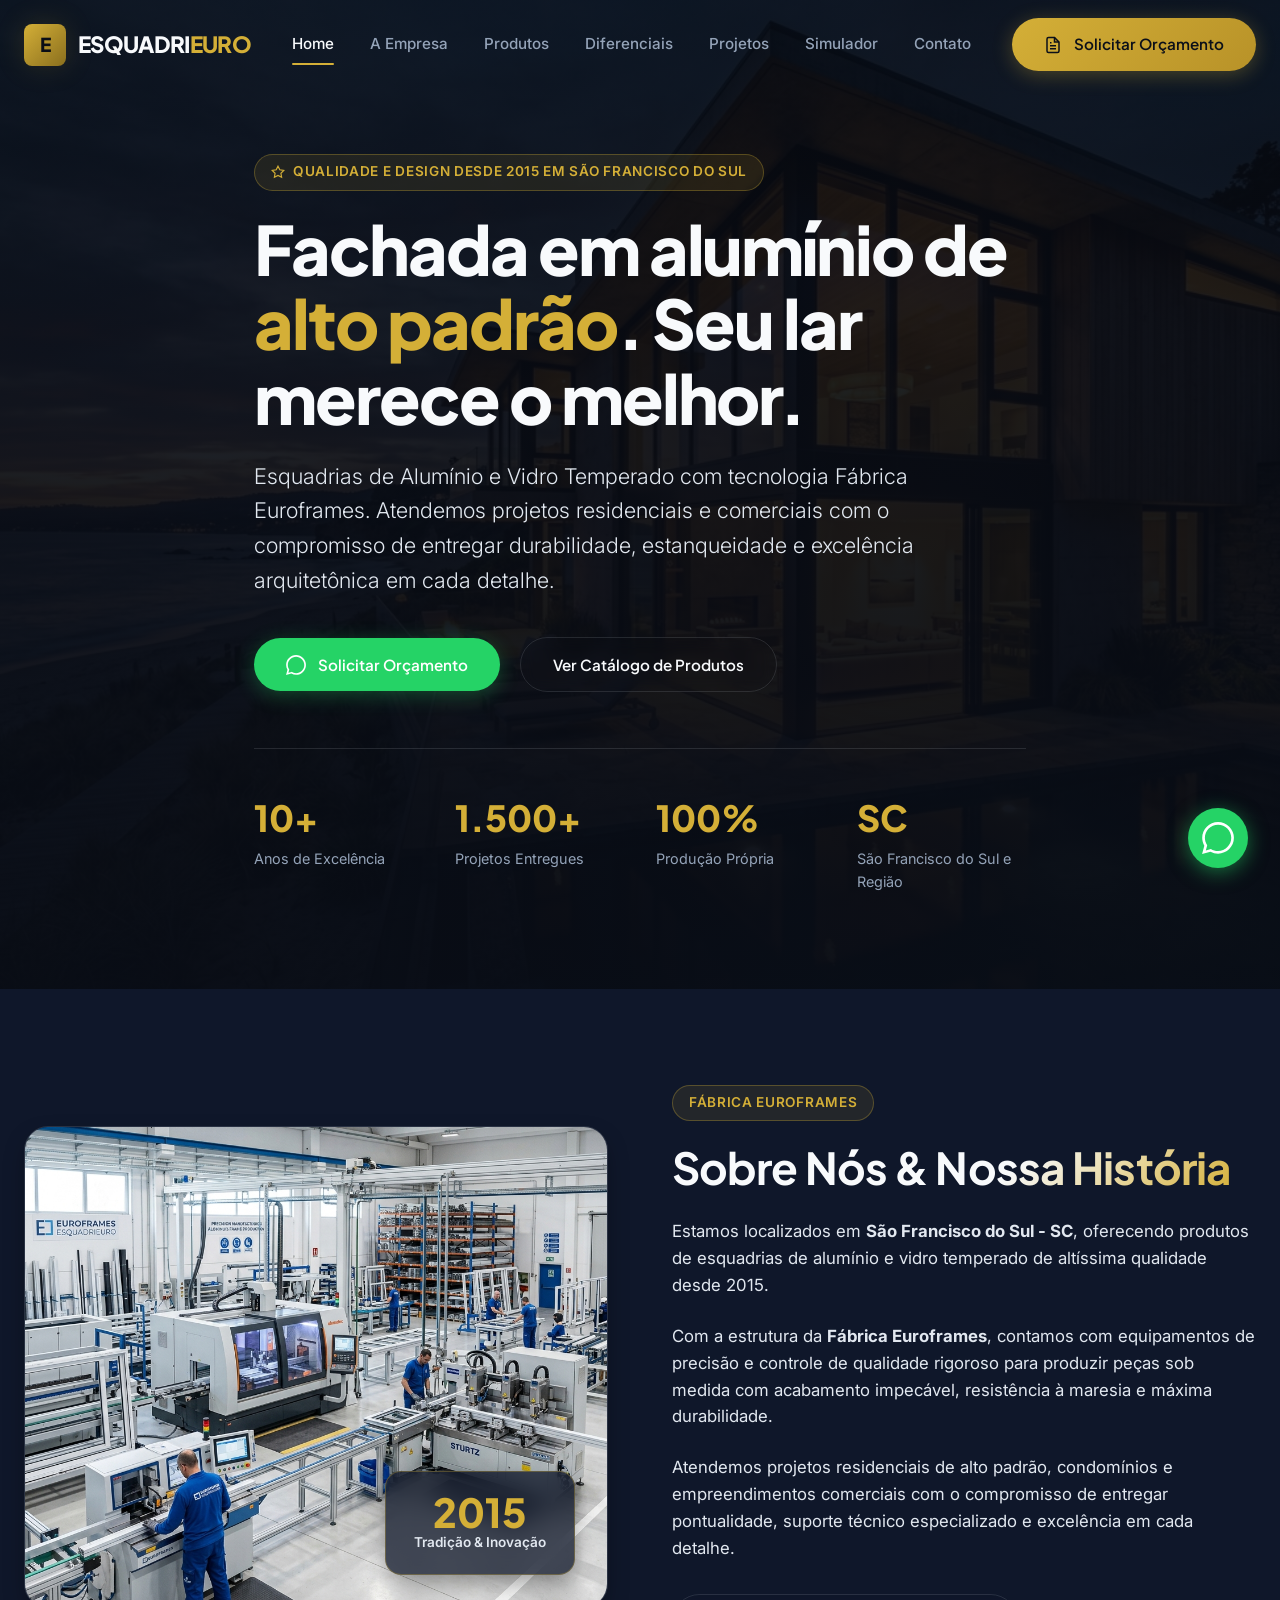
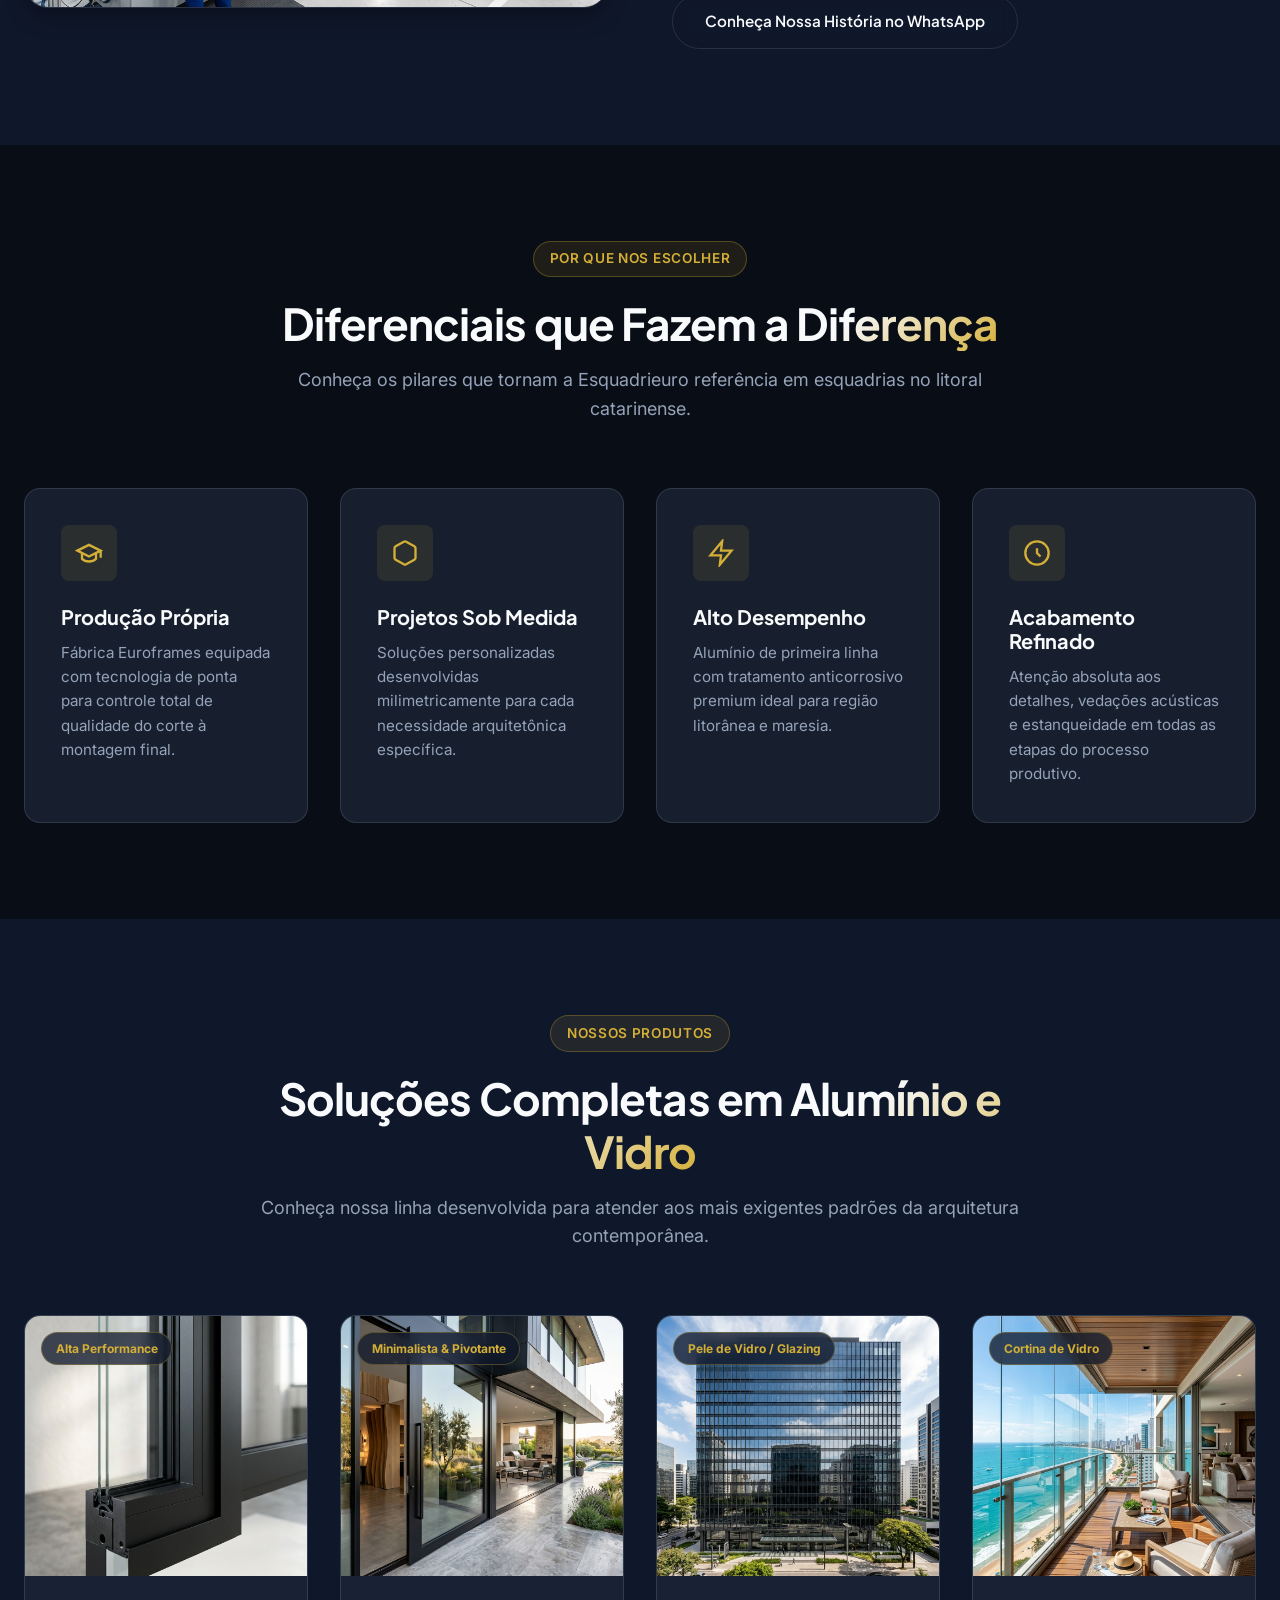
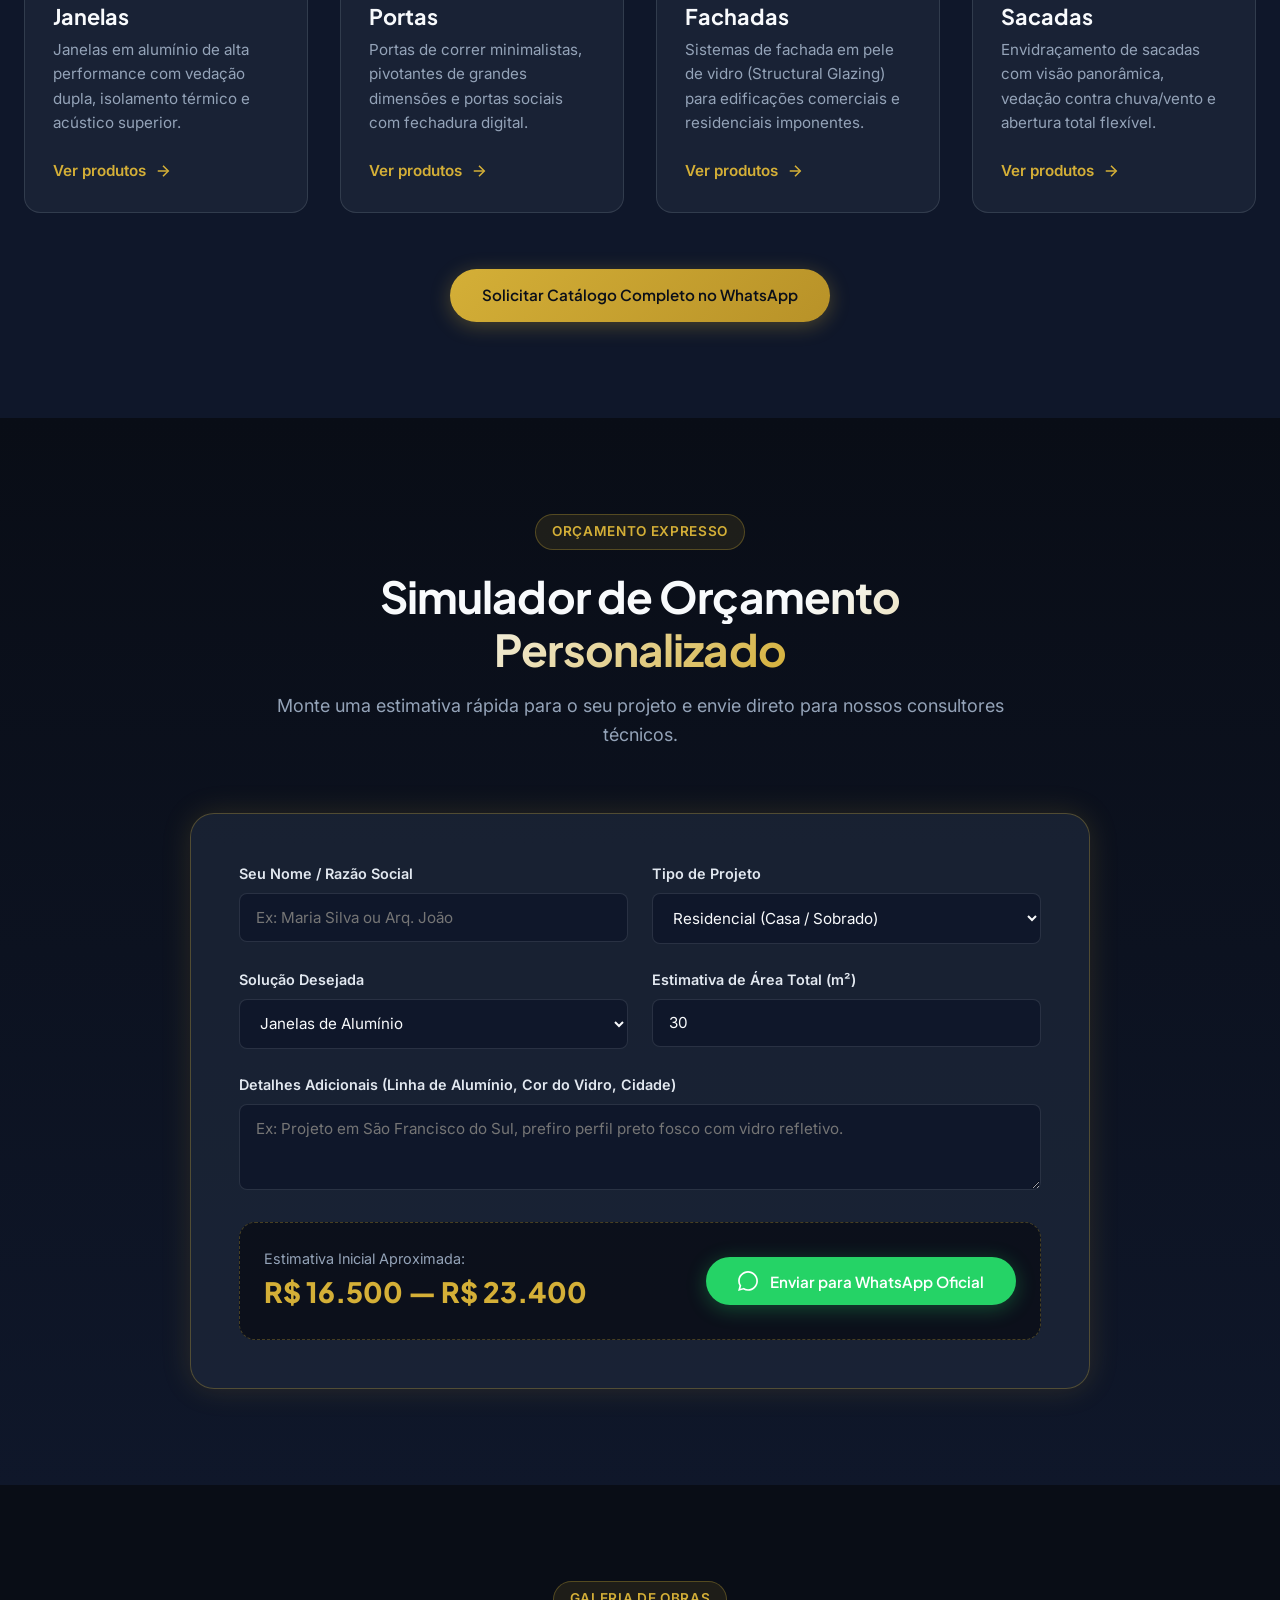
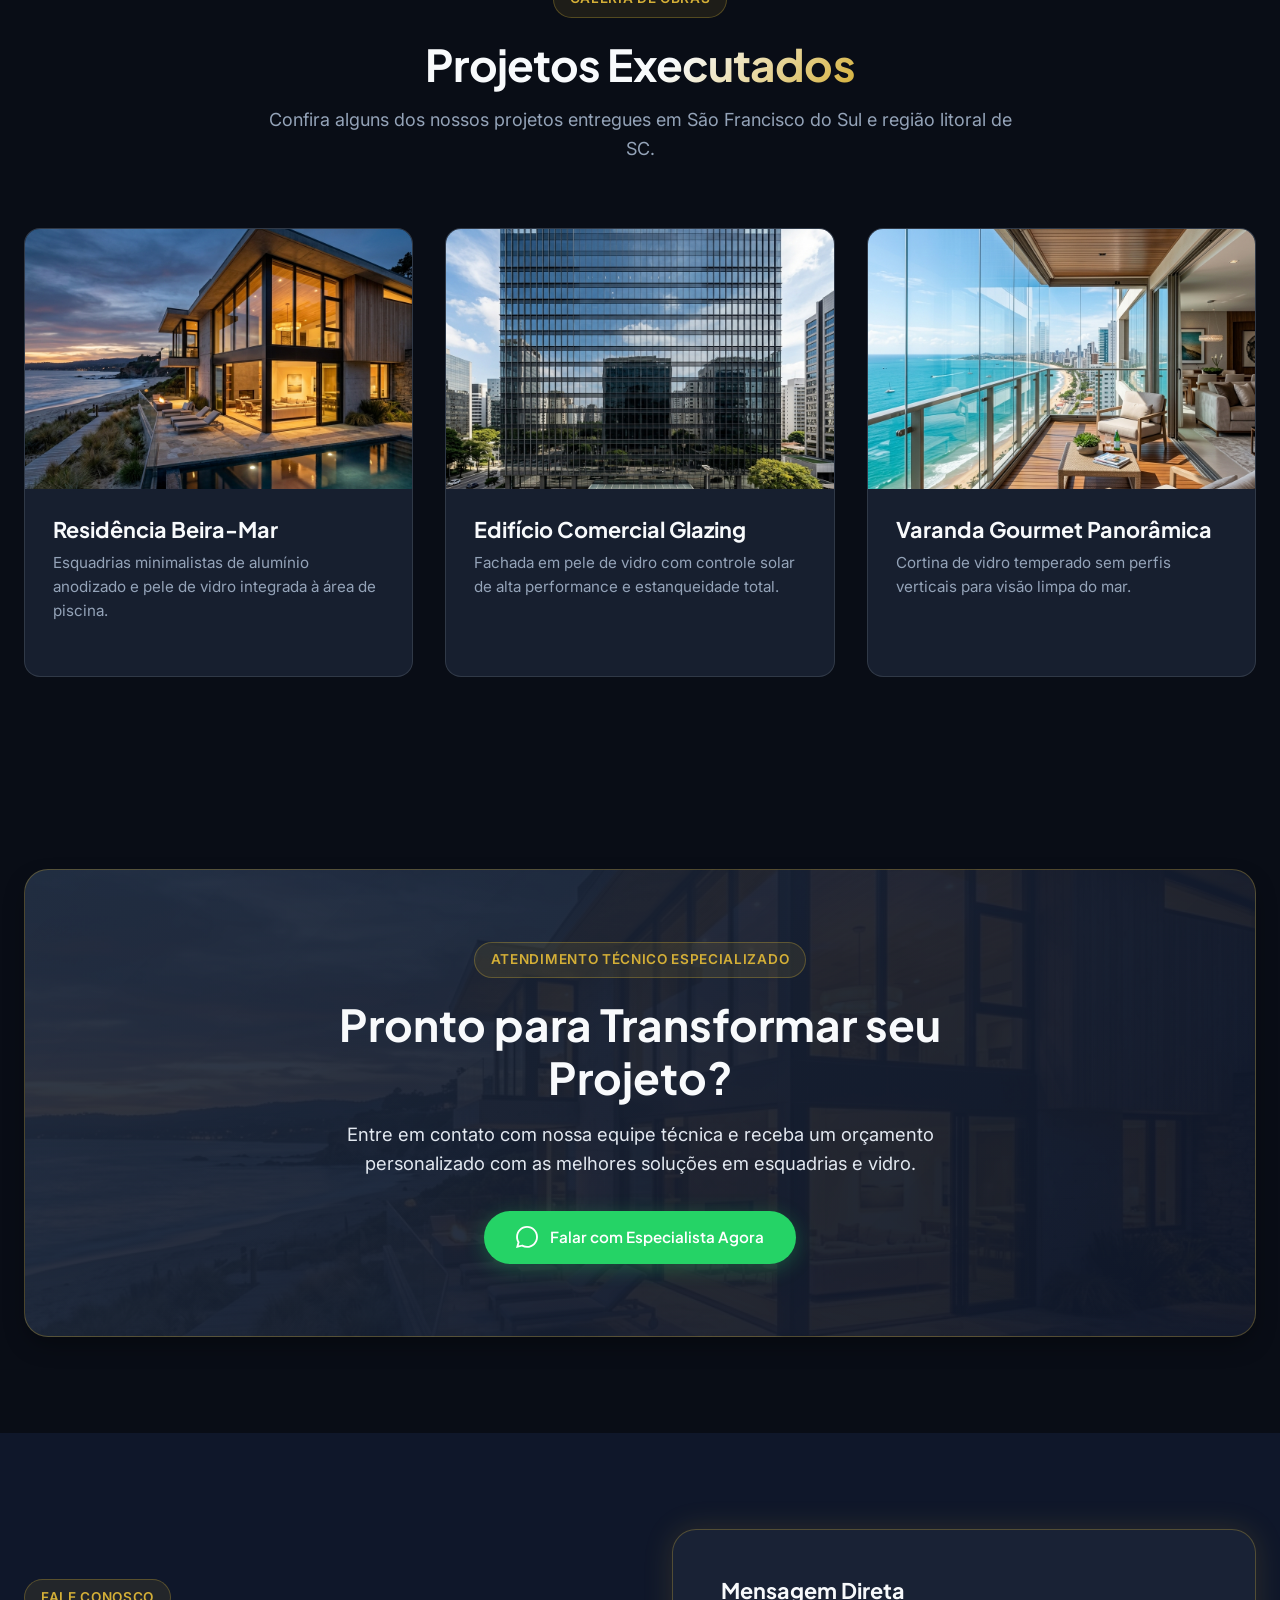
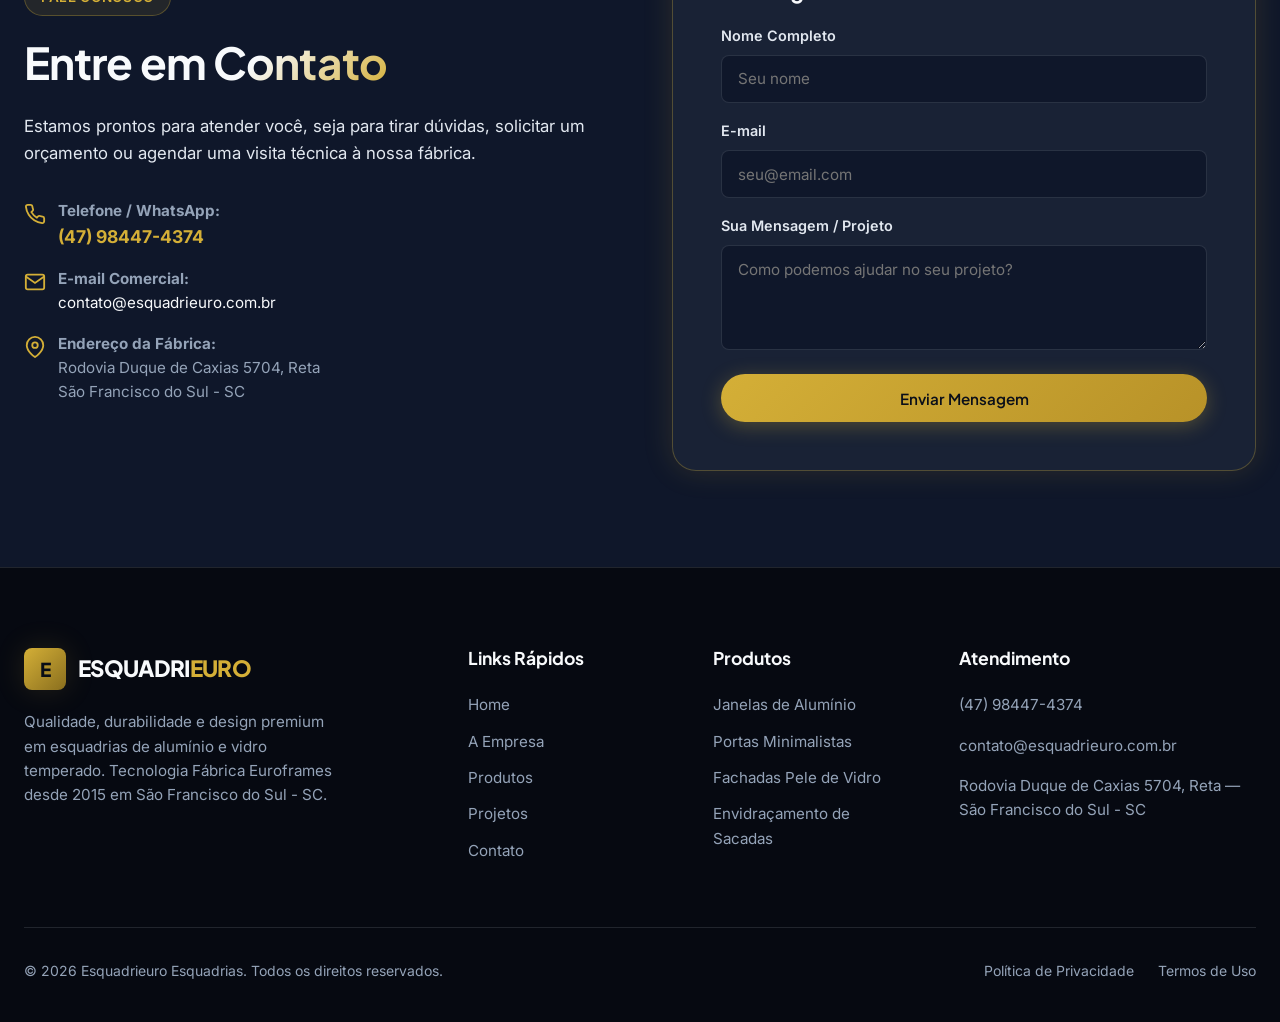
==== index.html @ cae6c04c "ok" ====
<!DOCTYPE html>
<html lang="pt-BR">
<head>
  <meta charset="UTF-8">
  <meta name="viewport" content="width=device-width, initial-scale=1.0">
  <title>Esquadrieuro | Esquadrias de Alumínio e Vidro Temperado em São Francisco do Sul</title>
  <meta name="description" content="Esquadrias de alumínio e vidro temperado em São Francisco do Sul. Qualidade, tecnologia Euroframes e design desde 2015. Soluções residenciais e comerciais sob medida.">
  <meta name="keywords" content="esquadrias de aluminio, vidro temperado, pele de vidro, cortina de vidro, janelas de aluminio, portas pivotantes, São Francisco do Sul, SC, Euroframes">
  
  <!-- Open Graph / Facebook -->
  <meta property="og:type" content="website">
  <meta property="og:title" content="Esquadrieuro | Esquadrias de Alumínio e Vidro Temperado">
  <meta property="og:description" content="Qualidade e design desde 2015 em São Francisco do Sul. Fachadas em alumínio, portas minimalistas e vidro temperado de alto padrão.">
  <meta property="og:image" content="assets/images/hero.png">
  
  <!-- Stylesheets -->
  <link rel="stylesheet" href="styles.css">
  
  <!-- Favicon / Icons -->
  <link rel="icon" type="image/svg+xml" href="data:image/svg+xml,<svg xmlns='http://www.w3.org/2000/svg' viewBox='0 0 100 100'><rect width='100' height='100' rx='20' fill='%23d4af37'/><text x='50%' y='65%' font-size='60' font-weight='bold' text-anchor='middle' fill='%23090d16'>E</text></svg>">
</head>
<body>

  <!-- ==================== HEADER & NAVIGATION ==================== -->
  <header class="header" id="header">
    <div class="container nav-container">
      <a href="#home" class="logo" id="nav-logo">
        <div class="logo-icon">E</div>
        <div>ESQUADRI<span>EURO</span></div>
      </a>
      
      <nav class="nav-menu" id="nav-menu">
        <a href="#home" class="nav-link active">Home</a>
        <a href="#empresa" class="nav-link">A Empresa</a>
        <a href="#produtos" class="nav-link">Produtos</a>
        <a href="#diferenciais" class="nav-link">Diferenciais</a>
        <a href="#projetos" class="nav-link">Projetos</a>
        <a href="#orcamento" class="nav-link">Simulador</a>
        <a href="#contato" class="nav-link">Contato</a>
      </nav>
      
      <div style="display: flex; align-items: center; gap: 1rem;">
        <a href="#orcamento" class="btn btn-primary" id="header-cta-btn">
          <svg width="18" height="18" viewBox="0 0 24 24" fill="none" stroke="currentColor" stroke-width="2"><path d="M14 2H6a2 2 0 0 0-2 2v16a2 2 0 0 0 2 2h12a2 2 0 0 0 2-2V8z"></path><polyline points="14 2 14 8 20 8"></polyline><line x1="16" y1="13" x2="8" y2="13"></line><line x1="16" y1="17" x2="8" y2="17"></line><polyline points="10 9 9 9 8 9"></polyline></svg>
          Solicitar Orçamento
        </a>
        <button class="mobile-toggle" id="mobile-toggle" aria-label="Abrir Menu">
          <svg width="28" height="28" viewBox="0 0 24 24" fill="none" stroke="currentColor" stroke-width="2"><line x1="3" y1="12" x2="21" y2="12"></line><line x1="3" y1="6" x2="21" y2="6"></line><line x1="3" y1="18" x2="21" y2="18"></line></svg>
        </button>
      </div>
    </div>
  </header>

  <!-- ==================== HERO SECTION ==================== -->
  <section class="hero" id="home">
    <div class="hero-bg">
      <img src="assets/images/hero.png" alt="Fachada em Alumínio de Alto Padrão Esquadrieuro">
    </div>
    <div class="hero-overlay"></div>
    
    <div class="container hero-content">
      <div class="badge">
        <svg viewBox="0 0 24 24" fill="none" stroke="currentColor" stroke-width="2"><polygon points="12 2 15.09 8.26 22 9.27 17 14.14 18.18 21.02 12 17.77 5.82 21.02 7 14.14 2 9.27 8.91 8.26 12 2"></polygon></svg>
        Qualidade e Design desde 2015 em São Francisco do Sul
      </div>
      
      <h1 class="hero-title">
        Fachada em alumínio de <span>alto padrão</span>. Seu lar merece o melhor.
      </h1>
      
      <p class="hero-description">
        Esquadrias de Alumínio e Vidro Temperado com tecnologia Fábrica Euroframes. Atendemos projetos residenciais e comerciais com o compromisso de entregar durabilidade, estanqueidade e excelência arquitetônica em cada detalhe.
      </p>
      
      <div class="hero-actions">
        <a href="https://wa.me/5547984474374?text=Ol%C3%A1%2C%20gostaria%20de%20solicitar%20um%20or%C3%A7amento%20para%20esquadrias" target="_blank" class="btn btn-whatsapp" id="hero-btn-orcamento">
          <svg width="20" height="20" viewBox="0 0 24 24" fill="currentColor"><path d="M.057 24l1.687-6.163c-1.041-1.804-1.588-3.849-1.587-5.946.003-6.556 5.338-11.891 11.893-11.891 3.181.001 6.167 1.24 8.413 3.488 2.245 2.248 3.481 5.236 3.48 8.414-.003 6.557-5.338 11.892-11.893 11.892-1.99-.001-3.951-.5-5.688-1.448l-6.305 1.654zm6.597-3.807c1.676.995 3.276 1.591 5.392 1.592 5.448 0 9.886-4.434 9.889-9.885.002-5.462-4.415-9.89-9.881-9.892-5.452 0-9.887 4.434-9.889 9.884-.001 2.225.651 3.891 1.746 5.634l-1.043 3.804 3.786-.992z"/></svg>
          Solicitar Orçamento
        </a>
        <a href="#produtos" class="btn btn-outline" id="hero-btn-catalogo">
          Ver Catálogo de Produtos
        </a>
      </div>
      
      <div class="hero-stats">
        <div class="stat-item">
          <span class="stat-number">10+</span>
          <span class="stat-label">Anos de Excelência</span>
        </div>
        <div class="stat-item">
          <span class="stat-number">1.500+</span>
          <span class="stat-label">Projetos Entregues</span>
        </div>
        <div class="stat-item">
          <span class="stat-number">100%</span>
          <span class="stat-label">Produção Própria</span>
        </div>
        <div class="stat-item">
          <span class="stat-number">SC</span>
          <span class="stat-label">São Francisco do Sul e Região</span>
        </div>
      </div>
    </div>
  </section>

  <!-- ==================== A EMPRESA / SOBRE NÓS ==================== -->
  <section class="about section-padding" id="empresa">
    <div class="container">
      <div class="about-grid">
        <div class="about-image-wrapper">
          <img src="assets/images/fabrica.png" alt="Fábrica Euroframes Esquadrieuro">
          <div class="about-experience-badge">
            <div class="exp-years">2015</div>
            <div class="exp-text">Tradição & Inovação</div>
          </div>
        </div>
        
        <div class="about-content">
          <div class="badge">Fábrica Euroframes</div>
          <h2 class="section-title">Sobre Nós & <span>Nossa História</span></h2>
          <p class="about-text">
            Estamos localizados em <strong>São Francisco do Sul - SC</strong>, oferecendo produtos de esquadrias de alumínio e vidro temperado de altíssima qualidade desde 2015.
          </p>
          <p class="about-text">
            Com a estrutura da <strong>Fábrica Euroframes</strong>, contamos com equipamentos de precisão e controle de qualidade rigoroso para produzir peças sob medida com acabamento impecável, resistência à maresia e máxima durabilidade.
          </p>
          <p class="about-text">
            Atendemos projetos residenciais de alto padrão, condomínios e empreendimentos comerciais com o compromisso de entregar pontualidade, suporte técnico especializado e excelência em cada detalhe.
          </p>
          
          <div style="margin-top: 2rem;">
            <a href="https://wa.me/5547984474374?text=Gostaria%20de%20saber%20mais%20sobre%20a%20hist%C3%B3ria%20e%20produtos%20da%20Esquadrieuro" target="_blank" class="btn btn-outline" id="about-btn-historia">
              Conheça Nossa História no WhatsApp
            </a>
          </div>
        </div>
      </div>
    </div>
  </section>

  <!-- ==================== POR QUE NOS ESCOLHER (DIFERENCIAIS) ==================== -->
  <section class="differentials section-padding" id="diferenciais">
    <div class="container">
      <div class="section-header">
        <div class="badge">Por Que Nos Escolher</div>
        <h2 class="section-title">Diferenciais que Fazem a <span>Diferença</span></h2>
        <p class="section-subtitle">Conheça os pilares que tornam a Esquadrieuro referência em esquadrias no litoral catarinense.</p>
      </div>
      
      <div class="diff-grid">
        <div class="diff-card">
          <div class="diff-icon">
            <svg width="28" height="28" viewBox="0 0 24 24" fill="none" stroke="currentColor" stroke-width="2"><path d="M22 10v6M2 10l10-5 10 5-10 5z"></path><path d="M6 12v5c3 3 9 3 12 0v-5"></path></svg>
          </div>
          <h3 class="diff-title">Produção Própria</h3>
          <p class="diff-desc">Fábrica Euroframes equipada com tecnologia de ponta para controle total de qualidade do corte à montagem final.</p>
        </div>
        
        <div class="diff-card">
          <div class="diff-icon">
            <svg width="28" height="28" viewBox="0 0 24 24" fill="none" stroke="currentColor" stroke-width="2"><path d="M21 16V8a2 2 0 0 0-1-1.73l-7-4a2 2 0 0 0-2 0l-7 4A2 2 0 0 0 3 8v8a2 2 0 0 0 1 1.73l7 4a2 2 0 0 0 2 0l7-4A2 2 0 0 0 21 16z"></path></svg>
          </div>
          <h3 class="diff-title">Projetos Sob Medida</h3>
          <p class="diff-desc">Soluções personalizadas desenvolvidas milimetricamente para cada necessidade arquitetônica específica.</p>
        </div>
        
        <div class="diff-card">
          <div class="diff-icon">
            <svg width="28" height="28" viewBox="0 0 24 24" fill="none" stroke="currentColor" stroke-width="2"><polygon points="13 2 3 14 12 14 11 22 21 10 12 10 13 2"></polygon></svg>
          </div>
          <h3 class="diff-title">Alto Desempenho</h3>
          <p class="diff-desc">Alumínio de primeira linha com tratamento anticorrosivo premium ideal para região litorânea e maresia.</p>
        </div>
        
        <div class="diff-card">
          <div class="diff-icon">
            <svg width="28" height="28" viewBox="0 0 24 24" fill="none" stroke="currentColor" stroke-width="2"><circle cx="12" cy="12" r="10"></circle><path d="M12 8v4l3 3"></path></svg>
          </div>
          <h3 class="diff-title">Acabamento Refinado</h3>
          <p class="diff-desc">Atenção absoluta aos detalhes, vedações acústicas e estanqueidade em todas as etapas do processo produtivo.</p>
        </div>
      </div>
    </div>
  </section>

  <!-- ==================== NOSSOS PRODUTOS ==================== -->
  <section class="products section-padding" id="produtos">
    <div class="container">
      <div class="section-header">
        <div class="badge">Nossos Produtos</div>
        <h2 class="section-title">Soluções Completas em <span>Alumínio e Vidro</span></h2>
        <p class="section-subtitle">Conheça nossa linha desenvolvida para atender aos mais exigentes padrões da arquitetura contemporânea.</p>
      </div>
      
      <div class="products-grid">
        <!-- Janelas -->
        <div class="product-card">
          <div class="product-image">
            <img src="assets/images/janelas.png" alt="Janelas em Alumínio de Alta Performance">
            <span class="product-badge">Alta Performance</span>
          </div>
          <div class="product-body">
            <h3 class="product-title">Janelas</h3>
            <p class="product-desc">Janelas em alumínio de alta performance com vedação dupla, isolamento térmico e acústico superior.</p>
            <a href="https://wa.me/5547984474374?text=Gostaria%20de%20informa%C3%A7%C3%B5es%20sobre%20Janelas%20em%20Alum%C3%ADnio" target="_blank" class="product-link">
              Ver produtos 
              <svg width="18" height="18" viewBox="0 0 24 24" fill="none" stroke="currentColor" stroke-width="2"><line x1="5" y1="12" x2="19" y2="12"></line><polyline points="12 5 19 12 12 19"></polyline></svg>
            </a>
          </div>
        </div>
        
        <!-- Portas -->
        <div class="product-card">
          <div class="product-image">
            <img src="assets/images/portas.png" alt="Portas de Correr e Pivotantes">
            <span class="product-badge">Minimalista & Pivotante</span>
          </div>
          <div class="product-body">
            <h3 class="product-title">Portas</h3>
            <p class="product-desc">Portas de correr minimalistas, pivotantes de grandes dimensões e portas sociais com fechadura digital.</p>
            <a href="https://wa.me/5547984474374?text=Gostaria%20de%20informa%C3%A7%C3%B5es%20sobre%20Portas%20de%20Alum%C3%ADnio" target="_blank" class="product-link">
              Ver produtos 
              <svg width="18" height="18" viewBox="0 0 24 24" fill="none" stroke="currentColor" stroke-width="2"><line x1="5" y1="12" x2="19" y2="12"></line><polyline points="12 5 19 12 12 19"></polyline></svg>
            </a>
          </div>
        </div>
        
        <!-- Fachadas -->
        <div class="product-card">
          <div class="product-image">
            <img src="assets/images/fachadas.png" alt="Fachadas em Pele de Vidro">
            <span class="product-badge">Pele de Vidro / Glazing</span>
          </div>
          <div class="product-body">
            <h3 class="product-title">Fachadas</h3>
            <p class="product-desc">Sistemas de fachada em pele de vidro (Structural Glazing) para edificações comerciais e residenciais imponentes.</p>
            <a href="https://wa.me/5547984474374?text=Gostaria%20de%20informa%C3%A7%C3%B5es%20sobre%20Fachadas%20Pele%20de%20Vidro" target="_blank" class="product-link">
              Ver produtos 
              <svg width="18" height="18" viewBox="0 0 24 24" fill="none" stroke="currentColor" stroke-width="2"><line x1="5" y1="12" x2="19" y2="12"></line><polyline points="12 5 19 12 12 19"></polyline></svg>
            </a>
          </div>
        </div>
        
        <!-- Sacadas -->
        <div class="product-card">
          <div class="product-image">
            <img src="assets/images/sacadas.png" alt="Envidraçamento de Sacadas">
            <span class="product-badge">Cortina de Vidro</span>
          </div>
          <div class="product-body">
            <h3 class="product-title">Sacadas</h3>
            <p class="product-desc">Envidraçamento de sacadas com visão panorâmica, vedação contra chuva/vento e abertura total flexível.</p>
            <a href="https://wa.me/5547984474374?text=Gostaria%20de%20informa%C3%A7%C3%B5es%20sobre%20Envidra%C3%A7amento%20de%20Sacadas" target="_blank" class="product-link">
              Ver produtos 
              <svg width="18" height="18" viewBox="0 0 24 24" fill="none" stroke="currentColor" stroke-width="2"><line x1="5" y1="12" x2="19" y2="12"></line><polyline points="12 5 19 12 12 19"></polyline></svg>
            </a>
          </div>
        </div>
      </div>
      
      <div class="catalog-cta-wrapper">
        <a href="https://wa.me/5547984474374?text=Quero%20receber%20o%20cat%C3%A1logo%20completo%20da%20Esquadrieuro" target="_blank" class="btn btn-primary" id="catalog-btn-full">
          Solicitar Catálogo Completo no WhatsApp
        </a>
      </div>
    </div>
  </section>

  <!-- ==================== SIMULADOR DE ORÇAMENTO ==================== -->
  <section class="calculator-section section-padding" id="orcamento">
    <div class="container">
      <div class="section-header">
        <div class="badge">Orçamento Expresso</div>
        <h2 class="section-title">Simulador de <span>Orçamento Personalizado</span></h2>
        <p class="section-subtitle">Monte uma estimativa rápida para o seu projeto e envie direto para nossos consultores técnicos.</p>
      </div>
      
      <div class="calc-card">
        <form id="calc-form">
          <div class="calc-form-grid">
            <div class="form-group">
              <label class="form-label" for="calc-nome">Seu Nome / Razão Social</label>
              <input type="text" id="calc-nome" class="form-input" placeholder="Ex: Maria Silva ou Arq. João" required>
            </div>
            
            <div class="form-group">
              <label class="form-label" for="calc-tipo">Tipo de Projeto</label>
              <select id="calc-tipo" class="form-select">
                <option value="Residencial Luxo">Residencial (Casa / Sobrado)</option>
                <option value="Edifício / Apartamento">Edifício / Apartamento</option>
                <option value="Comercial / Loja">Comercial / Loja</option>
                <option value="Reforma Generalizada">Reforma</option>
              </select>
            </div>
            
            <div class="form-group">
              <label class="form-label" for="calc-produto">Solução Desejada</label>
              <select id="calc-produto" class="form-select">
                <option value="Janelas de Alumínio">Janelas de Alumínio</option>
                <option value="Portas Minimalistas / Pivotantes">Portas Minimalistas / Pivotantes</option>
                <option value="Fachada Pele de Vidro">Fachada Pele de Vidro (Glazing)</option>
                <option value="Envidraçamento de Sacadas">Envidraçamento de Sacadas</option>
                <option value="Projeto Completo (Janelas, Portas e Fachadas)">Projeto Completo (Esquadrias + Vidro)</option>
              </select>
            </div>
            
            <div class="form-group">
              <label class="form-label" for="calc-metragem">Estimativa de Área Total (m²)</label>
              <input type="number" id="calc-metragem" class="form-input" placeholder="Ex: 45" min="1" value="30">
            </div>
            
            <div class="form-group full-width">
              <label class="form-label" for="calc-obs">Detalhes Adicionais (Linha de Alumínio, Cor do Vidro, Cidade)</label>
              <textarea id="calc-obs" class="form-textarea" rows="3" placeholder="Ex: Projeto em São Francisco do Sul, prefiro perfil preto fosco com vidro refletivo."></textarea>
            </div>
          </div>
          
          <div class="calc-result-box">
            <div>
              <div class="calc-estimate-label">Estimativa Inicial Aproximada:</div>
              <div class="calc-estimate-val" id="calc-result-text">R$ 18.000 — R$ 24.000</div>
            </div>
            <button type="submit" class="btn btn-whatsapp" id="calc-submit-btn">
              <svg width="20" height="20" viewBox="0 0 24 24" fill="currentColor"><path d="M.057 24l1.687-6.163c-1.041-1.804-1.588-3.849-1.587-5.946.003-6.556 5.338-11.891 11.893-11.891 3.181.001 6.167 1.24 8.413 3.488 2.245 2.248 3.481 5.236 3.48 8.414-.003 6.557-5.338 11.892-11.893 11.892-1.99-.001-3.951-.5-5.688-1.448l-6.305 1.654zm6.597-3.807c1.676.995 3.276 1.591 5.392 1.592 5.448 0 9.886-4.434 9.889-9.885.002-5.462-4.415-9.89-9.881-9.892-5.452 0-9.887 4.434-9.889 9.884-.001 2.225.651 3.891 1.746 5.634l-1.043 3.804 3.786-.992z"/></svg>
              Enviar para WhatsApp Oficial
            </button>
          </div>
        </form>
      </div>
    </div>
  </section>

  <!-- ==================== PROJETOS ENTREGUES / GALERIA ==================== -->
  <section class="differentials section-padding" id="projetos">
    <div class="container">
      <div class="section-header">
        <div class="badge">Galeria de Obras</div>
        <h2 class="section-title">Projetos <span>Executados</span></h2>
        <p class="section-subtitle">Confira alguns dos nossos projetos entregues em São Francisco do Sul e região litoral de SC.</p>
      </div>
      
      <div class="products-grid">
        <div class="product-card">
          <div class="product-image">
            <img src="assets/images/hero.png" alt="Residência Beira-Mar - São Francisco do Sul">
          </div>
          <div class="product-body">
            <h3 class="product-title">Residência Beira-Mar</h3>
            <p class="product-desc">Esquadrias minimalistas de alumínio anodizado e pele de vidro integrada à área de piscina.</p>
          </div>
        </div>
        
        <div class="product-card">
          <div class="product-image">
            <img src="assets/images/fachadas.png" alt="Edifício Comercial Glazing">
          </div>
          <div class="product-body">
            <h3 class="product-title">Edifício Comercial Glazing</h3>
            <p class="product-desc">Fachada em pele de vidro com controle solar de alta performance e estanqueidade total.</p>
          </div>
        </div>
        
        <div class="product-card">
          <div class="product-image">
            <img src="assets/images/sacadas.png" alt="Envidraçamento de Varanda Gourmet">
          </div>
          <div class="product-body">
            <h3 class="product-title">Varanda Gourmet Panorâmica</h3>
            <p class="product-desc">Cortina de vidro temperado sem perfis verticais para visão limpa do mar.</p>
          </div>
        </div>
      </div>
    </div>
  </section>

  <!-- ==================== CTA BANNER ==================== -->
  <section class="section-padding">
    <div class="container">
      <div class="cta-banner">
        <div class="cta-banner-content">
          <div class="badge">Atendimento Técnico Especializado</div>
          <h2 class="cta-banner-title">Pronto para Transformar seu Projeto?</h2>
          <p class="cta-banner-desc">
            Entre em contato com nossa equipe técnica e receba um orçamento personalizado com as melhores soluções em esquadrias e vidro.
          </p>
          <a href="https://wa.me/5547984474374?text=Ol%C3%A1%21%20Quero%20falar%20com%20um%20especialista%20da%20Esquadrieuro" target="_blank" class="btn btn-whatsapp" id="cta-banner-btn">
            <svg width="22" height="22" viewBox="0 0 24 24" fill="currentColor"><path d="M.057 24l1.687-6.163c-1.041-1.804-1.588-3.849-1.587-5.946.003-6.556 5.338-11.891 11.893-11.891 3.181.001 6.167 1.24 8.413 3.488 2.245 2.248 3.481 5.236 3.48 8.414-.003 6.557-5.338 11.892-11.893 11.892-1.99-.001-3.951-.5-5.688-1.448l-6.305 1.654zm6.597-3.807c1.676.995 3.276 1.591 5.392 1.592 5.448 0 9.886-4.434 9.889-9.885.002-5.462-4.415-9.89-9.881-9.892-5.452 0-9.887 4.434-9.889 9.884-.001 2.225.651 3.891 1.746 5.634l-1.043 3.804 3.786-.992z"/></svg>
            Falar com Especialista Agora
          </a>
        </div>
      </div>
    </div>
  </section>

  <!-- ==================== CONTATO ==================== -->
  <section class="about section-padding" id="contato">
    <div class="container">
      <div class="about-grid">
        <div class="about-content">
          <div class="badge">Fale Conosco</div>
          <h2 class="section-title">Entre em <span>Contato</span></h2>
          <p class="about-text">
            Estamos prontos para atender você, seja para tirar dúvidas, solicitar um orçamento ou agendar uma visita técnica à nossa fábrica.
          </p>
          
          <div style="margin-top: 2rem;">
            <div class="footer-contact-item">
              <svg width="22" height="22" viewBox="0 0 24 24" fill="none" stroke="currentColor" stroke-width="2"><path d="M22 16.92v3a2 2 0 0 1-2.18 2 19.79 19.79 0 0 1-8.63-3.07 19.5 19.5 0 0 1-6-6 19.79 19.79 0 0 1-3.07-8.67A2 2 0 0 1 4.11 2h3a2 2 0 0 1 2 1.72 12.84 12.84 0 0 0 .7 2.81 2 2 0 0 1-.45 2.11L8.09 9.91a16 16 0 0 0 6 6l1.27-1.27a2 2 0 0 1 2.11-.45 12.84 12.84 0 0 0 2.81.7A2 2 0 0 1 22 16.92z"></path></svg>
              <div>
                <strong>Telefone / WhatsApp:</strong><br>
                <a href="https://wa.me/5547984474374" target="_blank" style="color: var(--accent-gold); font-size: 1.1rem; font-weight: 700;">(47) 98447-4374</a>
              </div>
            </div>
            
            <div class="footer-contact-item">
              <svg width="22" height="22" viewBox="0 0 24 24" fill="none" stroke="currentColor" stroke-width="2"><path d="M4 4h16c1.1 0 2 .9 2 2v12c0 1.1-.9 2-2 2H4c-1.1 0-2-.9-2-2V6c0-1.1.9-2 2-2z"></path><polyline points="22,6 12,13 2,6"></polyline></svg>
              <div>
                <strong>E-mail Comercial:</strong><br>
                <a href="mailto:contato@esquadrieuro.com.br" style="color: var(--steel-light);">contato@esquadrieuro.com.br</a>
              </div>
            </div>
            
            <div class="footer-contact-item">
              <svg width="22" height="22" viewBox="0 0 24 24" fill="none" stroke="currentColor" stroke-width="2"><path d="M21 10c0 7-9 13-9 13s-9-6-9-13a9 9 0 0 1 18 0z"></path><circle cx="12" cy="10" r="3"></circle></svg>
              <div>
                <strong>Endereço da Fábrica:</strong><br>
                Rodovia Duque de Caxias 5704, Reta<br>
                São Francisco do Sul - SC
              </div>
            </div>
          </div>
        </div>
        
        <div class="calc-card" style="margin: 0;">
          <form id="contact-direct-form">
            <h3 style="margin-bottom: 1.25rem; font-size: 1.35rem;">Mensagem Direta</h3>
            <div class="form-group" style="margin-bottom: 1rem;">
              <label class="form-label" for="contact-name">Nome Completo</label>
              <input type="text" id="contact-name" class="form-input" placeholder="Seu nome" required>
            </div>
            <div class="form-group" style="margin-bottom: 1rem;">
              <label class="form-label" for="contact-email">E-mail</label>
              <input type="email" id="contact-email" class="form-input" placeholder="seu@email.com" required>
            </div>
            <div class="form-group" style="margin-bottom: 1.5rem;">
              <label class="form-label" for="contact-msg">Sua Mensagem / Projeto</label>
              <textarea id="contact-msg" class="form-textarea" rows="4" placeholder="Como podemos ajudar no seu projeto?" required></textarea>
            </div>
            <button type="submit" class="btn btn-primary" style="width: 100%;">
              Enviar Mensagem
            </button>
          </form>
        </div>
      </div>
    </div>
  </section>

  <!-- ==================== FOOTER ==================== -->
  <footer class="footer">
    <div class="container">
      <div class="footer-grid">
        <div class="footer-brand">
          <a href="#home" class="logo">
            <div class="logo-icon">E</div>
            <div>ESQUADRI<span>EURO</span></div>
          </a>
          <p class="footer-brand-desc">
            Qualidade, durabilidade e design premium em esquadrias de alumínio e vidro temperado. Tecnologia Fábrica Euroframes desde 2015 em São Francisco do Sul - SC.
          </p>
        </div>
        
        <div>
          <h4 class="footer-col-title">Links Rápidos</h4>
          <div class="footer-links">
            <a href="#home">Home</a>
            <a href="#empresa">A Empresa</a>
            <a href="#produtos">Produtos</a>
            <a href="#projetos">Projetos</a>
            <a href="#contato">Contato</a>
          </div>
        </div>
        
        <div>
          <h4 class="footer-col-title">Produtos</h4>
          <div class="footer-links">
            <a href="#produtos">Janelas de Alumínio</a>
            <a href="#produtos">Portas Minimalistas</a>
            <a href="#produtos">Fachadas Pele de Vidro</a>
            <a href="#produtos">Envidraçamento de Sacadas</a>
          </div>
        </div>
        
        <div>
          <h4 class="footer-col-title">Atendimento</h4>
          <div class="footer-contact-item">
            <span>(47) 98447-4374</span>
          </div>
          <div class="footer-contact-item">
            <span>contato@esquadrieuro.com.br</span>
          </div>
          <div class="footer-contact-item">
            <span>Rodovia Duque de Caxias 5704, Reta — São Francisco do Sul - SC</span>
          </div>
        </div>
      </div>
      
      <div class="footer-bottom">
        <div>
          © 2026 Esquadrieuro Esquadrias. Todos os direitos reservados.
        </div>
        <div class="footer-legal">
          <a href="#">Política de Privacidade</a>
          <a href="#">Termos de Uso</a>
        </div>
      </div>
    </div>
  </footer>

  <!-- Floating WhatsApp Button -->
  <a href="https://wa.me/5547984474374?text=Ol%C3%A1%2C%20estou%20no%20site%20da%20Esquadrieuro%20e%20gostaria%20de%20mais%20informa%C3%A7%C3%B5es" class="whatsapp-float" target="_blank" aria-label="Contato via WhatsApp">
    <svg viewBox="0 0 24 24" fill="currentColor"><path d="M.057 24l1.687-6.163c-1.041-1.804-1.588-3.849-1.587-5.946.003-6.556 5.338-11.891 11.893-11.891 3.181.001 6.167 1.24 8.413 3.488 2.245 2.248 3.481 5.236 3.48 8.414-.003 6.557-5.338 11.892-11.893 11.892-1.99-.001-3.951-.5-5.688-1.448l-6.305 1.654zm6.597-3.807c1.676.995 3.276 1.591 5.392 1.592 5.448 0 9.886-4.434 9.889-9.885.002-5.462-4.415-9.89-9.881-9.892-5.452 0-9.887 4.434-9.889 9.884-.001 2.225.651 3.891 1.746 5.634l-1.043 3.804 3.786-.992z"/></svg>
  </a>

  <!-- Scripts -->
  <script src="script.js"></script>
</body>
</html>
---- styles.css ----
/* ==========================================================================
   ESQUADRIEURO - ESQUADRIAS DE ALUMÍNIO E VIDRO TEMPERADO DE ALTO PADRÃO
   FÁBRICA EUROFRAMES - SÃO FRANCISCO DO SUL - SC
   Design System & Stylesheet (Modern Luxury Architectural)
   ========================================================================== */

@import url('https://fonts.googleapis.com/css2?family=Inter:wght@300;400;500;600;700&family=Plus+Jakarta+Sans:wght@400;500;600;700;800&display=swap');

:root {
  /* Color Palette - Premium Architectural Dark Slate & Gold/Steel */
  --bg-primary: #090d16;
  --bg-secondary: #0f172a;
  --bg-card: rgba(30, 41, 59, 0.7);
  --bg-card-hover: rgba(30, 41, 59, 0.9);
  --bg-glass: rgba(15, 23, 42, 0.75);
  
  --accent-gold: #d4af37;
  --accent-gold-hover: #e5c158;
  --accent-gold-glow: rgba(212, 175, 55, 0.25);
  
  --steel-light: #f8fafc;
  --steel-silver: #e2e8f0;
  --steel-muted: #94a3b8;
  --steel-dark: #334155;
  
  --border-light: rgba(226, 232, 240, 0.12);
  --border-gold: rgba(212, 175, 55, 0.3);
  
  /* Typography */
  --font-heading: 'Plus Jakarta Sans', system-ui, -apple-system, sans-serif;
  --font-body: 'Inter', system-ui, -apple-system, sans-serif;
  
  /* Layout & Spacing */
  --container-max: 1280px;
  --nav-height: 90px;
  --radius-sm: 8px;
  --radius-md: 16px;
  --radius-lg: 24px;
  --radius-full: 9999px;
  
  /* Transitions & Shadows */
  --transition-fast: 0.2s cubic-bezier(0.4, 0, 0.2, 1);
  --transition-normal: 0.35s cubic-bezier(0.4, 0, 0.2, 1);
  --shadow-sm: 0 4px 6px -1px rgba(0, 0, 0, 0.2);
  --shadow-md: 0 10px 25px -5px rgba(0, 0, 0, 0.4);
  --shadow-glow: 0 0 30px rgba(212, 175, 55, 0.15);
}

/* Reset & Global Base */
*, *::before, *::after {
  box-sizing: border-box;
  margin: 0;
  padding: 0;
}

html {
  scroll-behavior: smooth;
  font-size: 16px;
}

body {
  font-family: var(--font-body);
  background-color: var(--bg-primary);
  color: var(--steel-silver);
  line-height: 1.6;
  overflow-x: hidden;
  -webkit-font-smoothing: antialiased;
}

/* Typography Base */
h1, h2, h3, h4, h5, h6 {
  font-family: var(--font-heading);
  color: var(--steel-light);
  font-weight: 700;
  line-height: 1.2;
}

a {
  color: inherit;
  text-decoration: none;
  transition: color var(--transition-fast);
}

img {
  max-width: 100%;
  height: auto;
  display: block;
}

ul {
  list-style: none;
}

/* Reusable Utility Classes */
.container {
  width: 100%;
  max-width: var(--container-max);
  margin: 0 auto;
  padding: 0 1.5rem;
}

.section-padding {
  padding: 6rem 0;
}

.badge {
  display: inline-flex;
  align-items: center;
  gap: 0.5rem;
  padding: 0.4rem 1rem;
  border-radius: var(--radius-full);
  background: rgba(212, 175, 55, 0.1);
  border: 1px solid var(--border-gold);
  color: var(--accent-gold);
  font-size: 0.85rem;
  font-weight: 600;
  letter-spacing: 0.05em;
  text-transform: uppercase;
  margin-bottom: 1.25rem;
}

.badge svg {
  width: 14px;
  height: 14px;
}

.section-header {
  text-align: center;
  max-width: 760px;
  margin: 0 auto 4rem auto;
}

.section-title {
  font-size: clamp(2rem, 4vw, 2.75rem);
  letter-spacing: -0.02em;
  margin-bottom: 1rem;
}

.section-title span {
  background: linear-gradient(135deg, var(--steel-light) 30%, var(--accent-gold) 100%);
  -webkit-background-clip: text;
  -webkit-text-fill-color: transparent;
}

.section-subtitle {
  font-size: 1.125rem;
  color: var(--steel-muted);
}

/* Buttons System */
.btn {
  display: inline-flex;
  align-items: center;
  justify-content: center;
  gap: 0.75rem;
  padding: 0.9rem 2rem;
  border-radius: var(--radius-full);
  font-family: var(--font-heading);
  font-weight: 600;
  font-size: 0.95rem;
  cursor: pointer;
  border: none;
  transition: all var(--transition-normal);
  text-align: center;
  white-space: nowrap;
}

.btn-primary {
  background: linear-gradient(135deg, #d4af37 0%, #b89228 100%);
  color: #0b0f19;
  box-shadow: 0 4px 20px rgba(212, 175, 55, 0.3);
}

.btn-primary:hover {
  background: linear-gradient(135deg, #e5c158 0%, #d4af37 100%);
  transform: translateY(-2px);
  box-shadow: 0 6px 28px rgba(212, 175, 55, 0.45);
}

.btn-outline {
  background: transparent;
  color: var(--steel-light);
  border: 1px solid var(--border-light);
  backdrop-filter: blur(8px);
}

.btn-outline:hover {
  border-color: var(--accent-gold);
  color: var(--accent-gold);
  background: rgba(212, 175, 55, 0.05);
  transform: translateY(-2px);
}

.btn-whatsapp {
  background: #25d366;
  color: #ffffff;
  box-shadow: 0 4px 20px rgba(37, 211, 102, 0.3);
}

.btn-whatsapp:hover {
  background: #22c55e;
  transform: translateY(-2px);
  box-shadow: 0 6px 28px rgba(37, 211, 102, 0.45);
}

/* Header & Navigation */
.header {
  position: fixed;
  top: 0;
  left: 0;
  width: 100%;
  height: var(--nav-height);
  z-index: 1000;
  transition: background-color var(--transition-normal), backdrop-filter var(--transition-normal), border var(--transition-normal);
  border-bottom: 1px solid transparent;
}

.header.scrolled {
  background: var(--bg-glass);
  backdrop-filter: blur(16px);
  -webkit-backdrop-filter: blur(16px);
  border-bottom: 1px solid var(--border-light);
}

.nav-container {
  display: flex;
  align-items: center;
  justify-content: space-between;
  height: 100%;
}

.logo {
  display: flex;
  align-items: center;
  gap: 0.75rem;
  font-family: var(--font-heading);
  font-size: 1.4rem;
  font-weight: 800;
  color: var(--steel-light);
  letter-spacing: -0.03em;
}

.logo-icon {
  width: 42px;
  height: 42px;
  background: linear-gradient(135deg, var(--accent-gold) 0%, #8a6f1e 100%);
  border-radius: var(--radius-sm);
  display: flex;
  align-items: center;
  justify-content: center;
  color: #090d16;
  font-weight: 900;
  font-size: 1.2rem;
  box-shadow: var(--shadow-glow);
}

.logo span {
  color: var(--accent-gold);
}

.nav-menu {
  display: flex;
  align-items: center;
  gap: 2.25rem;
}

.nav-link {
  font-size: 0.95rem;
  font-weight: 500;
  color: var(--steel-muted);
  position: relative;
  padding: 0.5rem 0;
}

.nav-link:hover, .nav-link.active {
  color: var(--steel-light);
}

.nav-link::after {
  content: '';
  position: absolute;
  bottom: 0;
  left: 0;
  width: 0;
  height: 2px;
  background: var(--accent-gold);
  transition: width var(--transition-fast);
  border-radius: 2px;
}

.nav-link:hover::after, .nav-link.active::after {
  width: 100%;
}

.mobile-toggle {
  display: none;
  background: none;
  border: none;
  color: var(--steel-light);
  font-size: 1.75rem;
  cursor: pointer;
}

/* Hero Section */
.hero {
  position: relative;
  min-height: 100vh;
  padding-top: calc(var(--nav-height) + 4rem);
  padding-bottom: 6rem;
  display: flex;
  align-items: center;
  overflow: hidden;
}

.hero-bg {
  position: absolute;
  top: 0;
  left: 0;
  width: 100%;
  height: 100%;
  z-index: -2;
}

.hero-bg img {
  width: 100%;
  height: 100%;
  object-fit: cover;
  object-position: center;
  filter: brightness(0.45);
}

.hero-overlay {
  position: absolute;
  top: 0;
  left: 0;
  width: 100%;
  height: 100%;
  background: linear-gradient(180deg, rgba(9, 13, 22, 0.7) 0%, rgba(9, 13, 22, 0.95) 100%);
  z-index: -1;
}

.hero-content {
  max-width: 820px;
}

.hero-title {
  font-size: clamp(2.5rem, 5.5vw, 4.25rem);
  font-weight: 800;
  letter-spacing: -0.03em;
  margin-bottom: 1.5rem;
  line-height: 1.1;
}

.hero-title span {
  color: var(--accent-gold);
}

.hero-description {
  font-size: clamp(1.1rem, 2vw, 1.35rem);
  color: var(--steel-silver);
  margin-bottom: 2.5rem;
  max-width: 680px;
  font-weight: 300;
}

.hero-actions {
  display: flex;
  align-items: center;
  gap: 1.25rem;
  flex-wrap: wrap;
  margin-bottom: 3.5rem;
}

.hero-stats {
  display: grid;
  grid-template-columns: repeat(auto-fit, minmax(160px, 1fr));
  gap: 2rem;
  padding-top: 2.5rem;
  border-top: 1px solid var(--border-light);
}

.stat-item {
  display: flex;
  flex-direction: column;
}

.stat-number {
  font-family: var(--font-heading);
  font-size: 2.25rem;
  font-weight: 800;
  color: var(--accent-gold);
}

.stat-label {
  font-size: 0.9rem;
  color: var(--steel-muted);
}

/* About / Fábrica Euroframes Section */
.about {
  background-color: var(--bg-secondary);
  position: relative;
}

.about-grid {
  display: grid;
  grid-template-columns: 1fr 1fr;
  gap: 4rem;
  align-items: center;
}

.about-image-wrapper {
  position: relative;
  border-radius: var(--radius-lg);
  overflow: hidden;
  box-shadow: var(--shadow-md);
  border: 1px solid var(--border-light);
}

.about-image-wrapper img {
  width: 100%;
  height: 480px;
  object-fit: cover;
  transition: transform var(--transition-normal);
}

.about-image-wrapper:hover img {
  transform: scale(1.03);
}

.about-experience-badge {
  position: absolute;
  bottom: 2rem;
  right: 2rem;
  background: var(--bg-glass);
  backdrop-filter: blur(12px);
  border: 1px solid var(--border-gold);
  padding: 1.25rem 1.75rem;
  border-radius: var(--radius-md);
  text-align: center;
  box-shadow: var(--shadow-md);
}

.about-experience-badge .exp-years {
  font-family: var(--font-heading);
  font-size: 2.5rem;
  font-weight: 800;
  color: var(--accent-gold);
  line-height: 1;
}

.about-experience-badge .exp-text {
  font-size: 0.85rem;
  color: var(--steel-silver);
  font-weight: 600;
}

.about-content .section-title {
  text-align: left;
  margin-bottom: 1.5rem;
}

.about-text {
  color: var(--steel-silver);
  font-size: 1.05rem;
  margin-bottom: 1.5rem;
}

/* Differentials Grid */
.differentials {
  background-color: var(--bg-primary);
}

.diff-grid {
  display: grid;
  grid-template-columns: repeat(auto-fit, minmax(260px, 1fr));
  gap: 2rem;
}

.diff-card {
  background: var(--bg-card);
  border: 1px solid var(--border-light);
  border-radius: var(--radius-md);
  padding: 2.25rem;
  transition: all var(--transition-normal);
  position: relative;
  overflow: hidden;
}

.diff-card::before {
  content: '';
  position: absolute;
  top: 0;
  left: 0;
  width: 4px;
  height: 100%;
  background: var(--accent-gold);
  opacity: 0;
  transition: opacity var(--transition-fast);
}

.diff-card:hover {
  background: var(--bg-card-hover);
  transform: translateY(-5px);
  border-color: var(--border-gold);
  box-shadow: var(--shadow-md);
}

.diff-card:hover::before {
  opacity: 1;
}

.diff-icon {
  width: 56px;
  height: 56px;
  background: rgba(212, 175, 55, 0.1);
  border-radius: var(--radius-sm);
  display: flex;
  align-items: center;
  justify-content: center;
  color: var(--accent-gold);
  margin-bottom: 1.5rem;
}

.diff-title {
  font-size: 1.25rem;
  margin-bottom: 0.75rem;
}

.diff-desc {
  color: var(--steel-muted);
  font-size: 0.95rem;
}

/* Products Section */
.products {
  background-color: var(--bg-secondary);
}

.products-grid {
  display: grid;
  grid-template-columns: repeat(auto-fit, minmax(280px, 1fr));
  gap: 2rem;
}

.product-card {
  background: var(--bg-card);
  border-radius: var(--radius-md);
  overflow: hidden;
  border: 1px solid var(--border-light);
  transition: all var(--transition-normal);
  display: flex;
  flex-direction: column;
}

.product-card:hover {
  transform: translateY(-8px);
  border-color: var(--border-gold);
  box-shadow: var(--shadow-md);
}

.product-image {
  position: relative;
  height: 260px;
  overflow: hidden;
}

.product-image img {
  width: 100%;
  height: 100%;
  object-fit: cover;
  transition: transform var(--transition-normal);
}

.product-card:hover .product-image img {
  transform: scale(1.08);
}

.product-badge {
  position: absolute;
  top: 1rem;
  left: 1rem;
  background: var(--bg-glass);
  backdrop-filter: blur(8px);
  padding: 0.35rem 0.85rem;
  border-radius: var(--radius-full);
  font-size: 0.75rem;
  font-weight: 700;
  color: var(--accent-gold);
  border: 1px solid var(--border-gold);
}

.product-body {
  padding: 1.75rem;
  display: flex;
  flex-direction: column;
  flex-grow: 1;
}

.product-title {
  font-size: 1.35rem;
  margin-bottom: 0.5rem;
}

.product-desc {
  color: var(--steel-muted);
  font-size: 0.95rem;
  margin-bottom: 1.5rem;
  flex-grow: 1;
}

.product-link {
  display: inline-flex;
  align-items: center;
  gap: 0.5rem;
  color: var(--accent-gold);
  font-weight: 600;
  font-size: 0.95rem;
}

.product-link svg {
  transition: transform var(--transition-fast);
}

.product-link:hover svg {
  transform: translateX(5px);
}

.catalog-cta-wrapper {
  text-align: center;
  margin-top: 3.5rem;
}

/* Calculator / Estimador de Orçamento Section */
.calculator-section {
  background: linear-gradient(180deg, var(--bg-primary) 0%, var(--bg-secondary) 100%);
  position: relative;
}

.calc-card {
  background: var(--bg-card);
  border: 1px solid var(--border-gold);
  border-radius: var(--radius-lg);
  padding: 3rem;
  box-shadow: var(--shadow-glow);
  max-width: 900px;
  margin: 0 auto;
}

.calc-form-grid {
  display: grid;
  grid-template-columns: 1fr 1fr;
  gap: 1.5rem;
  margin-bottom: 2rem;
}

.form-group {
  display: flex;
  flex-direction: column;
  gap: 0.5rem;
}

.form-group.full-width {
  grid-column: 1 / -1;
}

.form-label {
  font-size: 0.9rem;
  font-weight: 600;
  color: var(--steel-silver);
}

.form-input, .form-select, .form-textarea {
  background: rgba(15, 23, 42, 0.9);
  border: 1px solid var(--border-light);
  border-radius: var(--radius-sm);
  padding: 0.85rem 1rem;
  color: var(--steel-light);
  font-family: var(--font-body);
  font-size: 0.95rem;
  transition: border-color var(--transition-fast);
}

.form-input:focus, .form-select:focus, .form-textarea:focus {
  outline: none;
  border-color: var(--accent-gold);
  box-shadow: 0 0 0 3px rgba(212, 175, 55, 0.15);
}

.calc-result-box {
  background: rgba(9, 13, 22, 0.8);
  border: 1px dashed var(--border-gold);
  border-radius: var(--radius-md);
  padding: 1.5rem;
  margin-top: 1.5rem;
  display: flex;
  align-items: center;
  justify-content: space-between;
  flex-wrap: wrap;
  gap: 1rem;
}

.calc-estimate-label {
  font-size: 0.9rem;
  color: var(--steel-muted);
}

.calc-estimate-val {
  font-family: var(--font-heading);
  font-size: 1.75rem;
  font-weight: 800;
  color: var(--accent-gold);
}

/* Contact / Call to Action Section */
.cta-banner {
  background: linear-gradient(135deg, rgba(30, 41, 59, 0.9) 0%, rgba(15, 23, 42, 0.95) 100%),
              url('assets/images/hero.png') center/cover no-repeat;
  border-radius: var(--radius-lg);
  padding: 4.5rem 3rem;
  text-align: center;
  border: 1px solid var(--border-gold);
  position: relative;
  overflow: hidden;
  box-shadow: var(--shadow-md);
}

.cta-banner-content {
  max-width: 680px;
  margin: 0 auto;
  position: relative;
  z-index: 1;
}

.cta-banner-title {
  font-size: clamp(2rem, 3.5vw, 2.75rem);
  margin-bottom: 1rem;
}

.cta-banner-desc {
  font-size: 1.15rem;
  color: var(--steel-silver);
  margin-bottom: 2rem;
}

/* Footer Section */
.footer {
  background-color: #060911;
  border-top: 1px solid var(--border-light);
  padding-top: 5rem;
  padding-bottom: 2.5rem;
}

.footer-grid {
  display: grid;
  grid-template-columns: 2fr 1fr 1fr 1.5fr;
  gap: 3rem;
  margin-bottom: 4rem;
}

.footer-brand .logo {
  margin-bottom: 1.25rem;
}

.footer-brand-desc {
  color: var(--steel-muted);
  font-size: 0.95rem;
  margin-bottom: 1.5rem;
  max-width: 320px;
}

.footer-col-title {
  font-size: 1.1rem;
  margin-bottom: 1.5rem;
  color: var(--steel-light);
  position: relative;
}

.footer-links {
  display: flex;
  flex-direction: column;
  gap: 0.75rem;
}

.footer-links a {
  color: var(--steel-muted);
  font-size: 0.95rem;
}

.footer-links a:hover {
  color: var(--accent-gold);
  padding-left: 4px;
}

.footer-contact-item {
  display: flex;
  align-items: flex-start;
  gap: 0.75rem;
  color: var(--steel-muted);
  font-size: 0.95rem;
  margin-bottom: 1rem;
}

.footer-contact-item svg {
  color: var(--accent-gold);
  flex-shrink: 0;
  margin-top: 4px;
}

.footer-bottom {
  border-top: 1px solid var(--border-light);
  padding-top: 2rem;
  display: flex;
  align-items: center;
  justify-content: space-between;
  flex-wrap: wrap;
  gap: 1rem;
  font-size: 0.875rem;
  color: var(--steel-muted);
}

.footer-legal {
  display: flex;
  gap: 1.5rem;
}

.footer-legal a:hover {
  color: var(--accent-gold);
}

/* Floating WhatsApp Button */
.whatsapp-float {
  position: fixed;
  bottom: 2rem;
  right: 2rem;
  width: 60px;
  height: 60px;
  background: #25d366;
  color: #fff;
  border-radius: 50%;
  display: flex;
  align-items: center;
  justify-content: center;
  box-shadow: 0 4px 20px rgba(37, 211, 102, 0.5);
  z-index: 999;
  transition: transform var(--transition-fast), box-shadow var(--transition-fast);
}

.whatsapp-float:hover {
  transform: scale(1.1);
  box-shadow: 0 6px 30px rgba(37, 211, 102, 0.7);
}

.whatsapp-float svg {
  width: 32px;
  height: 32px;
}

/* Responsive Media Queries */
@media (max-width: 992px) {
  .about-grid {
    grid-template-columns: 1fr;
    gap: 2.5rem;
  }
  
  .footer-grid {
    grid-template-columns: 1fr 1fr;
  }
}

@media (max-width: 768px) {
  .nav-menu {
    position: fixed;
    top: var(--nav-height);
    left: -100%;
    width: 100%;
    height: calc(100vh - var(--nav-height));
    background: var(--bg-primary);
    flex-direction: column;
    justify-content: center;
    gap: 2rem;
    transition: left var(--transition-normal);
  }
  
  .nav-menu.open {
    left: 0;
  }
  
  .mobile-toggle {
    display: block;
  }
  
  .calc-card {
    padding: 1.75rem;
  }
  
  .calc-form-grid {
    grid-template-columns: 1fr;
  }
  
  .footer-grid {
    grid-template-columns: 1fr;
  }
}
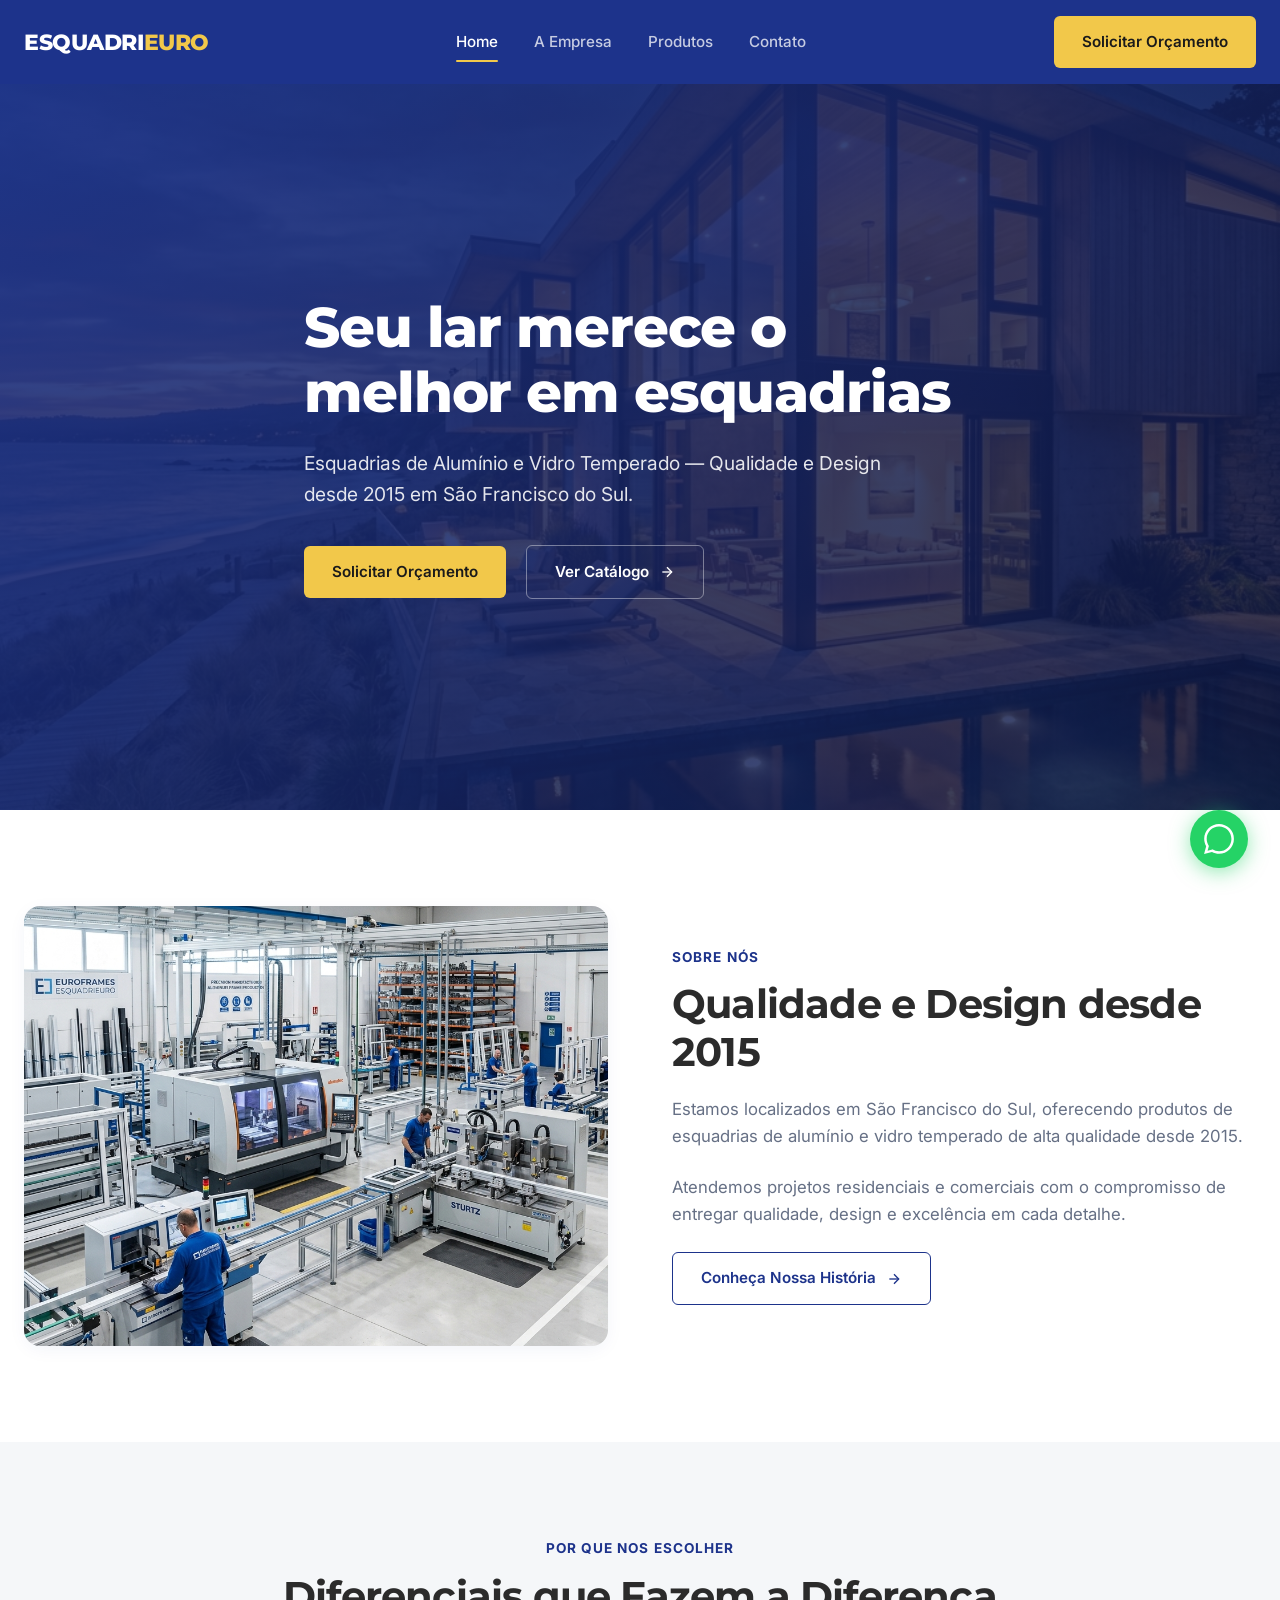
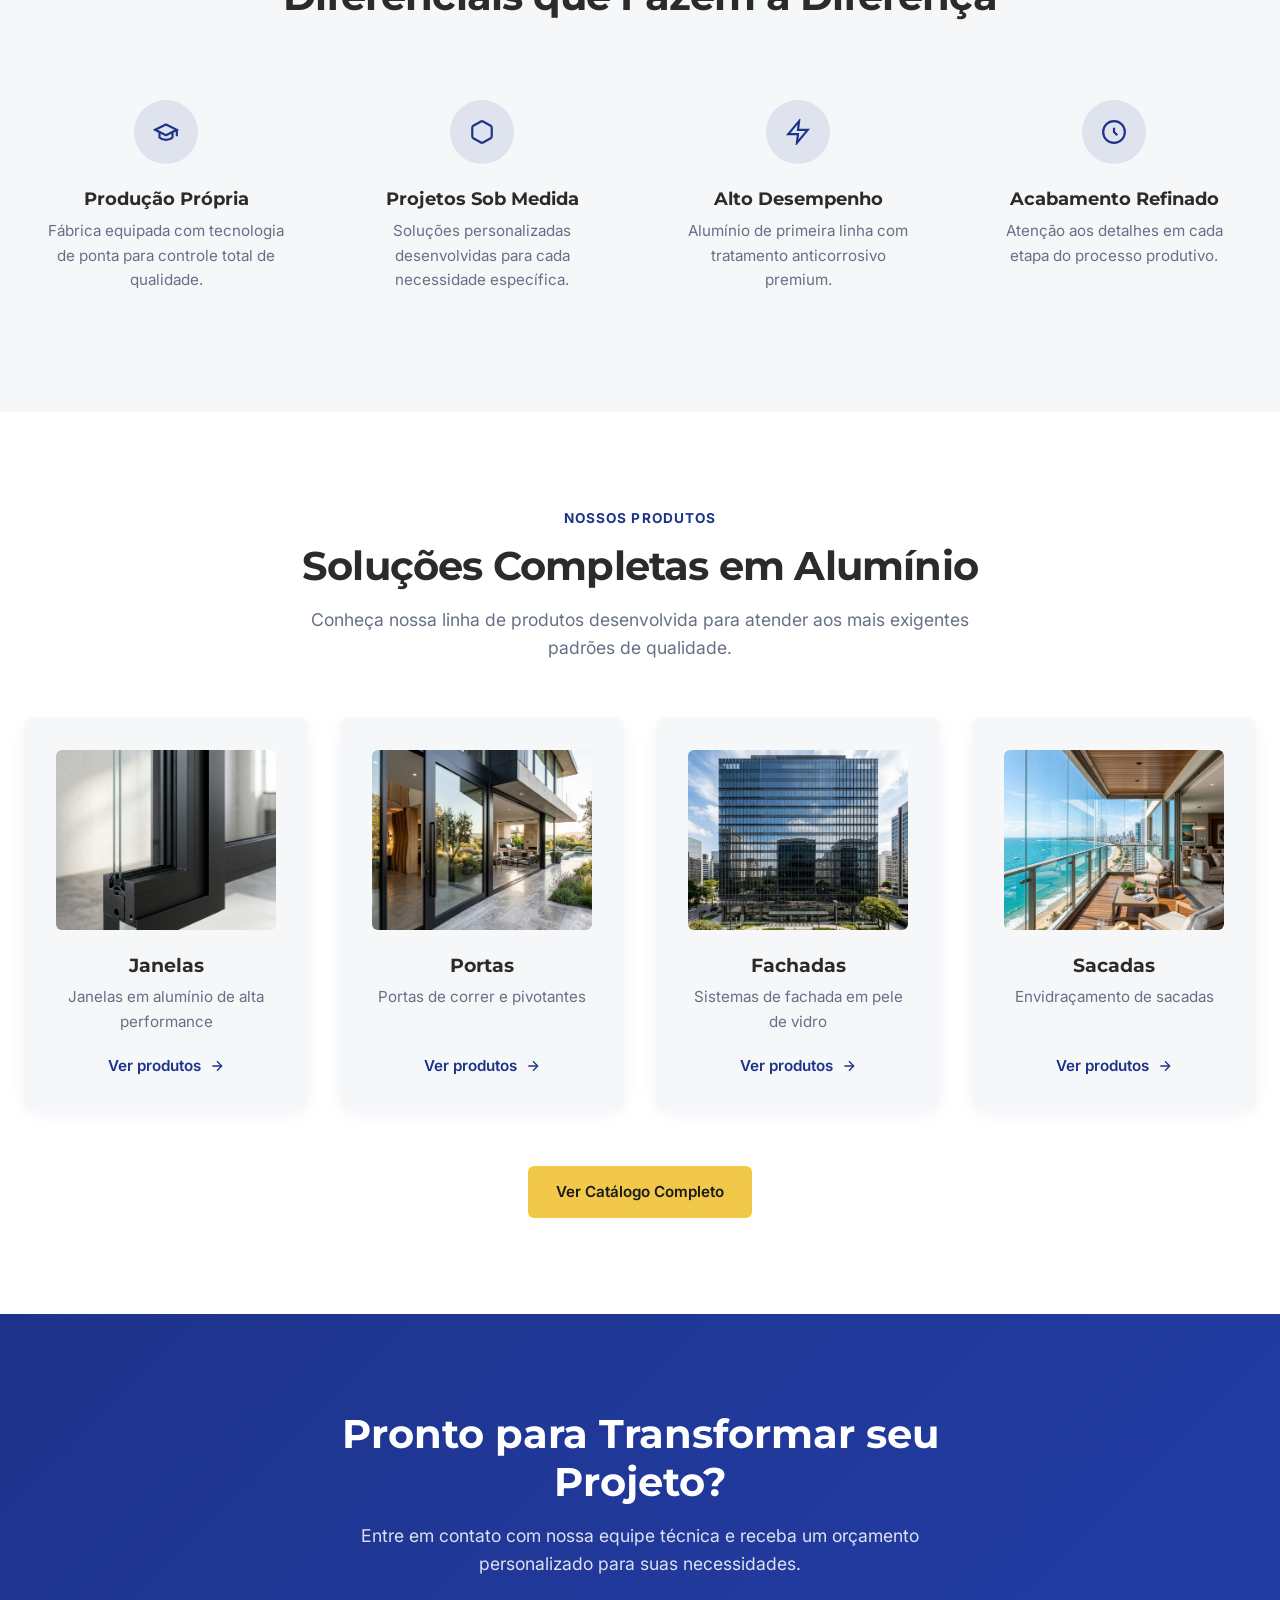
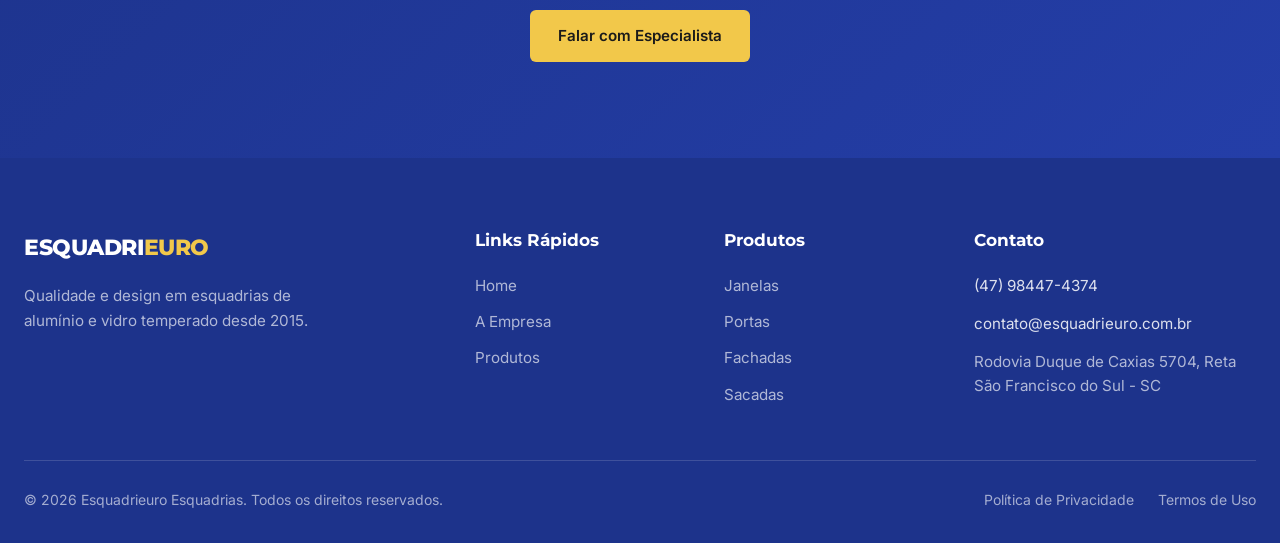
==== commit e0d6066e: "Redesign site to match esquadrieuro.lovable.app reference Replaces the dark gold theme with a clean " ====
--- a/index.html
+++ b/index.html
@@ -3,49 +3,42 @@
 <head>
   <meta charset="UTF-8">
   <meta name="viewport" content="width=device-width, initial-scale=1.0">
-  <title>Esquadrieuro | Esquadrias de Alumínio e Vidro Temperado em São Francisco do Sul</title>
-  <meta name="description" content="Esquadrias de alumínio e vidro temperado em São Francisco do Sul. Qualidade, tecnologia Euroframes e design desde 2015. Soluções residenciais e comerciais sob medida.">
-  <meta name="keywords" content="esquadrias de aluminio, vidro temperado, pele de vidro, cortina de vidro, janelas de aluminio, portas pivotantes, São Francisco do Sul, SC, Euroframes">
-  
+  <title>Esquadrieuro | Esquadrias de Alumínio e Vidro Temperado</title>
+  <meta name="description" content="Esquadrias de alumínio e vidro temperado em São Francisco do Sul. Qualidade e Design desde 2015. Soluções residenciais e comerciais sob medida.">
+  <meta name="keywords" content="esquadrias de aluminio, vidro temperado, janelas de aluminio, portas pivotantes, fachadas, sacadas, São Francisco do Sul, SC">
+
   <!-- Open Graph / Facebook -->
   <meta property="og:type" content="website">
   <meta property="og:title" content="Esquadrieuro | Esquadrias de Alumínio e Vidro Temperado">
-  <meta property="og:description" content="Qualidade e design desde 2015 em São Francisco do Sul. Fachadas em alumínio, portas minimalistas e vidro temperado de alto padrão.">
+  <meta property="og:description" content="Qualidade e Design desde 2015 em São Francisco do Sul.">
   <meta property="og:image" content="assets/images/hero.png">
-  
+
   <!-- Stylesheets -->
   <link rel="stylesheet" href="styles.css">
-  
+
   <!-- Favicon / Icons -->
-  <link rel="icon" type="image/svg+xml" href="data:image/svg+xml,<svg xmlns='http://www.w3.org/2000/svg' viewBox='0 0 100 100'><rect width='100' height='100' rx='20' fill='%23d4af37'/><text x='50%' y='65%' font-size='60' font-weight='bold' text-anchor='middle' fill='%23090d16'>E</text></svg>">
+  <link rel="icon" type="image/svg+xml" href="data:image/svg+xml,<svg xmlns='http://www.w3.org/2000/svg' viewBox='0 0 100 100'><rect width='100' height='100' rx='20' fill='%231d338b'/><text x='50%' y='65%' font-size='60' font-weight='bold' text-anchor='middle' fill='%23f2c84a'>E</text></svg>">
 </head>
 <body>
 
   <!-- ==================== HEADER & NAVIGATION ==================== -->
   <header class="header" id="header">
     <div class="container nav-container">
-      <a href="#home" class="logo" id="nav-logo">
-        <div class="logo-icon">E</div>
-        <div>ESQUADRI<span>EURO</span></div>
-      </a>
-      
+      <a href="#home" class="logo">ESQUADRI<span>EURO</span></a>
+
       <nav class="nav-menu" id="nav-menu">
         <a href="#home" class="nav-link active">Home</a>
         <a href="#empresa" class="nav-link">A Empresa</a>
         <a href="#produtos" class="nav-link">Produtos</a>
-        <a href="#diferenciais" class="nav-link">Diferenciais</a>
-        <a href="#projetos" class="nav-link">Projetos</a>
-        <a href="#orcamento" class="nav-link">Simulador</a>
         <a href="#contato" class="nav-link">Contato</a>
       </nav>
-      
+
       <div style="display: flex; align-items: center; gap: 1rem;">
-        <a href="#orcamento" class="btn btn-primary" id="header-cta-btn">
-          <svg width="18" height="18" viewBox="0 0 24 24" fill="none" stroke="currentColor" stroke-width="2"><path d="M14 2H6a2 2 0 0 0-2 2v16a2 2 0 0 0 2 2h12a2 2 0 0 0 2-2V8z"></path><polyline points="14 2 14 8 20 8"></polyline><line x1="16" y1="13" x2="8" y2="13"></line><line x1="16" y1="17" x2="8" y2="17"></line><polyline points="10 9 9 9 8 9"></polyline></svg>
+        <a href="https://wa.me/5547984474374?text=Ol%C3%A1%2C%20gostaria%20de%20solicitar%20um%20or%C3%A7amento%20para%20esquadrias" target="_blank" class="btn btn-primary" id="header-cta-btn">
           Solicitar Orçamento
         </a>
         <button class="mobile-toggle" id="mobile-toggle" aria-label="Abrir Menu">
-          <svg width="28" height="28" viewBox="0 0 24 24" fill="none" stroke="currentColor" stroke-width="2"><line x1="3" y1="12" x2="21" y2="12"></line><line x1="3" y1="6" x2="21" y2="6"></line><line x1="3" y1="18" x2="21" y2="18"></line></svg>
+          <svg width="26" height="26" viewBox="0 0 24 24" fill="none" stroke="currentColor" stroke-width="2"><line x1="3" y1="12" x2="21" y2="12"></line><line x1="3" y1="6" x2="21" y2="6"></line><line x1="3" y1="18" x2="21" y2="18"></line></svg>
         </button>
       </div>
     </div>
@@ -54,51 +47,25 @@
   <!-- ==================== HERO SECTION ==================== -->
   <section class="hero" id="home">
     <div class="hero-bg">
-      <img src="assets/images/hero.png" alt="Fachada em Alumínio de Alto Padrão Esquadrieuro">
+      <img src="assets/images/hero.png" alt="Fachada em alumínio de alto padrão Esquadrieuro">
     </div>
     <div class="hero-overlay"></div>
-    
+
     <div class="container hero-content">
-      <div class="badge">
-        <svg viewBox="0 0 24 24" fill="none" stroke="currentColor" stroke-width="2"><polygon points="12 2 15.09 8.26 22 9.27 17 14.14 18.18 21.02 12 17.77 5.82 21.02 7 14.14 2 9.27 8.91 8.26 12 2"></polygon></svg>
-        Qualidade e Design desde 2015 em São Francisco do Sul
-      </div>
-      
-      <h1 class="hero-title">
-        Fachada em alumínio de <span>alto padrão</span>. Seu lar merece o melhor.
-      </h1>
-      
+      <h1 class="hero-title">Seu lar merece o melhor em esquadrias</h1>
+
       <p class="hero-description">
-        Esquadrias de Alumínio e Vidro Temperado com tecnologia Fábrica Euroframes. Atendemos projetos residenciais e comerciais com o compromisso de entregar durabilidade, estanqueidade e excelência arquitetônica em cada detalhe.
+        Esquadrias de Alumínio e Vidro Temperado — Qualidade e Design desde 2015 em São Francisco do Sul.
       </p>
-      
+
       <div class="hero-actions">
-        <a href="https://wa.me/5547984474374?text=Ol%C3%A1%2C%20gostaria%20de%20solicitar%20um%20or%C3%A7amento%20para%20esquadrias" target="_blank" class="btn btn-whatsapp" id="hero-btn-orcamento">
-          <svg width="20" height="20" viewBox="0 0 24 24" fill="currentColor"><path d="M.057 24l1.687-6.163c-1.041-1.804-1.588-3.849-1.587-5.946.003-6.556 5.338-11.891 11.893-11.891 3.181.001 6.167 1.24 8.413 3.488 2.245 2.248 3.481 5.236 3.48 8.414-.003 6.557-5.338 11.892-11.893 11.892-1.99-.001-3.951-.5-5.688-1.448l-6.305 1.654zm6.597-3.807c1.676.995 3.276 1.591 5.392 1.592 5.448 0 9.886-4.434 9.889-9.885.002-5.462-4.415-9.89-9.881-9.892-5.452 0-9.887 4.434-9.889 9.884-.001 2.225.651 3.891 1.746 5.634l-1.043 3.804 3.786-.992z"/></svg>
+        <a href="https://wa.me/5547984474374?text=Ol%C3%A1%2C%20gostaria%20de%20solicitar%20um%20or%C3%A7amento%20para%20esquadrias" target="_blank" class="btn btn-primary" id="hero-btn-orcamento">
           Solicitar Orçamento
         </a>
-        <a href="#produtos" class="btn btn-outline" id="hero-btn-catalogo">
-          Ver Catálogo de Produtos
-        </a>
-      </div>
-      
-      <div class="hero-stats">
-        <div class="stat-item">
-          <span class="stat-number">10+</span>
-          <span class="stat-label">Anos de Excelência</span>
-        </div>
-        <div class="stat-item">
-          <span class="stat-number">1.500+</span>
-          <span class="stat-label">Projetos Entregues</span>
-        </div>
-        <div class="stat-item">
-          <span class="stat-number">100%</span>
-          <span class="stat-label">Produção Própria</span>
-        </div>
-        <div class="stat-item">
-          <span class="stat-number">SC</span>
-          <span class="stat-label">São Francisco do Sul e Região</span>
-        </div>
+        <a href="#produtos" class="btn btn-outline-light" id="hero-btn-catalogo">
+          Ver Catálogo
+          <svg width="16" height="16" viewBox="0 0 24 24" fill="none" stroke="currentColor" stroke-width="2"><line x1="5" y1="12" x2="19" y2="12"></line><polyline points="12 5 19 12 12 19"></polyline></svg>
+        </a>
       </div>
     </div>
   </section>
@@ -109,30 +76,22 @@
       <div class="about-grid">
         <div class="about-image-wrapper">
           <img src="assets/images/fabrica.png" alt="Fábrica Euroframes Esquadrieuro">
-          <div class="about-experience-badge">
-            <div class="exp-years">2015</div>
-            <div class="exp-text">Tradição & Inovação</div>
-          </div>
-        </div>
-        
+        </div>
+
         <div class="about-content">
-          <div class="badge">Fábrica Euroframes</div>
-          <h2 class="section-title">Sobre Nós & <span>Nossa História</span></h2>
+          <span class="eyebrow">Sobre Nós</span>
+          <h2 class="section-title">Qualidade e Design desde 2015</h2>
           <p class="about-text">
-            Estamos localizados em <strong>São Francisco do Sul - SC</strong>, oferecendo produtos de esquadrias de alumínio e vidro temperado de altíssima qualidade desde 2015.
+            Estamos localizados em São Francisco do Sul, oferecendo produtos de esquadrias de alumínio e vidro temperado de alta qualidade desde 2015.
           </p>
           <p class="about-text">
-            Com a estrutura da <strong>Fábrica Euroframes</strong>, contamos com equipamentos de precisão e controle de qualidade rigoroso para produzir peças sob medida com acabamento impecável, resistência à maresia e máxima durabilidade.
+            Atendemos projetos residenciais e comerciais com o compromisso de entregar qualidade, design e excelência em cada detalhe.
           </p>
-          <p class="about-text">
-            Atendemos projetos residenciais de alto padrão, condomínios e empreendimentos comerciais com o compromisso de entregar pontualidade, suporte técnico especializado e excelência em cada detalhe.
-          </p>
-          
-          <div style="margin-top: 2rem;">
-            <a href="https://wa.me/5547984474374?text=Gostaria%20de%20saber%20mais%20sobre%20a%20hist%C3%B3ria%20e%20produtos%20da%20Esquadrieuro" target="_blank" class="btn btn-outline" id="about-btn-historia">
-              Conheça Nossa História no WhatsApp
-            </a>
-          </div>
+
+          <a href="https://wa.me/5547984474374?text=Gostaria%20de%20saber%20mais%20sobre%20a%20hist%C3%B3ria%20e%20produtos%20da%20Esquadrieuro" target="_blank" class="btn btn-outline" id="about-btn-historia">
+            Conheça Nossa História
+            <svg width="16" height="16" viewBox="0 0 24 24" fill="none" stroke="currentColor" stroke-width="2"><line x1="5" y1="12" x2="19" y2="12"></line><polyline points="12 5 19 12 12 19"></polyline></svg>
+          </a>
         </div>
       </div>
     </div>
@@ -142,42 +101,41 @@
   <section class="differentials section-padding" id="diferenciais">
     <div class="container">
       <div class="section-header">
-        <div class="badge">Por Que Nos Escolher</div>
-        <h2 class="section-title">Diferenciais que Fazem a <span>Diferença</span></h2>
-        <p class="section-subtitle">Conheça os pilares que tornam a Esquadrieuro referência em esquadrias no litoral catarinense.</p>
-      </div>
-      
+        <span class="eyebrow">Por Que Nos Escolher</span>
+        <h2 class="section-title">Diferenciais que Fazem a Diferença</h2>
+      </div>
+
       <div class="diff-grid">
         <div class="diff-card">
           <div class="diff-icon">
-            <svg width="28" height="28" viewBox="0 0 24 24" fill="none" stroke="currentColor" stroke-width="2"><path d="M22 10v6M2 10l10-5 10 5-10 5z"></path><path d="M6 12v5c3 3 9 3 12 0v-5"></path></svg>
+            <svg width="26" height="26" viewBox="0 0 24 24" fill="none" stroke="currentColor" stroke-width="2"><path d="M22 10v6M2 10l10-5 10 5-10 5z"></path><path d="M6 12v5c3 3 9 3 12 0v-5"></path></svg>
           </div>
           <h3 class="diff-title">Produção Própria</h3>
-          <p class="diff-desc">Fábrica Euroframes equipada com tecnologia de ponta para controle total de qualidade do corte à montagem final.</p>
-        </div>
-        
-        <div class="diff-card">
-          <div class="diff-icon">
-            <svg width="28" height="28" viewBox="0 0 24 24" fill="none" stroke="currentColor" stroke-width="2"><path d="M21 16V8a2 2 0 0 0-1-1.73l-7-4a2 2 0 0 0-2 0l-7 4A2 2 0 0 0 3 8v8a2 2 0 0 0 1 1.73l7 4a2 2 0 0 0 2 0l7-4A2 2 0 0 0 21 16z"></path></svg>
+          <p class="diff-desc">Fábrica equipada com tecnologia de ponta para controle total de qualidade.</p>
+        </div>
+
+        <div class="diff-card">
+          <div class="diff-icon">
+            <svg width="26" height="26" viewBox="0 0 24 24" fill="none" stroke="currentColor" stroke-width="2"><path d="M21 16V8a2 2 0 0 0-1-1.73l-7-4a2 2 0 0 0-2 0l-7 4A2 2 0 0 0 3 8v8a2 2 0 0 0 1 1.73l7 4a2 2 0 0 0 2 0l7-4A2 2 0 0 0 21 16z"></path></svg>
           </div>
           <h3 class="diff-title">Projetos Sob Medida</h3>
-          <p class="diff-desc">Soluções personalizadas desenvolvidas milimetricamente para cada necessidade arquitetônica específica.</p>
-        </div>
-        
-        <div class="diff-card">
-          <div class="diff-icon">
-            <svg width="28" height="28" viewBox="0 0 24 24" fill="none" stroke="currentColor" stroke-width="2"><polygon points="13 2 3 14 12 14 11 22 21 10 12 10 13 2"></polygon></svg>
+          <p class="diff-desc">Soluções personalizadas desenvolvidas para cada necessidade específica.</p>
+        </div>
+
+        <div class="diff-card">
+          <div class="diff-icon">
+            <svg width="26" height="26" viewBox="0 0 24 24" fill="none" stroke="currentColor" stroke-width="2"><polygon points="13 2 3 14 12 14 11 22 21 10 12 10 13 2"></polygon></svg>
           </div>
           <h3 class="diff-title">Alto Desempenho</h3>
-          <p class="diff-desc">Alumínio de primeira linha com tratamento anticorrosivo premium ideal para região litorânea e maresia.</p>
-        </div>
-        
-        <div class="diff-card">
-          <div class="diff-icon">
-            <svg width="28" height="28" viewBox="0 0 24 24" fill="none" stroke="currentColor" stroke-width="2"><circle cx="12" cy="12" r="10"></circle><path d="M12 8v4l3 3"></path></svg>
+          <p class="diff-desc">Alumínio de primeira linha com tratamento anticorrosivo premium.</p>
+        </div>
+
+        <div class="diff-card">
+          <div class="diff-icon">
+            <svg width="26" height="26" viewBox="0 0 24 24" fill="none" stroke="currentColor" stroke-width="2"><circle cx="12" cy="12" r="10"></circle><path d="M12 8v4l3 3"></path></svg>
           </div>
           <h3 class="diff-title">Acabamento Refinado</h3>
-          <p class="diff-desc">Atenção absoluta aos detalhes, vedações acústicas e estanqueidade em todas as etapas do processo produtivo.</p>
+          <p class="diff-desc">Atenção aos detalhes em cada etapa do processo produtivo.</p>
         </div>
       </div>
     </div>
@@ -187,327 +145,130 @@
   <section class="products section-padding" id="produtos">
     <div class="container">
       <div class="section-header">
-        <div class="badge">Nossos Produtos</div>
-        <h2 class="section-title">Soluções Completas em <span>Alumínio e Vidro</span></h2>
-        <p class="section-subtitle">Conheça nossa linha desenvolvida para atender aos mais exigentes padrões da arquitetura contemporânea.</p>
-      </div>
-      
+        <span class="eyebrow">Nossos Produtos</span>
+        <h2 class="section-title">Soluções Completas em Alumínio</h2>
+        <p class="section-subtitle">Conheça nossa linha de produtos desenvolvida para atender aos mais exigentes padrões de qualidade.</p>
+      </div>
+
       <div class="products-grid">
-        <!-- Janelas -->
-        <div class="product-card">
-          <div class="product-image">
-            <img src="assets/images/janelas.png" alt="Janelas em Alumínio de Alta Performance">
-            <span class="product-badge">Alta Performance</span>
-          </div>
-          <div class="product-body">
-            <h3 class="product-title">Janelas</h3>
-            <p class="product-desc">Janelas em alumínio de alta performance com vedação dupla, isolamento térmico e acústico superior.</p>
-            <a href="https://wa.me/5547984474374?text=Gostaria%20de%20informa%C3%A7%C3%B5es%20sobre%20Janelas%20em%20Alum%C3%ADnio" target="_blank" class="product-link">
-              Ver produtos 
-              <svg width="18" height="18" viewBox="0 0 24 24" fill="none" stroke="currentColor" stroke-width="2"><line x1="5" y1="12" x2="19" y2="12"></line><polyline points="12 5 19 12 12 19"></polyline></svg>
-            </a>
-          </div>
-        </div>
-        
-        <!-- Portas -->
+        <div class="product-card">
+          <div class="product-image">
+            <img src="assets/images/janelas.png" alt="Janelas em Alumínio">
+          </div>
+          <h3 class="product-title">Janelas</h3>
+          <p class="product-desc">Janelas em alumínio de alta performance</p>
+          <a href="https://wa.me/5547984474374?text=Gostaria%20de%20informa%C3%A7%C3%B5es%20sobre%20Janelas%20em%20Alum%C3%ADnio" target="_blank" class="product-link">
+            Ver produtos
+            <svg width="16" height="16" viewBox="0 0 24 24" fill="none" stroke="currentColor" stroke-width="2"><line x1="5" y1="12" x2="19" y2="12"></line><polyline points="12 5 19 12 12 19"></polyline></svg>
+          </a>
+        </div>
+
         <div class="product-card">
           <div class="product-image">
             <img src="assets/images/portas.png" alt="Portas de Correr e Pivotantes">
-            <span class="product-badge">Minimalista & Pivotante</span>
-          </div>
-          <div class="product-body">
-            <h3 class="product-title">Portas</h3>
-            <p class="product-desc">Portas de correr minimalistas, pivotantes de grandes dimensões e portas sociais com fechadura digital.</p>
-            <a href="https://wa.me/5547984474374?text=Gostaria%20de%20informa%C3%A7%C3%B5es%20sobre%20Portas%20de%20Alum%C3%ADnio" target="_blank" class="product-link">
-              Ver produtos 
-              <svg width="18" height="18" viewBox="0 0 24 24" fill="none" stroke="currentColor" stroke-width="2"><line x1="5" y1="12" x2="19" y2="12"></line><polyline points="12 5 19 12 12 19"></polyline></svg>
-            </a>
-          </div>
-        </div>
-        
-        <!-- Fachadas -->
+          </div>
+          <h3 class="product-title">Portas</h3>
+          <p class="product-desc">Portas de correr e pivotantes</p>
+          <a href="https://wa.me/5547984474374?text=Gostaria%20de%20informa%C3%A7%C3%B5es%20sobre%20Portas%20de%20Alum%C3%ADnio" target="_blank" class="product-link">
+            Ver produtos
+            <svg width="16" height="16" viewBox="0 0 24 24" fill="none" stroke="currentColor" stroke-width="2"><line x1="5" y1="12" x2="19" y2="12"></line><polyline points="12 5 19 12 12 19"></polyline></svg>
+          </a>
+        </div>
+
         <div class="product-card">
           <div class="product-image">
             <img src="assets/images/fachadas.png" alt="Fachadas em Pele de Vidro">
-            <span class="product-badge">Pele de Vidro / Glazing</span>
-          </div>
-          <div class="product-body">
-            <h3 class="product-title">Fachadas</h3>
-            <p class="product-desc">Sistemas de fachada em pele de vidro (Structural Glazing) para edificações comerciais e residenciais imponentes.</p>
-            <a href="https://wa.me/5547984474374?text=Gostaria%20de%20informa%C3%A7%C3%B5es%20sobre%20Fachadas%20Pele%20de%20Vidro" target="_blank" class="product-link">
-              Ver produtos 
-              <svg width="18" height="18" viewBox="0 0 24 24" fill="none" stroke="currentColor" stroke-width="2"><line x1="5" y1="12" x2="19" y2="12"></line><polyline points="12 5 19 12 12 19"></polyline></svg>
-            </a>
-          </div>
-        </div>
-        
-        <!-- Sacadas -->
+          </div>
+          <h3 class="product-title">Fachadas</h3>
+          <p class="product-desc">Sistemas de fachada em pele de vidro</p>
+          <a href="https://wa.me/5547984474374?text=Gostaria%20de%20informa%C3%A7%C3%B5es%20sobre%20Fachadas%20Pele%20de%20Vidro" target="_blank" class="product-link">
+            Ver produtos
+            <svg width="16" height="16" viewBox="0 0 24 24" fill="none" stroke="currentColor" stroke-width="2"><line x1="5" y1="12" x2="19" y2="12"></line><polyline points="12 5 19 12 12 19"></polyline></svg>
+          </a>
+        </div>
+
         <div class="product-card">
           <div class="product-image">
             <img src="assets/images/sacadas.png" alt="Envidraçamento de Sacadas">
-            <span class="product-badge">Cortina de Vidro</span>
-          </div>
-          <div class="product-body">
-            <h3 class="product-title">Sacadas</h3>
-            <p class="product-desc">Envidraçamento de sacadas com visão panorâmica, vedação contra chuva/vento e abertura total flexível.</p>
-            <a href="https://wa.me/5547984474374?text=Gostaria%20de%20informa%C3%A7%C3%B5es%20sobre%20Envidra%C3%A7amento%20de%20Sacadas" target="_blank" class="product-link">
-              Ver produtos 
-              <svg width="18" height="18" viewBox="0 0 24 24" fill="none" stroke="currentColor" stroke-width="2"><line x1="5" y1="12" x2="19" y2="12"></line><polyline points="12 5 19 12 12 19"></polyline></svg>
-            </a>
-          </div>
-        </div>
-      </div>
-      
+          </div>
+          <h3 class="product-title">Sacadas</h3>
+          <p class="product-desc">Envidraçamento de sacadas</p>
+          <a href="https://wa.me/5547984474374?text=Gostaria%20de%20informa%C3%A7%C3%B5es%20sobre%20Envidra%C3%A7amento%20de%20Sacadas" target="_blank" class="product-link">
+            Ver produtos
+            <svg width="16" height="16" viewBox="0 0 24 24" fill="none" stroke="currentColor" stroke-width="2"><line x1="5" y1="12" x2="19" y2="12"></line><polyline points="12 5 19 12 12 19"></polyline></svg>
+          </a>
+        </div>
+      </div>
+
       <div class="catalog-cta-wrapper">
         <a href="https://wa.me/5547984474374?text=Quero%20receber%20o%20cat%C3%A1logo%20completo%20da%20Esquadrieuro" target="_blank" class="btn btn-primary" id="catalog-btn-full">
-          Solicitar Catálogo Completo no WhatsApp
-        </a>
-      </div>
-    </div>
-  </section>
-
-  <!-- ==================== SIMULADOR DE ORÇAMENTO ==================== -->
-  <section class="calculator-section section-padding" id="orcamento">
-    <div class="container">
-      <div class="section-header">
-        <div class="badge">Orçamento Expresso</div>
-        <h2 class="section-title">Simulador de <span>Orçamento Personalizado</span></h2>
-        <p class="section-subtitle">Monte uma estimativa rápida para o seu projeto e envie direto para nossos consultores técnicos.</p>
-      </div>
-      
-      <div class="calc-card">
-        <form id="calc-form">
-          <div class="calc-form-grid">
-            <div class="form-group">
-              <label class="form-label" for="calc-nome">Seu Nome / Razão Social</label>
-              <input type="text" id="calc-nome" class="form-input" placeholder="Ex: Maria Silva ou Arq. João" required>
-            </div>
-            
-            <div class="form-group">
-              <label class="form-label" for="calc-tipo">Tipo de Projeto</label>
-              <select id="calc-tipo" class="form-select">
-                <option value="Residencial Luxo">Residencial (Casa / Sobrado)</option>
-                <option value="Edifício / Apartamento">Edifício / Apartamento</option>
-                <option value="Comercial / Loja">Comercial / Loja</option>
-                <option value="Reforma Generalizada">Reforma</option>
-              </select>
-            </div>
-            
-            <div class="form-group">
-              <label class="form-label" for="calc-produto">Solução Desejada</label>
-              <select id="calc-produto" class="form-select">
-                <option value="Janelas de Alumínio">Janelas de Alumínio</option>
-                <option value="Portas Minimalistas / Pivotantes">Portas Minimalistas / Pivotantes</option>
-                <option value="Fachada Pele de Vidro">Fachada Pele de Vidro (Glazing)</option>
-                <option value="Envidraçamento de Sacadas">Envidraçamento de Sacadas</option>
-                <option value="Projeto Completo (Janelas, Portas e Fachadas)">Projeto Completo (Esquadrias + Vidro)</option>
-              </select>
-            </div>
-            
-            <div class="form-group">
-              <label class="form-label" for="calc-metragem">Estimativa de Área Total (m²)</label>
-              <input type="number" id="calc-metragem" class="form-input" placeholder="Ex: 45" min="1" value="30">
-            </div>
-            
-            <div class="form-group full-width">
-              <label class="form-label" for="calc-obs">Detalhes Adicionais (Linha de Alumínio, Cor do Vidro, Cidade)</label>
-              <textarea id="calc-obs" class="form-textarea" rows="3" placeholder="Ex: Projeto em São Francisco do Sul, prefiro perfil preto fosco com vidro refletivo."></textarea>
-            </div>
-          </div>
-          
-          <div class="calc-result-box">
-            <div>
-              <div class="calc-estimate-label">Estimativa Inicial Aproximada:</div>
-              <div class="calc-estimate-val" id="calc-result-text">R$ 18.000 — R$ 24.000</div>
-            </div>
-            <button type="submit" class="btn btn-whatsapp" id="calc-submit-btn">
-              <svg width="20" height="20" viewBox="0 0 24 24" fill="currentColor"><path d="M.057 24l1.687-6.163c-1.041-1.804-1.588-3.849-1.587-5.946.003-6.556 5.338-11.891 11.893-11.891 3.181.001 6.167 1.24 8.413 3.488 2.245 2.248 3.481 5.236 3.48 8.414-.003 6.557-5.338 11.892-11.893 11.892-1.99-.001-3.951-.5-5.688-1.448l-6.305 1.654zm6.597-3.807c1.676.995 3.276 1.591 5.392 1.592 5.448 0 9.886-4.434 9.889-9.885.002-5.462-4.415-9.89-9.881-9.892-5.452 0-9.887 4.434-9.889 9.884-.001 2.225.651 3.891 1.746 5.634l-1.043 3.804 3.786-.992z"/></svg>
-              Enviar para WhatsApp Oficial
-            </button>
-          </div>
-        </form>
-      </div>
-    </div>
-  </section>
-
-  <!-- ==================== PROJETOS ENTREGUES / GALERIA ==================== -->
-  <section class="differentials section-padding" id="projetos">
-    <div class="container">
-      <div class="section-header">
-        <div class="badge">Galeria de Obras</div>
-        <h2 class="section-title">Projetos <span>Executados</span></h2>
-        <p class="section-subtitle">Confira alguns dos nossos projetos entregues em São Francisco do Sul e região litoral de SC.</p>
-      </div>
-      
-      <div class="products-grid">
-        <div class="product-card">
-          <div class="product-image">
-            <img src="assets/images/hero.png" alt="Residência Beira-Mar - São Francisco do Sul">
-          </div>
-          <div class="product-body">
-            <h3 class="product-title">Residência Beira-Mar</h3>
-            <p class="product-desc">Esquadrias minimalistas de alumínio anodizado e pele de vidro integrada à área de piscina.</p>
-          </div>
-        </div>
-        
-        <div class="product-card">
-          <div class="product-image">
-            <img src="assets/images/fachadas.png" alt="Edifício Comercial Glazing">
-          </div>
-          <div class="product-body">
-            <h3 class="product-title">Edifício Comercial Glazing</h3>
-            <p class="product-desc">Fachada em pele de vidro com controle solar de alta performance e estanqueidade total.</p>
-          </div>
-        </div>
-        
-        <div class="product-card">
-          <div class="product-image">
-            <img src="assets/images/sacadas.png" alt="Envidraçamento de Varanda Gourmet">
-          </div>
-          <div class="product-body">
-            <h3 class="product-title">Varanda Gourmet Panorâmica</h3>
-            <p class="product-desc">Cortina de vidro temperado sem perfis verticais para visão limpa do mar.</p>
-          </div>
-        </div>
-      </div>
-    </div>
-  </section>
-
-  <!-- ==================== CTA BANNER ==================== -->
-  <section class="section-padding">
-    <div class="container">
-      <div class="cta-banner">
-        <div class="cta-banner-content">
-          <div class="badge">Atendimento Técnico Especializado</div>
-          <h2 class="cta-banner-title">Pronto para Transformar seu Projeto?</h2>
-          <p class="cta-banner-desc">
-            Entre em contato com nossa equipe técnica e receba um orçamento personalizado com as melhores soluções em esquadrias e vidro.
-          </p>
-          <a href="https://wa.me/5547984474374?text=Ol%C3%A1%21%20Quero%20falar%20com%20um%20especialista%20da%20Esquadrieuro" target="_blank" class="btn btn-whatsapp" id="cta-banner-btn">
-            <svg width="22" height="22" viewBox="0 0 24 24" fill="currentColor"><path d="M.057 24l1.687-6.163c-1.041-1.804-1.588-3.849-1.587-5.946.003-6.556 5.338-11.891 11.893-11.891 3.181.001 6.167 1.24 8.413 3.488 2.245 2.248 3.481 5.236 3.48 8.414-.003 6.557-5.338 11.892-11.893 11.892-1.99-.001-3.951-.5-5.688-1.448l-6.305 1.654zm6.597-3.807c1.676.995 3.276 1.591 5.392 1.592 5.448 0 9.886-4.434 9.889-9.885.002-5.462-4.415-9.89-9.881-9.892-5.452 0-9.887 4.434-9.889 9.884-.001 2.225.651 3.891 1.746 5.634l-1.043 3.804 3.786-.992z"/></svg>
-            Falar com Especialista Agora
-          </a>
-        </div>
-      </div>
-    </div>
-  </section>
-
-  <!-- ==================== CONTATO ==================== -->
-  <section class="about section-padding" id="contato">
-    <div class="container">
-      <div class="about-grid">
-        <div class="about-content">
-          <div class="badge">Fale Conosco</div>
-          <h2 class="section-title">Entre em <span>Contato</span></h2>
-          <p class="about-text">
-            Estamos prontos para atender você, seja para tirar dúvidas, solicitar um orçamento ou agendar uma visita técnica à nossa fábrica.
-          </p>
-          
-          <div style="margin-top: 2rem;">
-            <div class="footer-contact-item">
-              <svg width="22" height="22" viewBox="0 0 24 24" fill="none" stroke="currentColor" stroke-width="2"><path d="M22 16.92v3a2 2 0 0 1-2.18 2 19.79 19.79 0 0 1-8.63-3.07 19.5 19.5 0 0 1-6-6 19.79 19.79 0 0 1-3.07-8.67A2 2 0 0 1 4.11 2h3a2 2 0 0 1 2 1.72 12.84 12.84 0 0 0 .7 2.81 2 2 0 0 1-.45 2.11L8.09 9.91a16 16 0 0 0 6 6l1.27-1.27a2 2 0 0 1 2.11-.45 12.84 12.84 0 0 0 2.81.7A2 2 0 0 1 22 16.92z"></path></svg>
-              <div>
-                <strong>Telefone / WhatsApp:</strong><br>
-                <a href="https://wa.me/5547984474374" target="_blank" style="color: var(--accent-gold); font-size: 1.1rem; font-weight: 700;">(47) 98447-4374</a>
-              </div>
-            </div>
-            
-            <div class="footer-contact-item">
-              <svg width="22" height="22" viewBox="0 0 24 24" fill="none" stroke="currentColor" stroke-width="2"><path d="M4 4h16c1.1 0 2 .9 2 2v12c0 1.1-.9 2-2 2H4c-1.1 0-2-.9-2-2V6c0-1.1.9-2 2-2z"></path><polyline points="22,6 12,13 2,6"></polyline></svg>
-              <div>
-                <strong>E-mail Comercial:</strong><br>
-                <a href="mailto:contato@esquadrieuro.com.br" style="color: var(--steel-light);">contato@esquadrieuro.com.br</a>
-              </div>
-            </div>
-            
-            <div class="footer-contact-item">
-              <svg width="22" height="22" viewBox="0 0 24 24" fill="none" stroke="currentColor" stroke-width="2"><path d="M21 10c0 7-9 13-9 13s-9-6-9-13a9 9 0 0 1 18 0z"></path><circle cx="12" cy="10" r="3"></circle></svg>
-              <div>
-                <strong>Endereço da Fábrica:</strong><br>
-                Rodovia Duque de Caxias 5704, Reta<br>
-                São Francisco do Sul - SC
-              </div>
-            </div>
-          </div>
-        </div>
-        
-        <div class="calc-card" style="margin: 0;">
-          <form id="contact-direct-form">
-            <h3 style="margin-bottom: 1.25rem; font-size: 1.35rem;">Mensagem Direta</h3>
-            <div class="form-group" style="margin-bottom: 1rem;">
-              <label class="form-label" for="contact-name">Nome Completo</label>
-              <input type="text" id="contact-name" class="form-input" placeholder="Seu nome" required>
-            </div>
-            <div class="form-group" style="margin-bottom: 1rem;">
-              <label class="form-label" for="contact-email">E-mail</label>
-              <input type="email" id="contact-email" class="form-input" placeholder="seu@email.com" required>
-            </div>
-            <div class="form-group" style="margin-bottom: 1.5rem;">
-              <label class="form-label" for="contact-msg">Sua Mensagem / Projeto</label>
-              <textarea id="contact-msg" class="form-textarea" rows="4" placeholder="Como podemos ajudar no seu projeto?" required></textarea>
-            </div>
-            <button type="submit" class="btn btn-primary" style="width: 100%;">
-              Enviar Mensagem
-            </button>
-          </form>
-        </div>
+          Ver Catálogo Completo
+        </a>
+      </div>
+    </div>
+  </section>
+
+  <!-- ==================== CTA FINAL ==================== -->
+  <section class="cta-final section-padding">
+    <div class="container">
+      <div class="cta-final-content">
+        <h2 class="cta-final-title">Pronto para Transformar seu Projeto?</h2>
+        <p class="cta-final-desc">
+          Entre em contato com nossa equipe técnica e receba um orçamento personalizado para suas necessidades.
+        </p>
+        <a href="https://wa.me/5547984474374?text=Ol%C3%A1%21%20Quero%20falar%20com%20um%20especialista%20da%20Esquadrieuro" target="_blank" class="btn btn-primary" id="cta-final-btn">
+          Falar com Especialista
+        </a>
       </div>
     </div>
   </section>
 
   <!-- ==================== FOOTER ==================== -->
-  <footer class="footer">
+  <footer class="footer" id="contato">
     <div class="container">
       <div class="footer-grid">
         <div class="footer-brand">
-          <a href="#home" class="logo">
-            <div class="logo-icon">E</div>
-            <div>ESQUADRI<span>EURO</span></div>
-          </a>
+          <a href="#home" class="logo">ESQUADRI<span>EURO</span></a>
           <p class="footer-brand-desc">
-            Qualidade, durabilidade e design premium em esquadrias de alumínio e vidro temperado. Tecnologia Fábrica Euroframes desde 2015 em São Francisco do Sul - SC.
+            Qualidade e design em esquadrias de alumínio e vidro temperado desde 2015.
           </p>
         </div>
-        
+
         <div>
           <h4 class="footer-col-title">Links Rápidos</h4>
           <div class="footer-links">
             <a href="#home">Home</a>
             <a href="#empresa">A Empresa</a>
             <a href="#produtos">Produtos</a>
-            <a href="#projetos">Projetos</a>
-            <a href="#contato">Contato</a>
-          </div>
-        </div>
-        
+          </div>
+        </div>
+
         <div>
           <h4 class="footer-col-title">Produtos</h4>
           <div class="footer-links">
-            <a href="#produtos">Janelas de Alumínio</a>
-            <a href="#produtos">Portas Minimalistas</a>
-            <a href="#produtos">Fachadas Pele de Vidro</a>
-            <a href="#produtos">Envidraçamento de Sacadas</a>
-          </div>
-        </div>
-        
+            <a href="#produtos">Janelas</a>
+            <a href="#produtos">Portas</a>
+            <a href="#produtos">Fachadas</a>
+            <a href="#produtos">Sacadas</a>
+          </div>
+        </div>
+
         <div>
-          <h4 class="footer-col-title">Atendimento</h4>
+          <h4 class="footer-col-title">Contato</h4>
           <div class="footer-contact-item">
-            <span>(47) 98447-4374</span>
+            <a href="tel:+5547984474374">(47) 98447-4374</a>
           </div>
           <div class="footer-contact-item">
-            <span>contato@esquadrieuro.com.br</span>
+            <a href="mailto:contato@esquadrieuro.com.br">contato@esquadrieuro.com.br</a>
           </div>
           <div class="footer-contact-item">
-            <span>Rodovia Duque de Caxias 5704, Reta — São Francisco do Sul - SC</span>
-          </div>
-        </div>
-      </div>
-      
+            Rodovia Duque de Caxias 5704, Reta<br>São Francisco do Sul - SC
+          </div>
+        </div>
+      </div>
+
       <div class="footer-bottom">
-        <div>
-          © 2026 Esquadrieuro Esquadrias. Todos os direitos reservados.
-        </div>
+        <div>© 2026 Esquadrieuro Esquadrias. Todos os direitos reservados.</div>
         <div class="footer-legal">
           <a href="#">Política de Privacidade</a>
           <a href="#">Termos de Uso</a>
--- a/styles.css
+++ b/styles.css
@@ -1,49 +1,39 @@
 /* ==========================================================================
-   ESQUADRIEURO - ESQUADRIAS DE ALUMÍNIO E VIDRO TEMPERADO DE ALTO PADRÃO
+   ESQUADRIEURO - ESQUADRIAS DE ALUMÍNIO E VIDRO TEMPERADO
    FÁBRICA EUROFRAMES - SÃO FRANCISCO DO SUL - SC
-   Design System & Stylesheet (Modern Luxury Architectural)
+   Design System & Stylesheet (Clean Corporate Navy & Gold)
    ========================================================================== */
 
-@import url('https://fonts.googleapis.com/css2?family=Inter:wght@300;400;500;600;700&family=Plus+Jakarta+Sans:wght@400;500;600;700;800&display=swap');
+@import url('https://fonts.googleapis.com/css2?family=Inter:wght@400;500;600;700&family=Montserrat:wght@600;700;800&display=swap');
 
 :root {
-  /* Color Palette - Premium Architectural Dark Slate & Gold/Steel */
-  --bg-primary: #090d16;
-  --bg-secondary: #0f172a;
-  --bg-card: rgba(30, 41, 59, 0.7);
-  --bg-card-hover: rgba(30, 41, 59, 0.9);
-  --bg-glass: rgba(15, 23, 42, 0.75);
-  
-  --accent-gold: #d4af37;
-  --accent-gold-hover: #e5c158;
-  --accent-gold-glow: rgba(212, 175, 55, 0.25);
-  
-  --steel-light: #f8fafc;
-  --steel-silver: #e2e8f0;
-  --steel-muted: #94a3b8;
-  --steel-dark: #334155;
-  
-  --border-light: rgba(226, 232, 240, 0.12);
-  --border-gold: rgba(212, 175, 55, 0.3);
-  
+  /* Color Palette */
+  --color-navy: #1d338b;
+  --color-navy-light: #243ea8;
+  --color-yellow: #f2c84a;
+  --color-yellow-hover: #e0b93a;
+  --color-bg: #ffffff;
+  --color-bg-alt: #f5f7f9;
+  --color-text: #2b2b2b;
+  --color-text-muted: #667085;
+  --color-border: #e0e6eb;
+
   /* Typography */
-  --font-heading: 'Plus Jakarta Sans', system-ui, -apple-system, sans-serif;
+  --font-heading: 'Montserrat', system-ui, -apple-system, sans-serif;
   --font-body: 'Inter', system-ui, -apple-system, sans-serif;
-  
+
   /* Layout & Spacing */
   --container-max: 1280px;
-  --nav-height: 90px;
-  --radius-sm: 8px;
-  --radius-md: 16px;
-  --radius-lg: 24px;
-  --radius-full: 9999px;
-  
+  --nav-height: 84px;
+  --radius-sm: 6px;
+  --radius-md: 8px;
+  --radius-lg: 16px;
+
   /* Transitions & Shadows */
-  --transition-fast: 0.2s cubic-bezier(0.4, 0, 0.2, 1);
-  --transition-normal: 0.35s cubic-bezier(0.4, 0, 0.2, 1);
-  --shadow-sm: 0 4px 6px -1px rgba(0, 0, 0, 0.2);
-  --shadow-md: 0 10px 25px -5px rgba(0, 0, 0, 0.4);
-  --shadow-glow: 0 0 30px rgba(212, 175, 55, 0.15);
+  --transition-fast: 0.2s ease;
+  --transition-normal: 0.3s ease;
+  --shadow-card: 0 4px 20px -4px rgba(29, 51, 139, 0.08);
+  --shadow-md: 0 10px 30px -8px rgba(29, 51, 139, 0.18);
 }
 
 /* Reset & Global Base */
@@ -60,17 +50,16 @@
 
 body {
   font-family: var(--font-body);
-  background-color: var(--bg-primary);
-  color: var(--steel-silver);
+  background-color: var(--color-bg);
+  color: var(--color-text);
   line-height: 1.6;
   overflow-x: hidden;
   -webkit-font-smoothing: antialiased;
 }
 
-/* Typography Base */
 h1, h2, h3, h4, h5, h6 {
   font-family: var(--font-heading);
-  color: var(--steel-light);
+  color: var(--color-text);
   font-weight: 700;
   line-height: 1.2;
 }
@@ -103,48 +92,31 @@
   padding: 6rem 0;
 }
 
-.badge {
-  display: inline-flex;
-  align-items: center;
-  gap: 0.5rem;
-  padding: 0.4rem 1rem;
-  border-radius: var(--radius-full);
-  background: rgba(212, 175, 55, 0.1);
-  border: 1px solid var(--border-gold);
-  color: var(--accent-gold);
+.eyebrow {
+  display: block;
+  color: var(--color-navy);
   font-size: 0.85rem;
-  font-weight: 600;
-  letter-spacing: 0.05em;
+  font-weight: 700;
+  letter-spacing: 0.08em;
   text-transform: uppercase;
-  margin-bottom: 1.25rem;
-}
-
-.badge svg {
-  width: 14px;
-  height: 14px;
+  margin-bottom: 0.75rem;
 }
 
 .section-header {
   text-align: center;
-  max-width: 760px;
-  margin: 0 auto 4rem auto;
+  max-width: 720px;
+  margin: 0 auto 3.5rem auto;
 }
 
 .section-title {
-  font-size: clamp(2rem, 4vw, 2.75rem);
+  font-size: clamp(1.85rem, 3.5vw, 2.5rem);
   letter-spacing: -0.02em;
   margin-bottom: 1rem;
 }
 
-.section-title span {
-  background: linear-gradient(135deg, var(--steel-light) 30%, var(--accent-gold) 100%);
-  -webkit-background-clip: text;
-  -webkit-text-fill-color: transparent;
-}
-
 .section-subtitle {
-  font-size: 1.125rem;
-  color: var(--steel-muted);
+  font-size: 1.1rem;
+  color: var(--color-text-muted);
 }
 
 /* Buttons System */
@@ -152,10 +124,10 @@
   display: inline-flex;
   align-items: center;
   justify-content: center;
-  gap: 0.75rem;
-  padding: 0.9rem 2rem;
-  border-radius: var(--radius-full);
-  font-family: var(--font-heading);
+  gap: 0.6rem;
+  padding: 0.85rem 1.75rem;
+  border-radius: var(--radius-sm);
+  font-family: var(--font-body);
   font-weight: 600;
   font-size: 0.95rem;
   cursor: pointer;
@@ -166,41 +138,36 @@
 }
 
 .btn-primary {
-  background: linear-gradient(135deg, #d4af37 0%, #b89228 100%);
-  color: #0b0f19;
-  box-shadow: 0 4px 20px rgba(212, 175, 55, 0.3);
+  background: var(--color-yellow);
+  color: #1a1a1a;
 }
 
 .btn-primary:hover {
-  background: linear-gradient(135deg, #e5c158 0%, #d4af37 100%);
+  background: var(--color-yellow-hover);
   transform: translateY(-2px);
-  box-shadow: 0 6px 28px rgba(212, 175, 55, 0.45);
 }
 
 .btn-outline {
   background: transparent;
-  color: var(--steel-light);
-  border: 1px solid var(--border-light);
-  backdrop-filter: blur(8px);
+  color: var(--color-navy);
+  border: 1px solid var(--color-navy);
 }
 
 .btn-outline:hover {
-  border-color: var(--accent-gold);
-  color: var(--accent-gold);
-  background: rgba(212, 175, 55, 0.05);
+  background: rgba(29, 51, 139, 0.06);
   transform: translateY(-2px);
 }
 
-.btn-whatsapp {
-  background: #25d366;
+.btn-outline-light {
+  background: transparent;
   color: #ffffff;
-  box-shadow: 0 4px 20px rgba(37, 211, 102, 0.3);
-}
-
-.btn-whatsapp:hover {
-  background: #22c55e;
+  border: 1px solid rgba(255, 255, 255, 0.4);
+}
+
+.btn-outline-light:hover {
+  background: rgba(255, 255, 255, 0.1);
+  border-color: #ffffff;
   transform: translateY(-2px);
-  box-shadow: 0 6px 28px rgba(37, 211, 102, 0.45);
 }
 
 /* Header & Navigation */
@@ -211,15 +178,7 @@
   width: 100%;
   height: var(--nav-height);
   z-index: 1000;
-  transition: background-color var(--transition-normal), backdrop-filter var(--transition-normal), border var(--transition-normal);
-  border-bottom: 1px solid transparent;
-}
-
-.header.scrolled {
-  background: var(--bg-glass);
-  backdrop-filter: blur(16px);
-  -webkit-backdrop-filter: blur(16px);
-  border-bottom: 1px solid var(--border-light);
+  background: var(--color-navy);
 }
 
 .nav-container {
@@ -231,31 +190,16 @@
 
 .logo {
   display: flex;
-  align-items: center;
-  gap: 0.75rem;
+  align-items: baseline;
   font-family: var(--font-heading);
-  font-size: 1.4rem;
+  font-size: 1.35rem;
   font-weight: 800;
-  color: var(--steel-light);
-  letter-spacing: -0.03em;
-}
-
-.logo-icon {
-  width: 42px;
-  height: 42px;
-  background: linear-gradient(135deg, var(--accent-gold) 0%, #8a6f1e 100%);
-  border-radius: var(--radius-sm);
-  display: flex;
-  align-items: center;
-  justify-content: center;
-  color: #090d16;
-  font-weight: 900;
-  font-size: 1.2rem;
-  box-shadow: var(--shadow-glow);
+  color: #ffffff;
+  letter-spacing: -0.02em;
 }
 
 .logo span {
-  color: var(--accent-gold);
+  color: var(--color-yellow);
 }
 
 .nav-menu {
@@ -267,13 +211,13 @@
 .nav-link {
   font-size: 0.95rem;
   font-weight: 500;
-  color: var(--steel-muted);
+  color: rgba(255, 255, 255, 0.75);
   position: relative;
   padding: 0.5rem 0;
 }
 
 .nav-link:hover, .nav-link.active {
-  color: var(--steel-light);
+  color: #ffffff;
 }
 
 .nav-link::after {
@@ -283,7 +227,7 @@
   left: 0;
   width: 0;
   height: 2px;
-  background: var(--accent-gold);
+  background: var(--color-yellow);
   transition: width var(--transition-fast);
   border-radius: 2px;
 }
@@ -296,7 +240,7 @@
   display: none;
   background: none;
   border: none;
-  color: var(--steel-light);
+  color: #ffffff;
   font-size: 1.75rem;
   cursor: pointer;
 }
@@ -304,9 +248,8 @@
 /* Hero Section */
 .hero {
   position: relative;
-  min-height: 100vh;
-  padding-top: calc(var(--nav-height) + 4rem);
-  padding-bottom: 6rem;
+  min-height: 90vh;
+  padding-top: var(--nav-height);
   display: flex;
   align-items: center;
   overflow: hidden;
@@ -326,7 +269,6 @@
   height: 100%;
   object-fit: cover;
   object-position: center;
-  filter: brightness(0.45);
 }
 
 .hero-overlay {
@@ -335,32 +277,29 @@
   left: 0;
   width: 100%;
   height: 100%;
-  background: linear-gradient(180deg, rgba(9, 13, 22, 0.7) 0%, rgba(9, 13, 22, 0.95) 100%);
+  background: linear-gradient(135deg, rgba(29, 51, 139, 0.92) 0%, rgba(15, 24, 66, 0.8) 100%);
   z-index: -1;
 }
 
 .hero-content {
-  max-width: 820px;
+  max-width: 720px;
 }
 
 .hero-title {
-  font-size: clamp(2.5rem, 5.5vw, 4.25rem);
+  font-size: clamp(2.25rem, 5vw, 3.5rem);
   font-weight: 800;
-  letter-spacing: -0.03em;
+  letter-spacing: -0.02em;
   margin-bottom: 1.5rem;
-  line-height: 1.1;
-}
-
-.hero-title span {
-  color: var(--accent-gold);
+  line-height: 1.15;
+  color: #ffffff;
 }
 
 .hero-description {
-  font-size: clamp(1.1rem, 2vw, 1.35rem);
-  color: var(--steel-silver);
-  margin-bottom: 2.5rem;
-  max-width: 680px;
-  font-weight: 300;
+  font-size: clamp(1.05rem, 1.5vw, 1.2rem);
+  color: rgba(255, 255, 255, 0.88);
+  margin-bottom: 2.25rem;
+  max-width: 620px;
+  font-weight: 400;
 }
 
 .hero-actions {
@@ -368,38 +307,11 @@
   align-items: center;
   gap: 1.25rem;
   flex-wrap: wrap;
-  margin-bottom: 3.5rem;
-}
-
-.hero-stats {
-  display: grid;
-  grid-template-columns: repeat(auto-fit, minmax(160px, 1fr));
-  gap: 2rem;
-  padding-top: 2.5rem;
-  border-top: 1px solid var(--border-light);
-}
-
-.stat-item {
-  display: flex;
-  flex-direction: column;
-}
-
-.stat-number {
-  font-family: var(--font-heading);
-  font-size: 2.25rem;
-  font-weight: 800;
-  color: var(--accent-gold);
-}
-
-.stat-label {
-  font-size: 0.9rem;
-  color: var(--steel-muted);
-}
-
-/* About / Fábrica Euroframes Section */
+}
+
+/* About / Sobre Nós Section */
 .about {
-  background-color: var(--bg-secondary);
-  position: relative;
+  background-color: var(--color-bg);
 }
 
 .about-grid {
@@ -410,159 +322,101 @@
 }
 
 .about-image-wrapper {
-  position: relative;
   border-radius: var(--radius-lg);
   overflow: hidden;
-  box-shadow: var(--shadow-md);
-  border: 1px solid var(--border-light);
+  box-shadow: var(--shadow-card);
 }
 
 .about-image-wrapper img {
   width: 100%;
-  height: 480px;
+  height: 440px;
   object-fit: cover;
-  transition: transform var(--transition-normal);
-}
-
-.about-image-wrapper:hover img {
-  transform: scale(1.03);
-}
-
-.about-experience-badge {
-  position: absolute;
-  bottom: 2rem;
-  right: 2rem;
-  background: var(--bg-glass);
-  backdrop-filter: blur(12px);
-  border: 1px solid var(--border-gold);
-  padding: 1.25rem 1.75rem;
-  border-radius: var(--radius-md);
-  text-align: center;
-  box-shadow: var(--shadow-md);
-}
-
-.about-experience-badge .exp-years {
-  font-family: var(--font-heading);
-  font-size: 2.5rem;
-  font-weight: 800;
-  color: var(--accent-gold);
-  line-height: 1;
-}
-
-.about-experience-badge .exp-text {
-  font-size: 0.85rem;
-  color: var(--steel-silver);
-  font-weight: 600;
 }
 
 .about-content .section-title {
   text-align: left;
-  margin-bottom: 1.5rem;
+  margin-bottom: 1.25rem;
 }
 
 .about-text {
-  color: var(--steel-silver);
+  color: var(--color-text-muted);
   font-size: 1.05rem;
   margin-bottom: 1.5rem;
 }
 
 /* Differentials Grid */
 .differentials {
-  background-color: var(--bg-primary);
+  background-color: var(--color-bg-alt);
 }
 
 .diff-grid {
+  display: grid;
+  grid-template-columns: repeat(auto-fit, minmax(240px, 1fr));
+  gap: 2rem;
+}
+
+.diff-card {
+  text-align: center;
+  padding: 1.5rem;
+}
+
+.diff-icon {
+  width: 64px;
+  height: 64px;
+  background: rgba(29, 51, 139, 0.1);
+  border-radius: 50%;
+  display: flex;
+  align-items: center;
+  justify-content: center;
+  color: var(--color-navy);
+  margin: 0 auto 1.5rem auto;
+}
+
+.diff-title {
+  font-size: 1.15rem;
+  margin-bottom: 0.6rem;
+}
+
+.diff-desc {
+  color: var(--color-text-muted);
+  font-size: 0.95rem;
+}
+
+/* Products Section */
+.products {
+  background-color: var(--color-bg);
+}
+
+.products-grid {
   display: grid;
   grid-template-columns: repeat(auto-fit, minmax(260px, 1fr));
   gap: 2rem;
 }
 
-.diff-card {
-  background: var(--bg-card);
-  border: 1px solid var(--border-light);
-  border-radius: var(--radius-md);
-  padding: 2.25rem;
-  transition: all var(--transition-normal);
-  position: relative;
-  overflow: hidden;
-}
-
-.diff-card::before {
-  content: '';
-  position: absolute;
-  top: 0;
-  left: 0;
-  width: 4px;
-  height: 100%;
-  background: var(--accent-gold);
-  opacity: 0;
-  transition: opacity var(--transition-fast);
-}
-
-.diff-card:hover {
-  background: var(--bg-card-hover);
-  transform: translateY(-5px);
-  border-color: var(--border-gold);
-  box-shadow: var(--shadow-md);
-}
-
-.diff-card:hover::before {
-  opacity: 1;
-}
-
-.diff-icon {
-  width: 56px;
-  height: 56px;
-  background: rgba(212, 175, 55, 0.1);
-  border-radius: var(--radius-sm);
-  display: flex;
-  align-items: center;
-  justify-content: center;
-  color: var(--accent-gold);
-  margin-bottom: 1.5rem;
-}
-
-.diff-title {
-  font-size: 1.25rem;
-  margin-bottom: 0.75rem;
-}
-
-.diff-desc {
-  color: var(--steel-muted);
-  font-size: 0.95rem;
-}
-
-/* Products Section */
-.products {
-  background-color: var(--bg-secondary);
-}
-
-.products-grid {
-  display: grid;
-  grid-template-columns: repeat(auto-fit, minmax(280px, 1fr));
-  gap: 2rem;
-}
-
 .product-card {
-  background: var(--bg-card);
+  background: var(--color-bg-alt);
   border-radius: var(--radius-md);
   overflow: hidden;
-  border: 1px solid var(--border-light);
+  box-shadow: var(--shadow-card);
   transition: all var(--transition-normal);
   display: flex;
   flex-direction: column;
+  text-align: center;
+  padding: 2rem;
+  align-items: center;
 }
 
 .product-card:hover {
-  transform: translateY(-8px);
-  border-color: var(--border-gold);
+  transform: translateY(-6px);
   box-shadow: var(--shadow-md);
 }
 
 .product-image {
-  position: relative;
-  height: 260px;
+  width: 100%;
+  height: 180px;
+  border-radius: var(--radius-sm);
   overflow: hidden;
+  margin-bottom: 1.5rem;
 }
 
 .product-image img {
@@ -573,49 +427,28 @@
 }
 
 .product-card:hover .product-image img {
-  transform: scale(1.08);
-}
-
-.product-badge {
-  position: absolute;
-  top: 1rem;
-  left: 1rem;
-  background: var(--bg-glass);
-  backdrop-filter: blur(8px);
-  padding: 0.35rem 0.85rem;
-  border-radius: var(--radius-full);
-  font-size: 0.75rem;
-  font-weight: 700;
-  color: var(--accent-gold);
-  border: 1px solid var(--border-gold);
-}
-
-.product-body {
-  padding: 1.75rem;
-  display: flex;
-  flex-direction: column;
-  flex-grow: 1;
+  transform: scale(1.06);
 }
 
 .product-title {
-  font-size: 1.35rem;
+  font-size: 1.2rem;
   margin-bottom: 0.5rem;
 }
 
 .product-desc {
-  color: var(--steel-muted);
-  font-size: 0.95rem;
-  margin-bottom: 1.5rem;
-  flex-grow: 1;
+  color: var(--color-text-muted);
+  font-size: 0.95rem;
+  margin-bottom: 1.25rem;
 }
 
 .product-link {
   display: inline-flex;
   align-items: center;
   gap: 0.5rem;
-  color: var(--accent-gold);
+  color: var(--color-navy);
   font-weight: 600;
   font-size: 0.95rem;
+  margin-top: auto;
 }
 
 .product-link svg {
@@ -631,131 +464,41 @@
   margin-top: 3.5rem;
 }
 
-/* Calculator / Estimador de Orçamento Section */
-.calculator-section {
-  background: linear-gradient(180deg, var(--bg-primary) 0%, var(--bg-secondary) 100%);
-  position: relative;
-}
-
-.calc-card {
-  background: var(--bg-card);
-  border: 1px solid var(--border-gold);
-  border-radius: var(--radius-lg);
-  padding: 3rem;
-  box-shadow: var(--shadow-glow);
-  max-width: 900px;
+/* Final CTA Section */
+.cta-final {
+  background: linear-gradient(135deg, var(--color-navy) 0%, var(--color-navy-light) 100%);
+  text-align: center;
+}
+
+.cta-final-content {
+  max-width: 640px;
   margin: 0 auto;
 }
 
-.calc-form-grid {
-  display: grid;
-  grid-template-columns: 1fr 1fr;
-  gap: 1.5rem;
-  margin-bottom: 2rem;
-}
-
-.form-group {
-  display: flex;
-  flex-direction: column;
-  gap: 0.5rem;
-}
-
-.form-group.full-width {
-  grid-column: 1 / -1;
-}
-
-.form-label {
-  font-size: 0.9rem;
-  font-weight: 600;
-  color: var(--steel-silver);
-}
-
-.form-input, .form-select, .form-textarea {
-  background: rgba(15, 23, 42, 0.9);
-  border: 1px solid var(--border-light);
-  border-radius: var(--radius-sm);
-  padding: 0.85rem 1rem;
-  color: var(--steel-light);
-  font-family: var(--font-body);
-  font-size: 0.95rem;
-  transition: border-color var(--transition-fast);
-}
-
-.form-input:focus, .form-select:focus, .form-textarea:focus {
-  outline: none;
-  border-color: var(--accent-gold);
-  box-shadow: 0 0 0 3px rgba(212, 175, 55, 0.15);
-}
-
-.calc-result-box {
-  background: rgba(9, 13, 22, 0.8);
-  border: 1px dashed var(--border-gold);
-  border-radius: var(--radius-md);
-  padding: 1.5rem;
-  margin-top: 1.5rem;
-  display: flex;
-  align-items: center;
-  justify-content: space-between;
-  flex-wrap: wrap;
-  gap: 1rem;
-}
-
-.calc-estimate-label {
-  font-size: 0.9rem;
-  color: var(--steel-muted);
-}
-
-.calc-estimate-val {
-  font-family: var(--font-heading);
-  font-size: 1.75rem;
-  font-weight: 800;
-  color: var(--accent-gold);
-}
-
-/* Contact / Call to Action Section */
-.cta-banner {
-  background: linear-gradient(135deg, rgba(30, 41, 59, 0.9) 0%, rgba(15, 23, 42, 0.95) 100%),
-              url('assets/images/hero.png') center/cover no-repeat;
-  border-radius: var(--radius-lg);
-  padding: 4.5rem 3rem;
-  text-align: center;
-  border: 1px solid var(--border-gold);
-  position: relative;
-  overflow: hidden;
-  box-shadow: var(--shadow-md);
-}
-
-.cta-banner-content {
-  max-width: 680px;
-  margin: 0 auto;
-  position: relative;
-  z-index: 1;
-}
-
-.cta-banner-title {
-  font-size: clamp(2rem, 3.5vw, 2.75rem);
+.cta-final-title {
+  font-size: clamp(1.85rem, 3.5vw, 2.5rem);
+  color: #ffffff;
   margin-bottom: 1rem;
 }
 
-.cta-banner-desc {
-  font-size: 1.15rem;
-  color: var(--steel-silver);
+.cta-final-desc {
+  font-size: 1.1rem;
+  color: rgba(255, 255, 255, 0.85);
   margin-bottom: 2rem;
 }
 
 /* Footer Section */
 .footer {
-  background-color: #060911;
-  border-top: 1px solid var(--border-light);
-  padding-top: 5rem;
-  padding-bottom: 2.5rem;
+  background-color: var(--color-navy);
+  padding-top: 4.5rem;
+  padding-bottom: 2rem;
 }
 
 .footer-grid {
   display: grid;
-  grid-template-columns: 2fr 1fr 1fr 1.5fr;
+  grid-template-columns: 2fr 1fr 1fr 1.4fr;
   gap: 3rem;
-  margin-bottom: 4rem;
+  margin-bottom: 3rem;
 }
 
 .footer-brand .logo {
@@ -763,17 +506,15 @@
 }
 
 .footer-brand-desc {
-  color: var(--steel-muted);
-  font-size: 0.95rem;
+  color: rgba(255, 255, 255, 0.65);
+  font-size: 0.95rem;
+  max-width: 300px;
+}
+
+.footer-col-title {
+  font-size: 1.05rem;
   margin-bottom: 1.5rem;
-  max-width: 320px;
-}
-
-.footer-col-title {
-  font-size: 1.1rem;
-  margin-bottom: 1.5rem;
-  color: var(--steel-light);
-  position: relative;
+  color: #ffffff;
 }
 
 .footer-links {
@@ -783,40 +524,38 @@
 }
 
 .footer-links a {
-  color: var(--steel-muted);
+  color: rgba(255, 255, 255, 0.65);
   font-size: 0.95rem;
 }
 
 .footer-links a:hover {
-  color: var(--accent-gold);
-  padding-left: 4px;
+  color: var(--color-yellow);
 }
 
 .footer-contact-item {
-  display: flex;
-  align-items: flex-start;
-  gap: 0.75rem;
-  color: var(--steel-muted);
-  font-size: 0.95rem;
-  margin-bottom: 1rem;
-}
-
-.footer-contact-item svg {
-  color: var(--accent-gold);
-  flex-shrink: 0;
-  margin-top: 4px;
+  color: rgba(255, 255, 255, 0.65);
+  font-size: 0.95rem;
+  margin-bottom: 0.85rem;
+}
+
+.footer-contact-item a {
+  color: rgba(255, 255, 255, 0.85);
+}
+
+.footer-contact-item a:hover {
+  color: var(--color-yellow);
 }
 
 .footer-bottom {
-  border-top: 1px solid var(--border-light);
-  padding-top: 2rem;
+  border-top: 1px solid rgba(255, 255, 255, 0.15);
+  padding-top: 1.75rem;
   display: flex;
   align-items: center;
   justify-content: space-between;
   flex-wrap: wrap;
   gap: 1rem;
   font-size: 0.875rem;
-  color: var(--steel-muted);
+  color: rgba(255, 255, 255, 0.6);
 }
 
 .footer-legal {
@@ -825,7 +564,7 @@
 }
 
 .footer-legal a:hover {
-  color: var(--accent-gold);
+  color: var(--color-yellow);
 }
 
 /* Floating WhatsApp Button */
@@ -833,8 +572,8 @@
   position: fixed;
   bottom: 2rem;
   right: 2rem;
-  width: 60px;
-  height: 60px;
+  width: 58px;
+  height: 58px;
   background: #25d366;
   color: #fff;
   border-radius: 50%;
@@ -852,8 +591,8 @@
 }
 
 .whatsapp-float svg {
-  width: 32px;
-  height: 32px;
+  width: 30px;
+  height: 30px;
 }
 
 /* Responsive Media Queries */
@@ -862,7 +601,7 @@
     grid-template-columns: 1fr;
     gap: 2.5rem;
   }
-  
+
   .footer-grid {
     grid-template-columns: 1fr 1fr;
   }
@@ -875,29 +614,21 @@
     left: -100%;
     width: 100%;
     height: calc(100vh - var(--nav-height));
-    background: var(--bg-primary);
+    background: var(--color-navy);
     flex-direction: column;
     justify-content: center;
     gap: 2rem;
     transition: left var(--transition-normal);
   }
-  
+
   .nav-menu.open {
     left: 0;
   }
-  
+
   .mobile-toggle {
     display: block;
   }
-  
-  .calc-card {
-    padding: 1.75rem;
-  }
-  
-  .calc-form-grid {
-    grid-template-columns: 1fr;
-  }
-  
+
   .footer-grid {
     grid-template-columns: 1fr;
   }
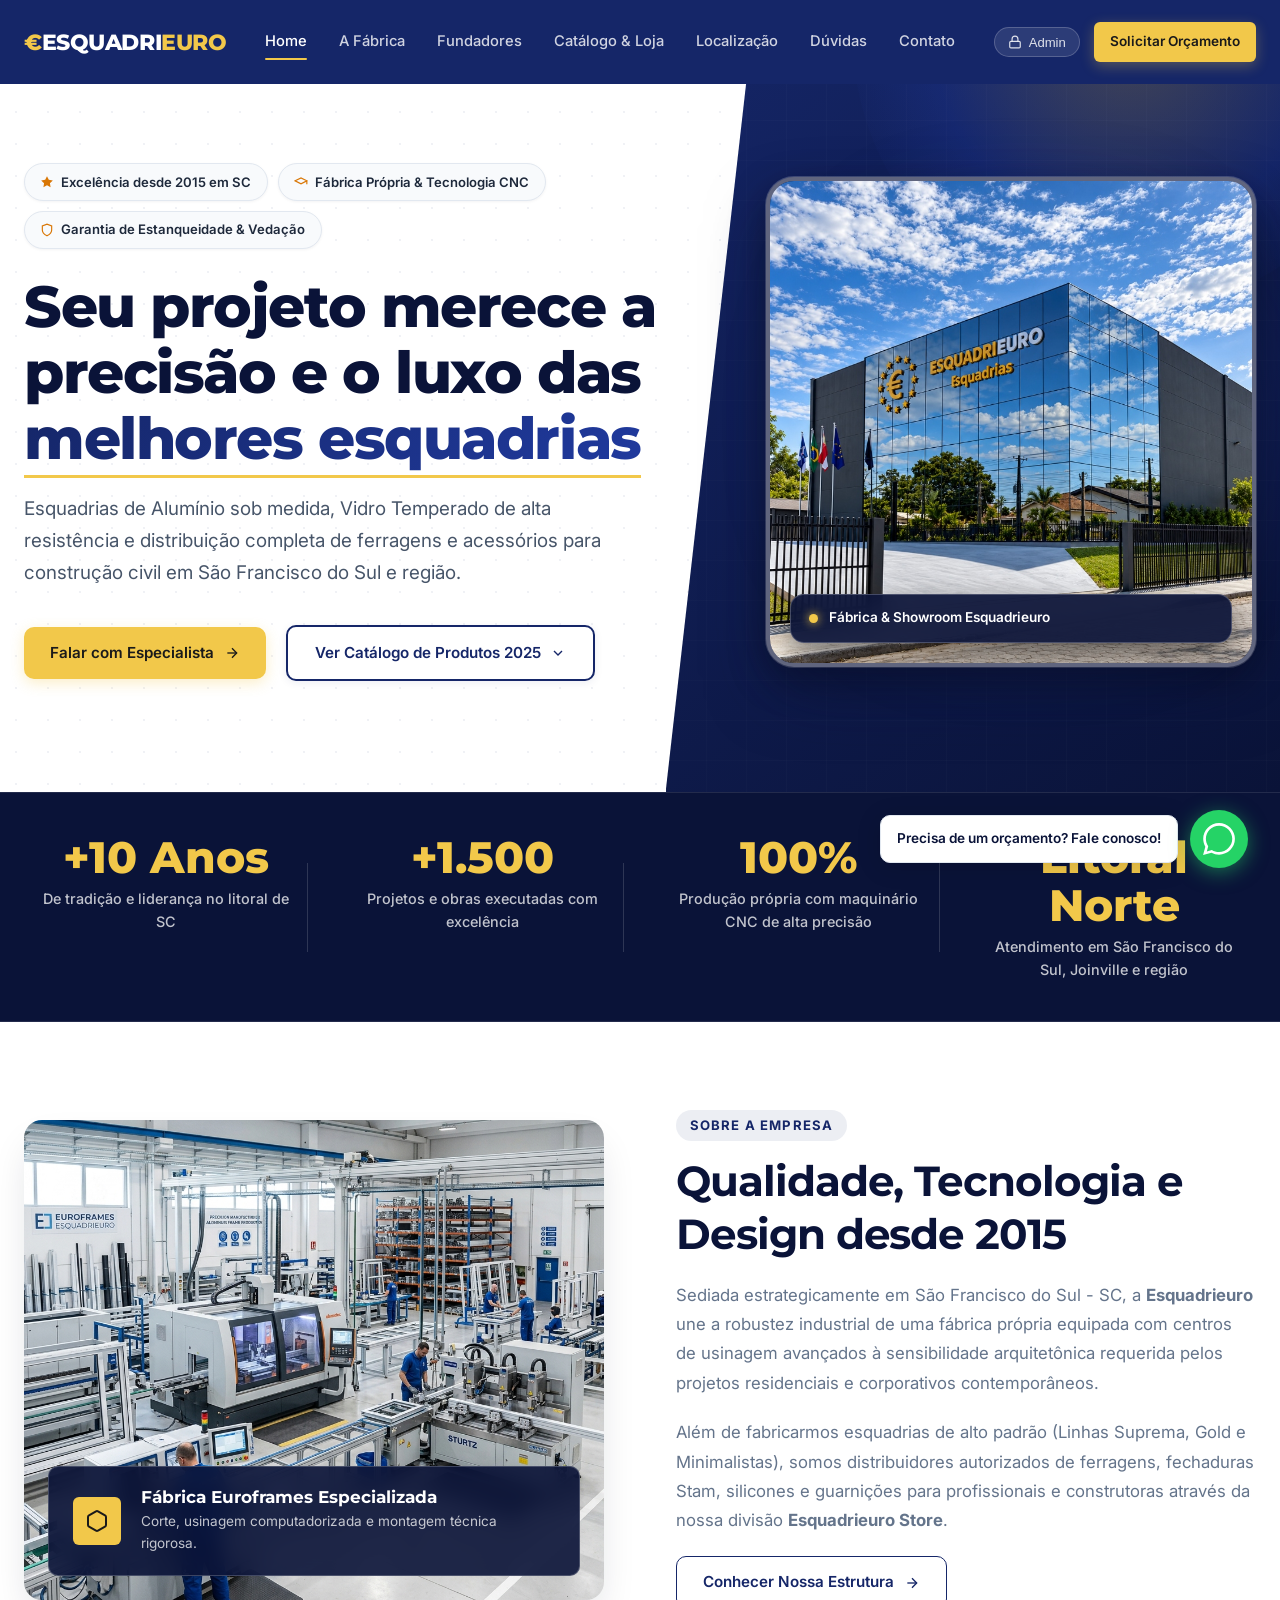
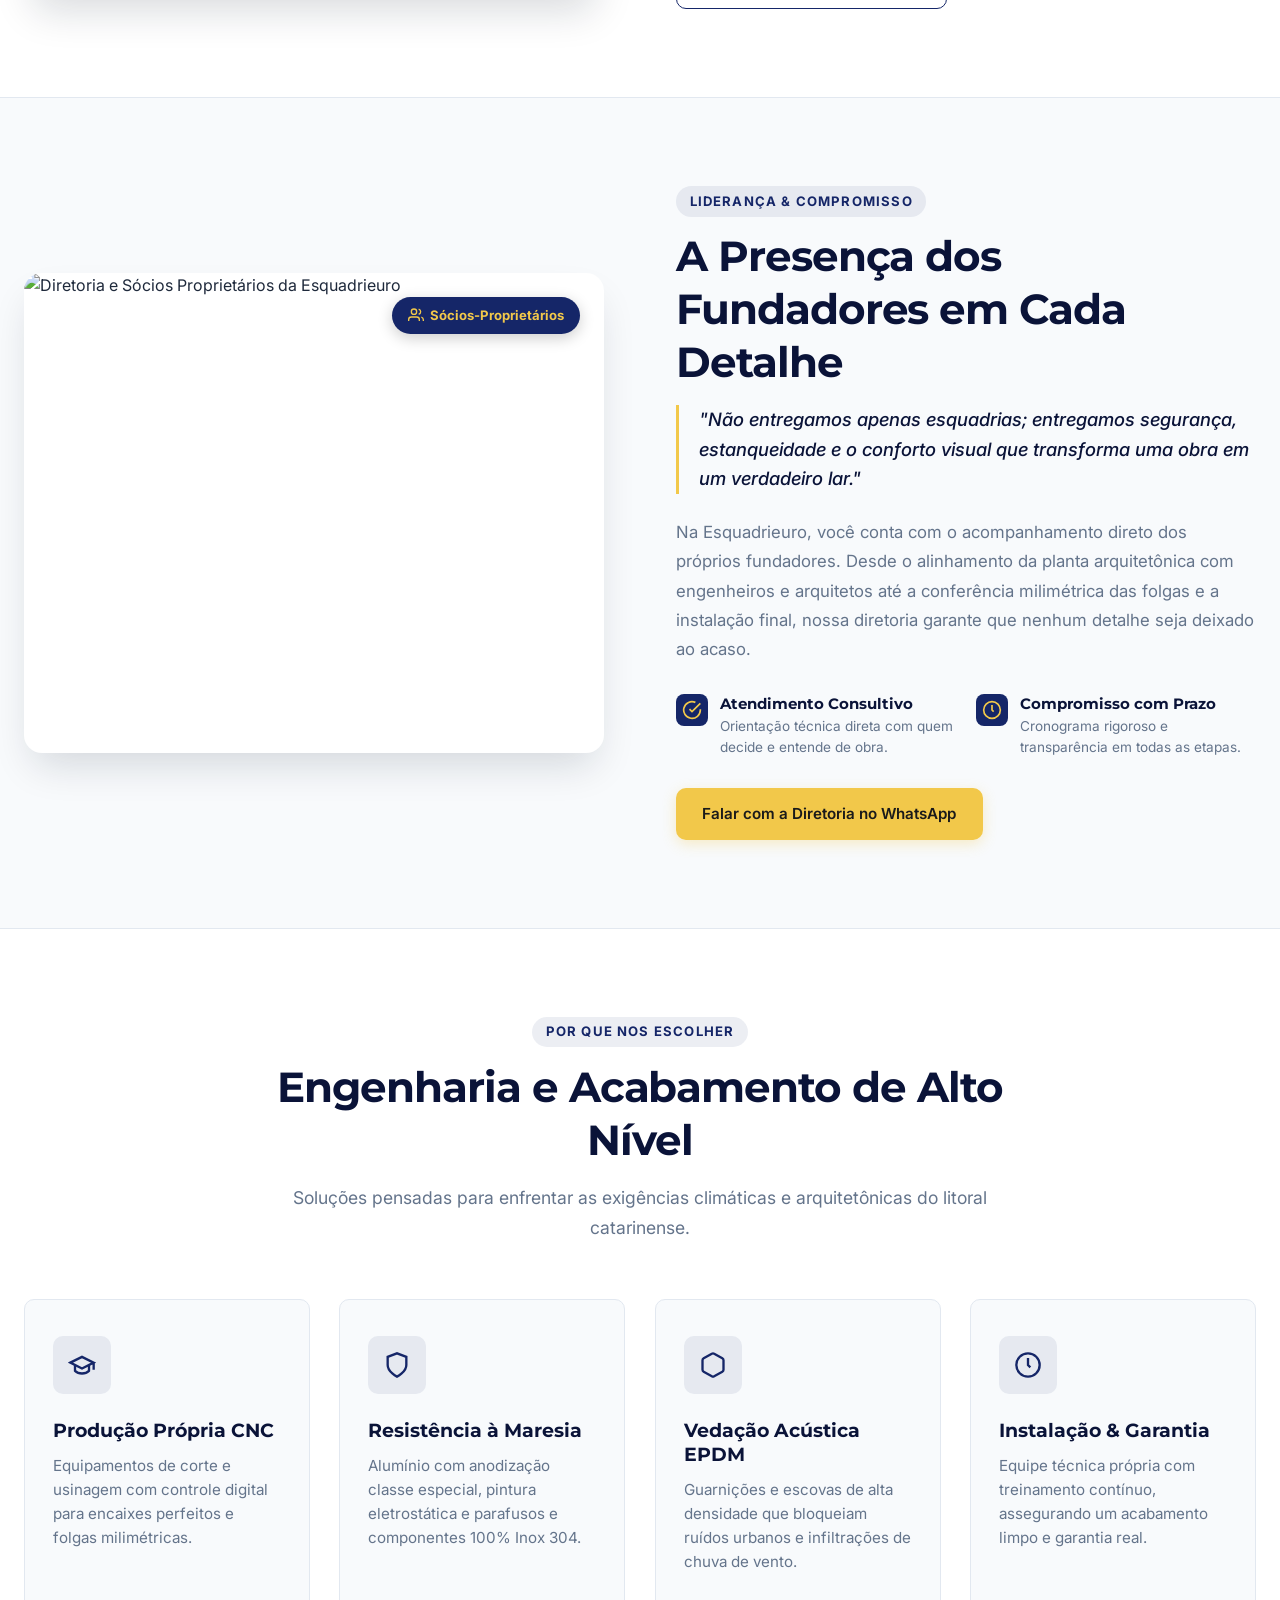
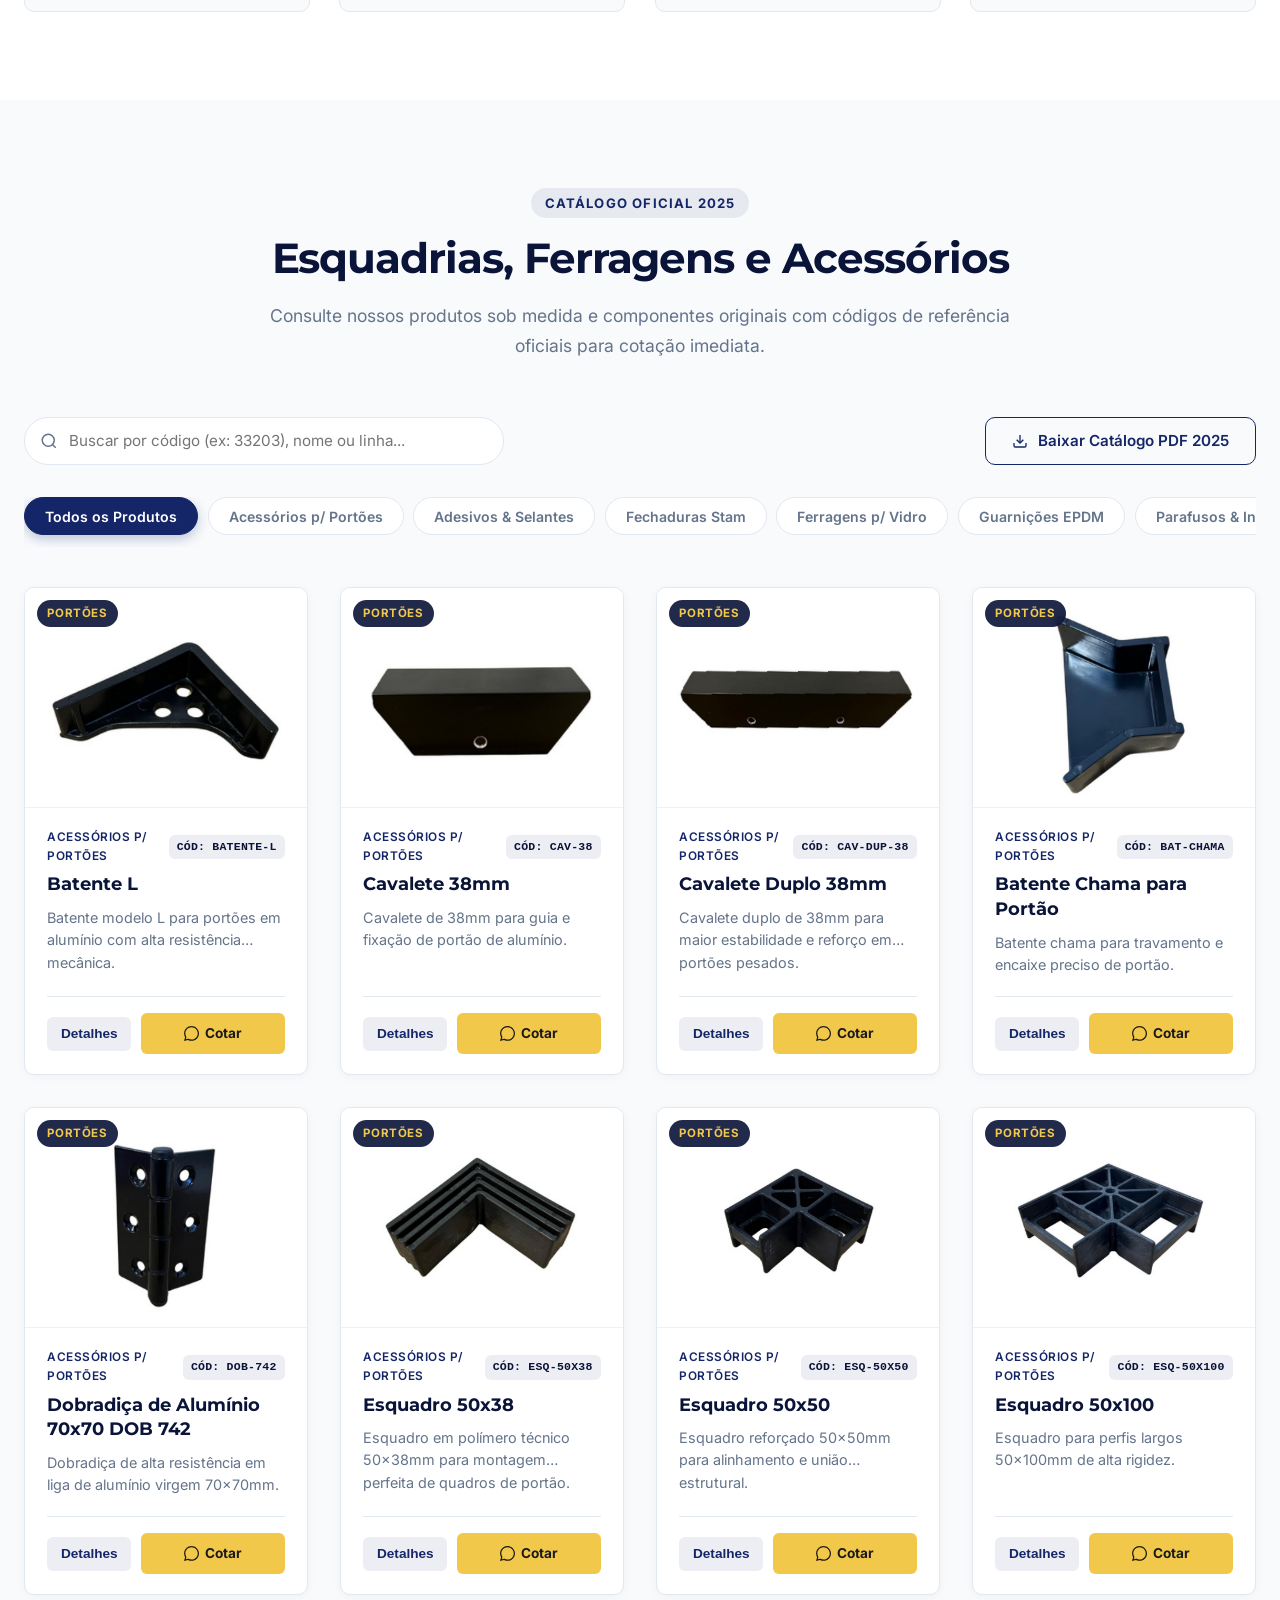
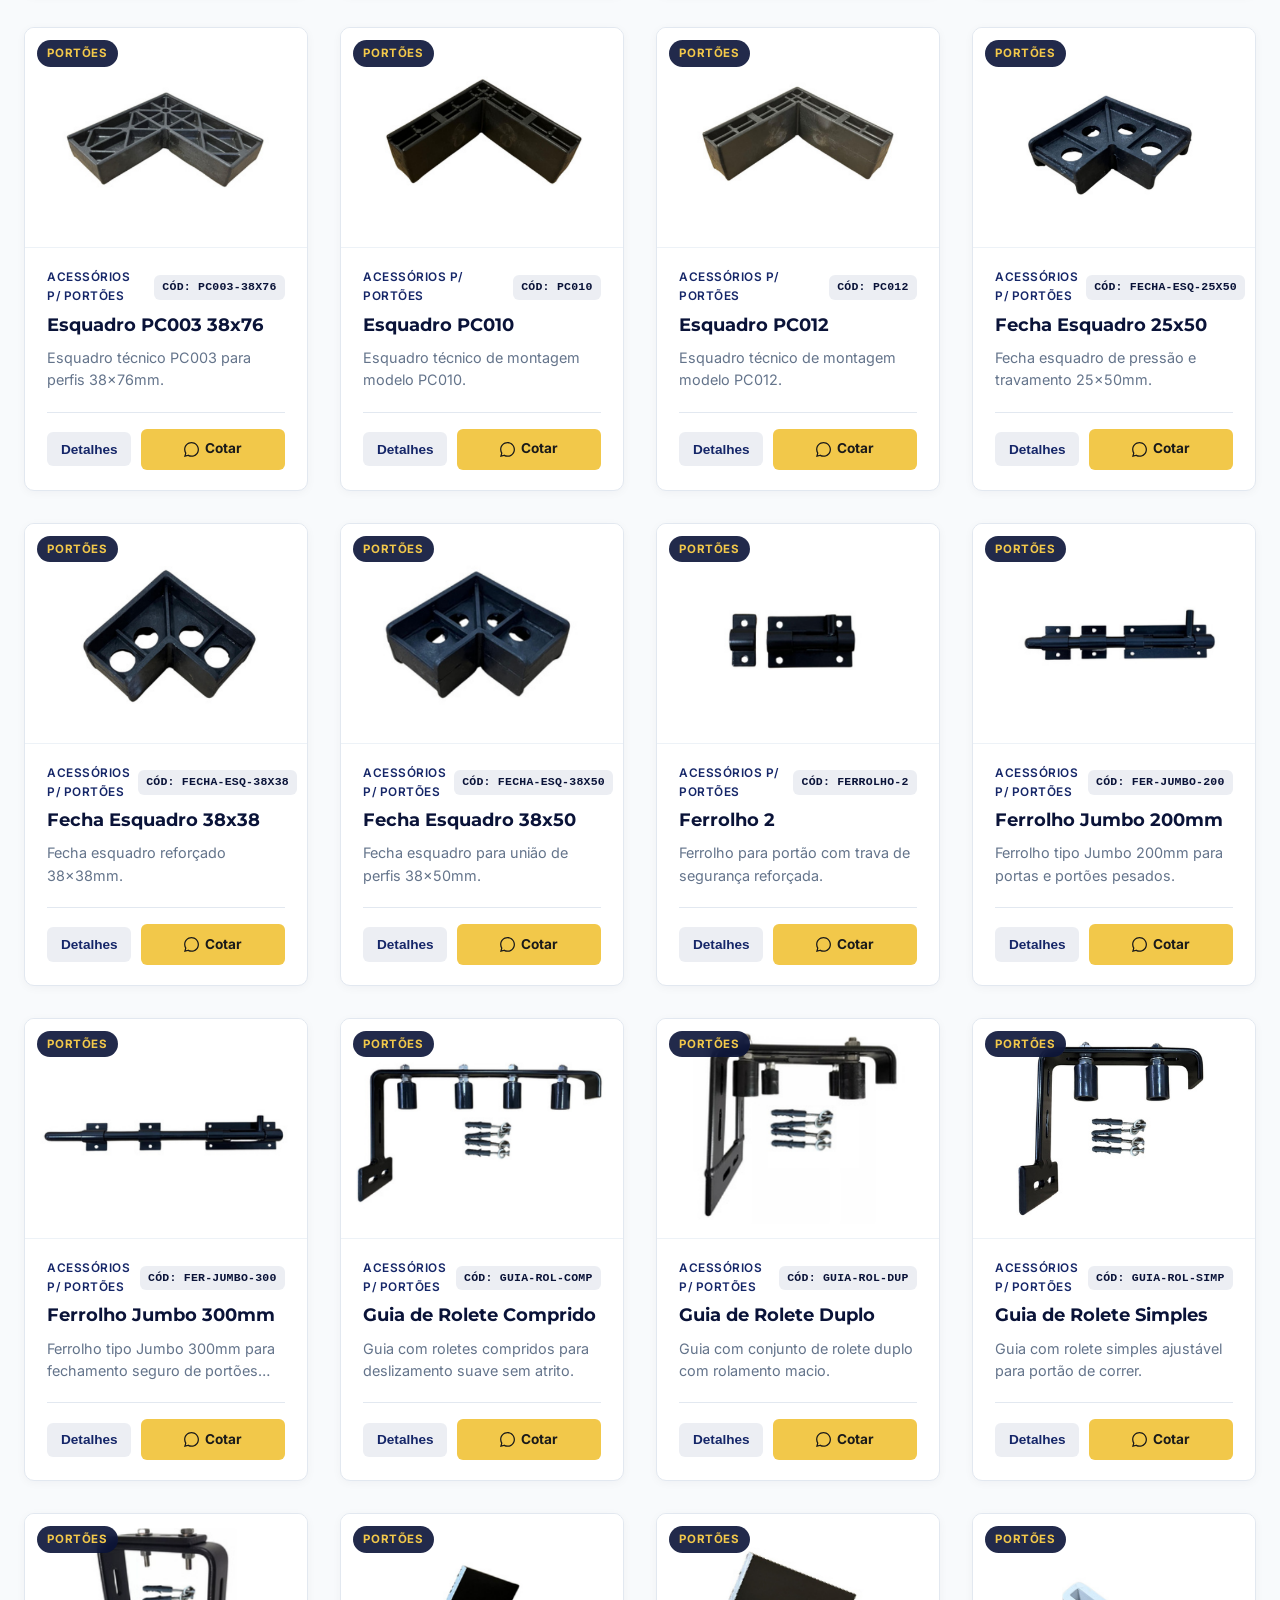
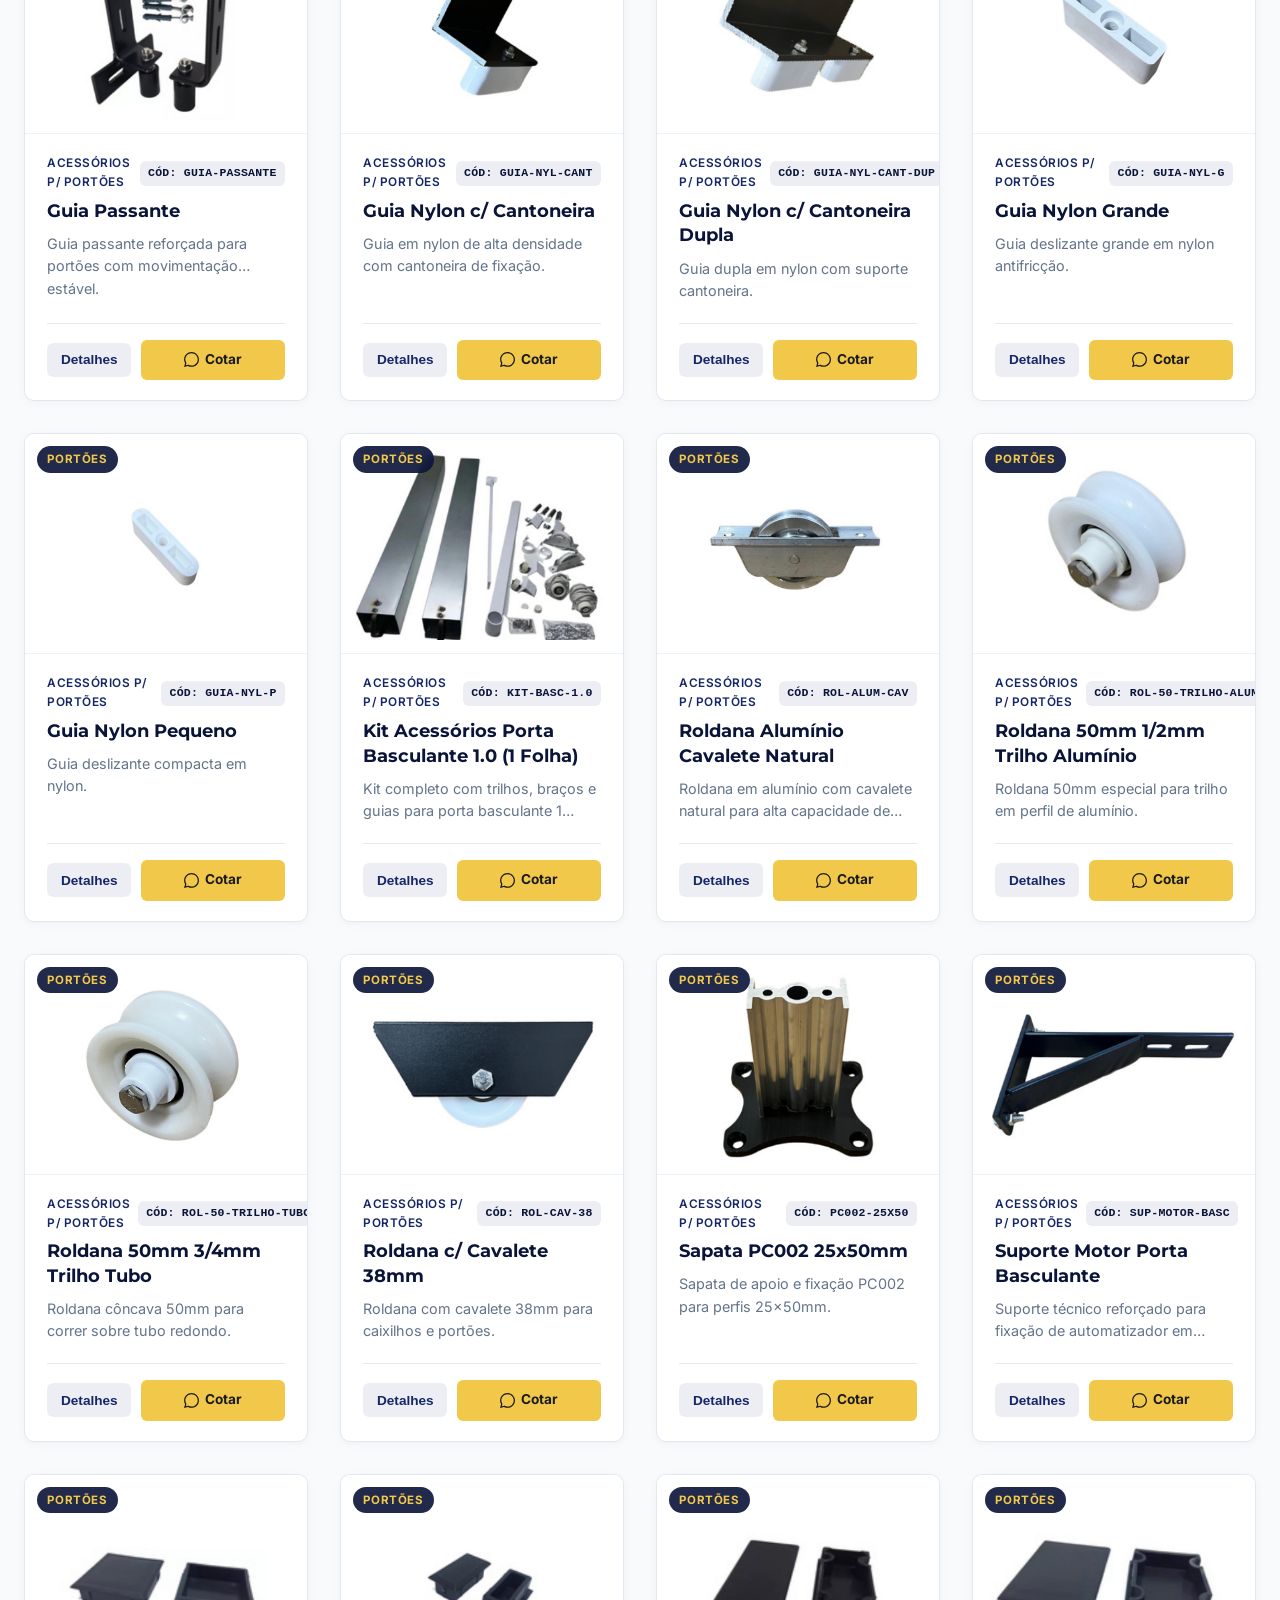
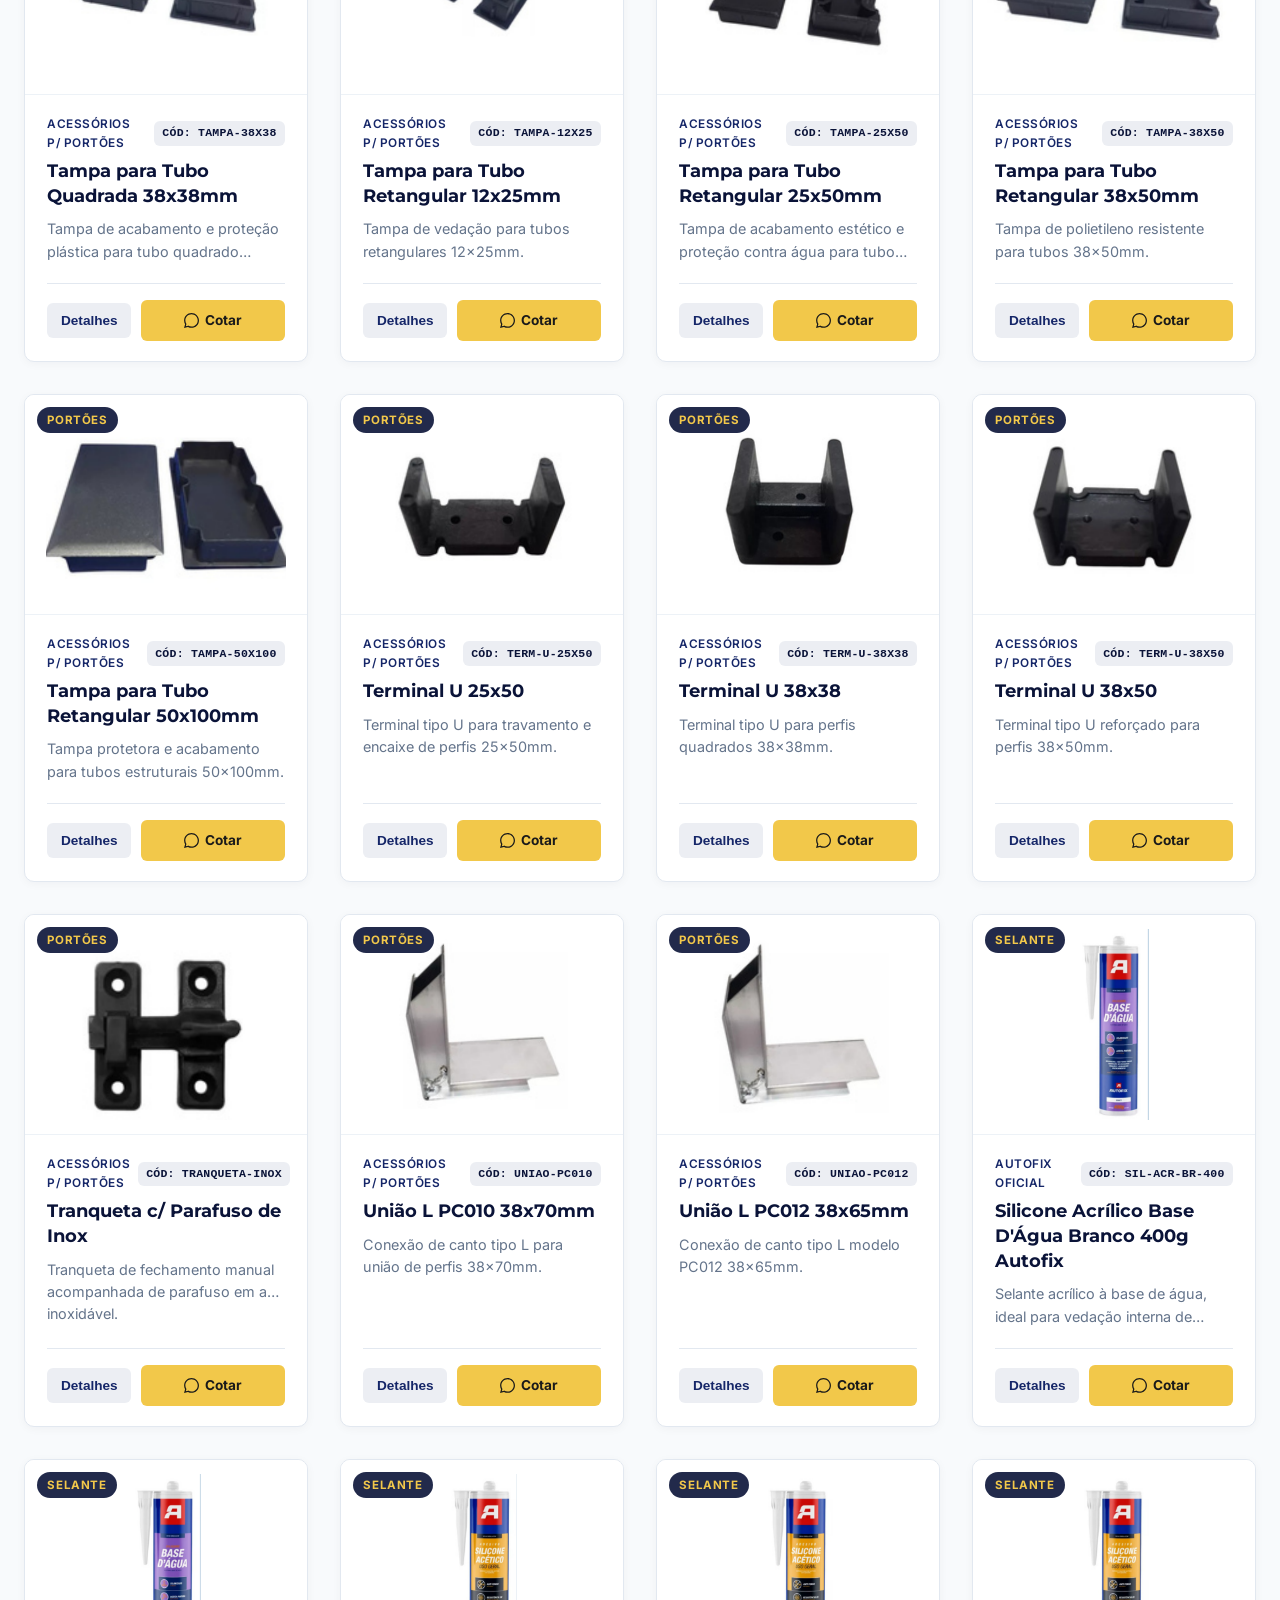
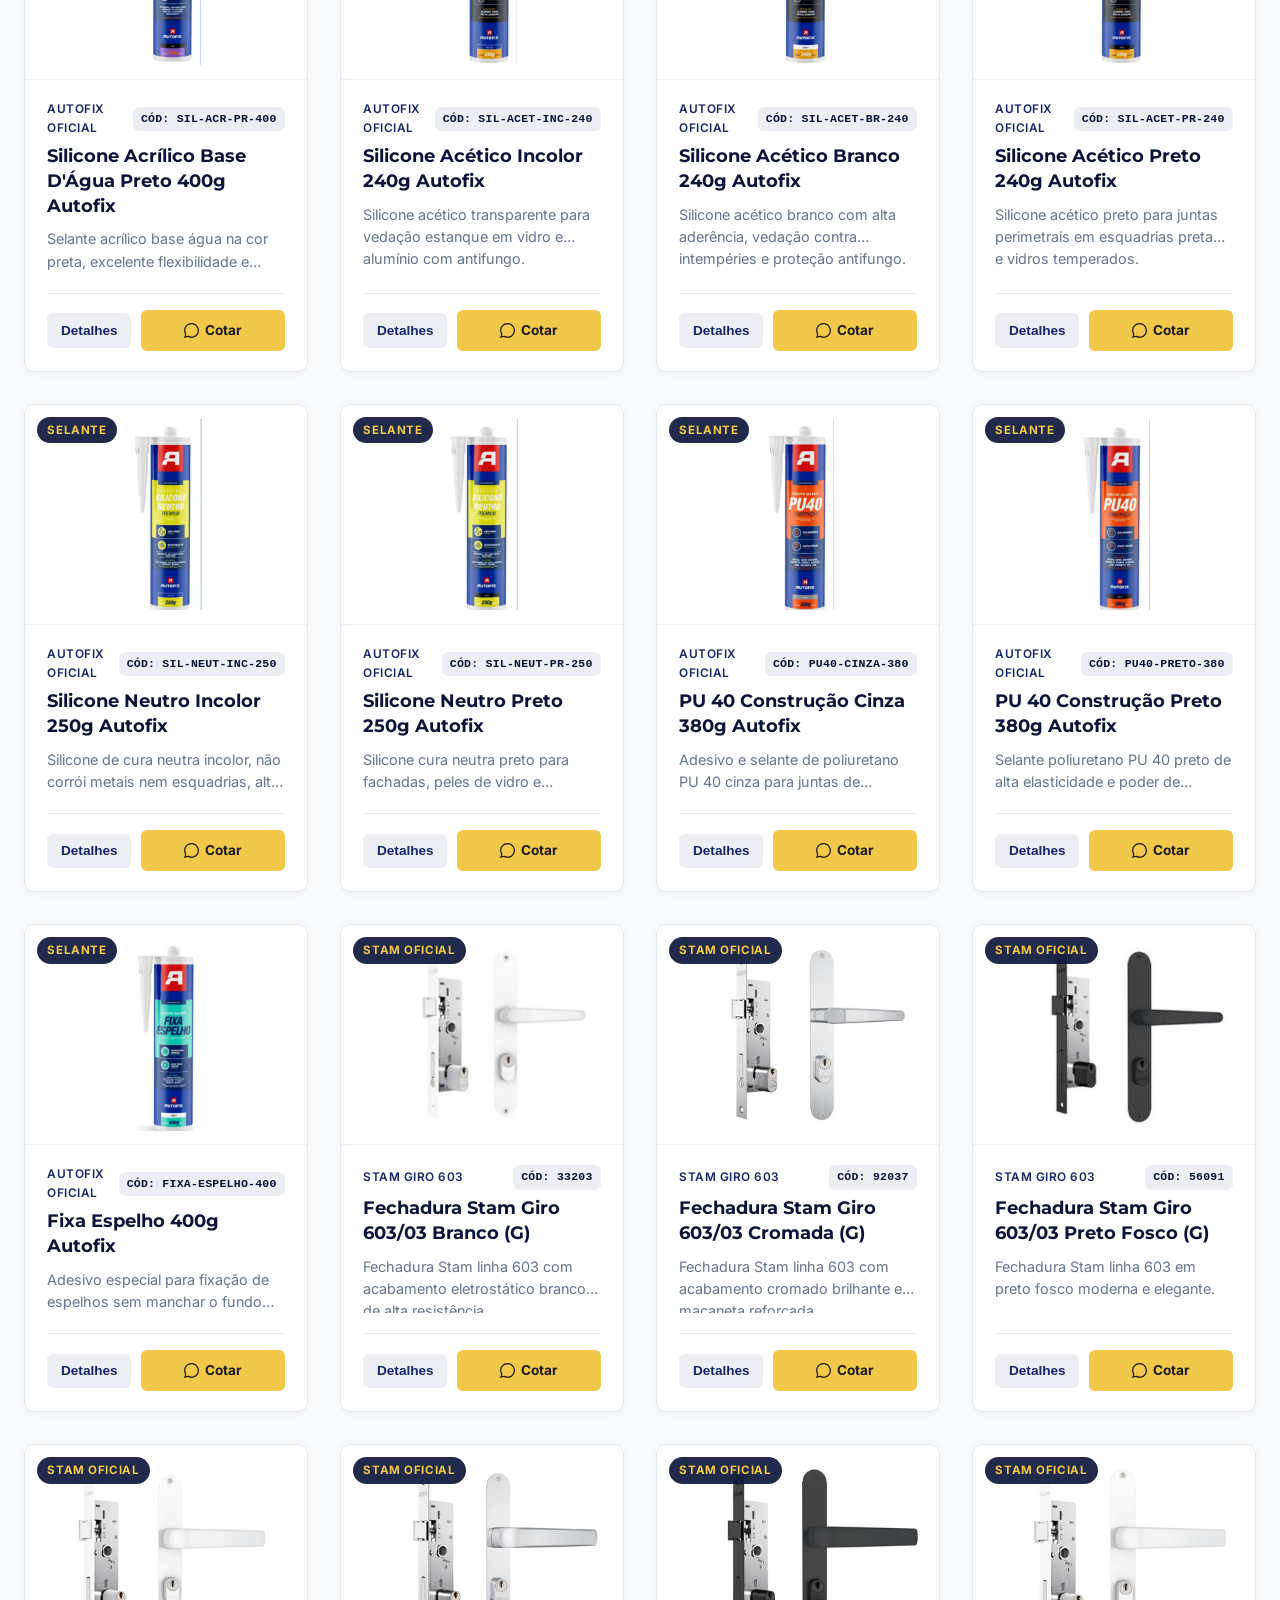
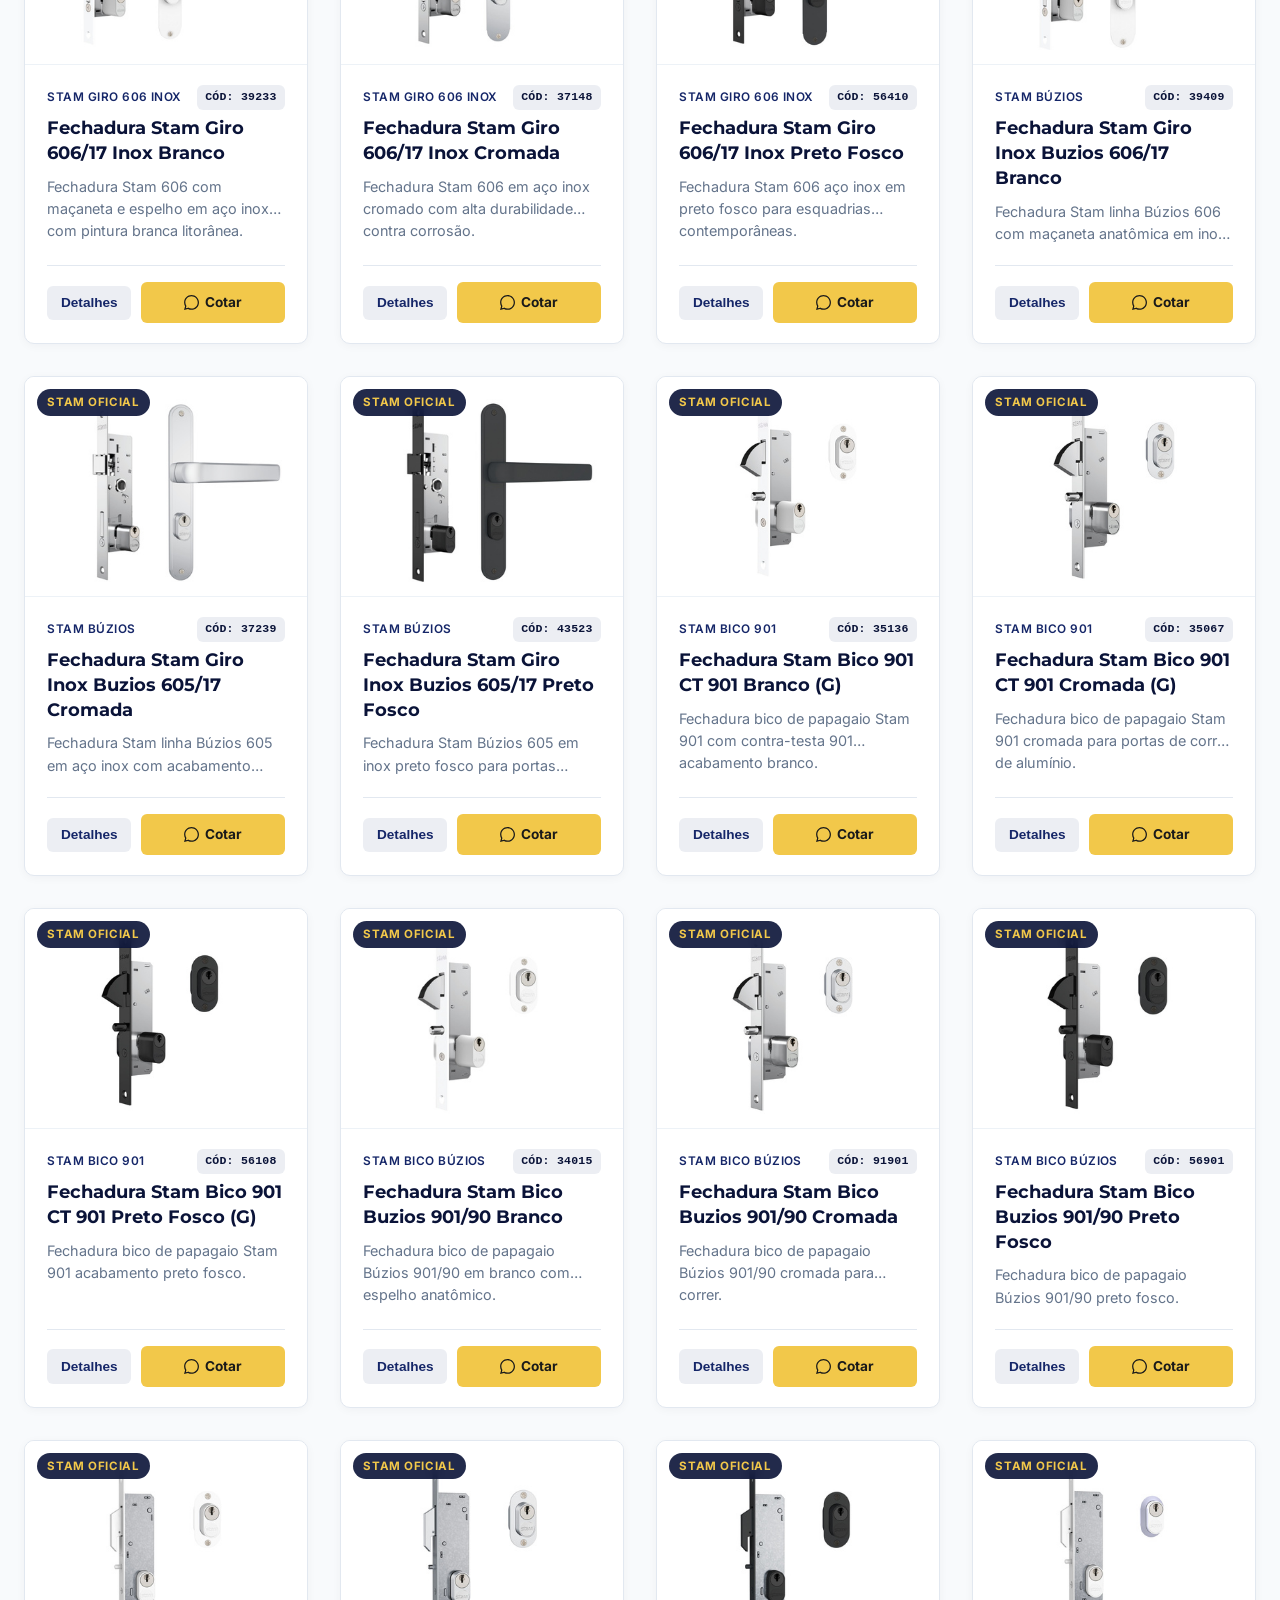
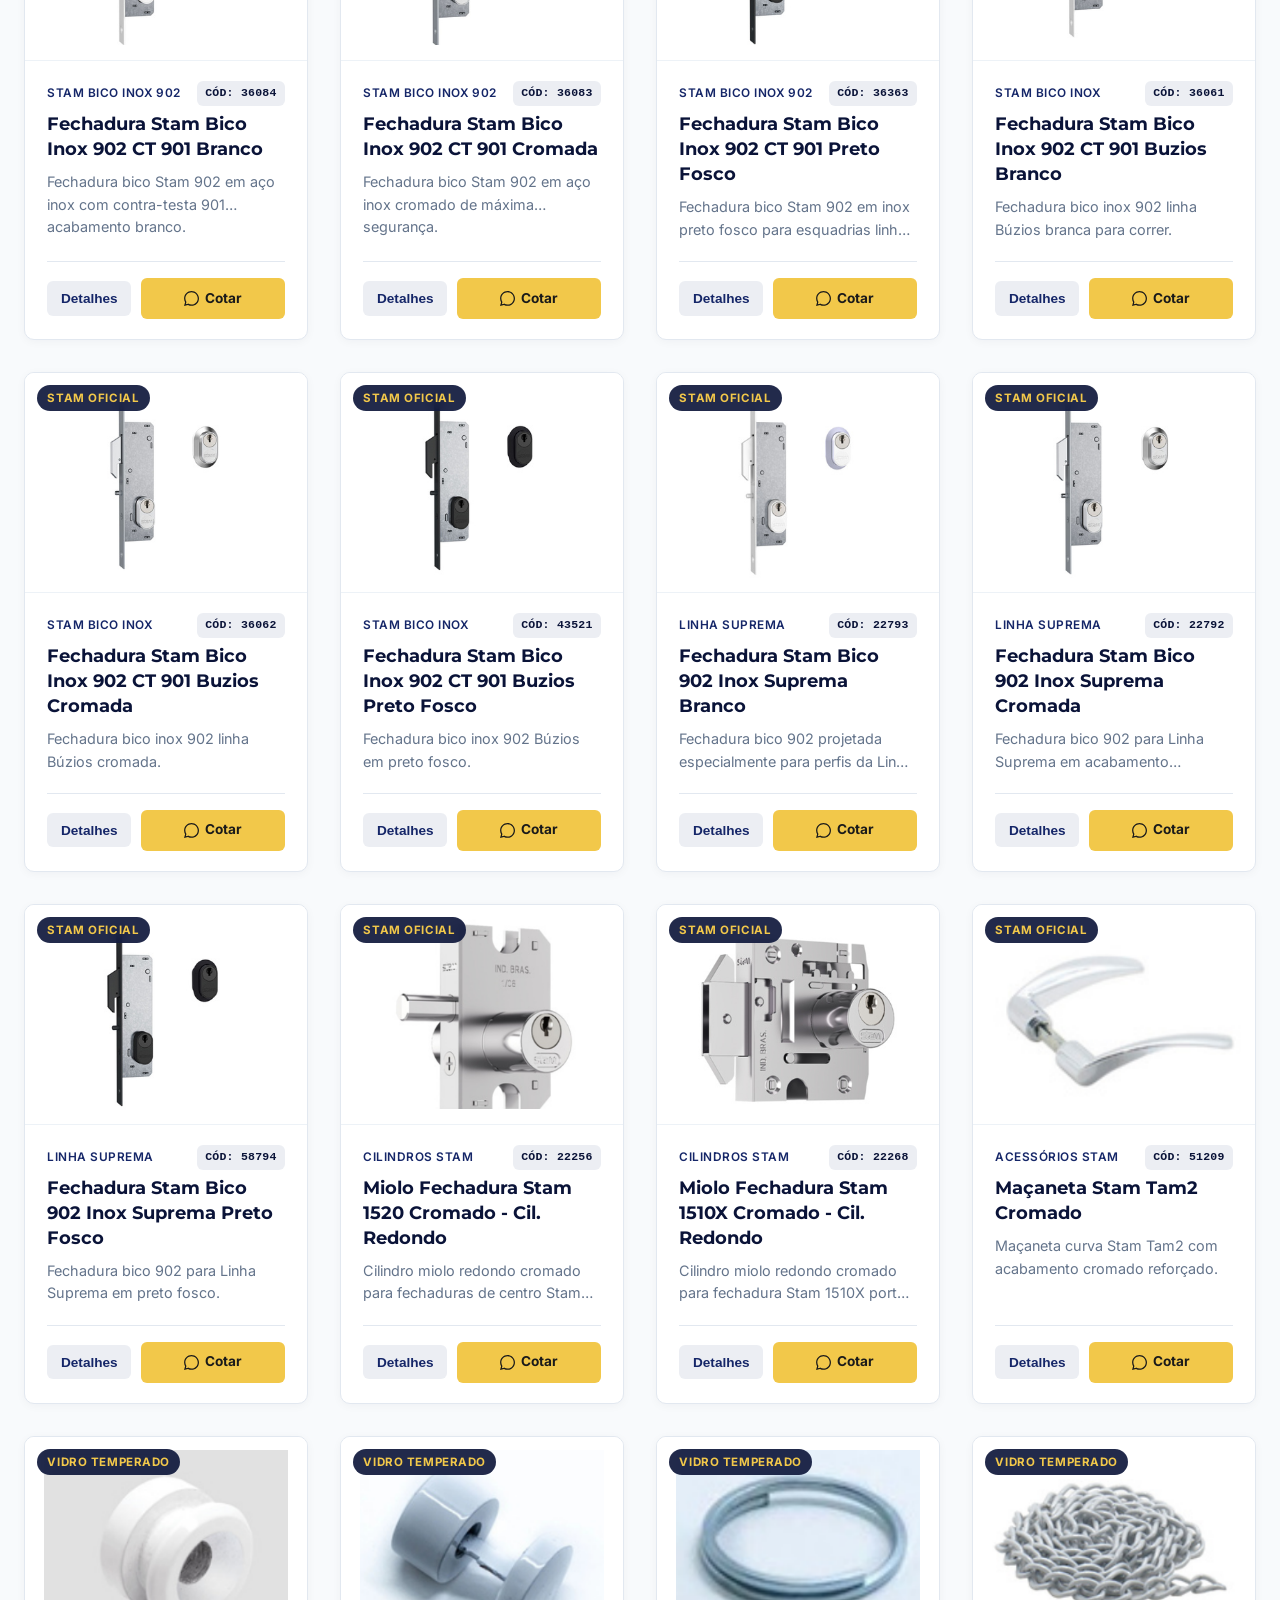
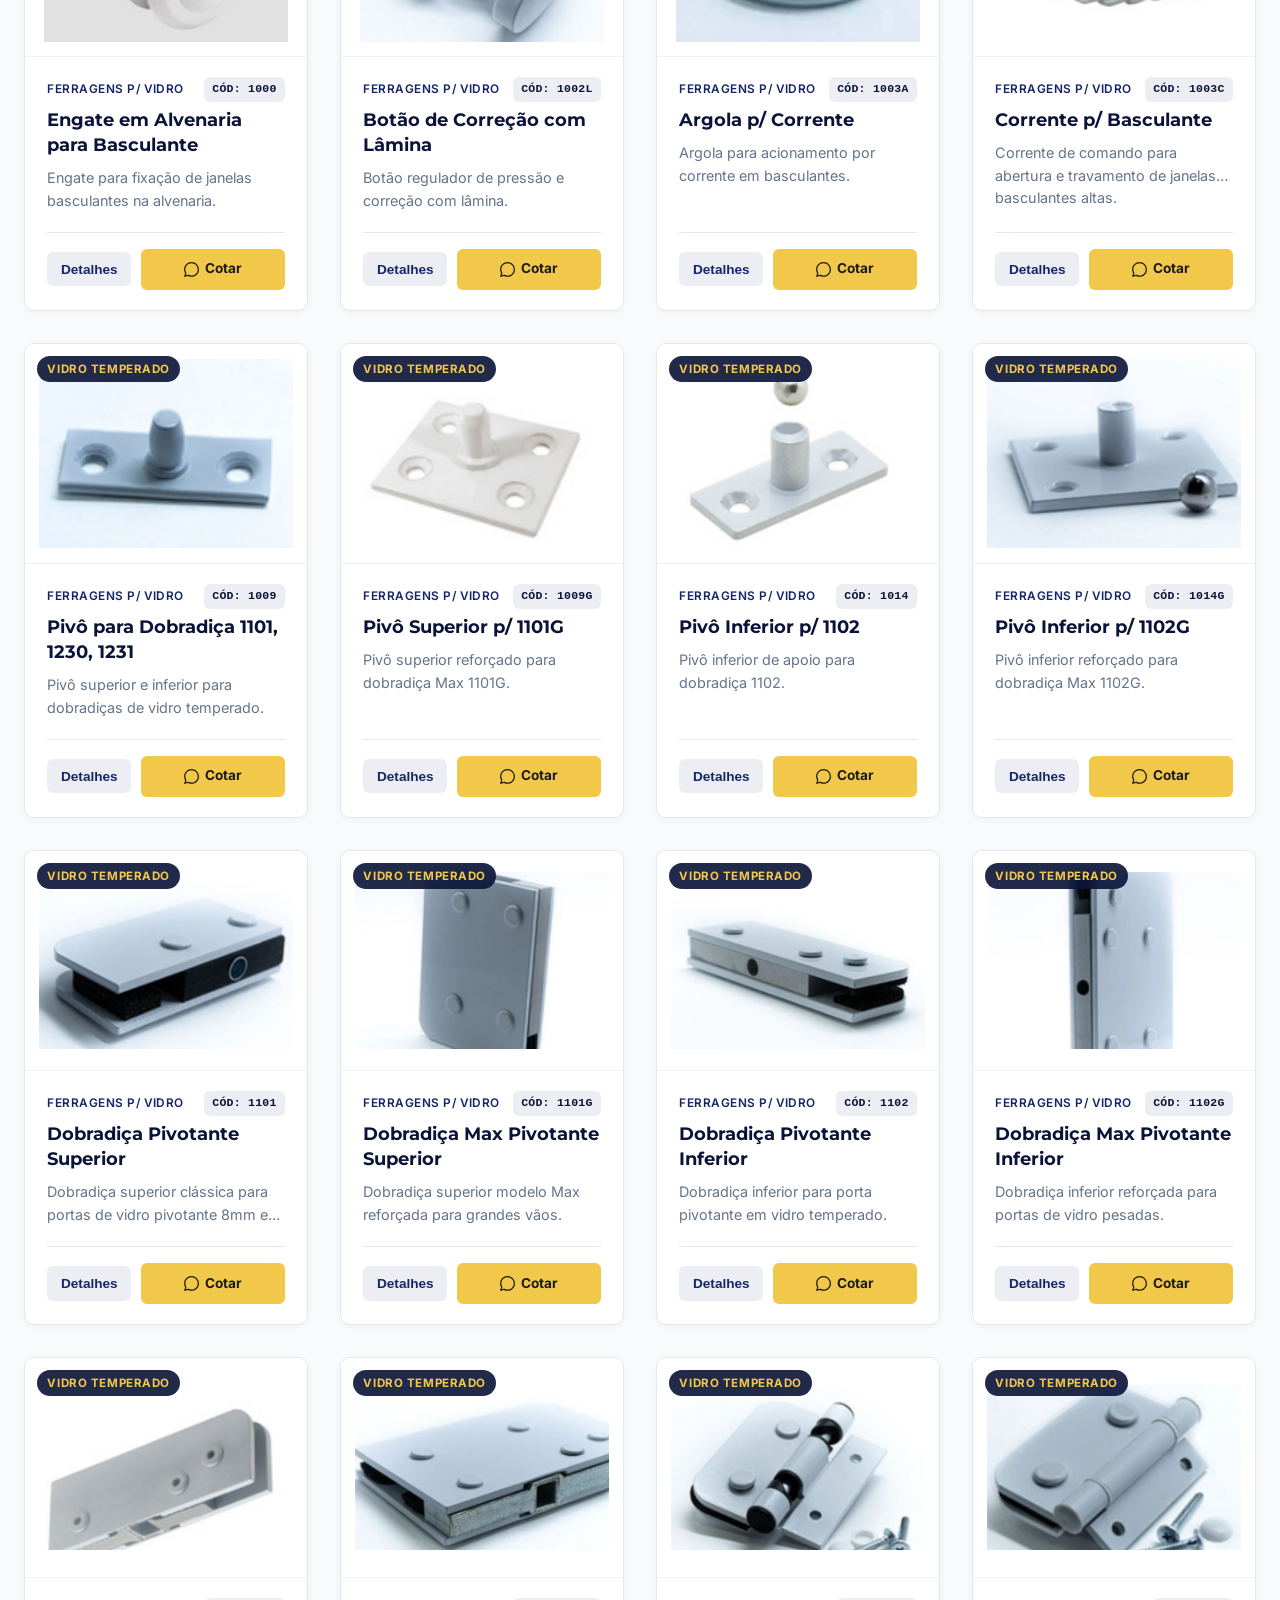
==== commit a107824f: "feat(catalog): integrar catálogo oficial 2025 com 224 produtos reais, fotos limpas e novo design da " ====
--- a/index.html
+++ b/index.html
@@ -3,40 +3,52 @@
 <head>
   <meta charset="UTF-8">
   <meta name="viewport" content="width=device-width, initial-scale=1.0">
-  <title>Esquadrieuro | Esquadrias de Alumínio e Vidro Temperado</title>
-  <meta name="description" content="Esquadrias de alumínio e vidro temperado em São Francisco do Sul. Qualidade e Design desde 2015. Soluções residenciais e comerciais sob medida.">
-  <meta name="keywords" content="esquadrias de aluminio, vidro temperado, janelas de aluminio, portas pivotantes, fachadas, sacadas, São Francisco do Sul, SC">
+  <title>Esquadrieuro | Esquadrias de Alumínio, Vidro Temperado e Ferragens</title>
+  <meta name="description" content="Esquadrias de alumínio sob medida, vidro temperado e distribuição de ferragens e acessórios em São Francisco do Sul e litoral norte de SC. Desde 2015.">
+  <meta name="keywords" content="esquadrias de aluminio, vidro temperado, fechaduras stam, acessorios para portoes, guarnições epd, parafusos inox, São Francisco do Sul, SC">
 
   <!-- Open Graph / Facebook -->
   <meta property="og:type" content="website">
-  <meta property="og:title" content="Esquadrieuro | Esquadrias de Alumínio e Vidro Temperado">
-  <meta property="og:description" content="Qualidade e Design desde 2015 em São Francisco do Sul.">
+  <meta property="og:title" content="Esquadrieuro | Esquadrias de Alumínio e Ferragens">
+  <meta property="og:description" content="Qualidade, Design e Soluções Completas desde 2015 em São Francisco do Sul - SC.">
   <meta property="og:image" content="assets/images/hero.png">
 
   <!-- Stylesheets -->
-  <link rel="stylesheet" href="styles.css">
+  <link rel="stylesheet" href="styles.css?v=2025_v8">
 
   <!-- Favicon / Icons -->
-  <link rel="icon" type="image/svg+xml" href="data:image/svg+xml,<svg xmlns='http://www.w3.org/2000/svg' viewBox='0 0 100 100'><rect width='100' height='100' rx='20' fill='%231d338b'/><text x='50%' y='65%' font-size='60' font-weight='bold' text-anchor='middle' fill='%23f2c84a'>E</text></svg>">
+  <link rel="icon" type="image/svg+xml" href="data:image/svg+xml,<svg xmlns='http://www.w3.org/2000/svg' viewBox='0 0 100 100'><rect width='100' height='100' rx='20' fill='%23152668'/><text x='50%' y='65%' font-size='60' font-weight='bold' text-anchor='middle' fill='%23f2c84a'>E</text></svg>">
 </head>
 <body>
 
   <!-- ==================== HEADER & NAVIGATION ==================== -->
   <header class="header" id="header">
     <div class="container nav-container">
-      <a href="#home" class="logo">ESQUADRI<span>EURO</span></a>
+      <a href="#home" class="logo">
+        <span class="logo-badge">€</span>
+        ESQUADRI<span>EURO</span>
+      </a>
 
       <nav class="nav-menu" id="nav-menu">
         <a href="#home" class="nav-link active">Home</a>
-        <a href="#empresa" class="nav-link">A Empresa</a>
-        <a href="#produtos" class="nav-link">Produtos</a>
+        <a href="#empresa" class="nav-link">A Fábrica</a>
+        <a href="#proprietarios" class="nav-link">Fundadores</a>
+        <a href="#produtos" class="nav-link">Catálogo & Loja</a>
+        <a href="#localizacao" class="nav-link">Localização</a>
+        <a href="#faq" class="nav-link">Dúvidas</a>
         <a href="#contato" class="nav-link">Contato</a>
       </nav>
 
-      <div style="display: flex; align-items: center; gap: 1rem;">
-        <a href="https://wa.me/5547984474374?text=Ol%C3%A1%2C%20gostaria%20de%20solicitar%20um%20or%C3%A7amento%20para%20esquadrias" target="_blank" class="btn btn-primary" id="header-cta-btn">
+      <div class="header-actions">
+        <button class="btn-admin-pill" id="open-admin-btn" title="Área Restrita do Administrador">
+          <svg width="14" height="14" viewBox="0 0 24 24" fill="none" stroke="currentColor" stroke-width="2"><rect x="3" y="11" width="18" height="11" rx="2" ry="2"></rect><path d="M7 11V7a5 5 0 0 1 10 0v4"></path></svg>
+          Admin
+        </button>
+
+        <a href="https://wa.me/5547984474374?text=Ol%C3%A1%2C%20gostaria%20de%20solicitar%20um%20or%C3%A7amento%20com%20a%20Esquadrieuro" target="_blank" class="btn btn-primary btn-sm" id="header-cta-btn">
           Solicitar Orçamento
         </a>
+
         <button class="mobile-toggle" id="mobile-toggle" aria-label="Abrir Menu">
           <svg width="26" height="26" viewBox="0 0 24 24" fill="none" stroke="currentColor" stroke-width="2"><line x1="3" y1="12" x2="21" y2="12"></line><line x1="3" y1="6" x2="21" y2="6"></line><line x1="3" y1="18" x2="21" y2="18"></line></svg>
         </button>
@@ -46,26 +58,79 @@
 
   <!-- ==================== HERO SECTION ==================== -->
   <section class="hero" id="home">
-    <div class="hero-bg">
-      <img src="assets/images/hero.png" alt="Fachada em alumínio de alto padrão Esquadrieuro">
-    </div>
-    <div class="hero-overlay"></div>
-
-    <div class="container hero-content">
-      <h1 class="hero-title">Seu lar merece o melhor em esquadrias</h1>
-
-      <p class="hero-description">
-        Esquadrias de Alumínio e Vidro Temperado — Qualidade e Design desde 2015 em São Francisco do Sul.
-      </p>
-
-      <div class="hero-actions">
-        <a href="https://wa.me/5547984474374?text=Ol%C3%A1%2C%20gostaria%20de%20solicitar%20um%20or%C3%A7amento%20para%20esquadrias" target="_blank" class="btn btn-primary" id="hero-btn-orcamento">
-          Solicitar Orçamento
-        </a>
-        <a href="#produtos" class="btn btn-outline-light" id="hero-btn-catalogo">
-          Ver Catálogo
-          <svg width="16" height="16" viewBox="0 0 24 24" fill="none" stroke="currentColor" stroke-width="2"><line x1="5" y1="12" x2="19" y2="12"></line><polyline points="12 5 19 12 12 19"></polyline></svg>
-        </a>
+    <div class="hero-split-bg"></div>
+    <div class="hero-left-pattern"></div>
+
+    <div class="container hero-grid">
+      <div class="hero-content">
+        <div class="hero-trust-badges">
+          <span class="hero-badge-item">
+            <svg width="14" height="14" viewBox="0 0 24 24" fill="currentColor"><polygon points="12 2 15.09 8.26 22 9.27 17 14.14 18.18 21.02 12 17.77 5.82 21.02 7 14.14 2 9.27 8.91 8.26 12 2"></polygon></svg>
+            Excelência desde 2015 em SC
+          </span>
+          <span class="hero-badge-item">
+            <svg width="14" height="14" viewBox="0 0 24 24" fill="none" stroke="currentColor" stroke-width="2"><path d="M22 10v6M2 10l10-5 10 5-10 5z"></path></svg>
+            Fábrica Própria & Tecnologia CNC
+          </span>
+          <span class="hero-badge-item">
+            <svg width="14" height="14" viewBox="0 0 24 24" fill="none" stroke="currentColor" stroke-width="2"><path d="M12 22s8-4 8-10V5l-8-3-8 3v7c0 6 8 10 8 10z"></path></svg>
+            Garantia de Estanqueidade & Vedação
+          </span>
+        </div>
+
+        <h1 class="hero-title">
+          Seu projeto merece a precisão e o luxo das <span>melhores esquadrias</span>
+        </h1>
+
+        <p class="hero-description">
+          Esquadrias de Alumínio sob medida, Vidro Temperado de alta resistência e distribuição completa de ferragens e acessórios para construção civil em São Francisco do Sul e região.
+        </p>
+
+        <div class="hero-actions">
+          <a href="https://wa.me/5547984474374?text=Ol%C3%A1%21%20Gostaria%20de%20solicitar%20um%20or%C3%A7amento%20para%20o%20meu%20projeto." target="_blank" class="btn btn-primary" id="hero-btn-orcamento">
+            Falar com Especialista
+            <svg width="16" height="16" viewBox="0 0 24 24" fill="none" stroke="currentColor" stroke-width="2"><line x1="5" y1="12" x2="19" y2="12"></line><polyline points="12 5 19 12 12 19"></polyline></svg>
+          </a>
+          <a href="#produtos" class="btn btn-outline-navy" id="hero-btn-catalogo">
+            Ver Catálogo de Produtos 2025
+            <svg width="16" height="16" viewBox="0 0 24 24" fill="none" stroke="currentColor" stroke-width="2"><polyline points="6 9 12 15 18 9"></polyline></svg>
+          </a>
+        </div>
+      </div>
+
+      <!-- Espaço quadrado com bordas arredondadas para foto da empresa -->
+      <div class="hero-media">
+        <div class="hero-square-card">
+          <img src="assets/images/empresa.jpg" alt="Sede e Fábrica Própria da Esquadrieuro em São Francisco do Sul" class="hero-square-img" id="hero-empresa-img">
+          <div class="hero-square-tag">
+            <span class="hero-square-dot"></span>
+            <span>Fábrica & Showroom Esquadrieuro</span>
+          </div>
+        </div>
+      </div>
+    </div>
+  </section>
+
+  <!-- ==================== STATS STRIP ==================== -->
+  <section class="stats-strip">
+    <div class="container">
+      <div class="stats-grid">
+        <div class="stat-item">
+          <div class="stat-number">+10 Anos</div>
+          <div class="stat-label">De tradição e liderança no litoral de SC</div>
+        </div>
+        <div class="stat-item">
+          <div class="stat-number">+1.500</div>
+          <div class="stat-label">Projetos e obras executadas com excelência</div>
+        </div>
+        <div class="stat-item">
+          <div class="stat-number">100%</div>
+          <div class="stat-label">Produção própria com maquinário CNC de alta precisão</div>
+        </div>
+        <div class="stat-item">
+          <div class="stat-number">Litoral Norte</div>
+          <div class="stat-label">Atendimento em São Francisco do Sul, Joinville e região</div>
+        </div>
       </div>
     </div>
   </section>
@@ -75,21 +140,30 @@
     <div class="container">
       <div class="about-grid">
         <div class="about-image-wrapper">
-          <img src="assets/images/fabrica.png" alt="Fábrica Euroframes Esquadrieuro">
+          <img src="assets/images/fabrica.png" alt="Parque fabril de ponta da Esquadrieuro">
+          <div class="about-floating-card">
+            <div class="icon-box">
+              <svg width="24" height="24" viewBox="0 0 24 24" fill="none" stroke="currentColor" stroke-width="2"><path d="M21 16V8a2 2 0 0 0-1-1.73l-7-4a2 2 0 0 0-2 0l-7 4A2 2 0 0 0 3 8v8a2 2 0 0 0 1 1.73l7 4a2 2 0 0 0 2 0l7-4A2 2 0 0 0 21 16z"></path></svg>
+            </div>
+            <div>
+              <h4>Fábrica Euroframes Especializada</h4>
+              <p>Corte, usinagem computadorizada e montagem técnica rigorosa.</p>
+            </div>
+          </div>
         </div>
 
         <div class="about-content">
-          <span class="eyebrow">Sobre Nós</span>
-          <h2 class="section-title">Qualidade e Design desde 2015</h2>
+          <span class="eyebrow">Sobre a Empresa</span>
+          <h2 class="section-title">Qualidade, Tecnologia e Design desde 2015</h2>
           <p class="about-text">
-            Estamos localizados em São Francisco do Sul, oferecendo produtos de esquadrias de alumínio e vidro temperado de alta qualidade desde 2015.
+            Sediada estrategicamente em São Francisco do Sul - SC, a <strong>Esquadrieuro</strong> une a robustez industrial de uma fábrica própria equipada com centros de usinagem avançados à sensibilidade arquitetônica requerida pelos projetos residenciais e corporativos contemporâneos.
           </p>
           <p class="about-text">
-            Atendemos projetos residenciais e comerciais com o compromisso de entregar qualidade, design e excelência em cada detalhe.
+            Além de fabricarmos esquadrias de alto padrão (Linhas Suprema, Gold e Minimalistas), somos distribuidores autorizados de ferragens, fechaduras Stam, silicones e guarnições para profissionais e construtoras através da nossa divisão <strong>Esquadrieuro Store</strong>.
           </p>
 
-          <a href="https://wa.me/5547984474374?text=Gostaria%20de%20saber%20mais%20sobre%20a%20hist%C3%B3ria%20e%20produtos%20da%20Esquadrieuro" target="_blank" class="btn btn-outline" id="about-btn-historia">
-            Conheça Nossa História
+          <a href="https://wa.me/5547984474374?text=Ol%C3%A1%2C%20gostaria%20de%20conhecer%20mais%20sobre%20a%20f%C3%A1brica%20da%20Esquadrieuro" target="_blank" class="btn btn-outline" id="about-btn-historia">
+            Conhecer Nossa Estrutura
             <svg width="16" height="16" viewBox="0 0 24 24" fill="none" stroke="currentColor" stroke-width="2"><line x1="5" y1="12" x2="19" y2="12"></line><polyline points="12 5 19 12 12 19"></polyline></svg>
           </a>
         </div>
@@ -97,113 +171,258 @@
     </div>
   </section>
 
+  <!-- ==================== QUEM SOMOS / FUNDADORES & PROPRIETÁRIOS ==================== -->
+  <section class="founders-section section-padding" id="proprietarios">
+    <div class="container">
+      <div class="founders-grid">
+        <div class="founders-image-box">
+          <img src="assets/images/proprietarios.jpg" alt="Diretoria e Sócios Proprietários da Esquadrieuro" id="founders-display-img">
+          <div class="founders-badge">
+            <svg width="16" height="16" viewBox="0 0 24 24" fill="none" stroke="currentColor" stroke-width="2"><path d="M17 21v-2a4 4 0 0 0-4-4H5a4 4 0 0 0-4 4v2"></path><circle cx="9" cy="7" r="4"></circle><path d="M23 21v-2a4 4 0 0 0-3-3.87"></path><path d="M16 3.13a4 4 0 0 1 0 7.75"></path></svg>
+            Sócios-Proprietários
+          </div>
+        </div>
+
+        <div class="founders-content">
+          <span class="eyebrow">Liderança & Compromisso</span>
+          <h2 class="section-title" id="founders-title">A Presença dos Fundadores em Cada Detalhe</h2>
+          
+          <p class="founders-quote" id="founders-quote">
+            "Não entregamos apenas esquadrias; entregamos segurança, estanqueidade e o conforto visual que transforma uma obra em um verdadeiro lar."
+          </p>
+
+          <p class="about-text" id="founders-bio">
+            Na Esquadrieuro, você conta com o acompanhamento direto dos próprios fundadores. Desde o alinhamento da planta arquitetônica com engenheiros e arquitetos até a conferência milimétrica das folgas e a instalação final, nossa diretoria garante que nenhum detalhe seja deixado ao acaso.
+          </p>
+
+          <div class="founders-pillars">
+            <div class="pillar-item">
+              <svg width="32" height="32" viewBox="0 0 24 24" fill="none" stroke="currentColor" stroke-width="2"><path d="M22 11.08V12a10 10 0 1 1-5.93-9.14"></path><polyline points="22 4 12 14.01 9 11.01"></polyline></svg>
+              <div>
+                <h5>Atendimento Consultivo</h5>
+                <p>Orientação técnica direta com quem decide e entende de obra.</p>
+              </div>
+            </div>
+            <div class="pillar-item">
+              <svg width="32" height="32" viewBox="0 0 24 24" fill="none" stroke="currentColor" stroke-width="2"><circle cx="12" cy="12" r="10"></circle><polyline points="12 6 12 12 14 14"></polyline></svg>
+              <div>
+                <h5>Compromisso com Prazo</h5>
+                <p>Cronograma rigoroso e transparência em todas as etapas.</p>
+              </div>
+            </div>
+          </div>
+
+          <a href="https://wa.me/5547984474374?text=Ol%C3%A1%2C%20gostaria%20de%20conversar%20diretamente%20com%20a%20equipe%20de%20dire%C3%A7%C3%A3o%20da%20Esquadrieuro" target="_blank" class="btn btn-primary">
+            Falar com a Diretoria no WhatsApp
+          </a>
+        </div>
+      </div>
+    </div>
+  </section>
+
   <!-- ==================== POR QUE NOS ESCOLHER (DIFERENCIAIS) ==================== -->
   <section class="differentials section-padding" id="diferenciais">
     <div class="container">
       <div class="section-header">
         <span class="eyebrow">Por Que Nos Escolher</span>
-        <h2 class="section-title">Diferenciais que Fazem a Diferença</h2>
+        <h2 class="section-title">Engenharia e Acabamento de Alto Nível</h2>
+        <p class="section-subtitle">Soluções pensadas para enfrentar as exigências climáticas e arquitetônicas do litoral catarinense.</p>
       </div>
 
       <div class="diff-grid">
         <div class="diff-card">
           <div class="diff-icon">
-            <svg width="26" height="26" viewBox="0 0 24 24" fill="none" stroke="currentColor" stroke-width="2"><path d="M22 10v6M2 10l10-5 10 5-10 5z"></path><path d="M6 12v5c3 3 9 3 12 0v-5"></path></svg>
-          </div>
-          <h3 class="diff-title">Produção Própria</h3>
-          <p class="diff-desc">Fábrica equipada com tecnologia de ponta para controle total de qualidade.</p>
+            <svg width="28" height="28" viewBox="0 0 24 24" fill="none" stroke="currentColor" stroke-width="2"><path d="M22 10v6M2 10l10-5 10 5-10 5z"></path><path d="M6 12v5c3 3 9 3 12 0v-5"></path></svg>
+          </div>
+          <h3 class="diff-title">Produção Própria CNC</h3>
+          <p class="diff-desc">Equipamentos de corte e usinagem com controle digital para encaixes perfeitos e folgas milimétricas.</p>
         </div>
 
         <div class="diff-card">
           <div class="diff-icon">
-            <svg width="26" height="26" viewBox="0 0 24 24" fill="none" stroke="currentColor" stroke-width="2"><path d="M21 16V8a2 2 0 0 0-1-1.73l-7-4a2 2 0 0 0-2 0l-7 4A2 2 0 0 0 3 8v8a2 2 0 0 0 1 1.73l7 4a2 2 0 0 0 2 0l7-4A2 2 0 0 0 21 16z"></path></svg>
-          </div>
-          <h3 class="diff-title">Projetos Sob Medida</h3>
-          <p class="diff-desc">Soluções personalizadas desenvolvidas para cada necessidade específica.</p>
+            <svg width="28" height="28" viewBox="0 0 24 24" fill="none" stroke="currentColor" stroke-width="2"><path d="M12 22s8-4 8-10V5l-8-3-8 3v7c0 6 8 10 8 10z"></path></svg>
+          </div>
+          <h3 class="diff-title">Resistência à Maresia</h3>
+          <p class="diff-desc">Alumínio com anodização classe especial, pintura eletrostática e parafusos e componentes 100% Inox 304.</p>
         </div>
 
         <div class="diff-card">
           <div class="diff-icon">
-            <svg width="26" height="26" viewBox="0 0 24 24" fill="none" stroke="currentColor" stroke-width="2"><polygon points="13 2 3 14 12 14 11 22 21 10 12 10 13 2"></polygon></svg>
-          </div>
-          <h3 class="diff-title">Alto Desempenho</h3>
-          <p class="diff-desc">Alumínio de primeira linha com tratamento anticorrosivo premium.</p>
+            <svg width="28" height="28" viewBox="0 0 24 24" fill="none" stroke="currentColor" stroke-width="2"><path d="M21 16V8a2 2 0 0 0-1-1.73l-7-4a2 2 0 0 0-2 0l-7 4A2 2 0 0 0 3 8v8a2 2 0 0 0 1 1.73l7 4a2 2 0 0 0 2 0l7-4A2 2 0 0 0 21 16z"></path></svg>
+          </div>
+          <h3 class="diff-title">Vedação Acústica EPDM</h3>
+          <p class="diff-desc">Guarnições e escovas de alta densidade que bloqueiam ruídos urbanos e infiltrações de chuva de vento.</p>
         </div>
 
         <div class="diff-card">
           <div class="diff-icon">
-            <svg width="26" height="26" viewBox="0 0 24 24" fill="none" stroke="currentColor" stroke-width="2"><circle cx="12" cy="12" r="10"></circle><path d="M12 8v4l3 3"></path></svg>
-          </div>
-          <h3 class="diff-title">Acabamento Refinado</h3>
-          <p class="diff-desc">Atenção aos detalhes em cada etapa do processo produtivo.</p>
-        </div>
-      </div>
-    </div>
-  </section>
-
-  <!-- ==================== NOSSOS PRODUTOS ==================== -->
-  <section class="products section-padding" id="produtos">
+            <svg width="28" height="28" viewBox="0 0 24 24" fill="none" stroke="currentColor" stroke-width="2"><circle cx="12" cy="12" r="10"></circle><polyline points="12 6 12 12 14 14"></polyline></svg>
+          </div>
+          <h3 class="diff-title">Instalação & Garantia</h3>
+          <p class="diff-desc">Equipe técnica própria com treinamento contínuo, assegurando um acabamento limpo e garantia real.</p>
+        </div>
+      </div>
+    </div>
+  </section>
+
+  <!-- ==================== CATÁLOGO DE PRODUTOS & STORE 2025 ==================== -->
+  <section class="products-section section-padding" id="produtos">
     <div class="container">
       <div class="section-header">
-        <span class="eyebrow">Nossos Produtos</span>
-        <h2 class="section-title">Soluções Completas em Alumínio</h2>
-        <p class="section-subtitle">Conheça nossa linha de produtos desenvolvida para atender aos mais exigentes padrões de qualidade.</p>
-      </div>
-
-      <div class="products-grid">
-        <div class="product-card">
-          <div class="product-image">
-            <img src="assets/images/janelas.png" alt="Janelas em Alumínio">
-          </div>
-          <h3 class="product-title">Janelas</h3>
-          <p class="product-desc">Janelas em alumínio de alta performance</p>
-          <a href="https://wa.me/5547984474374?text=Gostaria%20de%20informa%C3%A7%C3%B5es%20sobre%20Janelas%20em%20Alum%C3%ADnio" target="_blank" class="product-link">
-            Ver produtos
-            <svg width="16" height="16" viewBox="0 0 24 24" fill="none" stroke="currentColor" stroke-width="2"><line x1="5" y1="12" x2="19" y2="12"></line><polyline points="12 5 19 12 12 19"></polyline></svg>
-          </a>
-        </div>
-
-        <div class="product-card">
-          <div class="product-image">
-            <img src="assets/images/portas.png" alt="Portas de Correr e Pivotantes">
-          </div>
-          <h3 class="product-title">Portas</h3>
-          <p class="product-desc">Portas de correr e pivotantes</p>
-          <a href="https://wa.me/5547984474374?text=Gostaria%20de%20informa%C3%A7%C3%B5es%20sobre%20Portas%20de%20Alum%C3%ADnio" target="_blank" class="product-link">
-            Ver produtos
-            <svg width="16" height="16" viewBox="0 0 24 24" fill="none" stroke="currentColor" stroke-width="2"><line x1="5" y1="12" x2="19" y2="12"></line><polyline points="12 5 19 12 12 19"></polyline></svg>
-          </a>
-        </div>
-
-        <div class="product-card">
-          <div class="product-image">
-            <img src="assets/images/fachadas.png" alt="Fachadas em Pele de Vidro">
-          </div>
-          <h3 class="product-title">Fachadas</h3>
-          <p class="product-desc">Sistemas de fachada em pele de vidro</p>
-          <a href="https://wa.me/5547984474374?text=Gostaria%20de%20informa%C3%A7%C3%B5es%20sobre%20Fachadas%20Pele%20de%20Vidro" target="_blank" class="product-link">
-            Ver produtos
-            <svg width="16" height="16" viewBox="0 0 24 24" fill="none" stroke="currentColor" stroke-width="2"><line x1="5" y1="12" x2="19" y2="12"></line><polyline points="12 5 19 12 12 19"></polyline></svg>
-          </a>
-        </div>
-
-        <div class="product-card">
-          <div class="product-image">
-            <img src="assets/images/sacadas.png" alt="Envidraçamento de Sacadas">
-          </div>
-          <h3 class="product-title">Sacadas</h3>
-          <p class="product-desc">Envidraçamento de sacadas</p>
-          <a href="https://wa.me/5547984474374?text=Gostaria%20de%20informa%C3%A7%C3%B5es%20sobre%20Envidra%C3%A7amento%20de%20Sacadas" target="_blank" class="product-link">
-            Ver produtos
-            <svg width="16" height="16" viewBox="0 0 24 24" fill="none" stroke="currentColor" stroke-width="2"><line x1="5" y1="12" x2="19" y2="12"></line><polyline points="12 5 19 12 12 19"></polyline></svg>
-          </a>
-        </div>
-      </div>
-
-      <div class="catalog-cta-wrapper">
-        <a href="https://wa.me/5547984474374?text=Quero%20receber%20o%20cat%C3%A1logo%20completo%20da%20Esquadrieuro" target="_blank" class="btn btn-primary" id="catalog-btn-full">
-          Ver Catálogo Completo
-        </a>
+        <span class="eyebrow">Catálogo Oficial 2025</span>
+        <h2 class="section-title">Esquadrias, Ferragens e Acessórios</h2>
+        <p class="section-subtitle">Consulte nossos produtos sob medida e componentes originais com códigos de referência oficiais para cotação imediata.</p>
+      </div>
+
+      <!-- Barra de Controle: Busca e Ações -->
+      <div class="catalog-header-bar">
+        <div class="catalog-search-box">
+          <svg width="18" height="18" viewBox="0 0 24 24" fill="none" stroke="currentColor" stroke-width="2"><circle cx="11" cy="11" r="8"></circle><line x1="21" y1="21" x2="16.65" y2="16.65"></line></svg>
+          <input type="text" id="catalog-search" placeholder="Buscar por código (ex: 33203), nome ou linha..." aria-label="Buscar produtos">
+        </div>
+
+        <div class="catalog-actions-bar">
+          <button class="btn btn-outline" id="btn-download-catalog">
+            <svg width="16" height="16" viewBox="0 0 24 24" fill="none" stroke="currentColor" stroke-width="2"><path d="M21 15v4a2 2 0 0 1-2 2H5a2 2 0 0 1-2-2v-4"></path><polyline points="7 10 12 15 17 10"></polyline><line x1="12" y1="15" x2="12" y2="3"></line></svg>
+            Baixar Catálogo PDF 2025
+          </button>
+        </div>
+      </div>
+
+      <!-- Abas de Filtro por Categoria -->
+      <div class="catalog-filter-tabs" id="catalog-category-tabs">
+        <button class="cat-tab-btn active" data-category="all">Todos os Produtos</button>
+        <button class="cat-tab-btn" data-category="portoes">Acessórios p/ Portões</button>
+        <button class="cat-tab-btn" data-category="adesivos">Adesivos & Selantes</button>
+        <button class="cat-tab-btn" data-category="fechaduras">Fechaduras Stam</button>
+        <button class="cat-tab-btn" data-category="ferragens">Ferragens p/ Vidro</button>
+        <button class="cat-tab-btn" data-category="guarnicoes">Guarnições EPDM</button>
+        <button class="cat-tab-btn" data-category="parafusos">Parafusos & Inox</button>
+        <button class="cat-tab-btn" data-category="rebites">Rebites</button>
+      </div>
+
+      <!-- Grid de Produtos Renderizado Dinamicamente -->
+      <div class="catalog-products-grid" id="catalog-container">
+        <!-- Inserido dinamicamente via JS -->
+      </div>
+    </div>
+  </section>
+
+  <!-- ==================== LOCALIZAÇÃO & COMO CHEGAR ==================== -->
+  <section class="location-section section-padding" id="localizacao">
+    <div class="container">
+      <div class="location-grid">
+        <div class="map-container">
+          <iframe 
+            src="https://maps.google.com/maps?q=Rodovia%20Duque%20de%20Caxias%2C%205704%2C%20S%C3%A3o%20Francisco%20do%20Sul%20-%20SC&t=&z=15&ie=UTF8&iwloc=&output=embed" 
+            title="Localização da Fábrica Esquadrieuro em São Francisco do Sul"
+            loading="lazy" 
+            allowfullscreen>
+          </iframe>
+        </div>
+
+        <div class="location-info-card">
+          <div>
+            <span class="eyebrow">Localização da Fábrica</span>
+            <h2 class="section-title">Venha Conhecer Nosso Showroom e Produção</h2>
+            <p class="about-text">
+              Estamos localizados em ponto de fácil acesso na Rodovia Duque de Caxias, atendendo toda a cidade de São Francisco do Sul, praias (Enseada, Ubatuba, Itaguaçu) e região de Joinville e Araquari.
+            </p>
+          </div>
+
+          <div class="location-item">
+            <div class="location-item-icon">
+              <svg width="22" height="22" viewBox="0 0 24 24" fill="none" stroke="currentColor" stroke-width="2"><path d="M21 10c0 7-9 13-9 13s-9-6-9-13a9 9 0 0 1 18 0z"></path><circle cx="12" cy="10" r="3"></circle></svg>
+            </div>
+            <div>
+              <h4>Endereço Oficial</h4>
+              <p>Rodovia Duque de Caxias Nº 5704, Reta<br>São Francisco do Sul - SC | CEP: 89240-000</p>
+            </div>
+          </div>
+
+          <div class="location-item">
+            <div class="location-item-icon">
+              <svg width="22" height="22" viewBox="0 0 24 24" fill="none" stroke="currentColor" stroke-width="2"><circle cx="12" cy="12" r="10"></circle><polyline points="12 6 12 12 14 14"></polyline></svg>
+            </div>
+            <div>
+              <h4>Horário de Atendimento</h4>
+              <p>Segunda a Sexta: 07:30 às 12:00 | 13:30 às 18:00</p>
+            </div>
+          </div>
+
+          <div class="location-buttons-wrap">
+            <a href="https://maps.google.com/?q=Rodovia+Duque+de+Caxias+5704+Sao+Francisco+do+Sul+SC" target="_blank" class="btn btn-primary btn-sm">
+              <svg width="16" height="16" viewBox="0 0 24 24" fill="none" stroke="currentColor" stroke-width="2"><polygon points="3 11 22 2 13 21 11 13 3 11"></polygon></svg>
+              Traçar Rota no Google Maps
+            </a>
+            <a href="https://waze.com/ul?q=Rodovia%20Duque%20de%20Caxias%205704%20Sao%20Francisco%20do%20Sul" target="_blank" class="btn btn-outline btn-sm">
+              Abrir no Waze
+            </a>
+          </div>
+        </div>
+      </div>
+    </div>
+  </section>
+
+  <!-- ==================== FAQ (DÚVIDAS FREQUENTES) ==================== -->
+  <section class="faq-section section-padding" id="faq">
+    <div class="container">
+      <div class="section-header">
+        <span class="eyebrow">Tire Suas Dúvidas</span>
+        <h2 class="section-title">Perguntas Frequentes</h2>
+        <p class="section-subtitle">Tudo o que você precisa saber sobre prazos, resistência climática e aquisição de esquadrias e acessórios.</p>
+      </div>
+
+      <div class="faq-list">
+        <div class="faq-item">
+          <button class="faq-question">
+            <span>As esquadrias de alumínio resistem à maresia de São Francisco do Sul?</span>
+            <div class="faq-icon"><svg width="14" height="14" viewBox="0 0 24 24" fill="none" stroke="currentColor" stroke-width="2"><polyline points="6 9 12 15 18 9"></polyline></svg></div>
+          </button>
+          <div class="faq-answer">
+            Sim! Toda a nossa matéria-prima recebe tratamento anticorrosivo com anodização especial ou pintura eletrostática certificada, combinada a parafusos em aço inoxidável 304 e vedações em borracha EPDM esponjosa, ideais para o ambiente marinho.
+          </div>
+        </div>
+
+        <div class="faq-item">
+          <button class="faq-question">
+            <span>Qual a diferença entre a Linha Suprema e a Linha Gold?</span>
+            <div class="faq-icon"><svg width="14" height="14" viewBox="0 0 24 24" fill="none" stroke="currentColor" stroke-width="2"><polyline points="6 9 12 15 18 9"></polyline></svg></div>
+          </button>
+          <div class="faq-answer">
+            A Linha Suprema (bitola 25mm) é ideal para vãos convencionais residenciais com excelente custo-benefício. Já a Linha Gold (bitola 32mm) possui perfis mais robustos, permitindo folhas de grandes dimensões, vidros mais pesados/acústicos e fechaduras de alta segurança.
+          </div>
+        </div>
+
+        <div class="faq-item">
+          <button class="faq-question">
+            <span>A Esquadrieuro vende apenas esquadrias prontas ou também ferragens avulsas?</span>
+            <div class="faq-icon"><svg width="14" height="14" viewBox="0 0 24 24" fill="none" stroke="currentColor" stroke-width="2"><polyline points="6 9 12 15 18 9"></polyline></svg></div>
+          </button>
+          <div class="faq-answer">
+            Através da nossa divisão Esquadrieuro Store, comercializamos no atacado e varejo fechaduras Stam, dobradiças, kits de porta pivotante, acessórios para portões, silicones PU40, guarnições e parafusos de inox para vidraceiros, serralheiros e clientes em geral.
+          </div>
+        </div>
+
+        <div class="faq-item">
+          <button class="faq-question">
+            <span>Como solicito um orçamento para a minha obra ou reforma?</span>
+            <div class="faq-icon"><svg width="14" height="14" viewBox="0 0 24 24" fill="none" stroke="currentColor" stroke-width="2"><polyline points="6 9 12 15 18 9"></polyline></svg></div>
+          </button>
+          <div class="faq-answer">
+            Você pode nos enviar seu projeto arquitetônico ou as medidas aproximadas dos vãos pelo WhatsApp (47) 98447-4374. Nossa equipe técnica fará uma leitura detalhada e apresentará uma proposta personalizada.
+          </div>
+        </div>
+
+        <div class="faq-item">
+          <button class="faq-question">
+            <span>Vocês atendem outras cidades além de São Francisco do Sul?</span>
+            <div class="faq-icon"><svg width="14" height="14" viewBox="0 0 24 24" fill="none" stroke="currentColor" stroke-width="2"><polyline points="6 9 12 15 18 9"></polyline></svg></div>
+          </button>
+          <div class="faq-answer">
+            Sim! Atendemos com frequência obras e clientes em Joinville, Araquari, Balneário Barra do Sul, Itapoá e em todo o litoral norte catarinense.
+          </div>
+        </div>
       </div>
     </div>
   </section>
@@ -212,12 +431,12 @@
   <section class="cta-final section-padding">
     <div class="container">
       <div class="cta-final-content">
-        <h2 class="cta-final-title">Pronto para Transformar seu Projeto?</h2>
+        <h2 class="cta-final-title">Pronto para Elevar o Padrão do Seu Projeto?</h2>
         <p class="cta-final-desc">
-          Entre em contato com nossa equipe técnica e receba um orçamento personalizado para suas necessidades.
+          Converse com nossos especialistas, tire dúvidas técnicas e receba uma cotação sob medida com quem fabrica e entende de esquadrias.
         </p>
-        <a href="https://wa.me/5547984474374?text=Ol%C3%A1%21%20Quero%20falar%20com%20um%20especialista%20da%20Esquadrieuro" target="_blank" class="btn btn-primary" id="cta-final-btn">
-          Falar com Especialista
+        <a href="https://wa.me/5547984474374?text=Ol%C3%A1%21%20Gostaria%20de%20um%20or%C3%A7amento%20para%20o%20meu%20projeto%20com%20a%20Esquadrieuro." target="_blank" class="btn btn-primary" id="cta-final-btn">
+          Solicitar Atendimento Técnico
         </a>
       </div>
     </div>
@@ -228,47 +447,63 @@
     <div class="container">
       <div class="footer-grid">
         <div class="footer-brand">
-          <a href="#home" class="logo">ESQUADRI<span>EURO</span></a>
+          <a href="#home" class="logo">
+            <span class="logo-badge">€</span>
+            ESQUADRI<span>EURO</span>
+          </a>
           <p class="footer-brand-desc">
-            Qualidade e design em esquadrias de alumínio e vidro temperado desde 2015.
+            Esquadrias de alumínio de alto padrão, vidros temperados e distribuição oficial de ferragens e acessórios para construção civil desde 2015.
           </p>
+          <button class="btn-admin-pill" id="footer-admin-btn">
+            <svg width="14" height="14" viewBox="0 0 24 24" fill="none" stroke="currentColor" stroke-width="2"><rect x="3" y="11" width="18" height="11" rx="2" ry="2"></rect><path d="M7 11V7a5 5 0 0 1 10 0v4"></path></svg>
+            Acesso ao Painel Admin
+          </button>
         </div>
 
         <div>
-          <h4 class="footer-col-title">Links Rápidos</h4>
+          <h4 class="footer-col-title">Navegação</h4>
           <div class="footer-links">
-            <a href="#home">Home</a>
-            <a href="#empresa">A Empresa</a>
-            <a href="#produtos">Produtos</a>
+            <a href="#home">Início</a>
+            <a href="#empresa">A Fábrica</a>
+            <a href="#proprietarios">Fundadores</a>
+            <a href="#produtos">Catálogo & Loja</a>
+            <a href="#localizacao">Como Chegar</a>
+            <a href="#faq">Perguntas Frequentes</a>
           </div>
         </div>
 
         <div>
-          <h4 class="footer-col-title">Produtos</h4>
+          <h4 class="footer-col-title">Linhas & Produtos</h4>
           <div class="footer-links">
-            <a href="#produtos">Janelas</a>
-            <a href="#produtos">Portas</a>
-            <a href="#produtos">Fachadas</a>
-            <a href="#produtos">Sacadas</a>
+            <a href="#produtos">Janelas & Portas</a>
+            <a href="#produtos">Fechaduras Stam</a>
+            <a href="#produtos">Acessórios p/ Portões</a>
+            <a href="#produtos">Ferragens p/ Vidro</a>
+            <a href="#produtos">Adesivos & PU40</a>
+            <a href="#produtos">Parafusos Inox 304</a>
           </div>
         </div>
 
         <div>
-          <h4 class="footer-col-title">Contato</h4>
+          <h4 class="footer-col-title">Contato & Endereço</h4>
           <div class="footer-contact-item">
+            <strong>Telefone / WhatsApp:</strong><br>
             <a href="tel:+5547984474374">(47) 98447-4374</a>
           </div>
           <div class="footer-contact-item">
+            <strong>E-mail:</strong><br>
             <a href="mailto:contato@esquadrieuro.com.br">contato@esquadrieuro.com.br</a>
           </div>
           <div class="footer-contact-item">
-            Rodovia Duque de Caxias 5704, Reta<br>São Francisco do Sul - SC
+            <strong>Fábrica e Loja:</strong><br>
+            Rodovia Duque de Caxias Nº 5704, Reta<br>
+            São Francisco do Sul - SC | CEP: 89240-000
           </div>
         </div>
       </div>
 
       <div class="footer-bottom">
-        <div>© 2026 Esquadrieuro Esquadrias. Todos os direitos reservados.</div>
+        <div>© 2026 Esquadrieuro Esquadrias e Loja. Todos os direitos reservados.</div>
         <div class="footer-legal">
           <a href="#">Política de Privacidade</a>
           <a href="#">Termos de Uso</a>
@@ -277,12 +512,239 @@
     </div>
   </footer>
 
-  <!-- Floating WhatsApp Button -->
-  <a href="https://wa.me/5547984474374?text=Ol%C3%A1%2C%20estou%20no%20site%20da%20Esquadrieuro%20e%20gostaria%20de%20mais%20informa%C3%A7%C3%B5es" class="whatsapp-float" target="_blank" aria-label="Contato via WhatsApp">
-    <svg viewBox="0 0 24 24" fill="currentColor"><path d="M.057 24l1.687-6.163c-1.041-1.804-1.588-3.849-1.587-5.946.003-6.556 5.338-11.891 11.893-11.891 3.181.001 6.167 1.24 8.413 3.488 2.245 2.248 3.481 5.236 3.48 8.414-.003 6.557-5.338 11.892-11.893 11.892-1.99-.001-3.951-.5-5.688-1.448l-6.305 1.654zm6.597-3.807c1.676.995 3.276 1.591 5.392 1.592 5.448 0 9.886-4.434 9.889-9.885.002-5.462-4.415-9.89-9.881-9.892-5.452 0-9.887 4.434-9.889 9.884-.001 2.225.651 3.891 1.746 5.634l-1.043 3.804 3.786-.992z"/></svg>
-  </a>
+  <!-- ==================== FLOATING WHATSAPP ==================== -->
+  <div class="whatsapp-wrapper">
+    <div class="whatsapp-bubble">
+      <span>Precisa de um orçamento? Fale conosco!</span>
+    </div>
+    <a href="https://wa.me/5547984474374?text=Ol%C3%A1%2C%20estou%20no%20site%20da%20Esquadrieuro%20e%20gostaria%20de%20atendimento" class="whatsapp-float" target="_blank" aria-label="Contato via WhatsApp">
+      <svg viewBox="0 0 24 24" fill="currentColor"><path d="M.057 24l1.687-6.163c-1.041-1.804-1.588-3.849-1.587-5.946.003-6.556 5.338-11.891 11.893-11.891 3.181.001 6.167 1.24 8.413 3.488 2.245 2.248 3.481 5.236 3.48 8.414-.003 6.557-5.338 11.892-11.893 11.892-1.99-.001-3.951-.5-5.688-1.448l-6.305 1.654zm6.597-3.807c1.676.995 3.276 1.591 5.392 1.592 5.448 0 9.886-4.434 9.889-9.885.002-5.462-4.415-9.89-9.881-9.892-5.452 0-9.887 4.434-9.889 9.884-.001 2.225.651 3.891 1.746 5.634l-1.043 3.804 3.786-.992z"/></svg>
+    </a>
+  </div>
+
+  <!-- ==================== DIALOG: DETALHES DO PRODUTO ==================== -->
+  <dialog id="product-detail-modal">
+    <div class="modal-header">
+      <h3 id="modal-product-title">Detalhes do Produto</h3>
+      <button class="modal-close-btn" id="close-product-modal" aria-label="Fechar">✕</button>
+    </div>
+    <div class="modal-body-detail">
+      <div class="modal-prod-img">
+        <img id="modal-product-image" src="" alt="Imagem do produto">
+      </div>
+      <div class="modal-prod-info">
+        <span class="modal-code-tag" id="modal-product-code">CÓDIGO: -</span>
+        <h4 class="modal-prod-title" id="modal-product-name">Nome do Produto</h4>
+        <p class="modal-prod-desc" id="modal-product-desc">Descrição detalhada</p>
+
+        <div id="modal-colors-wrap">
+          <strong style="font-size: 0.85rem; color: var(--color-navy-dark); display: block; margin-bottom: 0.4rem;">Cores / Acabamentos:</strong>
+          <div class="modal-prod-colors" id="modal-product-colors"></div>
+        </div>
+
+        <a href="#" target="_blank" class="btn btn-primary" id="modal-whatsapp-btn" style="margin-top: auto;">
+          <svg width="18" height="18" viewBox="0 0 24 24" fill="currentColor"><path d="M.057 24l1.687-6.163c-1.041-1.804-1.588-3.849-1.587-5.946.003-6.556 5.338-11.891 11.893-11.891 3.181.001 6.167 1.24 8.413 3.488 2.245 2.248 3.481 5.236 3.48 8.414-.003 6.557-5.338 11.892-11.893 11.892-1.99-.001-3.951-.5-5.688-1.448l-6.305 1.654zm6.597-3.807c1.676.995 3.276 1.591 5.392 1.592 5.448 0 9.886-4.434 9.889-9.885.002-5.462-4.415-9.89-9.881-9.892-5.452 0-9.887 4.434-9.889 9.884-.001 2.225.651 3.891 1.746 5.634l-1.043 3.804 3.786-.992z"/></svg>
+          Solicitar Cotação no WhatsApp
+        </a>
+      </div>
+    </div>
+  </dialog>
+
+  <!-- ==================== DIALOG: PAINEL DO ADMINISTRADOR ==================== -->
+  <dialog id="admin-modal">
+    <div class="admin-header">
+      <h3>
+        <svg width="20" height="20" viewBox="0 0 24 24" fill="none" stroke="currentColor" stroke-width="2"><rect x="3" y="11" width="18" height="11" rx="2" ry="2"></rect><path d="M7 11V7a5 5 0 0 1 10 0v4"></path></svg>
+        Painel de Gestão do Catálogo & Site
+      </h3>
+      <button class="modal-close-btn" id="close-admin-modal" aria-label="Fechar">✕</button>
+    </div>
+
+    <div class="admin-body">
+      <!-- TELA 1: LOGIN DO ADMINISTRADOR -->
+      <div id="admin-login-screen" class="admin-login-box">
+        <h4 style="font-size: 1.2rem; margin-bottom: 0.5rem; color: var(--color-navy-dark);">Acesso Administrativo</h4>
+        <p style="font-size: 0.9rem; color: var(--color-text-muted); margin-bottom: 1.5rem;">
+          Digite seu e-mail e senha de administrador para gerenciar o catálogo, arquivos e sócios.
+        </p>
+
+        <form id="admin-login-form">
+          <div class="form-group">
+            <label for="admin-email">E-mail</label>
+            <input type="email" id="admin-email" value="admin@esquadrieuro.com.br" required>
+          </div>
+          <div class="form-group">
+            <label for="admin-pass">Senha</label>
+            <input type="password" id="admin-pass" placeholder="Digite sua senha" required>
+          </div>
+          <p style="font-size: 0.78rem; color: var(--color-text-muted); margin-bottom: 1rem;">
+            Dica inicial de acesso: senha padrão <code>admin123</code>
+          </p>
+          <button type="submit" class="btn btn-primary" style="width: 100%;">Entrar no Painel</button>
+        </form>
+      </div>
+
+      <!-- TELA 2: DASHBOARD LOGADO -->
+      <div id="admin-dashboard-screen" style="display: none;">
+        <div style="display: flex; justify-content: space-between; align-items: center; margin-bottom: 1.5rem;">
+          <div>
+            <h4 style="font-size: 1.2rem; color: var(--color-navy-dark);">Gerenciamento de Conteúdo</h4>
+            <p style="font-size: 0.85rem; color: var(--color-text-muted);">As alterações são salvas e refletem imediatamente no site.</p>
+          </div>
+          <button class="btn btn-outline btn-sm" id="admin-logout-btn">Sair do Painel</button>
+        </div>
+
+        <div class="admin-nav-tabs">
+          <button class="admin-tab-btn active" data-tab="tab-products">Produtos do Catálogo</button>
+          <button class="admin-tab-btn" data-tab="tab-founders">Sócios / Fundadores</button>
+          <button class="admin-tab-btn" data-tab="tab-pdf">Catálogo PDF</button>
+          <button class="admin-tab-btn" data-tab="tab-backup">Backup & Redefinir</button>
+        </div>
+
+        <!-- ABA 1: GERENCIAR PRODUTOS -->
+        <div id="tab-products" class="admin-tab-content">
+          <div style="display: flex; justify-content: space-between; align-items: center; margin-bottom: 1.25rem;">
+            <h5 style="font-size: 1.05rem;">Lista de Produtos Cadastrados (<span id="admin-prod-count">0</span>)</h5>
+            <button class="btn btn-primary btn-sm" id="btn-show-add-product">+ Adicionar Novo Produto</button>
+          </div>
+
+          <!-- Formulário de Adicionar / Editar Produto (Toggle) -->
+          <form id="admin-product-form" style="display: none; background: var(--color-bg-alt); padding: 1.5rem; border-radius: var(--radius-md); border: 1px solid var(--color-border); margin-bottom: 1.5rem;">
+            <h5 id="form-product-title" style="margin-bottom: 1rem; color: var(--color-navy);">Novo Produto</h5>
+            <input type="hidden" id="prod-edit-id">
+
+            <div style="display: grid; grid-template-columns: 1fr 1fr; gap: 1rem;">
+              <div class="form-group">
+                <label for="prod-code">Código do Produto (ex: 33203 ou EQ-01)</label>
+                <input type="text" id="prod-code" required placeholder="Ex: 33203">
+              </div>
+              <div class="form-group">
+                <label for="prod-category">Categoria</label>
+                <select id="prod-category" required>
+                  <option value="esquadrias">Sistemas de Esquadrias</option>
+                  <option value="fechaduras">Fechaduras Stam</option>
+                  <option value="portoes">Acessórios p/ Portões</option>
+                  <option value="ferragens">Ferragens p/ Vidro</option>
+                  <option value="adesivos">Adesivos & Selantes</option>
+                  <option value="guarnicoes">Guarnições EPDM</option>
+                  <option value="parafusos">Parafusos & Inox</option>
+                </select>
+              </div>
+            </div>
+
+            <div class="form-group">
+              <label for="prod-title">Nome / Título do Produto</label>
+              <input type="text" id="prod-title" required placeholder="Ex: Fechadura Stam Giro 603/03">
+            </div>
+
+            <div style="display: grid; grid-template-columns: 1fr 1fr; gap: 1rem;">
+              <div class="form-group">
+                <label for="prod-line">Linha / Modelo (ex: Stam 603, Linha Suprema)</label>
+                <input type="text" id="prod-line" placeholder="Ex: Linha Suprema">
+              </div>
+              <div class="form-group">
+                <label for="prod-badge">Etiqueta de Destaque (ex: Mais Vendido)</label>
+                <input type="text" id="prod-badge" placeholder="Ex: Destaque">
+              </div>
+            </div>
+
+            <div class="form-group">
+              <label for="prod-colors">Cores / Acabamentos (separados por vírgula)</label>
+              <input type="text" id="prod-colors" placeholder="Ex: Branco, Preto Fosco, Cromado">
+            </div>
+
+            <div class="form-group">
+              <label for="prod-desc">Descrição / Especificações Técnicas</label>
+              <textarea id="prod-desc" rows="3" placeholder="Detalhes, material, aplicação..."></textarea>
+            </div>
+
+            <div class="form-group">
+              <label for="prod-image-file">Foto do Produto (Upload ou manter atual)</label>
+              <input type="file" id="prod-image-file" accept="image/*">
+              <input type="hidden" id="prod-current-image">
+            </div>
+
+            <div style="display: flex; gap: 0.75rem; justify-content: flex-end;">
+              <button type="button" class="btn btn-outline btn-sm" id="btn-cancel-prod-form">Cancelar</button>
+              <button type="submit" class="btn btn-primary btn-sm">Salvar Produto</button>
+            </div>
+          </form>
+
+          <!-- Lista de Produtos para Gerenciar -->
+          <div id="admin-products-list" style="max-height: 400px; overflow-y: auto;">
+            <!-- Itens inseridos via JS -->
+          </div>
+        </div>
+
+        <!-- ABA 2: GERENCIAR SÓCIOS / PROPRIETÁRIOS -->
+        <div id="tab-founders" class="admin-tab-content" style="display: none;">
+          <h5 style="font-size: 1.05rem; margin-bottom: 1rem;">Dados dos Sócios e Fundadores</h5>
+          <form id="admin-founders-form">
+            <div class="form-group">
+              <label for="founders-names">Nomes / Identificação da Diretoria</label>
+              <input type="text" id="founders-names" required>
+            </div>
+            <div class="form-group">
+              <label for="founders-quote-input">Frase de Impacto / Compromisso</label>
+              <input type="text" id="founders-quote-input" required>
+            </div>
+            <div class="form-group">
+              <label for="founders-bio-input">Histórico / Descrição da Liderança</label>
+              <textarea id="founders-bio-input" rows="4" required></textarea>
+            </div>
+            <div class="form-group">
+              <label for="founders-image-file">Substituir Foto dos Proprietários</label>
+              <input type="file" id="founders-image-file" accept="image/*">
+            </div>
+            <button type="submit" class="btn btn-primary btn-sm">Atualizar Dados dos Sócios</button>
+          </form>
+        </div>
+
+        <!-- ABA 3: GERENCIAR CATÁLOGO EM PDF -->
+        <div id="tab-pdf" class="admin-tab-content" style="display: none;">
+          <h5 style="font-size: 1.05rem; margin-bottom: 1rem;">Arquivo do Catálogo para Download</h5>
+          <p style="font-size: 0.9rem; color: var(--color-text-muted); margin-bottom: 1.5rem;">
+            Você pode atualizar o link ou arquivo PDF do catálogo 2025 para que os clientes baixem a versão mais recente diretamente pelo site.
+          </p>
+
+          <form id="admin-pdf-form">
+            <div class="form-group">
+              <label for="catalog-pdf-link">Link do PDF ou arquivo na nuvem</label>
+              <input type="text" id="catalog-pdf-link" placeholder="Ex: assets/catalogo-esquadrieuro-2025.pdf ou link Google Drive">
+            </div>
+            <div class="form-group">
+              <label for="catalog-pdf-file">Ou envie um novo arquivo PDF (máx 15MB)</label>
+              <input type="file" id="catalog-pdf-file" accept=".pdf">
+            </div>
+            <button type="submit" class="btn btn-primary btn-sm">Atualizar Catálogo PDF</button>
+          </form>
+        </div>
+
+        <!-- ABA 4: BACKUP E REDEFINIR -->
+        <div id="tab-backup" class="admin-tab-content" style="display: none;">
+          <h5 style="font-size: 1.05rem; margin-bottom: 1rem;">Backup e Manutenção de Dados</h5>
+          <p style="font-size: 0.9rem; color: var(--color-text-muted); margin-bottom: 1.5rem;">
+            Exporte um arquivo de segurança com todos os seus produtos e dados, ou restaure o catálogo oficial original de fábrica da Esquadrieuro.
+          </p>
+
+          <div style="display: flex; gap: 1rem; flex-wrap: wrap;">
+            <button class="btn btn-outline btn-sm" id="btn-export-backup">
+              Exportar Backup (JSON)
+            </button>
+            <button class="btn btn-outline btn-sm" id="btn-restore-default" style="color: #ef4444; border-color: #ef4444;">
+              Restaurar Catálogo Original de Fábrica
+            </button>
+          </div>
+        </div>
+      </div>
+    </div>
+  </dialog>
+
+  <!-- Notificação Toast -->
+  <div class="toast-msg" id="toast">Alteração salva com sucesso!</div>
 
   <!-- Scripts -->
-  <script src="script.js"></script>
+  <script src="catalog-data.js?v=2025_v8"></script>
+  <script src="script.js?v=2025_v8"></script>
 </body>
 </html>
--- a/styles.css
+++ b/styles.css
@@ -4,19 +4,24 @@
    Design System & Stylesheet (Clean Corporate Navy & Gold)
    ========================================================================== */
 
-@import url('https://fonts.googleapis.com/css2?family=Inter:wght@400;500;600;700&family=Montserrat:wght@600;700;800&display=swap');
+@import url('https://fonts.googleapis.com/css2?family=Inter:wght@400;500;600;700;800&family=Montserrat:wght@600;700;800;900&display=swap');
 
 :root {
   /* Color Palette */
-  --color-navy: #1d338b;
-  --color-navy-light: #243ea8;
+  --color-navy: #152668;
+  --color-navy-dark: #0a1338;
+  --color-navy-light: #203a9e;
   --color-yellow: #f2c84a;
-  --color-yellow-hover: #e0b93a;
+  --color-yellow-hover: #e5b932;
+  --color-yellow-soft: rgba(242, 200, 74, 0.15);
   --color-bg: #ffffff;
-  --color-bg-alt: #f5f7f9;
-  --color-text: #2b2b2b;
-  --color-text-muted: #667085;
-  --color-border: #e0e6eb;
+  --color-bg-alt: #f8fafc;
+  --color-bg-card: #ffffff;
+  --color-text: #1e293b;
+  --color-text-muted: #64748b;
+  --color-border: #e2e8f0;
+  --color-border-subtle: #edf2f7;
+  --color-success: #10b981;
 
   /* Typography */
   --font-heading: 'Montserrat', system-ui, -apple-system, sans-serif;
@@ -26,14 +31,17 @@
   --container-max: 1280px;
   --nav-height: 84px;
   --radius-sm: 6px;
-  --radius-md: 8px;
-  --radius-lg: 16px;
+  --radius-md: 10px;
+  --radius-lg: 18px;
+  --radius-full: 9999px;
 
   /* Transitions & Shadows */
-  --transition-fast: 0.2s ease;
-  --transition-normal: 0.3s ease;
-  --shadow-card: 0 4px 20px -4px rgba(29, 51, 139, 0.08);
-  --shadow-md: 0 10px 30px -8px rgba(29, 51, 139, 0.18);
+  --transition-fast: 0.2s cubic-bezier(0.16, 1, 0.3, 1);
+  --transition-normal: 0.3s cubic-bezier(0.16, 1, 0.3, 1);
+  --shadow-subtle: 0 2px 10px rgba(10, 19, 56, 0.04);
+  --shadow-card: 0 8px 30px -6px rgba(15, 23, 42, 0.08);
+  --shadow-hover: 0 20px 40px -10px rgba(15, 23, 42, 0.16);
+  --shadow-gold: 0 4px 20px rgba(242, 200, 74, 0.35);
 }
 
 /* Reset & Global Base */
@@ -46,6 +54,7 @@
 html {
   scroll-behavior: smooth;
   font-size: 16px;
+  scroll-padding-top: var(--nav-height);
 }
 
 body {
@@ -61,13 +70,13 @@
   font-family: var(--font-heading);
   color: var(--color-text);
   font-weight: 700;
-  line-height: 1.2;
+  line-height: 1.25;
 }
 
 a {
   color: inherit;
   text-decoration: none;
-  transition: color var(--transition-fast);
+  transition: all var(--transition-fast);
 }
 
 img {
@@ -89,34 +98,47 @@
 }
 
 .section-padding {
-  padding: 6rem 0;
+  padding: 5.5rem 0;
 }
 
 .eyebrow {
-  display: block;
+  display: inline-flex;
+  align-items: center;
+  gap: 0.4rem;
   color: var(--color-navy);
-  font-size: 0.85rem;
+  font-size: 0.82rem;
   font-weight: 700;
-  letter-spacing: 0.08em;
+  letter-spacing: 0.09em;
   text-transform: uppercase;
-  margin-bottom: 0.75rem;
+  margin-bottom: 0.85rem;
+  background: rgba(21, 38, 104, 0.08);
+  padding: 0.3rem 0.85rem;
+  border-radius: var(--radius-full);
+}
+
+.eyebrow-light {
+  color: var(--color-yellow);
+  background: rgba(242, 200, 74, 0.15);
+  border: 1px solid rgba(242, 200, 74, 0.3);
 }
 
 .section-header {
   text-align: center;
-  max-width: 720px;
+  max-width: 760px;
   margin: 0 auto 3.5rem auto;
 }
 
 .section-title {
-  font-size: clamp(1.85rem, 3.5vw, 2.5rem);
-  letter-spacing: -0.02em;
+  font-size: clamp(2rem, 3.5vw, 2.65rem);
+  letter-spacing: -0.025em;
   margin-bottom: 1rem;
+  color: var(--color-navy-dark);
 }
 
 .section-subtitle {
   font-size: 1.1rem;
   color: var(--color-text-muted);
+  line-height: 1.7;
 }
 
 /* Buttons System */
@@ -125,8 +147,8 @@
   align-items: center;
   justify-content: center;
   gap: 0.6rem;
-  padding: 0.85rem 1.75rem;
-  border-radius: var(--radius-sm);
+  padding: 0.85rem 1.65rem;
+  border-radius: var(--radius-md);
   font-family: var(--font-body);
   font-weight: 600;
   font-size: 0.95rem;
@@ -137,37 +159,80 @@
   white-space: nowrap;
 }
 
+.btn-sm {
+  padding: 0.55rem 1rem;
+  font-size: 0.85rem;
+  border-radius: var(--radius-sm);
+}
+
 .btn-primary {
   background: var(--color-yellow);
   color: #1a1a1a;
+  box-shadow: 0 4px 14px rgba(242, 200, 74, 0.3);
 }
 
 .btn-primary:hover {
   background: var(--color-yellow-hover);
   transform: translateY(-2px);
+  box-shadow: 0 6px 20px rgba(242, 200, 74, 0.45);
 }
 
 .btn-outline {
   background: transparent;
   color: var(--color-navy);
-  border: 1px solid var(--color-navy);
+  border: 1.5px solid var(--color-navy);
 }
 
 .btn-outline:hover {
-  background: rgba(29, 51, 139, 0.06);
+  background: rgba(21, 38, 104, 0.06);
   transform: translateY(-2px);
 }
 
+.btn-outline-navy {
+  background: #ffffff;
+  color: var(--color-navy);
+  border: 2px solid var(--color-navy);
+  font-weight: 600;
+  box-shadow: 0 2px 8px rgba(21, 38, 104, 0.08);
+}
+
+.btn-outline-navy:hover {
+  background: var(--color-navy);
+  color: #ffffff;
+  border-color: var(--color-navy);
+  transform: translateY(-2px);
+  box-shadow: 0 6px 18px rgba(21, 38, 104, 0.2);
+}
+
 .btn-outline-light {
-  background: transparent;
+  background: rgba(255, 255, 255, 0.08);
   color: #ffffff;
-  border: 1px solid rgba(255, 255, 255, 0.4);
+  border: 1.5px solid rgba(255, 255, 255, 0.45);
+  backdrop-filter: blur(4px);
 }
 
 .btn-outline-light:hover {
-  background: rgba(255, 255, 255, 0.1);
+  background: rgba(255, 255, 255, 0.18);
   border-color: #ffffff;
   transform: translateY(-2px);
+}
+
+.btn-admin-pill {
+  background: rgba(255, 255, 255, 0.1);
+  color: rgba(255, 255, 255, 0.85);
+  border: 1px solid rgba(255, 255, 255, 0.2);
+  padding: 0.4rem 0.85rem;
+  font-size: 0.82rem;
+  border-radius: var(--radius-full);
+  display: inline-flex;
+  align-items: center;
+  gap: 0.4rem;
+}
+
+.btn-admin-pill:hover {
+  background: rgba(242, 200, 74, 0.2);
+  border-color: var(--color-yellow);
+  color: var(--color-yellow);
 }
 
 /* Header & Navigation */
@@ -179,6 +244,14 @@
   height: var(--nav-height);
   z-index: 1000;
   background: var(--color-navy);
+  transition: all var(--transition-normal);
+}
+
+.header.scrolled {
+  background: rgba(10, 19, 56, 0.95);
+  backdrop-filter: blur(14px);
+  box-shadow: 0 6px 24px rgba(0, 0, 0, 0.2);
+  height: 74px;
 }
 
 .nav-container {
@@ -205,15 +278,16 @@
 .nav-menu {
   display: flex;
   align-items: center;
-  gap: 2.25rem;
+  gap: 2rem;
 }
 
 .nav-link {
-  font-size: 0.95rem;
+  font-size: 0.92rem;
   font-weight: 500;
-  color: rgba(255, 255, 255, 0.75);
+  color: rgba(255, 255, 255, 0.8);
   position: relative;
-  padding: 0.5rem 0;
+  padding: 0.4rem 0;
+  transition: color var(--transition-fast);
 }
 
 .nav-link:hover, .nav-link.active {
@@ -236,77 +310,300 @@
   width: 100%;
 }
 
+.header-actions {
+  display: flex;
+  align-items: center;
+  gap: 0.85rem;
+}
+
 .mobile-toggle {
   display: none;
   background: none;
   border: none;
   color: #ffffff;
-  font-size: 1.75rem;
   cursor: pointer;
-}
-
-/* Hero Section */
+  padding: 0.5rem;
+}
+
+/* Hero Section - Design Metade Branco / Metade Azul */
 .hero {
   position: relative;
-  min-height: 90vh;
-  padding-top: var(--nav-height);
-  display: flex;
-  align-items: center;
+  min-height: 88vh;
+  padding-top: calc(var(--nav-height) + 3.5rem);
+  padding-bottom: 5.5rem;
+  display: flex;
+  align-items: center;
+  background: #ffffff;
   overflow: hidden;
 }
 
-.hero-bg {
+/* Metade direita azul arquitetural */
+.hero-split-bg {
+  position: absolute;
+  top: 0;
+  right: 0;
+  width: 48%;
+  height: 100%;
+  background: linear-gradient(145deg, #152668 0%, #0a1338 100%);
+  clip-path: polygon(90px 0, 100% 0, 100% 100%, 0% 100%);
+  z-index: 1;
+}
+
+.hero-split-bg::before {
+  content: '';
+  position: absolute;
+  top: -30%;
+  right: -20%;
+  width: 550px;
+  height: 550px;
+  border-radius: 50%;
+  background: radial-gradient(circle, rgba(242, 200, 74, 0.22) 0%, rgba(32, 58, 158, 0.3) 50%, transparent 75%);
+  pointer-events: none;
+}
+
+.hero-split-bg::after {
+  content: '';
+  position: absolute;
+  bottom: 0;
+  left: 0;
+  right: 0;
+  height: 100%;
+  background-image: 
+    linear-gradient(to right, rgba(255, 255, 255, 0.05) 1px, transparent 1px),
+    linear-gradient(to bottom, rgba(255, 255, 255, 0.05) 1px, transparent 1px);
+  background-size: 40px 40px;
+  opacity: 0.35;
+  pointer-events: none;
+}
+
+/* Textura sutil do lado esquerdo branco */
+.hero-left-pattern {
   position: absolute;
   top: 0;
   left: 0;
+  width: 58%;
+  height: 100%;
+  background-image: radial-gradient(rgba(21, 38, 104, 0.09) 1.2px, transparent 1.2px);
+  background-size: 32px 32px;
+  z-index: 0;
+  pointer-events: none;
+  opacity: 0.7;
+}
+
+.hero-grid {
+  display: grid;
+  grid-template-columns: 1.15fr 0.85fr;
+  align-items: center;
+  gap: 3.5rem;
+  position: relative;
+  z-index: 3;
   width: 100%;
-  height: 100%;
-  z-index: -2;
-}
-
-.hero-bg img {
+}
+
+.hero-content {
+  max-width: 680px;
+  position: relative;
+  z-index: 3;
+}
+
+.hero-trust-badges {
+  display: flex;
+  flex-wrap: wrap;
+  gap: 0.65rem;
+  margin-bottom: 1.5rem;
+}
+
+.hero-badge-item {
+  display: inline-flex;
+  align-items: center;
+  gap: 0.45rem;
+  background: #f8fafc;
+  border: 1px solid #e2e8f0;
+  color: #1e293b;
+  font-size: 0.82rem;
+  font-weight: 600;
+  padding: 0.45rem 0.95rem;
+  border-radius: var(--radius-full);
+  box-shadow: 0 1px 3px rgba(15, 23, 42, 0.05);
+  transition: all var(--transition-fast);
+}
+
+.hero-badge-item:hover {
+  border-color: #cbd5e1;
+  background: #ffffff;
+  transform: translateY(-1px);
+}
+
+.hero-badge-item svg {
+  color: #d97706;
+}
+
+.hero-title {
+  font-size: clamp(2.35rem, 4.8vw, 3.6rem);
+  font-weight: 800;
+  letter-spacing: -0.025em;
+  margin-bottom: 1.35rem;
+  line-height: 1.15;
+  color: #0a1338;
+}
+
+.hero-title span {
+  color: #152668;
+  display: inline;
+  background: linear-gradient(135deg, #152668 0%, #203a9e 100%);
+  -webkit-background-clip: text;
+  -webkit-text-fill-color: transparent;
+  border-bottom: 3px solid #f2c84a;
+  padding-bottom: 2px;
+}
+
+.hero-description {
+  font-size: clamp(1.05rem, 1.6vw, 1.18rem);
+  color: #475569;
+  margin-bottom: 2.25rem;
+  max-width: 620px;
+  line-height: 1.7;
+}
+
+.hero-actions {
+  display: flex;
+  align-items: center;
+  gap: 1.25rem;
+  flex-wrap: wrap;
+}
+
+.hero-media {
+  position: relative;
+  display: flex;
+  justify-content: flex-end;
+  align-items: center;
+  z-index: 3;
+}
+
+.hero-media::before {
+  content: '';
+  position: absolute;
+  width: 90%;
+  height: 90%;
+  border-radius: 36px;
+  background: radial-gradient(circle, rgba(242, 200, 74, 0.28) 0%, rgba(32, 58, 158, 0.4) 60%, transparent 80%);
+  filter: blur(40px);
+  z-index: 1;
+  pointer-events: none;
+}
+
+.hero-square-card {
+  position: relative;
+  width: 100%;
+  max-width: 490px;
+  aspect-ratio: 1 / 1;
+  border-radius: 28px;
+  overflow: hidden;
+  background: #0a1338;
+  border: 4px solid rgba(255, 255, 255, 0.35);
+  box-shadow: 
+    0 28px 70px -15px rgba(10, 19, 56, 0.65),
+    0 0 0 1px rgba(255, 255, 255, 0.2),
+    0 12px 36px rgba(0, 0, 0, 0.35);
+  z-index: 2;
+  transition: transform 0.4s cubic-bezier(0.16, 1, 0.3, 1), box-shadow 0.4s ease, border-color 0.4s ease;
+}
+
+.hero-square-card:hover {
+  transform: translateY(-5px);
+  border-color: rgba(242, 200, 74, 0.7);
+  box-shadow: 
+    0 35px 85px -10px rgba(10, 19, 56, 0.8),
+    0 0 40px rgba(242, 200, 74, 0.4);
+}
+
+.hero-square-img {
   width: 100%;
   height: 100%;
   object-fit: cover;
-  object-position: center;
-}
-
-.hero-overlay {
+  object-position: center 30%;
+  display: block;
+  transition: transform 0.8s cubic-bezier(0.16, 1, 0.3, 1);
+}
+
+.hero-square-card:hover .hero-square-img {
+  transform: scale(1.05);
+}
+
+.hero-square-tag {
   position: absolute;
-  top: 0;
-  left: 0;
-  width: 100%;
-  height: 100%;
-  background: linear-gradient(135deg, rgba(29, 51, 139, 0.92) 0%, rgba(15, 24, 66, 0.8) 100%);
-  z-index: -1;
-}
-
-.hero-content {
-  max-width: 720px;
-}
-
-.hero-title {
-  font-size: clamp(2.25rem, 5vw, 3.5rem);
+  bottom: 1.25rem;
+  left: 1.25rem;
+  right: 1.25rem;
+  background: rgba(10, 19, 56, 0.92);
+  backdrop-filter: blur(14px);
+  -webkit-backdrop-filter: blur(14px);
+  border: 1px solid rgba(255, 255, 255, 0.22);
+  border-radius: 14px;
+  padding: 0.8rem 1.15rem;
+  display: flex;
+  align-items: center;
+  gap: 0.65rem;
+  color: #ffffff;
+  font-size: 0.85rem;
+  font-weight: 600;
+  box-shadow: 0 12px 28px rgba(0, 0, 0, 0.5);
+  pointer-events: none;
+}
+
+.hero-square-dot {
+  width: 9px;
+  height: 9px;
+  border-radius: 50%;
+  background: var(--color-yellow);
+  box-shadow: 0 0 10px var(--color-yellow);
+  flex-shrink: 0;
+}
+
+/* Stats Strip */
+.stats-strip {
+  background: var(--color-navy-dark);
+  border-top: 1px solid rgba(255, 255, 255, 0.1);
+  border-bottom: 1px solid rgba(255, 255, 255, 0.1);
+  padding: 2.5rem 0;
+  color: #ffffff;
+}
+
+.stats-grid {
+  display: grid;
+  grid-template-columns: repeat(4, 1fr);
+  gap: 2rem;
+  text-align: center;
+}
+
+.stat-item {
+  position: relative;
+  padding: 0 1rem;
+}
+
+.stat-item:not(:last-child)::after {
+  content: '';
+  position: absolute;
+  right: 0;
+  top: 20%;
+  height: 60%;
+  width: 1px;
+  background: rgba(255, 255, 255, 0.15);
+}
+
+.stat-number {
+  font-family: var(--font-heading);
+  font-size: clamp(2rem, 3.5vw, 2.75rem);
   font-weight: 800;
-  letter-spacing: -0.02em;
-  margin-bottom: 1.5rem;
-  line-height: 1.15;
-  color: #ffffff;
-}
-
-.hero-description {
-  font-size: clamp(1.05rem, 1.5vw, 1.2rem);
-  color: rgba(255, 255, 255, 0.88);
-  margin-bottom: 2.25rem;
-  max-width: 620px;
-  font-weight: 400;
-}
-
-.hero-actions {
-  display: flex;
-  align-items: center;
-  gap: 1.25rem;
-  flex-wrap: wrap;
+  color: var(--color-yellow);
+  line-height: 1.1;
+  margin-bottom: 0.35rem;
+}
+
+.stat-label {
+  font-size: 0.9rem;
+  color: rgba(255, 255, 255, 0.75);
+  font-weight: 500;
 }
 
 /* About / Sobre Nós Section */
@@ -317,188 +614,709 @@
 .about-grid {
   display: grid;
   grid-template-columns: 1fr 1fr;
-  gap: 4rem;
+  gap: 4.5rem;
   align-items: center;
 }
 
 .about-image-wrapper {
+  position: relative;
+  border-radius: var(--radius-lg);
+  overflow: hidden;
+  box-shadow: var(--shadow-hover);
+}
+
+.about-image-wrapper img {
+  width: 100%;
+  height: 480px;
+  object-fit: cover;
+}
+
+.about-floating-card {
+  position: absolute;
+  bottom: 1.5rem;
+  left: 1.5rem;
+  right: 1.5rem;
+  background: rgba(10, 19, 56, 0.9);
+  backdrop-filter: blur(10px);
+  border: 1px solid rgba(255, 255, 255, 0.2);
+  padding: 1.25rem 1.5rem;
+  border-radius: var(--radius-md);
+  color: #ffffff;
+  display: flex;
+  align-items: center;
+  gap: 1.25rem;
+}
+
+.about-floating-card .icon-box {
+  display: flex;
+  align-items: center;
+  justify-content: center;
+  width: 48px;
+  height: 48px;
+  background: var(--color-yellow);
+  color: #1a1a1a;
+  border-radius: var(--radius-sm);
+  flex-shrink: 0;
+}
+
+.about-floating-card h4 {
+  color: #ffffff;
+  font-size: 1.05rem;
+  margin-bottom: 0.2rem;
+}
+
+.about-floating-card p {
+  color: rgba(255, 255, 255, 0.75);
+  font-size: 0.85rem;
+}
+
+.about-content .section-title {
+  text-align: left;
+  margin-bottom: 1.25rem;
+}
+
+.about-text {
+  color: var(--color-text-muted);
+  font-size: 1.05rem;
+  line-height: 1.75;
+  margin-bottom: 1.25rem;
+}
+
+/* Section: Sócios & Fundadores (Humanização & Autoridade) */
+.founders-section {
+  background: var(--color-bg-alt);
+  border-top: 1px solid var(--color-border);
+  border-bottom: 1px solid var(--color-border);
+}
+
+.founders-grid {
+  display: grid;
+  grid-template-columns: 1fr 1fr;
+  gap: 4.5rem;
+  align-items: center;
+}
+
+.founders-image-box {
+  position: relative;
+  border-radius: var(--radius-lg);
+  overflow: hidden;
+  box-shadow: var(--shadow-hover);
+  background: #ffffff;
+}
+
+.founders-image-box img {
+  width: 100%;
+  height: 480px;
+  object-fit: cover;
+}
+
+.founders-badge {
+  position: absolute;
+  top: 1.5rem;
+  right: 1.5rem;
+  background: var(--color-navy);
+  color: var(--color-yellow);
+  font-size: 0.82rem;
+  font-weight: 700;
+  padding: 0.5rem 1rem;
+  border-radius: var(--radius-full);
+  display: inline-flex;
+  align-items: center;
+  gap: 0.4rem;
+  box-shadow: 0 4px 15px rgba(0, 0, 0, 0.2);
+}
+
+.founders-content .section-title {
+  text-align: left;
+  margin-bottom: 1rem;
+}
+
+.founders-quote {
+  font-size: 1.15rem;
+  font-weight: 500;
+  color: var(--color-navy-dark);
+  margin-bottom: 1.5rem;
+  line-height: 1.6;
+  border-left: 3px solid var(--color-yellow);
+  padding-left: 1.25rem;
+  font-style: italic;
+}
+
+.founders-pillars {
+  display: grid;
+  grid-template-columns: 1fr 1fr;
+  gap: 1.25rem;
+  margin: 1.8rem 0;
+}
+
+.pillar-item {
+  display: flex;
+  align-items: flex-start;
+  gap: 0.75rem;
+}
+
+.pillar-item svg {
+  color: var(--color-yellow);
+  background: var(--color-navy);
+  padding: 6px;
+  border-radius: 8px;
+  flex-shrink: 0;
+}
+
+.pillar-item h5 {
+  font-size: 0.95rem;
+  color: var(--color-navy-dark);
+  margin-bottom: 0.2rem;
+}
+
+.pillar-item p {
+  font-size: 0.85rem;
+  color: var(--color-text-muted);
+}
+
+/* Differentials Grid */
+.differentials {
+  background-color: var(--color-bg);
+}
+
+.diff-grid {
+  display: grid;
+  grid-template-columns: repeat(4, 1fr);
+  gap: 1.85rem;
+}
+
+.diff-card {
+  background: var(--color-bg-alt);
+  border: 1px solid var(--color-border);
+  border-radius: var(--radius-md);
+  padding: 2.25rem 1.75rem;
+  text-align: left;
+  transition: all var(--transition-normal);
+  display: flex;
+  flex-direction: column;
+}
+
+.diff-card:hover {
+  transform: translateY(-6px);
+  background: #ffffff;
+  border-color: var(--color-yellow);
+  box-shadow: var(--shadow-card);
+}
+
+.diff-icon {
+  width: 58px;
+  height: 58px;
+  background: rgba(21, 38, 104, 0.08);
+  border-radius: var(--radius-md);
+  display: flex;
+  align-items: center;
+  justify-content: center;
+  color: var(--color-navy);
+  margin-bottom: 1.5rem;
+  transition: all var(--transition-fast);
+}
+
+.diff-card:hover .diff-icon {
+  background: var(--color-navy);
+  color: var(--color-yellow);
+}
+
+.diff-title {
+  font-size: 1.2rem;
+  margin-bottom: 0.75rem;
+  color: var(--color-navy-dark);
+}
+
+.diff-desc {
+  color: var(--color-text-muted);
+  font-size: 0.95rem;
+  line-height: 1.6;
+}
+
+/* ==================== CATÁLOGO DE PRODUTOS & STORE ==================== */
+.products-section {
+  background-color: var(--color-bg-alt);
+  position: relative;
+}
+
+.catalog-header-bar {
+  display: flex;
+  align-items: center;
+  justify-content: space-between;
+  gap: 1.5rem;
+  margin-bottom: 2rem;
+  flex-wrap: wrap;
+}
+
+.catalog-search-box {
+  position: relative;
+  flex: 1;
+  min-width: 280px;
+  max-width: 480px;
+}
+
+.catalog-search-box input {
+  width: 100%;
+  padding: 0.85rem 1.25rem 0.85rem 2.75rem;
+  border: 1.5px solid var(--color-border);
+  border-radius: var(--radius-full);
+  font-family: var(--font-body);
+  font-size: 0.95rem;
+  background: #ffffff;
+  color: var(--color-text);
+  outline: none;
+  transition: all var(--transition-fast);
+}
+
+.catalog-search-box input:focus {
+  border-color: var(--color-navy);
+  box-shadow: 0 0 0 3px rgba(21, 38, 104, 0.12);
+}
+
+.catalog-search-box svg {
+  position: absolute;
+  left: 1rem;
+  top: 50%;
+  transform: translateY(-50%);
+  color: var(--color-text-muted);
+  pointer-events: none;
+}
+
+.catalog-actions-bar {
+  display: flex;
+  align-items: center;
+  gap: 1rem;
+}
+
+/* Category Filter Tabs */
+.catalog-filter-tabs {
+  display: flex;
+  gap: 0.6rem;
+  overflow-x: auto;
+  padding-bottom: 0.75rem;
+  margin-bottom: 2.5rem;
+  scrollbar-width: thin;
+}
+
+.catalog-filter-tabs::-webkit-scrollbar {
+  height: 4px;
+}
+
+.catalog-filter-tabs::-webkit-scrollbar-thumb {
+  background: var(--color-border);
+  border-radius: 4px;
+}
+
+.cat-tab-btn {
+  background: #ffffff;
+  border: 1px solid var(--color-border);
+  color: var(--color-text-muted);
+  font-family: var(--font-body);
+  font-size: 0.88rem;
+  font-weight: 600;
+  padding: 0.6rem 1.25rem;
+  border-radius: var(--radius-full);
+  cursor: pointer;
+  white-space: nowrap;
+  transition: all var(--transition-fast);
+}
+
+.cat-tab-btn:hover {
+  border-color: var(--color-navy);
+  color: var(--color-navy);
+}
+
+.cat-tab-btn.active {
+  background: var(--color-navy);
+  color: #ffffff;
+  border-color: var(--color-navy);
+  box-shadow: 0 4px 12px rgba(21, 38, 104, 0.25);
+}
+
+/* Products Grid */
+.catalog-products-grid {
+  display: grid;
+  grid-template-columns: repeat(auto-fill, minmax(280px, 1fr));
+  gap: 2rem;
+}
+
+.product-card-modern {
+  background: #ffffff;
+  border: 1px solid var(--color-border);
+  border-radius: var(--radius-md);
+  overflow: hidden;
+  box-shadow: var(--shadow-subtle);
+  transition: all var(--transition-normal);
+  display: flex;
+  flex-direction: column;
+  position: relative;
+}
+
+.product-card-modern:hover {
+  transform: translateY(-6px);
+  box-shadow: var(--shadow-hover);
+  border-color: rgba(21, 38, 104, 0.25);
+}
+
+.product-thumb {
+  position: relative;
+  width: 100%;
+  height: 220px;
+  background: #ffffff;
+  overflow: hidden;
+  display: flex;
+  align-items: center;
+  justify-content: center;
+  padding: 0.85rem;
+  border-bottom: 1px solid #edf2f7;
+}
+
+.product-thumb img {
+  width: 100%;
+  height: 100%;
+  object-fit: contain;
+  transition: transform 0.4s cubic-bezier(0.16, 1, 0.3, 1);
+}
+
+.product-card-modern:hover .product-thumb img {
+  transform: scale(1.08);
+}
+
+.product-badge-tag {
+  position: absolute;
+  top: 0.75rem;
+  left: 0.75rem;
+  background: rgba(10, 19, 56, 0.9);
+  backdrop-filter: blur(6px);
+  color: var(--color-yellow);
+  font-size: 0.72rem;
+  font-weight: 700;
+  text-transform: uppercase;
+  letter-spacing: 0.05em;
+  padding: 0.25rem 0.65rem;
+  border-radius: var(--radius-full);
+  z-index: 2;
+}
+
+.product-body {
+  padding: 1.25rem 1.4rem;
+  display: flex;
+  flex-direction: column;
+  flex-grow: 1;
+}
+
+.product-header-meta {
+  display: flex;
+  align-items: center;
+  justify-content: space-between;
+  gap: 0.5rem;
+  margin-bottom: 0.4rem;
+}
+
+.product-line-tag {
+  font-size: 0.74rem;
+  font-weight: 600;
+  color: var(--color-navy);
+  text-transform: uppercase;
+  letter-spacing: 0.04em;
+}
+
+.product-code-pill {
+  font-family: 'JetBrains Mono', 'Fira Code', ui-monospace, monospace;
+  font-size: 0.72rem;
+  font-weight: 700;
+  color: var(--color-navy-dark);
+  background: rgba(21, 38, 104, 0.08);
+  padding: 0.2rem 0.5rem;
+  border-radius: var(--radius-sm);
+  letter-spacing: 0.02em;
+  white-space: nowrap;
+}
+
+.product-name {
+  font-size: 1.15rem;
+  font-weight: 700;
+  margin-bottom: 0.6rem;
+  color: var(--color-navy-dark);
+  line-height: 1.35;
+}
+
+.product-excerpt {
+  color: var(--color-text-muted);
+  font-size: 0.9rem;
+  line-height: 1.55;
+  margin-bottom: 1.25rem;
+  flex-grow: 1;
+  display: -webkit-box;
+  -webkit-line-clamp: 2;
+  -webkit-box-orient: vertical;
+  overflow: hidden;
+}
+
+.product-footer-actions {
+  display: flex;
+  align-items: center;
+  gap: 0.6rem;
+  margin-top: auto;
+  border-top: 1px solid var(--color-border);
+  padding-top: 1rem;
+}
+
+.btn-cotar-prod {
+  flex: 1;
+  background: var(--color-yellow);
+  color: #1a1a1a;
+  padding: 0.6rem 0.85rem;
+  border-radius: var(--radius-sm);
+  font-size: 0.85rem;
+  font-weight: 700;
+  display: inline-flex;
+  align-items: center;
+  justify-content: center;
+  gap: 0.4rem;
+  transition: all var(--transition-fast);
+}
+
+.btn-cotar-prod:hover {
+  background: var(--color-yellow-hover);
+  transform: translateY(-2px);
+}
+
+.btn-ver-detalhes {
+  background: rgba(21, 38, 104, 0.08);
+  color: var(--color-navy);
+  padding: 0.6rem 0.85rem;
+  border-radius: var(--radius-sm);
+  font-size: 0.85rem;
+  font-weight: 600;
+  border: none;
+  cursor: pointer;
+  transition: all var(--transition-fast);
+}
+
+.btn-ver-detalhes:hover {
+  background: var(--color-navy);
+  color: #ffffff;
+}
+
+/* Empty State */
+.catalog-empty-state {
+  text-align: center;
+  padding: 4rem 1rem;
+  grid-column: 1 / -1;
+}
+
+.catalog-empty-state svg {
+  color: var(--color-text-muted);
+  margin-bottom: 1rem;
+}
+
+.catalog-empty-state h3 {
+  font-size: 1.35rem;
+  margin-bottom: 0.5rem;
+}
+
+.catalog-empty-state p {
+  color: var(--color-text-muted);
+}
+
+/* ==================== LOCALIZAÇÃO & MAPA ==================== */
+.location-section {
+  background: #ffffff;
+}
+
+.location-grid {
+  display: grid;
+  grid-template-columns: 1.1fr 1fr;
+  gap: 3.5rem;
+  align-items: center;
+}
+
+.map-container {
   border-radius: var(--radius-lg);
   overflow: hidden;
   box-shadow: var(--shadow-card);
-}
-
-.about-image-wrapper img {
+  border: 1px solid var(--color-border);
+  height: 440px;
+  background: #e2e8f0;
+}
+
+.map-container iframe {
   width: 100%;
-  height: 440px;
-  object-fit: cover;
-}
-
-.about-content .section-title {
-  text-align: left;
-  margin-bottom: 1.25rem;
-}
-
-.about-text {
-  color: var(--color-text-muted);
+  height: 100%;
+  border: 0;
+}
+
+.location-info-card {
+  display: flex;
+  flex-direction: column;
+  gap: 1.5rem;
+}
+
+.location-item {
+  display: flex;
+  align-items: flex-start;
+  gap: 1rem;
+}
+
+.location-item-icon {
+  width: 48px;
+  height: 48px;
+  background: rgba(21, 38, 104, 0.08);
+  color: var(--color-navy);
+  border-radius: var(--radius-md);
+  display: flex;
+  align-items: center;
+  justify-content: center;
+  flex-shrink: 0;
+}
+
+.location-item h4 {
   font-size: 1.05rem;
-  margin-bottom: 1.5rem;
-}
-
-/* Differentials Grid */
-.differentials {
-  background-color: var(--color-bg-alt);
-}
-
-.diff-grid {
-  display: grid;
-  grid-template-columns: repeat(auto-fit, minmax(240px, 1fr));
-  gap: 2rem;
-}
-
-.diff-card {
-  text-align: center;
-  padding: 1.5rem;
-}
-
-.diff-icon {
-  width: 64px;
-  height: 64px;
-  background: rgba(29, 51, 139, 0.1);
-  border-radius: 50%;
-  display: flex;
-  align-items: center;
-  justify-content: center;
-  color: var(--color-navy);
-  margin: 0 auto 1.5rem auto;
-}
-
-.diff-title {
-  font-size: 1.15rem;
-  margin-bottom: 0.6rem;
-}
-
-.diff-desc {
+  color: var(--color-navy-dark);
+  margin-bottom: 0.25rem;
+}
+
+.location-item p {
   color: var(--color-text-muted);
   font-size: 0.95rem;
-}
-
-/* Products Section */
-.products {
-  background-color: var(--color-bg);
-}
-
-.products-grid {
-  display: grid;
-  grid-template-columns: repeat(auto-fit, minmax(260px, 1fr));
-  gap: 2rem;
-}
-
-.product-card {
+  line-height: 1.5;
+}
+
+.location-buttons-wrap {
+  display: flex;
+  gap: 1rem;
+  flex-wrap: wrap;
+  margin-top: 0.5rem;
+}
+
+/* ==================== FAQ ACCORDION ==================== */
+.faq-section {
   background: var(--color-bg-alt);
+}
+
+.faq-list {
+  max-width: 820px;
+  margin: 0 auto;
+  display: flex;
+  flex-direction: column;
+  gap: 1rem;
+}
+
+.faq-item {
+  background: #ffffff;
+  border: 1px solid var(--color-border);
   border-radius: var(--radius-md);
   overflow: hidden;
-  box-shadow: var(--shadow-card);
-  transition: all var(--transition-normal);
-  display: flex;
-  flex-direction: column;
-  text-align: center;
-  padding: 2rem;
-  align-items: center;
-}
-
-.product-card:hover {
-  transform: translateY(-6px);
-  box-shadow: var(--shadow-md);
-}
-
-.product-image {
+  transition: all var(--transition-fast);
+}
+
+.faq-item:hover {
+  border-color: rgba(21, 38, 104, 0.3);
+}
+
+.faq-question {
   width: 100%;
-  height: 180px;
-  border-radius: var(--radius-sm);
+  padding: 1.35rem 1.5rem;
+  text-align: left;
+  background: none;
+  border: none;
+  display: flex;
+  align-items: center;
+  justify-content: space-between;
+  gap: 1rem;
+  font-family: var(--font-heading);
+  font-size: 1.05rem;
+  font-weight: 700;
+  color: var(--color-navy-dark);
+  cursor: pointer;
+}
+
+.faq-icon {
+  width: 28px;
+  height: 28px;
+  background: rgba(21, 38, 104, 0.08);
+  border-radius: 50%;
+  display: flex;
+  align-items: center;
+  justify-content: center;
+  flex-shrink: 0;
+  transition: transform var(--transition-fast);
+}
+
+.faq-item.open .faq-icon {
+  transform: rotate(180deg);
+  background: var(--color-navy);
+  color: #ffffff;
+}
+
+.faq-answer {
+  max-height: 0;
   overflow: hidden;
-  margin-bottom: 1.5rem;
-}
-
-.product-image img {
-  width: 100%;
-  height: 100%;
-  object-fit: cover;
-  transition: transform var(--transition-normal);
-}
-
-.product-card:hover .product-image img {
-  transform: scale(1.06);
-}
-
-.product-title {
-  font-size: 1.2rem;
-  margin-bottom: 0.5rem;
-}
-
-.product-desc {
+  transition: max-height 0.35s ease, padding 0.35s ease;
+  padding: 0 1.5rem;
   color: var(--color-text-muted);
-  font-size: 0.95rem;
-  margin-bottom: 1.25rem;
-}
-
-.product-link {
-  display: inline-flex;
-  align-items: center;
-  gap: 0.5rem;
-  color: var(--color-navy);
-  font-weight: 600;
-  font-size: 0.95rem;
-  margin-top: auto;
-}
-
-.product-link svg {
-  transition: transform var(--transition-fast);
-}
-
-.product-link:hover svg {
-  transform: translateX(5px);
-}
-
-.catalog-cta-wrapper {
-  text-align: center;
-  margin-top: 3.5rem;
+  font-size: 0.96rem;
+  line-height: 1.7;
+}
+
+.faq-item.open .faq-answer {
+  max-height: 300px;
+  padding-bottom: 1.35rem;
 }
 
 /* Final CTA Section */
 .cta-final {
-  background: linear-gradient(135deg, var(--color-navy) 0%, var(--color-navy-light) 100%);
+  background: linear-gradient(135deg, var(--color-navy) 0%, var(--color-navy-dark) 100%);
   text-align: center;
+  position: relative;
+  overflow: hidden;
+}
+
+.cta-final::before {
+  content: '';
+  position: absolute;
+  top: -50%;
+  left: -20%;
+  width: 140%;
+  height: 200%;
+  background: radial-gradient(circle, rgba(242, 200, 74, 0.08) 0%, transparent 60%);
+  pointer-events: none;
 }
 
 .cta-final-content {
-  max-width: 640px;
+  max-width: 680px;
   margin: 0 auto;
+  position: relative;
+  z-index: 2;
 }
 
 .cta-final-title {
-  font-size: clamp(1.85rem, 3.5vw, 2.5rem);
+  font-size: clamp(2rem, 3.8vw, 2.75rem);
   color: #ffffff;
-  margin-bottom: 1rem;
+  margin-bottom: 1.25rem;
 }
 
 .cta-final-desc {
-  font-size: 1.1rem;
-  color: rgba(255, 255, 255, 0.85);
-  margin-bottom: 2rem;
+  font-size: 1.15rem;
+  color: rgba(255, 255, 255, 0.88);
+  margin-bottom: 2.25rem;
+  line-height: 1.7;
 }
 
 /* Footer Section */
 .footer {
-  background-color: var(--color-navy);
-  padding-top: 4.5rem;
-  padding-bottom: 2rem;
+  background-color: var(--color-navy-dark);
+  padding-top: 5rem;
+  padding-bottom: 2.5rem;
+  border-top: 1px solid rgba(255, 255, 255, 0.1);
 }
 
 .footer-grid {
   display: grid;
   grid-template-columns: 2fr 1fr 1fr 1.4fr;
-  gap: 3rem;
-  margin-bottom: 3rem;
+  gap: 3.5rem;
+  margin-bottom: 3.5rem;
 }
 
 .footer-brand .logo {
@@ -506,40 +1324,56 @@
 }
 
 .footer-brand-desc {
-  color: rgba(255, 255, 255, 0.65);
+  color: rgba(255, 255, 255, 0.7);
   font-size: 0.95rem;
-  max-width: 300px;
+  max-width: 340px;
+  line-height: 1.7;
+  margin-bottom: 1.5rem;
 }
 
 .footer-col-title {
   font-size: 1.05rem;
   margin-bottom: 1.5rem;
   color: #ffffff;
+  position: relative;
+  display: inline-block;
+}
+
+.footer-col-title::after {
+  content: '';
+  position: absolute;
+  bottom: -6px;
+  left: 0;
+  width: 24px;
+  height: 2px;
+  background: var(--color-yellow);
 }
 
 .footer-links {
   display: flex;
   flex-direction: column;
-  gap: 0.75rem;
+  gap: 0.85rem;
 }
 
 .footer-links a {
-  color: rgba(255, 255, 255, 0.65);
+  color: rgba(255, 255, 255, 0.7);
   font-size: 0.95rem;
 }
 
 .footer-links a:hover {
   color: var(--color-yellow);
+  transform: translateX(4px);
 }
 
 .footer-contact-item {
-  color: rgba(255, 255, 255, 0.65);
+  color: rgba(255, 255, 255, 0.7);
   font-size: 0.95rem;
-  margin-bottom: 0.85rem;
+  margin-bottom: 1rem;
+  line-height: 1.6;
 }
 
 .footer-contact-item a {
-  color: rgba(255, 255, 255, 0.85);
+  color: rgba(255, 255, 255, 0.9);
 }
 
 .footer-contact-item a:hover {
@@ -547,31 +1381,60 @@
 }
 
 .footer-bottom {
-  border-top: 1px solid rgba(255, 255, 255, 0.15);
-  padding-top: 1.75rem;
+  border-top: 1px solid rgba(255, 255, 255, 0.12);
+  padding-top: 2rem;
   display: flex;
   align-items: center;
   justify-content: space-between;
   flex-wrap: wrap;
-  gap: 1rem;
-  font-size: 0.875rem;
+  gap: 1.25rem;
+  font-size: 0.88rem;
   color: rgba(255, 255, 255, 0.6);
 }
 
 .footer-legal {
   display: flex;
   gap: 1.5rem;
+  align-items: center;
 }
 
 .footer-legal a:hover {
   color: var(--color-yellow);
 }
 
-/* Floating WhatsApp Button */
-.whatsapp-float {
+/* Floating WhatsApp with Tooltip */
+.whatsapp-wrapper {
   position: fixed;
   bottom: 2rem;
   right: 2rem;
+  z-index: 999;
+  display: flex;
+  align-items: center;
+  gap: 0.75rem;
+}
+
+.whatsapp-bubble {
+  background: #ffffff;
+  color: var(--color-navy-dark);
+  padding: 0.75rem 1rem;
+  border-radius: var(--radius-md);
+  box-shadow: 0 4px 25px rgba(0, 0, 0, 0.15);
+  font-size: 0.85rem;
+  font-weight: 600;
+  display: flex;
+  align-items: center;
+  gap: 0.5rem;
+  white-space: nowrap;
+  animation: floatBubble 3s ease-in-out infinite;
+  border: 1px solid var(--color-border);
+}
+
+@keyframes floatBubble {
+  0%, 100% { transform: translateY(0); }
+  50% { transform: translateY(-4px); }
+}
+
+.whatsapp-float {
   width: 58px;
   height: 58px;
   background: #25d366;
@@ -581,7 +1444,6 @@
   align-items: center;
   justify-content: center;
   box-shadow: 0 4px 20px rgba(37, 211, 102, 0.5);
-  z-index: 999;
   transition: transform var(--transition-fast), box-shadow var(--transition-fast);
 }
 
@@ -591,19 +1453,366 @@
 }
 
 .whatsapp-float svg {
-  width: 30px;
-  height: 30px;
+  width: 32px;
+  height: 32px;
+}
+
+/* ==================== DIALOG / MODALS ==================== */
+dialog {
+  border: none;
+  border-radius: var(--radius-lg);
+  padding: 0;
+  max-width: 90vw;
+  box-shadow: 0 25px 50px -12px rgba(0, 0, 0, 0.4);
+  background: #ffffff;
+  color: var(--color-text);
+  margin: auto;
+}
+
+dialog::backdrop {
+  background: rgba(10, 19, 56, 0.75);
+  backdrop-filter: blur(8px);
+}
+
+/* Modal Detalhes do Produto */
+#product-detail-modal {
+  width: 780px;
+}
+
+.modal-header {
+  display: flex;
+  align-items: center;
+  justify-content: space-between;
+  padding: 1.5rem 2rem;
+  border-bottom: 1px solid var(--color-border);
+  background: var(--color-bg-alt);
+}
+
+.modal-header h3 {
+  font-size: 1.35rem;
+  color: var(--color-navy-dark);
+}
+
+.modal-close-btn {
+  background: none;
+  border: none;
+  font-size: 1.5rem;
+  cursor: pointer;
+  color: var(--color-text-muted);
+  width: 36px;
+  height: 36px;
+  border-radius: 50%;
+  display: flex;
+  align-items: center;
+  justify-content: center;
+  transition: all var(--transition-fast);
+}
+
+.modal-close-btn:hover {
+  background: rgba(0, 0, 0, 0.08);
+  color: #000;
+}
+
+.modal-body-detail {
+  padding: 2rem;
+  display: grid;
+  grid-template-columns: 1fr 1.2fr;
+  gap: 2rem;
+}
+
+.modal-prod-img {
+  width: 100%;
+  height: 300px;
+  border-radius: var(--radius-md);
+  overflow: hidden;
+  background: #ffffff;
+  border: 1px solid #e2e8f0;
+  display: flex;
+  align-items: center;
+  justify-content: center;
+  padding: 0.5rem;
+}
+
+.modal-prod-img img {
+  width: 100%;
+  height: 100%;
+  object-fit: contain;
+}
+
+.modal-prod-info {
+  display: flex;
+  flex-direction: column;
+}
+
+.modal-code-tag {
+  font-family: monospace;
+  font-weight: 700;
+  font-size: 0.85rem;
+  color: var(--color-navy);
+  background: rgba(21, 38, 104, 0.08);
+  padding: 0.25rem 0.65rem;
+  border-radius: var(--radius-sm);
+  align-self: flex-start;
+  margin-bottom: 0.6rem;
+}
+
+.modal-prod-title {
+  font-size: 1.4rem;
+  margin-bottom: 0.75rem;
+}
+
+.modal-prod-desc {
+  color: var(--color-text-muted);
+  font-size: 0.95rem;
+  line-height: 1.6;
+  margin-bottom: 1.25rem;
+}
+
+.modal-prod-colors {
+  display: flex;
+  flex-wrap: wrap;
+  gap: 0.4rem;
+  margin-bottom: 1.5rem;
+}
+
+.color-chip {
+  background: var(--color-bg-alt);
+  border: 1px solid var(--color-border);
+  font-size: 0.8rem;
+  padding: 0.2rem 0.6rem;
+  border-radius: var(--radius-full);
+}
+
+/* ==================== PAINEL DO ADMINISTRADOR ==================== */
+#admin-modal {
+  width: 860px;
+  max-height: 90vh;
+}
+
+.admin-header {
+  background: var(--color-navy-dark);
+  color: #ffffff;
+  padding: 1.5rem 2rem;
+  display: flex;
+  align-items: center;
+  justify-content: space-between;
+}
+
+.admin-header h3 {
+  color: #ffffff;
+  font-size: 1.35rem;
+  display: flex;
+  align-items: center;
+  gap: 0.6rem;
+}
+
+.admin-header .modal-close-btn {
+  color: rgba(255, 255, 255, 0.8);
+}
+
+.admin-header .modal-close-btn:hover {
+  background: rgba(255, 255, 255, 0.15);
+  color: #ffffff;
+}
+
+.admin-body {
+  padding: 2rem;
+  overflow-y: auto;
+  max-height: calc(90vh - 80px);
+}
+
+/* Login Form */
+.admin-login-box {
+  max-width: 400px;
+  margin: 1.5rem auto;
+  text-align: center;
+}
+
+.form-group {
+  margin-bottom: 1.25rem;
+  text-align: left;
+}
+
+.form-group label {
+  display: block;
+  font-size: 0.88rem;
+  font-weight: 600;
+  margin-bottom: 0.4rem;
+  color: var(--color-navy-dark);
+}
+
+.form-group input,
+.form-group select,
+.form-group textarea {
+  width: 100%;
+  padding: 0.75rem 1rem;
+  border: 1.5px solid var(--color-border);
+  border-radius: var(--radius-sm);
+  font-family: var(--font-body);
+  font-size: 0.95rem;
+  outline: none;
+  transition: border-color var(--transition-fast);
+}
+
+.form-group input:focus,
+.form-group select:focus,
+.form-group textarea:focus {
+  border-color: var(--color-navy);
+}
+
+/* Admin Tabs */
+.admin-nav-tabs {
+  display: flex;
+  gap: 0.5rem;
+  border-bottom: 2px solid var(--color-border);
+  margin-bottom: 2rem;
+}
+
+.admin-tab-btn {
+  background: none;
+  border: none;
+  padding: 0.85rem 1.25rem;
+  font-family: var(--font-body);
+  font-size: 0.95rem;
+  font-weight: 600;
+  color: var(--color-text-muted);
+  cursor: pointer;
+  border-bottom: 2px solid transparent;
+  margin-bottom: -2px;
+  transition: all var(--transition-fast);
+}
+
+.admin-tab-btn.active {
+  color: var(--color-navy);
+  border-bottom-color: var(--color-navy);
+}
+
+/* Admin Products List */
+.admin-product-item {
+  display: flex;
+  align-items: center;
+  gap: 1rem;
+  padding: 0.85rem 1rem;
+  background: var(--color-bg-alt);
+  border: 1px solid var(--color-border);
+  border-radius: var(--radius-sm);
+  margin-bottom: 0.75rem;
+}
+
+.admin-prod-thumb {
+  width: 54px;
+  height: 54px;
+  border-radius: var(--radius-sm);
+  object-fit: cover;
+}
+
+.admin-prod-info {
+  flex-grow: 1;
+}
+
+.admin-prod-info h5 {
+  font-size: 0.95rem;
+  margin-bottom: 0.2rem;
+}
+
+.admin-prod-meta {
+  font-size: 0.8rem;
+  color: var(--color-text-muted);
+}
+
+.admin-actions {
+  display: flex;
+  gap: 0.5rem;
+}
+
+.btn-icon-admin {
+  background: #ffffff;
+  border: 1px solid var(--color-border);
+  padding: 0.45rem;
+  border-radius: var(--radius-sm);
+  cursor: pointer;
+  display: flex;
+  align-items: center;
+  justify-content: center;
+  transition: all var(--transition-fast);
+}
+
+.btn-icon-admin:hover {
+  background: var(--color-navy);
+  color: #ffffff;
+  border-color: var(--color-navy);
+}
+
+.btn-icon-admin.delete:hover {
+  background: #ef4444;
+  border-color: #ef4444;
+}
+
+/* Toast */
+.toast-msg {
+  position: fixed;
+  bottom: 2rem;
+  left: 50%;
+  transform: translateX(-50%);
+  background: var(--color-navy-dark);
+  color: #ffffff;
+  padding: 0.85rem 1.5rem;
+  border-radius: var(--radius-full);
+  box-shadow: 0 10px 30px rgba(0, 0, 0, 0.3);
+  z-index: 10000;
+  font-weight: 600;
+  display: none;
+  animation: fadeInOut 3s ease forwards;
 }
 
 /* Responsive Media Queries */
-@media (max-width: 992px) {
-  .about-grid {
+@media (max-width: 1024px) {
+  .diff-grid {
+    grid-template-columns: repeat(2, 1fr);
+  }
+
+  .stats-grid {
+    grid-template-columns: repeat(2, 1fr);
+    row-gap: 2rem;
+  }
+
+  .stat-item:nth-child(2)::after {
+    display: none;
+  }
+
+  .about-grid, .founders-grid, .location-grid {
     grid-template-columns: 1fr;
-    gap: 2.5rem;
-  }
-
-  .footer-grid {
-    grid-template-columns: 1fr 1fr;
+    gap: 3rem;
+  }
+
+  .hero-grid {
+    grid-template-columns: 1fr;
+    gap: 3rem;
+  }
+
+  .hero-split-bg {
+    width: 100%;
+    height: 52%;
+    top: auto;
+    bottom: 0;
+    clip-path: polygon(0 40px, 100% 0, 100% 100%, 0 100%);
+  }
+
+  .hero-left-pattern {
+    width: 100%;
+    height: 50%;
+  }
+
+  .hero-media {
+    justify-content: center;
+  }
+
+  .hero-square-card {
+    max-width: 440px;
+  }
+
+  .modal-body-detail {
+    grid-template-columns: 1fr;
   }
 }
 
@@ -631,5 +1840,54 @@
 
   .footer-grid {
     grid-template-columns: 1fr;
-  }
-}
+    gap: 2.5rem;
+  }
+
+  .diff-grid {
+    grid-template-columns: 1fr;
+  }
+
+  .stats-grid {
+    grid-template-columns: 1fr;
+  }
+
+  .stat-item::after {
+    display: none !important;
+  }
+
+  .hero {
+    min-height: auto;
+    padding-top: calc(var(--nav-height) + 2rem);
+    padding-bottom: 4rem;
+  }
+
+  .hero-actions {
+    flex-direction: column;
+    align-items: stretch;
+  }
+
+  .hero-actions .btn {
+    width: 100%;
+  }
+
+  .hero-square-card {
+    max-width: 100%;
+    border-radius: 20px;
+  }
+
+  .hero-split-bg {
+    clip-path: polygon(0 20px, 100% 0, 100% 100%, 0 100%);
+  }
+
+  .hero-square-tag {
+    bottom: 0.85rem;
+    left: 0.85rem;
+    right: 0.85rem;
+    padding: 0.65rem 0.9rem;
+    font-size: 0.78rem;
+  }
+
+  .whatsapp-bubble {
+    display: none;
+  }
+}
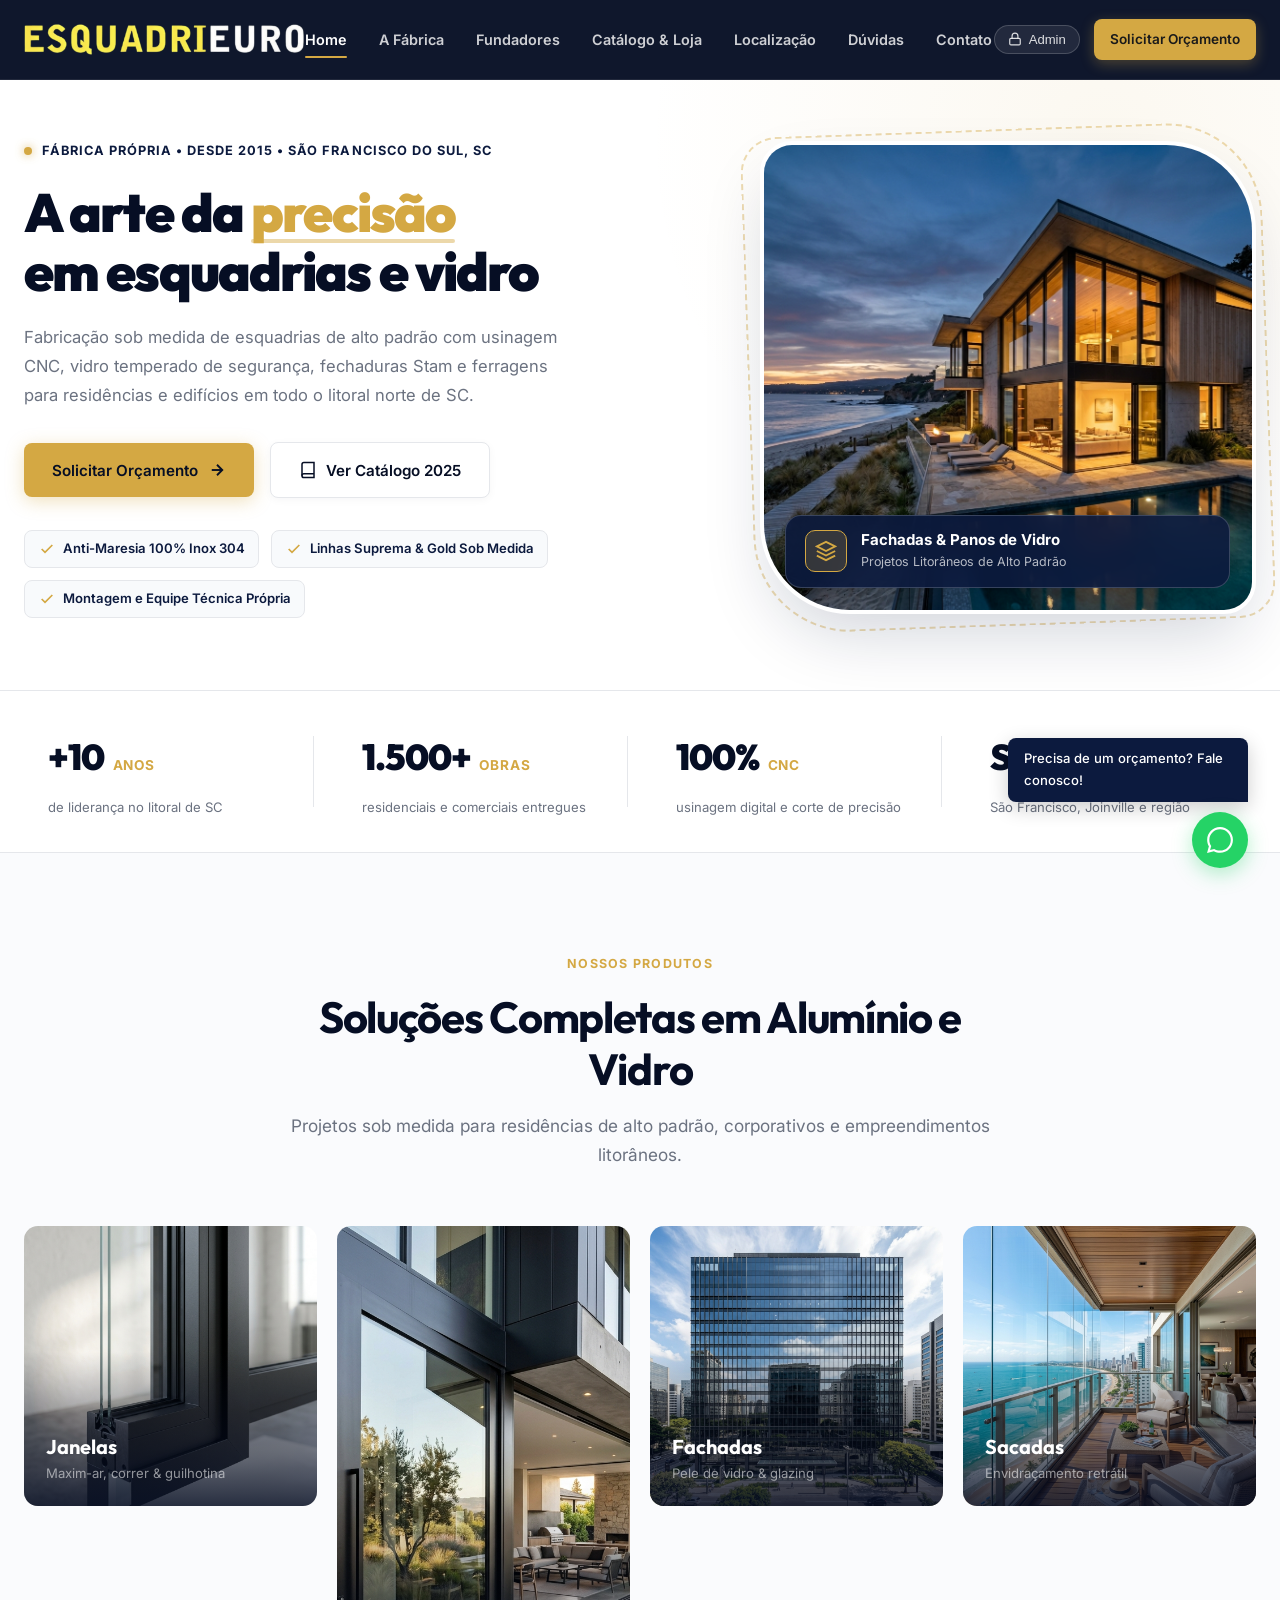
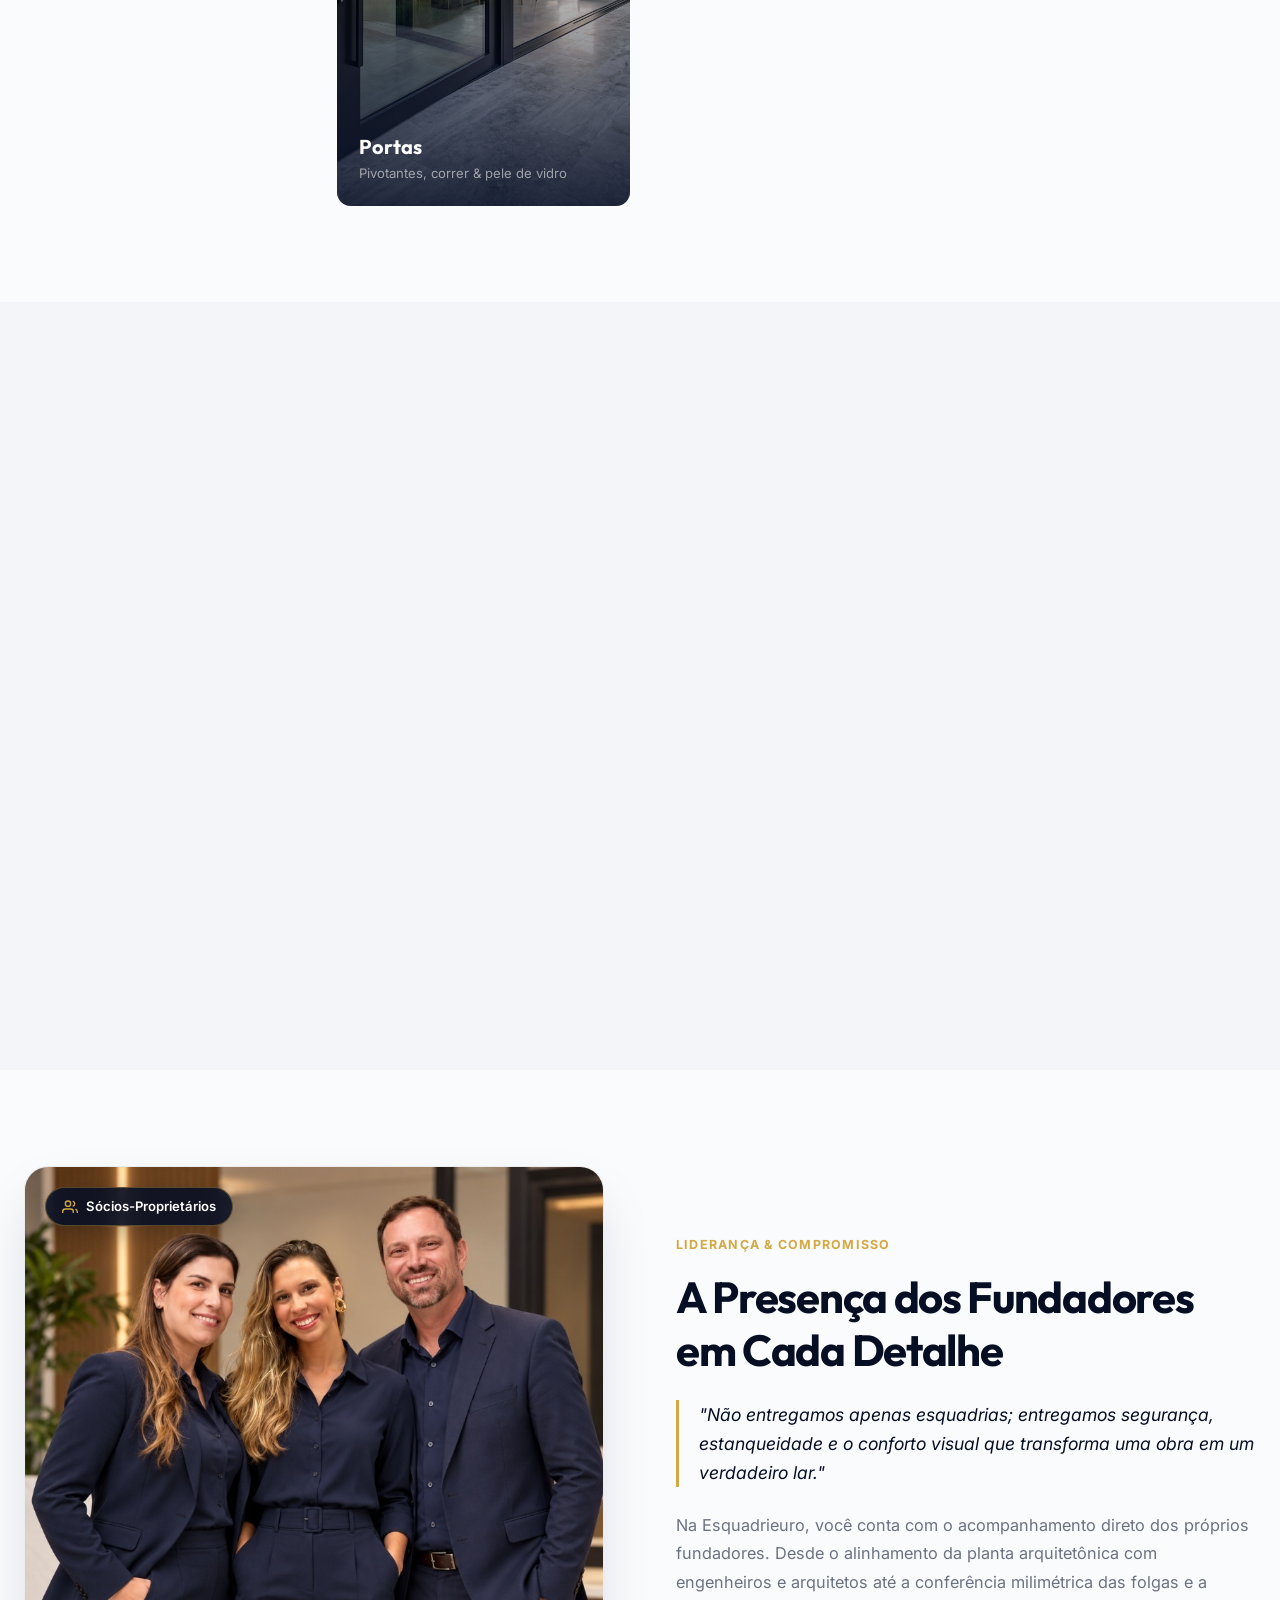
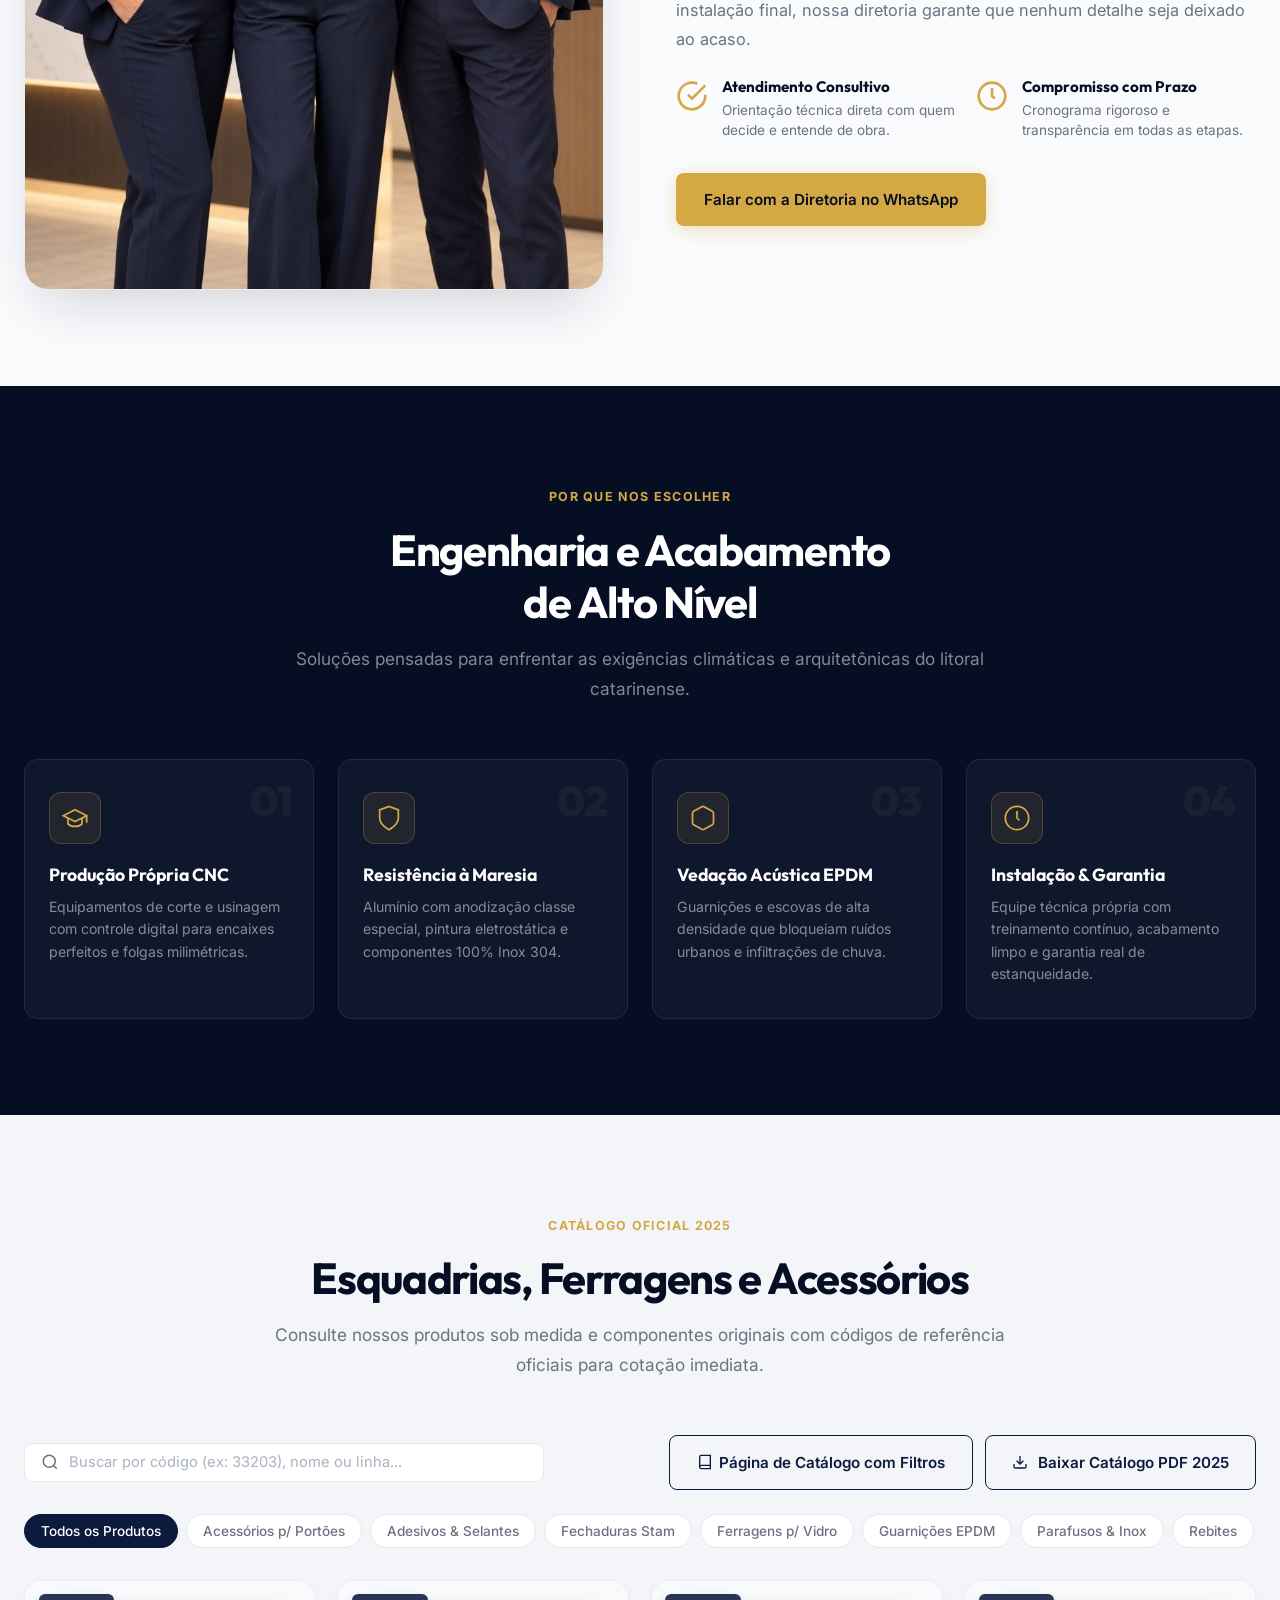
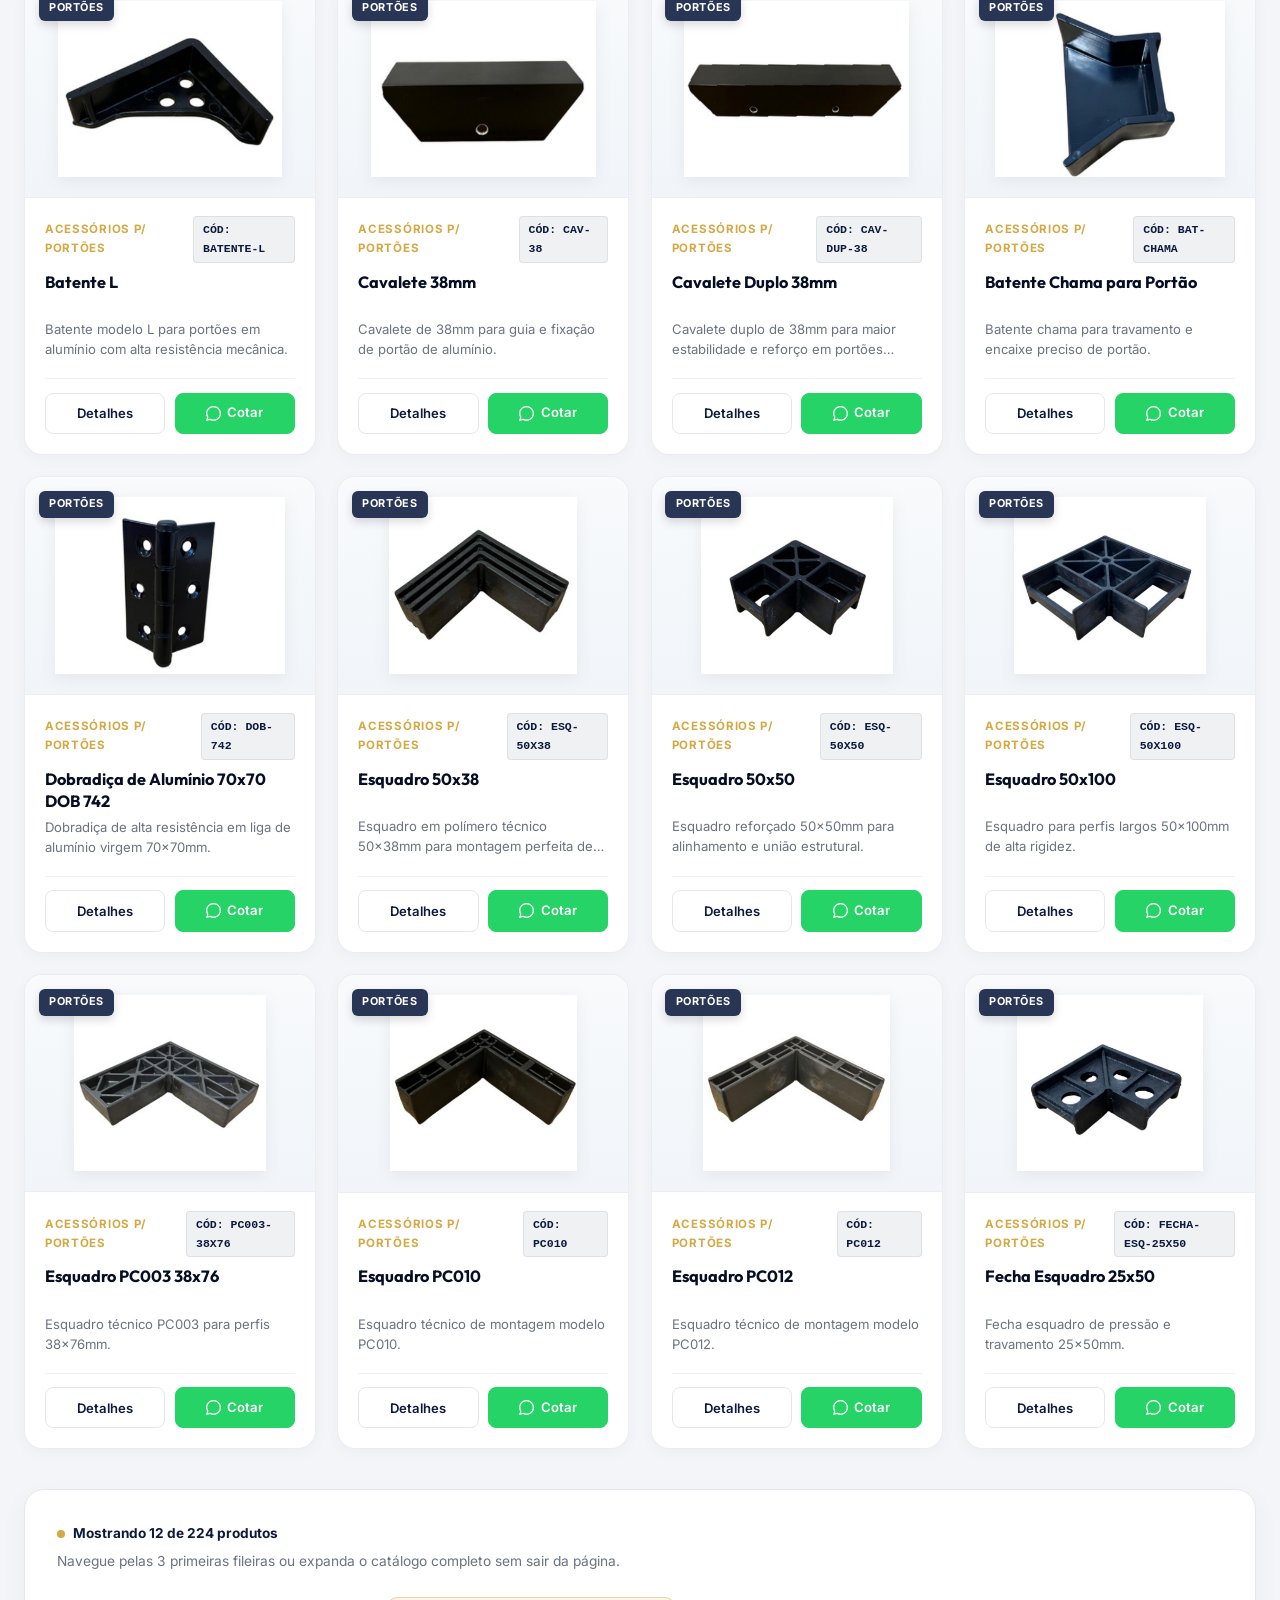
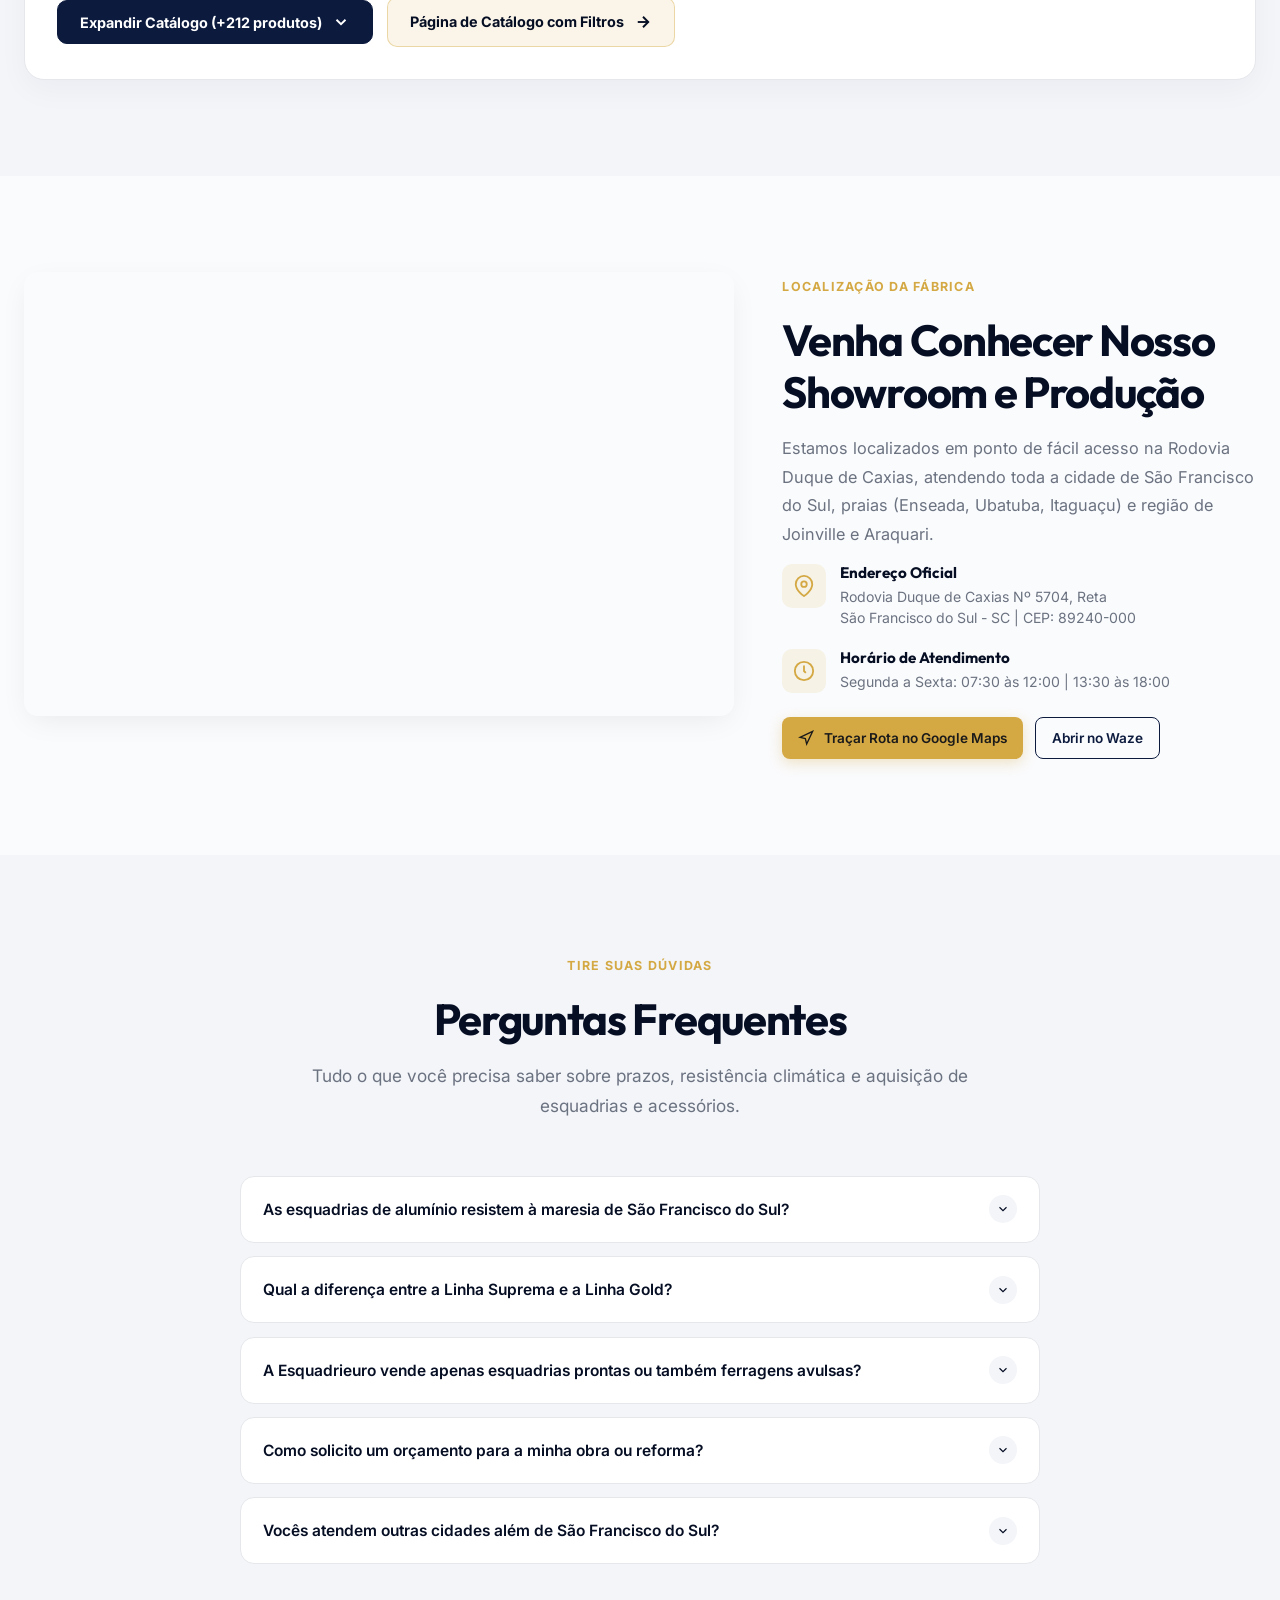
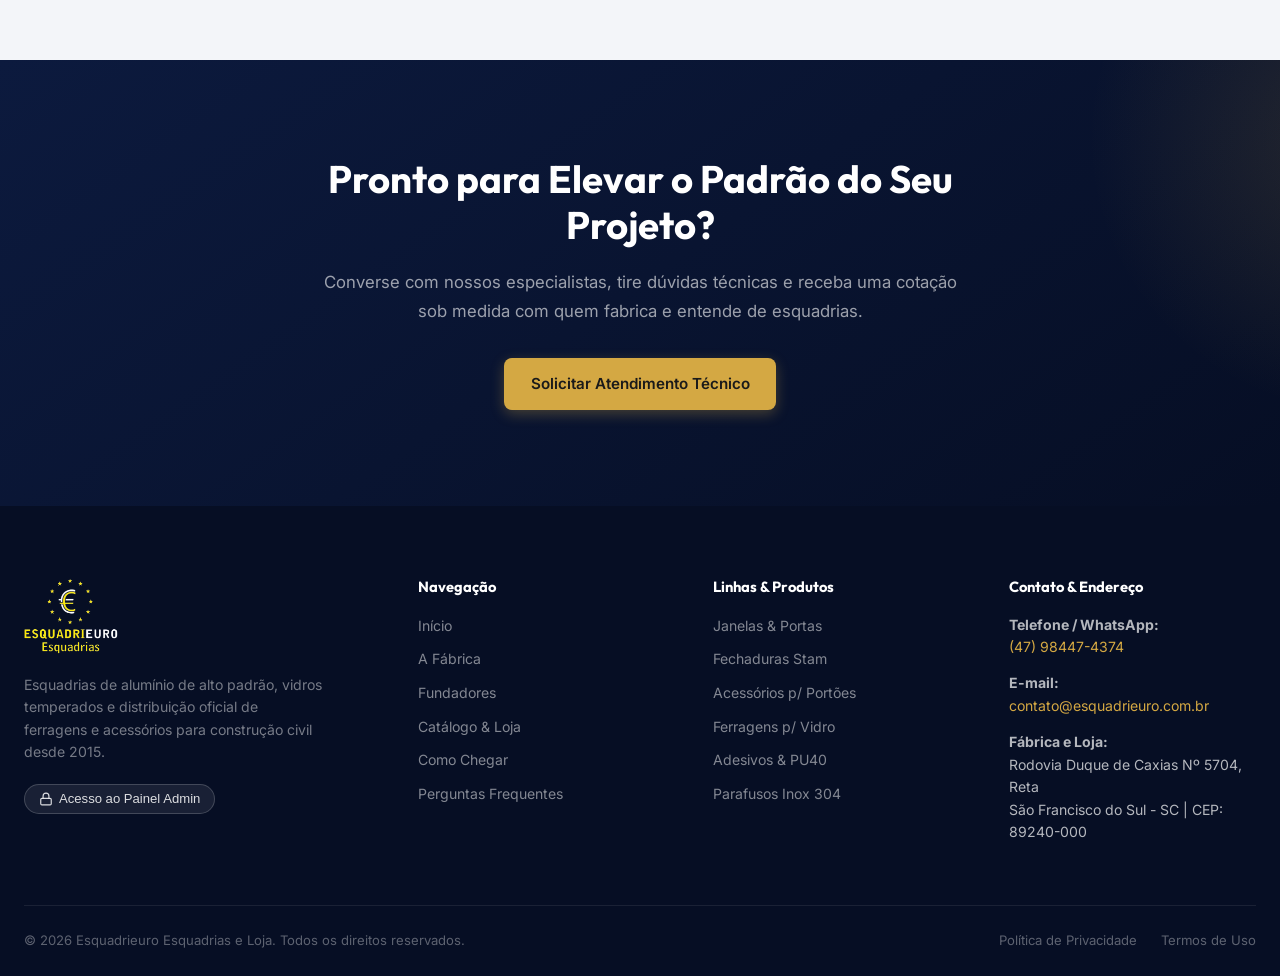
==== commit e37906c0: "feat: nova home com hero limpa em powerclip, header escuro, catalogo interativo e foto oficial dos p" ====
--- a/index.html
+++ b/index.html
@@ -14,19 +14,18 @@
   <meta property="og:image" content="assets/images/hero.png">
 
   <!-- Stylesheets -->
-  <link rel="stylesheet" href="styles.css?v=2025_v8">
+  <link rel="stylesheet" href="styles.css?v=2025_v18">
 
   <!-- Favicon / Icons -->
-  <link rel="icon" type="image/svg+xml" href="data:image/svg+xml,<svg xmlns='http://www.w3.org/2000/svg' viewBox='0 0 100 100'><rect width='100' height='100' rx='20' fill='%23152668'/><text x='50%' y='65%' font-size='60' font-weight='bold' text-anchor='middle' fill='%23f2c84a'>E</text></svg>">
+  <link rel="icon" type="image/png" href="assets/images/favicon.png">
 </head>
 <body>
 
   <!-- ==================== HEADER & NAVIGATION ==================== -->
   <header class="header" id="header">
     <div class="container nav-container">
-      <a href="#home" class="logo">
-        <span class="logo-badge">€</span>
-        ESQUADRI<span>EURO</span>
+      <a href="#home" class="logo-brand" title="Esquadrieuro">
+        <img src="assets/images/logo-horizontal-original.png" alt="Esquadrieuro" class="logo-img logo-img--header">
       </a>
 
       <nav class="nav-menu" id="nav-menu">
@@ -56,115 +55,187 @@
     </div>
   </header>
 
-  <!-- ==================== HERO SECTION ==================== -->
-  <section class="hero" id="home">
-    <div class="hero-split-bg"></div>
-    <div class="hero-left-pattern"></div>
-
-    <div class="container hero-grid">
-      <div class="hero-content">
-        <div class="hero-trust-badges">
-          <span class="hero-badge-item">
-            <svg width="14" height="14" viewBox="0 0 24 24" fill="currentColor"><polygon points="12 2 15.09 8.26 22 9.27 17 14.14 18.18 21.02 12 17.77 5.82 21.02 7 14.14 2 9.27 8.91 8.26 12 2"></polygon></svg>
-            Excelência desde 2015 em SC
-          </span>
-          <span class="hero-badge-item">
-            <svg width="14" height="14" viewBox="0 0 24 24" fill="none" stroke="currentColor" stroke-width="2"><path d="M22 10v6M2 10l10-5 10 5-10 5z"></path></svg>
-            Fábrica Própria & Tecnologia CNC
-          </span>
-          <span class="hero-badge-item">
-            <svg width="14" height="14" viewBox="0 0 24 24" fill="none" stroke="currentColor" stroke-width="2"><path d="M12 22s8-4 8-10V5l-8-3-8 3v7c0 6 8 10 8 10z"></path></svg>
-            Garantia de Estanqueidade & Vedação
-          </span>
-        </div>
-
-        <h1 class="hero-title">
-          Seu projeto merece a precisão e o luxo das <span>melhores esquadrias</span>
+  <!-- ==================== HERO — CLEAN WHITE BACKGROUND & FACHADA POWERCLIP ==================== -->
+  <section class="hero-v2 hero-v2--clean" id="home">
+    <div class="container hero-v2-inner">
+      <div class="hero-v2-content reveal-up">
+        <div class="hero-v2-eyebrow">
+          <span class="hero-v2-dot"></span>
+          Fábrica Própria &bull; Desde 2015 &bull; São Francisco do Sul, SC
+        </div>
+
+        <h1 class="hero-v2-title">
+          A arte da <em>precisão</em><br>
+          em esquadrias e vidro
         </h1>
 
-        <p class="hero-description">
-          Esquadrias de Alumínio sob medida, Vidro Temperado de alta resistência e distribuição completa de ferragens e acessórios para construção civil em São Francisco do Sul e região.
+        <p class="hero-v2-sub">
+          Fabricação sob medida de esquadrias de alto padrão com usinagem CNC, vidro temperado de segurança, fechaduras Stam e ferragens para residências e edifícios em todo o litoral norte de SC.
         </p>
 
-        <div class="hero-actions">
-          <a href="https://wa.me/5547984474374?text=Ol%C3%A1%21%20Gostaria%20de%20solicitar%20um%20or%C3%A7amento%20para%20o%20meu%20projeto." target="_blank" class="btn btn-primary" id="hero-btn-orcamento">
-            Falar com Especialista
-            <svg width="16" height="16" viewBox="0 0 24 24" fill="none" stroke="currentColor" stroke-width="2"><line x1="5" y1="12" x2="19" y2="12"></line><polyline points="12 5 19 12 12 19"></polyline></svg>
+        <div class="hero-v2-ctas">
+          <a href="https://wa.me/5547984474374?text=Ol%C3%A1%21%20Gostaria%20de%20solicitar%20um%20or%C3%A7amento%20para%20o%20meu%20projeto." target="_blank" class="btn-v2 btn-v2-gold" id="hero-btn-orcamento">
+            Solicitar Orçamento
+            <svg width="18" height="18" viewBox="0 0 24 24" fill="none" stroke="currentColor" stroke-width="2.5"><line x1="5" y1="12" x2="19" y2="12"/><polyline points="12 5 19 12 12 19"/></svg>
           </a>
-          <a href="#produtos" class="btn btn-outline-navy" id="hero-btn-catalogo">
-            Ver Catálogo de Produtos 2025
-            <svg width="16" height="16" viewBox="0 0 24 24" fill="none" stroke="currentColor" stroke-width="2"><polyline points="6 9 12 15 18 9"></polyline></svg>
+          <a href="catalogo.html" class="btn-v2 btn-v2-outline" id="hero-btn-catalogo">
+            <svg width="18" height="18" viewBox="0 0 24 24" fill="none" stroke="currentColor" stroke-width="2"><path d="M4 19.5A2.5 2.5 0 0 1 6.5 17H20"></path><path d="M6.5 2H20v20H6.5A2.5 2.5 0 0 1 4 19.5v-15A2.5 2.5 0 0 1 6.5 2z"></path></svg>
+            Ver Catálogo 2025
           </a>
         </div>
-      </div>
-
-      <!-- Espaço quadrado com bordas arredondadas para foto da empresa -->
-      <div class="hero-media">
-        <div class="hero-square-card">
-          <img src="assets/images/empresa.jpg" alt="Sede e Fábrica Própria da Esquadrieuro em São Francisco do Sul" class="hero-square-img" id="hero-empresa-img">
-          <div class="hero-square-tag">
-            <span class="hero-square-dot"></span>
-            <span>Fábrica & Showroom Esquadrieuro</span>
-          </div>
-        </div>
-      </div>
-    </div>
-  </section>
-
-  <!-- ==================== STATS STRIP ==================== -->
-  <section class="stats-strip">
-    <div class="container">
-      <div class="stats-grid">
-        <div class="stat-item">
-          <div class="stat-number">+10 Anos</div>
-          <div class="stat-label">De tradição e liderança no litoral de SC</div>
-        </div>
-        <div class="stat-item">
-          <div class="stat-number">+1.500</div>
-          <div class="stat-label">Projetos e obras executadas com excelência</div>
-        </div>
-        <div class="stat-item">
-          <div class="stat-number">100%</div>
-          <div class="stat-label">Produção própria com maquinário CNC de alta precisão</div>
-        </div>
-        <div class="stat-item">
-          <div class="stat-number">Litoral Norte</div>
-          <div class="stat-label">Atendimento em São Francisco do Sul, Joinville e região</div>
-        </div>
+
+        <div class="hero-trust-chips">
+          <div class="hero-trust-chip">
+            <svg width="16" height="16" viewBox="0 0 24 24" fill="none" stroke="currentColor" stroke-width="2.5"><polyline points="20 6 9 17 4 12"/></svg>
+            <span>Anti-Maresia 100% Inox 304</span>
+          </div>
+          <div class="hero-trust-chip">
+            <svg width="16" height="16" viewBox="0 0 24 24" fill="none" stroke="currentColor" stroke-width="2.5"><polyline points="20 6 9 17 4 12"/></svg>
+            <span>Linhas Suprema & Gold Sob Medida</span>
+          </div>
+          <div class="hero-trust-chip">
+            <svg width="16" height="16" viewBox="0 0 24 24" fill="none" stroke="currentColor" stroke-width="2.5"><polyline points="20 6 9 17 4 12"/></svg>
+            <span>Montagem e Equipe Técnica Própria</span>
+          </div>
+        </div>
+      </div>
+
+      <!-- Powerclip da Fachada -->
+      <div class="hero-powerclip-wrap reveal-up" style="animation-delay:.15s">
+        <div class="hero-powerclip-decor"></div>
+        <div class="hero-powerclip-frame">
+          <img src="assets/images/hero.png" alt="Fachada de alto padrão em esquadrias de alumínio e vidro temperado" class="hero-powerclip-img" fetchpriority="high">
+          
+          <div class="hero-powerclip-tag">
+            <div class="hero-powerclip-tag-icon">
+              <svg width="22" height="22" viewBox="0 0 24 24" fill="none" stroke="currentColor" stroke-width="2"><polygon points="12 2 2 7 12 12 22 7 12 2"></polygon><polyline points="2 17 12 22 22 17"></polyline><polyline points="2 12 12 17 22 12"></polyline></svg>
+            </div>
+            <div>
+              <strong>Fachadas & Panos de Vidro</strong>
+              <span>Projetos Litorâneos de Alto Padrão</span>
+            </div>
+          </div>
+        </div>
+      </div>
+    </div>
+  </section>
+
+  <!-- ==================== INDICADORES DE CREDIBILIDADE ==================== -->
+  <section class="trust-bar">
+    <div class="container">
+      <div class="trust-bar-grid">
+        <div class="trust-item reveal-up">
+          <span class="trust-number">+10</span>
+          <span class="trust-unit">anos</span>
+          <span class="trust-label">de liderança no litoral de SC</span>
+        </div>
+        <div class="trust-item reveal-up" style="animation-delay:.05s">
+          <span class="trust-number">1.500+</span>
+          <span class="trust-unit">obras</span>
+          <span class="trust-label">residenciais e comerciais entregues</span>
+        </div>
+        <div class="trust-item reveal-up" style="animation-delay:.1s">
+          <span class="trust-number">100%</span>
+          <span class="trust-unit">CNC</span>
+          <span class="trust-label">usinagem digital e corte de precisão</span>
+        </div>
+        <div class="trust-item reveal-up" style="animation-delay:.15s">
+          <span class="trust-number">SC</span>
+          <span class="trust-unit">litoral</span>
+          <span class="trust-label">São Francisco, Joinville e região</span>
+        </div>
+      </div>
+    </div>
+  </section>
+
+  <!-- ==================== CATEGORIAS VISUAIS DE PRODUTO ==================== -->
+  <section class="showcase section-padding" id="solucoes">
+    <div class="container">
+      <div class="section-header reveal-up">
+        <span class="eyebrow">Nossos Produtos</span>
+        <h2 class="section-title">Soluções Completas em Alumínio e Vidro</h2>
+        <p class="section-subtitle">Projetos sob medida para residências de alto padrão, corporativos e empreendimentos litorâneos.</p>
+      </div>
+      <div class="showcase-grid">
+        <a href="#produtos" class="showcase-card reveal-up">
+          <img src="assets/images/janelas.png" alt="Janelas de alumínio de alto desempenho" loading="lazy">
+          <div class="showcase-card-overlay">
+            <h3>Janelas</h3>
+            <span>Maxim-ar, correr & guilhotina</span>
+          </div>
+        </a>
+        <a href="#produtos" class="showcase-card showcase-card--tall reveal-up" style="animation-delay:.06s">
+          <img src="assets/images/portas.png" alt="Portas de alumínio pivotante e de correr" loading="lazy">
+          <div class="showcase-card-overlay">
+            <h3>Portas</h3>
+            <span>Pivotantes, correr & pele de vidro</span>
+          </div>
+        </a>
+        <a href="#produtos" class="showcase-card reveal-up" style="animation-delay:.12s">
+          <img src="assets/images/fachadas.png" alt="Fachadas em pele de vidro" loading="lazy">
+          <div class="showcase-card-overlay">
+            <h3>Fachadas</h3>
+            <span>Pele de vidro & glazing</span>
+          </div>
+        </a>
+        <a href="#produtos" class="showcase-card reveal-up" style="animation-delay:.18s">
+          <img src="assets/images/sacadas.png" alt="Envidraçamento de sacadas" loading="lazy">
+          <div class="showcase-card-overlay">
+            <h3>Sacadas</h3>
+            <span>Envidraçamento retrátil</span>
+          </div>
+        </a>
       </div>
     </div>
   </section>
 
   <!-- ==================== A EMPRESA / SOBRE NÓS ==================== -->
-  <section class="about section-padding" id="empresa">
-    <div class="container">
-      <div class="about-grid">
-        <div class="about-image-wrapper">
-          <img src="assets/images/fabrica.png" alt="Parque fabril de ponta da Esquadrieuro">
-          <div class="about-floating-card">
-            <div class="icon-box">
-              <svg width="24" height="24" viewBox="0 0 24 24" fill="none" stroke="currentColor" stroke-width="2"><path d="M21 16V8a2 2 0 0 0-1-1.73l-7-4a2 2 0 0 0-2 0l-7 4A2 2 0 0 0 3 8v8a2 2 0 0 0 1 1.73l7 4a2 2 0 0 0 2 0l7-4A2 2 0 0 0 21 16z"></path></svg>
+  <section class="about-v2 section-padding" id="empresa">
+    <div class="container">
+      <div class="about-v2-grid">
+        <div class="about-v2-media reveal-up">
+          <div class="about-v2-img-wrap">
+            <img src="assets/images/empresa.jpg" alt="Fábrica Esquadrieuro - São Francisco do Sul" loading="lazy">
+          </div>
+          <div class="about-v2-floating">
+            <div class="about-v2-floating-icon">
+              <svg width="24" height="24" viewBox="0 0 24 24" fill="none" stroke="currentColor" stroke-width="2"><path d="M21 16V8a2 2 0 0 0-1-1.73l-7-4a2 2 0 0 0-2 0l-7 4A2 2 0 0 0 3 8v8a2 2 0 0 0 1 1.73l7 4a2 2 0 0 0 2 0l7-4A2 2 0 0 0 21 16z"/></svg>
             </div>
             <div>
-              <h4>Fábrica Euroframes Especializada</h4>
-              <p>Corte, usinagem computadorizada e montagem técnica rigorosa.</p>
-            </div>
-          </div>
-        </div>
-
-        <div class="about-content">
+              <strong>Fábrica Euroframes</strong>
+              <span>Usinagem CNC e montagem técnica</span>
+            </div>
+          </div>
+        </div>
+
+        <div class="about-v2-content reveal-up" style="animation-delay:.1s">
           <span class="eyebrow">Sobre a Empresa</span>
-          <h2 class="section-title">Qualidade, Tecnologia e Design desde 2015</h2>
+          <h2 class="section-title">Qualidade, Tecnologia<br>e Design desde 2015</h2>
           <p class="about-text">
-            Sediada estrategicamente em São Francisco do Sul - SC, a <strong>Esquadrieuro</strong> une a robustez industrial de uma fábrica própria equipada com centros de usinagem avançados à sensibilidade arquitetônica requerida pelos projetos residenciais e corporativos contemporâneos.
+            Sediada em São Francisco do Sul — SC, a <strong>Esquadrieuro</strong> une robustez industrial de uma fábrica própria com centros de usinagem avançados à sensibilidade arquitetônica de projetos residenciais e corporativos contemporâneos.
           </p>
           <p class="about-text">
-            Além de fabricarmos esquadrias de alto padrão (Linhas Suprema, Gold e Minimalistas), somos distribuidores autorizados de ferragens, fechaduras Stam, silicones e guarnições para profissionais e construtoras através da nossa divisão <strong>Esquadrieuro Store</strong>.
+            Além de fabricarmos esquadrias de alto padrão (Linhas Suprema, Gold e Minimalistas), somos distribuidores autorizados de ferragens, fechaduras Stam, silicones e guarnições pela nossa divisão <strong>Esquadrieuro Store</strong>.
           </p>
 
-          <a href="https://wa.me/5547984474374?text=Ol%C3%A1%2C%20gostaria%20de%20conhecer%20mais%20sobre%20a%20f%C3%A1brica%20da%20Esquadrieuro" target="_blank" class="btn btn-outline" id="about-btn-historia">
+          <div class="about-v2-highlights">
+            <div class="about-v2-highlight">
+              <svg width="22" height="22" viewBox="0 0 24 24" fill="none" stroke="currentColor" stroke-width="2"><path d="M12 22s8-4 8-10V5l-8-3-8 3v7c0 6 8 10 8 10z"/></svg>
+              <span>Anti-Maresia 100% Inox 304</span>
+            </div>
+            <div class="about-v2-highlight">
+              <svg width="22" height="22" viewBox="0 0 24 24" fill="none" stroke="currentColor" stroke-width="2"><circle cx="12" cy="12" r="3"/><path d="M19.4 15a1.65 1.65 0 0 0 .33 1.82l.06.06a2 2 0 0 1 0 2.83 2 2 0 0 1-2.83 0l-.06-.06a1.65 1.65 0 0 0-1.82-.33 1.65 1.65 0 0 0-1 1.51V21a2 2 0 0 1-4 0v-.09a1.65 1.65 0 0 0-1-1.51 1.65 1.65 0 0 0-1.82.33l-.06.06a2 2 0 1 1-2.83-2.83l.06-.06A1.65 1.65 0 0 0 4.68 15a1.65 1.65 0 0 0-1.51-1H3a2 2 0 1 1 0-4h.09A1.65 1.65 0 0 0 4.6 9a1.65 1.65 0 0 0-.33-1.82l-.06-.06a2 2 0 1 1 2.83-2.83l.06.06A1.65 1.65 0 0 0 9 4.68a1.65 1.65 0 0 0 1-1.51V3a2 2 0 1 1 4 0v.09a1.65 1.65 0 0 0 1 1.51 1.65 1.65 0 0 0 1.82-.33l.06-.06a2 2 0 1 1 2.83 2.83l-.06.06A1.65 1.65 0 0 0 19.32 9a1.65 1.65 0 0 0 1.51 1H21a2 2 0 1 1 0 4h-.09a1.65 1.65 0 0 0-1.51 1z"/></svg>
+              <span>Corte & Usinagem CNC</span>
+            </div>
+            <div class="about-v2-highlight">
+              <svg width="22" height="22" viewBox="0 0 24 24" fill="none" stroke="currentColor" stroke-width="2"><path d="M22 11.08V12a10 10 0 1 1-5.93-9.14"/><polyline points="22 4 12 14.01 9 11.01"/></svg>
+              <span>Vedação EPDM & Estanqueidade</span>
+            </div>
+          </div>
+
+          <a href="https://wa.me/5547984474374?text=Ol%C3%A1%2C%20gostaria%20de%20conhecer%20mais%20sobre%20a%20f%C3%A1brica%20da%20Esquadrieuro" target="_blank" class="btn-v2 btn-v2-navy" id="about-btn-historia">
             Conhecer Nossa Estrutura
-            <svg width="16" height="16" viewBox="0 0 24 24" fill="none" stroke="currentColor" stroke-width="2"><line x1="5" y1="12" x2="19" y2="12"></line><polyline points="12 5 19 12 12 19"></polyline></svg>
+            <svg width="16" height="16" viewBox="0 0 24 24" fill="none" stroke="currentColor" stroke-width="2"><line x1="5" y1="12" x2="19" y2="12"/><polyline points="12 5 19 12 12 19"/></svg>
           </a>
         </div>
       </div>
@@ -175,15 +246,15 @@
   <section class="founders-section section-padding" id="proprietarios">
     <div class="container">
       <div class="founders-grid">
-        <div class="founders-image-box">
-          <img src="assets/images/proprietarios.jpg" alt="Diretoria e Sócios Proprietários da Esquadrieuro" id="founders-display-img">
+        <div class="founders-image-box reveal-up">
+          <img src="assets/images/proprietarios.jpg?v=2026_v1" alt="Diretoria e Sócios Proprietários da Esquadrieuro" id="founders-display-img">
           <div class="founders-badge">
             <svg width="16" height="16" viewBox="0 0 24 24" fill="none" stroke="currentColor" stroke-width="2"><path d="M17 21v-2a4 4 0 0 0-4-4H5a4 4 0 0 0-4 4v2"></path><circle cx="9" cy="7" r="4"></circle><path d="M23 21v-2a4 4 0 0 0-3-3.87"></path><path d="M16 3.13a4 4 0 0 1 0 7.75"></path></svg>
             Sócios-Proprietários
           </div>
         </div>
 
-        <div class="founders-content">
+        <div class="founders-content reveal-up" style="animation-delay:.1s">
           <span class="eyebrow">Liderança & Compromisso</span>
           <h2 class="section-title" id="founders-title">A Presença dos Fundadores em Cada Detalhe</h2>
           
@@ -212,7 +283,7 @@
             </div>
           </div>
 
-          <a href="https://wa.me/5547984474374?text=Ol%C3%A1%2C%20gostaria%20de%20conversar%20diretamente%20com%20a%20equipe%20de%20dire%C3%A7%C3%A3o%20da%20Esquadrieuro" target="_blank" class="btn btn-primary">
+          <a href="https://wa.me/5547984474374?text=Ol%C3%A1%2C%20gostaria%20de%20conversar%20diretamente%20com%20a%20equipe%20de%20dire%C3%A7%C3%A3o%20da%20Esquadrieuro" target="_blank" class="btn-v2 btn-v2-gold">
             Falar com a Diretoria no WhatsApp
           </a>
         </div>
@@ -221,45 +292,46 @@
   </section>
 
   <!-- ==================== POR QUE NOS ESCOLHER (DIFERENCIAIS) ==================== -->
-  <section class="differentials section-padding" id="diferenciais">
-    <div class="container">
-      <div class="section-header">
+  <section class="diff-v2 section-padding" id="diferenciais">
+    <div class="container">
+      <div class="section-header reveal-up">
         <span class="eyebrow">Por Que Nos Escolher</span>
-        <h2 class="section-title">Engenharia e Acabamento de Alto Nível</h2>
+        <h2 class="section-title">Engenharia e Acabamento<br>de Alto Nível</h2>
         <p class="section-subtitle">Soluções pensadas para enfrentar as exigências climáticas e arquitetônicas do litoral catarinense.</p>
       </div>
 
-      <div class="diff-grid">
-        <div class="diff-card">
-          <div class="diff-icon">
-            <svg width="28" height="28" viewBox="0 0 24 24" fill="none" stroke="currentColor" stroke-width="2"><path d="M22 10v6M2 10l10-5 10 5-10 5z"></path><path d="M6 12v5c3 3 9 3 12 0v-5"></path></svg>
-          </div>
-          <h3 class="diff-title">Produção Própria CNC</h3>
-          <p class="diff-desc">Equipamentos de corte e usinagem com controle digital para encaixes perfeitos e folgas milimétricas.</p>
-        </div>
-
-        <div class="diff-card">
-          <div class="diff-icon">
-            <svg width="28" height="28" viewBox="0 0 24 24" fill="none" stroke="currentColor" stroke-width="2"><path d="M12 22s8-4 8-10V5l-8-3-8 3v7c0 6 8 10 8 10z"></path></svg>
-          </div>
-          <h3 class="diff-title">Resistência à Maresia</h3>
-          <p class="diff-desc">Alumínio com anodização classe especial, pintura eletrostática e parafusos e componentes 100% Inox 304.</p>
-        </div>
-
-        <div class="diff-card">
-          <div class="diff-icon">
-            <svg width="28" height="28" viewBox="0 0 24 24" fill="none" stroke="currentColor" stroke-width="2"><path d="M21 16V8a2 2 0 0 0-1-1.73l-7-4a2 2 0 0 0-2 0l-7 4A2 2 0 0 0 3 8v8a2 2 0 0 0 1 1.73l7 4a2 2 0 0 0 2 0l7-4A2 2 0 0 0 21 16z"></path></svg>
-          </div>
-          <h3 class="diff-title">Vedação Acústica EPDM</h3>
-          <p class="diff-desc">Guarnições e escovas de alta densidade que bloqueiam ruídos urbanos e infiltrações de chuva de vento.</p>
-        </div>
-
-        <div class="diff-card">
-          <div class="diff-icon">
-            <svg width="28" height="28" viewBox="0 0 24 24" fill="none" stroke="currentColor" stroke-width="2"><circle cx="12" cy="12" r="10"></circle><polyline points="12 6 12 12 14 14"></polyline></svg>
-          </div>
-          <h3 class="diff-title">Instalação & Garantia</h3>
-          <p class="diff-desc">Equipe técnica própria com treinamento contínuo, assegurando um acabamento limpo e garantia real.</p>
+      <div class="diff-v2-grid">
+        <div class="diff-v2-card reveal-up">
+          <div class="diff-v2-num">01</div>
+          <div class="diff-v2-icon">
+            <svg width="28" height="28" viewBox="0 0 24 24" fill="none" stroke="currentColor" stroke-width="1.5"><path d="M22 10v6M2 10l10-5 10 5-10 5z"></path><path d="M6 12v5c3 3 9 3 12 0v-5"></path></svg>
+          </div>
+          <h3>Produção Própria CNC</h3>
+          <p>Equipamentos de corte e usinagem com controle digital para encaixes perfeitos e folgas milimétricas.</p>
+        </div>
+        <div class="diff-v2-card reveal-up" style="animation-delay:.06s">
+          <div class="diff-v2-num">02</div>
+          <div class="diff-v2-icon">
+            <svg width="28" height="28" viewBox="0 0 24 24" fill="none" stroke="currentColor" stroke-width="1.5"><path d="M12 22s8-4 8-10V5l-8-3-8 3v7c0 6 8 10 8 10z"></path></svg>
+          </div>
+          <h3>Resistência à Maresia</h3>
+          <p>Alumínio com anodização classe especial, pintura eletrostática e componentes 100% Inox 304.</p>
+        </div>
+        <div class="diff-v2-card reveal-up" style="animation-delay:.12s">
+          <div class="diff-v2-num">03</div>
+          <div class="diff-v2-icon">
+            <svg width="28" height="28" viewBox="0 0 24 24" fill="none" stroke="currentColor" stroke-width="1.5"><path d="M21 16V8a2 2 0 0 0-1-1.73l-7-4a2 2 0 0 0-2 0l-7 4A2 2 0 0 0 3 8v8a2 2 0 0 0 1 1.73l7 4a2 2 0 0 0 2 0l7-4A2 2 0 0 0 21 16z"></path></svg>
+          </div>
+          <h3>Vedação Acústica EPDM</h3>
+          <p>Guarnições e escovas de alta densidade que bloqueiam ruídos urbanos e infiltrações de chuva.</p>
+        </div>
+        <div class="diff-v2-card reveal-up" style="animation-delay:.18s">
+          <div class="diff-v2-num">04</div>
+          <div class="diff-v2-icon">
+            <svg width="28" height="28" viewBox="0 0 24 24" fill="none" stroke="currentColor" stroke-width="1.5"><circle cx="12" cy="12" r="10"></circle><polyline points="12 6 12 12 14 14"></polyline></svg>
+          </div>
+          <h3>Instalação & Garantia</h3>
+          <p>Equipe técnica própria com treinamento contínuo, acabamento limpo e garantia real de estanqueidade.</p>
         </div>
       </div>
     </div>
@@ -282,6 +354,10 @@
         </div>
 
         <div class="catalog-actions-bar">
+          <a href="catalogo.html" class="btn btn-outline" style="text-decoration:none; display:inline-flex; align-items:center; gap:.4rem;">
+            <svg width="16" height="16" viewBox="0 0 24 24" fill="none" stroke="currentColor" stroke-width="2"><path d="M4 19.5A2.5 2.5 0 0 1 6.5 17H20"></path><path d="M6.5 2H20v20H6.5A2.5 2.5 0 0 1 4 19.5v-15A2.5 2.5 0 0 1 6.5 2z"></path></svg>
+            Página de Catálogo com Filtros
+          </a>
           <button class="btn btn-outline" id="btn-download-catalog">
             <svg width="16" height="16" viewBox="0 0 24 24" fill="none" stroke="currentColor" stroke-width="2"><path d="M21 15v4a2 2 0 0 1-2 2H5a2 2 0 0 1-2-2v-4"></path><polyline points="7 10 12 15 17 10"></polyline><line x1="12" y1="15" x2="12" y2="3"></line></svg>
             Baixar Catálogo PDF 2025
@@ -305,6 +381,24 @@
       <div class="catalog-products-grid" id="catalog-container">
         <!-- Inserido dinamicamente via JS -->
       </div>
+
+      <!-- Barra de Expansão / Ações do Catálogo -->
+      <div class="catalog-expand-footer" id="catalog-expand-footer">
+        <div class="catalog-expand-info">
+          <span class="catalog-count-badge" id="catalog-count-badge">Mostrando 12 de 224 produtos</span>
+          <p class="catalog-expand-hint">Navegue pelas 3 primeiras fileiras ou expanda o catálogo completo sem sair da página.</p>
+        </div>
+        <div class="catalog-expand-actions">
+          <button class="btn-expand-catalog" id="btn-toggle-expand-catalog">
+            <span id="btn-expand-text">Ver Mais Produtos (+12)</span>
+            <svg id="btn-expand-icon" width="18" height="18" viewBox="0 0 24 24" fill="none" stroke="currentColor" stroke-width="2.5"><polyline points="6 9 12 15 18 9"></polyline></svg>
+          </button>
+          <a href="catalogo.html" class="btn-goto-full-catalog" id="btn-goto-full-catalog">
+            <span>Página de Catálogo com Filtros</span>
+            <svg width="18" height="18" viewBox="0 0 24 24" fill="none" stroke="currentColor" stroke-width="2.5"><line x1="5" y1="12" x2="19" y2="12"></line><polyline points="12 5 19 12 12 19"></polyline></svg>
+          </a>
+        </div>
+      </div>
     </div>
   </section>
 
@@ -447,9 +541,8 @@
     <div class="container">
       <div class="footer-grid">
         <div class="footer-brand">
-          <a href="#home" class="logo">
-            <span class="logo-badge">€</span>
-            ESQUADRI<span>EURO</span>
+          <a href="#home" class="logo-brand" title="Esquadrieuro Esquadrias">
+            <img src="assets/images/logo-oficial.png" alt="Esquadrieuro Esquadrias" class="logo-img logo-img--footer">
           </a>
           <p class="footer-brand-desc">
             Esquadrias de alumínio de alto padrão, vidros temperados e distribuição oficial de ferragens e acessórios para construção civil desde 2015.
@@ -744,7 +837,7 @@
   <div class="toast-msg" id="toast">Alteração salva com sucesso!</div>
 
   <!-- Scripts -->
-  <script src="catalog-data.js?v=2025_v8"></script>
-  <script src="script.js?v=2025_v8"></script>
+  <script src="catalog-data.js?v=2025_v9"></script>
+  <script src="script.js?v=2025_v18"></script>
 </body>
 </html>
--- a/styles.css
+++ b/styles.css
@@ -1,1893 +1,824 @@
 /* ==========================================================================
-   ESQUADRIEURO - ESQUADRIAS DE ALUMÍNIO E VIDRO TEMPERADO
-   FÁBRICA EUROFRAMES - SÃO FRANCISCO DO SUL - SC
-   Design System & Stylesheet (Clean Corporate Navy & Gold)
+   ESQUADRIEURO — PREMIUM DESIGN SYSTEM V2
+   Fábrica Euroframes — São Francisco do Sul, SC
    ========================================================================== */
 
-@import url('https://fonts.googleapis.com/css2?family=Inter:wght@400;500;600;700;800&family=Montserrat:wght@600;700;800;900&display=swap');
+@import url('https://fonts.googleapis.com/css2?family=Inter:wght@400;500;600;700;800&family=Outfit:wght@400;500;600;700;800;900&display=swap');
 
 :root {
-  /* Color Palette */
-  --color-navy: #152668;
-  --color-navy-dark: #0a1338;
-  --color-navy-light: #203a9e;
-  --color-yellow: #f2c84a;
-  --color-yellow-hover: #e5b932;
-  --color-yellow-soft: rgba(242, 200, 74, 0.15);
-  --color-bg: #ffffff;
-  --color-bg-alt: #f8fafc;
-  --color-bg-card: #ffffff;
-  --color-text: #1e293b;
-  --color-text-muted: #64748b;
-  --color-border: #e2e8f0;
-  --color-border-subtle: #edf2f7;
-  --color-success: #10b981;
-
-  /* Typography */
-  --font-heading: 'Montserrat', system-ui, -apple-system, sans-serif;
-  --font-body: 'Inter', system-ui, -apple-system, sans-serif;
-
-  /* Layout & Spacing */
-  --container-max: 1280px;
-  --nav-height: 84px;
-  --radius-sm: 6px;
-  --radius-md: 10px;
-  --radius-lg: 18px;
+  --navy: #0c1a3e;
+  --navy-deep: #060e24;
+  --navy-light: #1a2f6a;
+  --gold: #d4a843;
+  --gold-bright: #f2c84a;
+  --gold-soft: rgba(212,168,67,.12);
+  --bg: #fafbfd;
+  --bg-alt: #f3f5f9;
+  --text: #1a1f2e;
+  --text-muted: #6b7280;
+  --border: #e5e7eb;
+  --white: #ffffff;
+
+  --font-display: 'Outfit', system-ui, sans-serif;
+  --font-body: 'Inter', system-ui, sans-serif;
+  --container: 1320px;
+  --nav-h: 80px;
+  --radius: 14px;
+  --radius-sm: 8px;
   --radius-full: 9999px;
-
-  /* Transitions & Shadows */
-  --transition-fast: 0.2s cubic-bezier(0.16, 1, 0.3, 1);
-  --transition-normal: 0.3s cubic-bezier(0.16, 1, 0.3, 1);
-  --shadow-subtle: 0 2px 10px rgba(10, 19, 56, 0.04);
-  --shadow-card: 0 8px 30px -6px rgba(15, 23, 42, 0.08);
-  --shadow-hover: 0 20px 40px -10px rgba(15, 23, 42, 0.16);
-  --shadow-gold: 0 4px 20px rgba(242, 200, 74, 0.35);
-}
-
-/* Reset & Global Base */
-*, *::before, *::after {
-  box-sizing: border-box;
-  margin: 0;
-  padding: 0;
-}
-
-html {
-  scroll-behavior: smooth;
-  font-size: 16px;
-  scroll-padding-top: var(--nav-height);
-}
-
-body {
-  font-family: var(--font-body);
-  background-color: var(--color-bg);
-  color: var(--color-text);
-  line-height: 1.6;
-  overflow-x: hidden;
-  -webkit-font-smoothing: antialiased;
-}
-
-h1, h2, h3, h4, h5, h6 {
-  font-family: var(--font-heading);
-  color: var(--color-text);
-  font-weight: 700;
-  line-height: 1.25;
-}
-
-a {
-  color: inherit;
-  text-decoration: none;
-  transition: all var(--transition-fast);
-}
-
-img {
-  max-width: 100%;
-  height: auto;
-  display: block;
-}
-
-ul {
-  list-style: none;
-}
-
-/* Reusable Utility Classes */
-.container {
-  width: 100%;
-  max-width: var(--container-max);
-  margin: 0 auto;
-  padding: 0 1.5rem;
-}
-
-.section-padding {
-  padding: 5.5rem 0;
-}
-
-.eyebrow {
-  display: inline-flex;
-  align-items: center;
-  gap: 0.4rem;
-  color: var(--color-navy);
-  font-size: 0.82rem;
-  font-weight: 700;
-  letter-spacing: 0.09em;
-  text-transform: uppercase;
-  margin-bottom: 0.85rem;
-  background: rgba(21, 38, 104, 0.08);
-  padding: 0.3rem 0.85rem;
-  border-radius: var(--radius-full);
-}
-
-.eyebrow-light {
-  color: var(--color-yellow);
-  background: rgba(242, 200, 74, 0.15);
-  border: 1px solid rgba(242, 200, 74, 0.3);
-}
-
-.section-header {
-  text-align: center;
-  max-width: 760px;
-  margin: 0 auto 3.5rem auto;
-}
-
-.section-title {
-  font-size: clamp(2rem, 3.5vw, 2.65rem);
-  letter-spacing: -0.025em;
-  margin-bottom: 1rem;
-  color: var(--color-navy-dark);
-}
-
-.section-subtitle {
-  font-size: 1.1rem;
-  color: var(--color-text-muted);
-  line-height: 1.7;
-}
-
-/* Buttons System */
-.btn {
-  display: inline-flex;
-  align-items: center;
-  justify-content: center;
-  gap: 0.6rem;
-  padding: 0.85rem 1.65rem;
-  border-radius: var(--radius-md);
-  font-family: var(--font-body);
-  font-weight: 600;
-  font-size: 0.95rem;
-  cursor: pointer;
-  border: none;
-  transition: all var(--transition-normal);
-  text-align: center;
-  white-space: nowrap;
-}
-
-.btn-sm {
-  padding: 0.55rem 1rem;
-  font-size: 0.85rem;
-  border-radius: var(--radius-sm);
-}
-
-.btn-primary {
-  background: var(--color-yellow);
-  color: #1a1a1a;
-  box-shadow: 0 4px 14px rgba(242, 200, 74, 0.3);
-}
-
-.btn-primary:hover {
-  background: var(--color-yellow-hover);
-  transform: translateY(-2px);
-  box-shadow: 0 6px 20px rgba(242, 200, 74, 0.45);
-}
-
-.btn-outline {
-  background: transparent;
-  color: var(--color-navy);
-  border: 1.5px solid var(--color-navy);
-}
-
-.btn-outline:hover {
-  background: rgba(21, 38, 104, 0.06);
-  transform: translateY(-2px);
-}
-
-.btn-outline-navy {
-  background: #ffffff;
-  color: var(--color-navy);
-  border: 2px solid var(--color-navy);
-  font-weight: 600;
-  box-shadow: 0 2px 8px rgba(21, 38, 104, 0.08);
-}
-
-.btn-outline-navy:hover {
-  background: var(--color-navy);
-  color: #ffffff;
-  border-color: var(--color-navy);
-  transform: translateY(-2px);
-  box-shadow: 0 6px 18px rgba(21, 38, 104, 0.2);
-}
-
-.btn-outline-light {
-  background: rgba(255, 255, 255, 0.08);
-  color: #ffffff;
-  border: 1.5px solid rgba(255, 255, 255, 0.45);
-  backdrop-filter: blur(4px);
-}
-
-.btn-outline-light:hover {
-  background: rgba(255, 255, 255, 0.18);
-  border-color: #ffffff;
-  transform: translateY(-2px);
-}
-
-.btn-admin-pill {
-  background: rgba(255, 255, 255, 0.1);
-  color: rgba(255, 255, 255, 0.85);
-  border: 1px solid rgba(255, 255, 255, 0.2);
-  padding: 0.4rem 0.85rem;
-  font-size: 0.82rem;
-  border-radius: var(--radius-full);
-  display: inline-flex;
-  align-items: center;
-  gap: 0.4rem;
-}
-
-.btn-admin-pill:hover {
-  background: rgba(242, 200, 74, 0.2);
-  border-color: var(--color-yellow);
-  color: var(--color-yellow);
-}
-
-/* Header & Navigation */
-.header {
-  position: fixed;
-  top: 0;
-  left: 0;
-  width: 100%;
-  height: var(--nav-height);
-  z-index: 1000;
-  background: var(--color-navy);
-  transition: all var(--transition-normal);
-}
-
-.header.scrolled {
-  background: rgba(10, 19, 56, 0.95);
-  backdrop-filter: blur(14px);
-  box-shadow: 0 6px 24px rgba(0, 0, 0, 0.2);
-  height: 74px;
-}
-
-.nav-container {
-  display: flex;
-  align-items: center;
-  justify-content: space-between;
-  height: 100%;
-}
-
-.logo {
-  display: flex;
-  align-items: baseline;
-  font-family: var(--font-heading);
-  font-size: 1.35rem;
-  font-weight: 800;
-  color: #ffffff;
-  letter-spacing: -0.02em;
-}
-
-.logo span {
-  color: var(--color-yellow);
-}
-
-.nav-menu {
-  display: flex;
-  align-items: center;
-  gap: 2rem;
-}
-
-.nav-link {
-  font-size: 0.92rem;
-  font-weight: 500;
-  color: rgba(255, 255, 255, 0.8);
-  position: relative;
-  padding: 0.4rem 0;
-  transition: color var(--transition-fast);
-}
-
-.nav-link:hover, .nav-link.active {
-  color: #ffffff;
-}
-
-.nav-link::after {
-  content: '';
-  position: absolute;
-  bottom: 0;
-  left: 0;
-  width: 0;
-  height: 2px;
-  background: var(--color-yellow);
-  transition: width var(--transition-fast);
-  border-radius: 2px;
-}
-
-.nav-link:hover::after, .nav-link.active::after {
-  width: 100%;
-}
-
-.header-actions {
-  display: flex;
-  align-items: center;
-  gap: 0.85rem;
-}
-
-.mobile-toggle {
-  display: none;
-  background: none;
-  border: none;
-  color: #ffffff;
-  cursor: pointer;
-  padding: 0.5rem;
-}
-
-/* Hero Section - Design Metade Branco / Metade Azul */
-.hero {
-  position: relative;
-  min-height: 88vh;
-  padding-top: calc(var(--nav-height) + 3.5rem);
-  padding-bottom: 5.5rem;
-  display: flex;
-  align-items: center;
-  background: #ffffff;
-  overflow: hidden;
-}
-
-/* Metade direita azul arquitetural */
-.hero-split-bg {
-  position: absolute;
-  top: 0;
-  right: 0;
-  width: 48%;
-  height: 100%;
-  background: linear-gradient(145deg, #152668 0%, #0a1338 100%);
-  clip-path: polygon(90px 0, 100% 0, 100% 100%, 0% 100%);
-  z-index: 1;
-}
-
-.hero-split-bg::before {
-  content: '';
-  position: absolute;
-  top: -30%;
-  right: -20%;
-  width: 550px;
-  height: 550px;
-  border-radius: 50%;
-  background: radial-gradient(circle, rgba(242, 200, 74, 0.22) 0%, rgba(32, 58, 158, 0.3) 50%, transparent 75%);
-  pointer-events: none;
-}
-
-.hero-split-bg::after {
-  content: '';
-  position: absolute;
-  bottom: 0;
-  left: 0;
-  right: 0;
-  height: 100%;
-  background-image: 
-    linear-gradient(to right, rgba(255, 255, 255, 0.05) 1px, transparent 1px),
-    linear-gradient(to bottom, rgba(255, 255, 255, 0.05) 1px, transparent 1px);
-  background-size: 40px 40px;
-  opacity: 0.35;
-  pointer-events: none;
-}
-
-/* Textura sutil do lado esquerdo branco */
-.hero-left-pattern {
-  position: absolute;
-  top: 0;
-  left: 0;
-  width: 58%;
-  height: 100%;
-  background-image: radial-gradient(rgba(21, 38, 104, 0.09) 1.2px, transparent 1.2px);
-  background-size: 32px 32px;
-  z-index: 0;
-  pointer-events: none;
-  opacity: 0.7;
-}
-
-.hero-grid {
-  display: grid;
-  grid-template-columns: 1.15fr 0.85fr;
-  align-items: center;
-  gap: 3.5rem;
-  position: relative;
-  z-index: 3;
-  width: 100%;
-}
-
-.hero-content {
-  max-width: 680px;
-  position: relative;
-  z-index: 3;
-}
-
-.hero-trust-badges {
-  display: flex;
-  flex-wrap: wrap;
-  gap: 0.65rem;
-  margin-bottom: 1.5rem;
-}
-
-.hero-badge-item {
-  display: inline-flex;
-  align-items: center;
-  gap: 0.45rem;
-  background: #f8fafc;
-  border: 1px solid #e2e8f0;
-  color: #1e293b;
-  font-size: 0.82rem;
-  font-weight: 600;
-  padding: 0.45rem 0.95rem;
-  border-radius: var(--radius-full);
-  box-shadow: 0 1px 3px rgba(15, 23, 42, 0.05);
-  transition: all var(--transition-fast);
-}
-
-.hero-badge-item:hover {
-  border-color: #cbd5e1;
-  background: #ffffff;
-  transform: translateY(-1px);
-}
-
-.hero-badge-item svg {
-  color: #d97706;
-}
-
-.hero-title {
-  font-size: clamp(2.35rem, 4.8vw, 3.6rem);
-  font-weight: 800;
-  letter-spacing: -0.025em;
-  margin-bottom: 1.35rem;
-  line-height: 1.15;
-  color: #0a1338;
-}
-
-.hero-title span {
-  color: #152668;
-  display: inline;
-  background: linear-gradient(135deg, #152668 0%, #203a9e 100%);
-  -webkit-background-clip: text;
-  -webkit-text-fill-color: transparent;
-  border-bottom: 3px solid #f2c84a;
-  padding-bottom: 2px;
-}
-
-.hero-description {
-  font-size: clamp(1.05rem, 1.6vw, 1.18rem);
-  color: #475569;
-  margin-bottom: 2.25rem;
-  max-width: 620px;
-  line-height: 1.7;
-}
-
-.hero-actions {
-  display: flex;
-  align-items: center;
-  gap: 1.25rem;
-  flex-wrap: wrap;
-}
-
-.hero-media {
-  position: relative;
-  display: flex;
-  justify-content: flex-end;
-  align-items: center;
-  z-index: 3;
-}
-
-.hero-media::before {
-  content: '';
-  position: absolute;
-  width: 90%;
-  height: 90%;
-  border-radius: 36px;
-  background: radial-gradient(circle, rgba(242, 200, 74, 0.28) 0%, rgba(32, 58, 158, 0.4) 60%, transparent 80%);
-  filter: blur(40px);
-  z-index: 1;
-  pointer-events: none;
-}
-
-.hero-square-card {
-  position: relative;
-  width: 100%;
-  max-width: 490px;
-  aspect-ratio: 1 / 1;
-  border-radius: 28px;
-  overflow: hidden;
-  background: #0a1338;
-  border: 4px solid rgba(255, 255, 255, 0.35);
-  box-shadow: 
-    0 28px 70px -15px rgba(10, 19, 56, 0.65),
-    0 0 0 1px rgba(255, 255, 255, 0.2),
-    0 12px 36px rgba(0, 0, 0, 0.35);
-  z-index: 2;
-  transition: transform 0.4s cubic-bezier(0.16, 1, 0.3, 1), box-shadow 0.4s ease, border-color 0.4s ease;
-}
-
-.hero-square-card:hover {
-  transform: translateY(-5px);
-  border-color: rgba(242, 200, 74, 0.7);
-  box-shadow: 
-    0 35px 85px -10px rgba(10, 19, 56, 0.8),
-    0 0 40px rgba(242, 200, 74, 0.4);
-}
-
-.hero-square-img {
-  width: 100%;
-  height: 100%;
-  object-fit: cover;
-  object-position: center 30%;
-  display: block;
-  transition: transform 0.8s cubic-bezier(0.16, 1, 0.3, 1);
-}
-
-.hero-square-card:hover .hero-square-img {
-  transform: scale(1.05);
-}
-
-.hero-square-tag {
-  position: absolute;
-  bottom: 1.25rem;
-  left: 1.25rem;
-  right: 1.25rem;
-  background: rgba(10, 19, 56, 0.92);
-  backdrop-filter: blur(14px);
-  -webkit-backdrop-filter: blur(14px);
-  border: 1px solid rgba(255, 255, 255, 0.22);
-  border-radius: 14px;
-  padding: 0.8rem 1.15rem;
-  display: flex;
-  align-items: center;
-  gap: 0.65rem;
-  color: #ffffff;
-  font-size: 0.85rem;
-  font-weight: 600;
-  box-shadow: 0 12px 28px rgba(0, 0, 0, 0.5);
-  pointer-events: none;
-}
-
-.hero-square-dot {
-  width: 9px;
-  height: 9px;
-  border-radius: 50%;
-  background: var(--color-yellow);
-  box-shadow: 0 0 10px var(--color-yellow);
-  flex-shrink: 0;
-}
-
-/* Stats Strip */
-.stats-strip {
-  background: var(--color-navy-dark);
-  border-top: 1px solid rgba(255, 255, 255, 0.1);
-  border-bottom: 1px solid rgba(255, 255, 255, 0.1);
-  padding: 2.5rem 0;
-  color: #ffffff;
-}
-
-.stats-grid {
-  display: grid;
-  grid-template-columns: repeat(4, 1fr);
-  gap: 2rem;
-  text-align: center;
-}
-
-.stat-item {
-  position: relative;
-  padding: 0 1rem;
-}
-
-.stat-item:not(:last-child)::after {
-  content: '';
-  position: absolute;
-  right: 0;
-  top: 20%;
-  height: 60%;
-  width: 1px;
-  background: rgba(255, 255, 255, 0.15);
-}
-
-.stat-number {
-  font-family: var(--font-heading);
-  font-size: clamp(2rem, 3.5vw, 2.75rem);
-  font-weight: 800;
-  color: var(--color-yellow);
-  line-height: 1.1;
-  margin-bottom: 0.35rem;
-}
-
-.stat-label {
-  font-size: 0.9rem;
-  color: rgba(255, 255, 255, 0.75);
-  font-weight: 500;
-}
-
-/* About / Sobre Nós Section */
-.about {
-  background-color: var(--color-bg);
-}
-
-.about-grid {
-  display: grid;
-  grid-template-columns: 1fr 1fr;
-  gap: 4.5rem;
-  align-items: center;
-}
-
-.about-image-wrapper {
-  position: relative;
-  border-radius: var(--radius-lg);
-  overflow: hidden;
-  box-shadow: var(--shadow-hover);
-}
-
-.about-image-wrapper img {
-  width: 100%;
-  height: 480px;
-  object-fit: cover;
-}
-
-.about-floating-card {
-  position: absolute;
-  bottom: 1.5rem;
-  left: 1.5rem;
-  right: 1.5rem;
-  background: rgba(10, 19, 56, 0.9);
-  backdrop-filter: blur(10px);
-  border: 1px solid rgba(255, 255, 255, 0.2);
-  padding: 1.25rem 1.5rem;
-  border-radius: var(--radius-md);
-  color: #ffffff;
-  display: flex;
-  align-items: center;
-  gap: 1.25rem;
-}
-
-.about-floating-card .icon-box {
-  display: flex;
-  align-items: center;
-  justify-content: center;
-  width: 48px;
-  height: 48px;
-  background: var(--color-yellow);
-  color: #1a1a1a;
-  border-radius: var(--radius-sm);
-  flex-shrink: 0;
-}
-
-.about-floating-card h4 {
-  color: #ffffff;
-  font-size: 1.05rem;
-  margin-bottom: 0.2rem;
-}
-
-.about-floating-card p {
-  color: rgba(255, 255, 255, 0.75);
-  font-size: 0.85rem;
-}
-
-.about-content .section-title {
-  text-align: left;
-  margin-bottom: 1.25rem;
-}
-
-.about-text {
-  color: var(--color-text-muted);
-  font-size: 1.05rem;
-  line-height: 1.75;
-  margin-bottom: 1.25rem;
-}
-
-/* Section: Sócios & Fundadores (Humanização & Autoridade) */
-.founders-section {
-  background: var(--color-bg-alt);
-  border-top: 1px solid var(--color-border);
-  border-bottom: 1px solid var(--color-border);
-}
-
-.founders-grid {
-  display: grid;
-  grid-template-columns: 1fr 1fr;
-  gap: 4.5rem;
-  align-items: center;
-}
-
-.founders-image-box {
-  position: relative;
-  border-radius: var(--radius-lg);
-  overflow: hidden;
-  box-shadow: var(--shadow-hover);
-  background: #ffffff;
-}
-
-.founders-image-box img {
-  width: 100%;
-  height: 480px;
-  object-fit: cover;
-}
-
-.founders-badge {
-  position: absolute;
-  top: 1.5rem;
-  right: 1.5rem;
-  background: var(--color-navy);
-  color: var(--color-yellow);
-  font-size: 0.82rem;
-  font-weight: 700;
-  padding: 0.5rem 1rem;
-  border-radius: var(--radius-full);
-  display: inline-flex;
-  align-items: center;
-  gap: 0.4rem;
-  box-shadow: 0 4px 15px rgba(0, 0, 0, 0.2);
-}
-
-.founders-content .section-title {
-  text-align: left;
-  margin-bottom: 1rem;
-}
-
-.founders-quote {
-  font-size: 1.15rem;
-  font-weight: 500;
-  color: var(--color-navy-dark);
-  margin-bottom: 1.5rem;
-  line-height: 1.6;
-  border-left: 3px solid var(--color-yellow);
-  padding-left: 1.25rem;
-  font-style: italic;
-}
-
-.founders-pillars {
-  display: grid;
-  grid-template-columns: 1fr 1fr;
-  gap: 1.25rem;
-  margin: 1.8rem 0;
-}
-
-.pillar-item {
-  display: flex;
-  align-items: flex-start;
-  gap: 0.75rem;
-}
-
-.pillar-item svg {
-  color: var(--color-yellow);
-  background: var(--color-navy);
-  padding: 6px;
-  border-radius: 8px;
-  flex-shrink: 0;
-}
-
-.pillar-item h5 {
-  font-size: 0.95rem;
-  color: var(--color-navy-dark);
-  margin-bottom: 0.2rem;
-}
-
-.pillar-item p {
-  font-size: 0.85rem;
-  color: var(--color-text-muted);
-}
-
-/* Differentials Grid */
-.differentials {
-  background-color: var(--color-bg);
-}
-
-.diff-grid {
-  display: grid;
-  grid-template-columns: repeat(4, 1fr);
-  gap: 1.85rem;
-}
-
-.diff-card {
-  background: var(--color-bg-alt);
-  border: 1px solid var(--color-border);
-  border-radius: var(--radius-md);
-  padding: 2.25rem 1.75rem;
-  text-align: left;
-  transition: all var(--transition-normal);
-  display: flex;
-  flex-direction: column;
-}
-
-.diff-card:hover {
-  transform: translateY(-6px);
-  background: #ffffff;
-  border-color: var(--color-yellow);
-  box-shadow: var(--shadow-card);
-}
-
-.diff-icon {
-  width: 58px;
-  height: 58px;
-  background: rgba(21, 38, 104, 0.08);
-  border-radius: var(--radius-md);
-  display: flex;
-  align-items: center;
-  justify-content: center;
-  color: var(--color-navy);
-  margin-bottom: 1.5rem;
-  transition: all var(--transition-fast);
-}
-
-.diff-card:hover .diff-icon {
-  background: var(--color-navy);
-  color: var(--color-yellow);
-}
-
-.diff-title {
-  font-size: 1.2rem;
-  margin-bottom: 0.75rem;
-  color: var(--color-navy-dark);
-}
-
-.diff-desc {
-  color: var(--color-text-muted);
-  font-size: 0.95rem;
-  line-height: 1.6;
-}
-
-/* ==================== CATÁLOGO DE PRODUTOS & STORE ==================== */
-.products-section {
-  background-color: var(--color-bg-alt);
-  position: relative;
-}
-
-.catalog-header-bar {
-  display: flex;
-  align-items: center;
-  justify-content: space-between;
-  gap: 1.5rem;
-  margin-bottom: 2rem;
-  flex-wrap: wrap;
-}
-
-.catalog-search-box {
-  position: relative;
-  flex: 1;
-  min-width: 280px;
-  max-width: 480px;
-}
-
-.catalog-search-box input {
-  width: 100%;
-  padding: 0.85rem 1.25rem 0.85rem 2.75rem;
-  border: 1.5px solid var(--color-border);
-  border-radius: var(--radius-full);
-  font-family: var(--font-body);
-  font-size: 0.95rem;
-  background: #ffffff;
-  color: var(--color-text);
-  outline: none;
-  transition: all var(--transition-fast);
-}
-
-.catalog-search-box input:focus {
-  border-color: var(--color-navy);
-  box-shadow: 0 0 0 3px rgba(21, 38, 104, 0.12);
-}
-
-.catalog-search-box svg {
-  position: absolute;
-  left: 1rem;
-  top: 50%;
-  transform: translateY(-50%);
-  color: var(--color-text-muted);
-  pointer-events: none;
-}
-
-.catalog-actions-bar {
-  display: flex;
-  align-items: center;
-  gap: 1rem;
-}
-
-/* Category Filter Tabs */
-.catalog-filter-tabs {
-  display: flex;
-  gap: 0.6rem;
-  overflow-x: auto;
-  padding-bottom: 0.75rem;
-  margin-bottom: 2.5rem;
-  scrollbar-width: thin;
-}
-
-.catalog-filter-tabs::-webkit-scrollbar {
-  height: 4px;
-}
-
-.catalog-filter-tabs::-webkit-scrollbar-thumb {
-  background: var(--color-border);
-  border-radius: 4px;
-}
-
-.cat-tab-btn {
-  background: #ffffff;
-  border: 1px solid var(--color-border);
-  color: var(--color-text-muted);
-  font-family: var(--font-body);
-  font-size: 0.88rem;
-  font-weight: 600;
-  padding: 0.6rem 1.25rem;
-  border-radius: var(--radius-full);
-  cursor: pointer;
-  white-space: nowrap;
-  transition: all var(--transition-fast);
-}
-
-.cat-tab-btn:hover {
-  border-color: var(--color-navy);
-  color: var(--color-navy);
-}
-
-.cat-tab-btn.active {
-  background: var(--color-navy);
-  color: #ffffff;
-  border-color: var(--color-navy);
-  box-shadow: 0 4px 12px rgba(21, 38, 104, 0.25);
-}
-
-/* Products Grid */
-.catalog-products-grid {
-  display: grid;
-  grid-template-columns: repeat(auto-fill, minmax(280px, 1fr));
-  gap: 2rem;
-}
-
-.product-card-modern {
-  background: #ffffff;
-  border: 1px solid var(--color-border);
-  border-radius: var(--radius-md);
-  overflow: hidden;
-  box-shadow: var(--shadow-subtle);
-  transition: all var(--transition-normal);
-  display: flex;
-  flex-direction: column;
-  position: relative;
-}
-
-.product-card-modern:hover {
-  transform: translateY(-6px);
-  box-shadow: var(--shadow-hover);
-  border-color: rgba(21, 38, 104, 0.25);
-}
-
-.product-thumb {
-  position: relative;
-  width: 100%;
-  height: 220px;
-  background: #ffffff;
-  overflow: hidden;
-  display: flex;
-  align-items: center;
-  justify-content: center;
-  padding: 0.85rem;
-  border-bottom: 1px solid #edf2f7;
-}
-
-.product-thumb img {
-  width: 100%;
-  height: 100%;
-  object-fit: contain;
-  transition: transform 0.4s cubic-bezier(0.16, 1, 0.3, 1);
-}
-
-.product-card-modern:hover .product-thumb img {
-  transform: scale(1.08);
-}
-
-.product-badge-tag {
-  position: absolute;
-  top: 0.75rem;
-  left: 0.75rem;
-  background: rgba(10, 19, 56, 0.9);
-  backdrop-filter: blur(6px);
-  color: var(--color-yellow);
-  font-size: 0.72rem;
-  font-weight: 700;
-  text-transform: uppercase;
-  letter-spacing: 0.05em;
-  padding: 0.25rem 0.65rem;
-  border-radius: var(--radius-full);
-  z-index: 2;
-}
-
-.product-body {
-  padding: 1.25rem 1.4rem;
-  display: flex;
-  flex-direction: column;
-  flex-grow: 1;
-}
-
-.product-header-meta {
-  display: flex;
-  align-items: center;
-  justify-content: space-between;
-  gap: 0.5rem;
-  margin-bottom: 0.4rem;
-}
-
-.product-line-tag {
-  font-size: 0.74rem;
-  font-weight: 600;
-  color: var(--color-navy);
-  text-transform: uppercase;
-  letter-spacing: 0.04em;
-}
-
-.product-code-pill {
-  font-family: 'JetBrains Mono', 'Fira Code', ui-monospace, monospace;
-  font-size: 0.72rem;
-  font-weight: 700;
-  color: var(--color-navy-dark);
-  background: rgba(21, 38, 104, 0.08);
-  padding: 0.2rem 0.5rem;
-  border-radius: var(--radius-sm);
-  letter-spacing: 0.02em;
-  white-space: nowrap;
-}
-
-.product-name {
-  font-size: 1.15rem;
-  font-weight: 700;
-  margin-bottom: 0.6rem;
-  color: var(--color-navy-dark);
-  line-height: 1.35;
-}
-
-.product-excerpt {
-  color: var(--color-text-muted);
-  font-size: 0.9rem;
-  line-height: 1.55;
-  margin-bottom: 1.25rem;
-  flex-grow: 1;
-  display: -webkit-box;
-  -webkit-line-clamp: 2;
-  -webkit-box-orient: vertical;
-  overflow: hidden;
-}
-
-.product-footer-actions {
-  display: flex;
-  align-items: center;
-  gap: 0.6rem;
-  margin-top: auto;
-  border-top: 1px solid var(--color-border);
-  padding-top: 1rem;
-}
-
-.btn-cotar-prod {
-  flex: 1;
-  background: var(--color-yellow);
-  color: #1a1a1a;
-  padding: 0.6rem 0.85rem;
-  border-radius: var(--radius-sm);
-  font-size: 0.85rem;
-  font-weight: 700;
-  display: inline-flex;
-  align-items: center;
-  justify-content: center;
-  gap: 0.4rem;
-  transition: all var(--transition-fast);
-}
-
-.btn-cotar-prod:hover {
-  background: var(--color-yellow-hover);
-  transform: translateY(-2px);
-}
-
-.btn-ver-detalhes {
-  background: rgba(21, 38, 104, 0.08);
-  color: var(--color-navy);
-  padding: 0.6rem 0.85rem;
-  border-radius: var(--radius-sm);
-  font-size: 0.85rem;
-  font-weight: 600;
-  border: none;
-  cursor: pointer;
-  transition: all var(--transition-fast);
-}
-
-.btn-ver-detalhes:hover {
-  background: var(--color-navy);
-  color: #ffffff;
+  --ease: cubic-bezier(.16,1,.3,1);
+  --shadow-card: 0 8px 30px -6px rgba(0,0,0,.08);
+  --shadow-hover: 0 20px 50px -10px rgba(0,0,0,.16);
+}
+
+/* ---- Reset ---- */
+*,*::before,*::after{box-sizing:border-box;margin:0;padding:0}
+html{scroll-behavior:smooth;font-size:16px;scroll-padding-top:var(--nav-h)}
+body{font-family:var(--font-body);background:var(--bg);color:var(--text);line-height:1.65;overflow-x:hidden;-webkit-font-smoothing:antialiased}
+h1,h2,h3,h4,h5,h6{font-family:var(--font-display);font-weight:700;line-height:1.2;color:var(--text)}
+a{color:inherit;text-decoration:none;transition:.25s var(--ease)}
+img{max-width:100%;height:auto;display:block}
+ul{list-style:none}
+
+/* ---- Utilities ---- */
+.container{width:100%;max-width:var(--container);margin:0 auto;padding:0 1.5rem}
+.section-padding{padding:6rem 0}
+.eyebrow{display:inline-flex;align-items:center;gap:.35rem;color:var(--gold);font-size:.78rem;font-weight:700;letter-spacing:.1em;text-transform:uppercase;margin-bottom:1rem}
+.section-header{text-align:center;max-width:740px;margin:0 auto 3.5rem}
+.section-title{font-size:clamp(2rem,3.4vw,2.8rem);letter-spacing:-.03em;margin-bottom:1rem;color:var(--navy-deep)}
+.section-subtitle{font-size:1.08rem;color:var(--text-muted);line-height:1.7}
+.about-text{font-size:1.02rem;color:var(--text-muted);line-height:1.75;margin-bottom:1rem}
+
+/* ---- Scroll Reveal ---- */
+.reveal-up{opacity:0;transform:translateY(32px);transition:opacity .7s var(--ease),transform .7s var(--ease)}
+.reveal-up.revealed{opacity:1;transform:translateY(0)}
+
+/* ====== BUTTONS V2 ====== */
+.btn-v2{display:inline-flex;align-items:center;justify-content:center;gap:.6rem;padding:.9rem 1.75rem;border-radius:var(--radius-sm);font-family:var(--font-body);font-weight:600;font-size:.95rem;cursor:pointer;border:none;transition:.3s var(--ease);white-space:nowrap}
+.btn-v2-gold{background:var(--gold);color:var(--navy-deep);box-shadow:0 4px 18px rgba(212,168,67,.35)}
+.btn-v2-gold:hover{background:var(--gold-bright);transform:translateY(-2px);box-shadow:0 8px 28px rgba(212,168,67,.5)}
+.btn-v2-outline{background:var(--white);color:var(--navy-deep);border:1.5px solid var(--border);box-shadow:0 2px 8px rgba(12,26,62,.04);text-decoration:none}
+.btn-v2-outline:hover{background:rgba(12,26,62,.04);border-color:var(--navy);color:var(--navy);transform:translateY(-2px);box-shadow:0 6px 16px rgba(12,26,62,.08)}
+.btn-v2-ghost{background:rgba(12,26,62,.05);color:var(--navy);border:1.5px solid var(--border)}
+.btn-v2-ghost:hover{background:rgba(12,26,62,.1);border-color:var(--navy);transform:translateY(-2px)}
+.btn-v2-navy{background:var(--navy);color:var(--white);box-shadow:0 4px 14px rgba(12,26,62,.2);text-decoration:none}
+.btn-v2-navy:hover{background:var(--navy-deep);transform:translateY(-2px);box-shadow:0 8px 24px rgba(12,26,62,.3);color:#fff}
+
+/* Keep old btn classes for admin/other sections */
+.btn{display:inline-flex;align-items:center;justify-content:center;gap:.6rem;padding:.85rem 1.65rem;border-radius:var(--radius-sm);font-family:var(--font-body);font-weight:600;font-size:.95rem;cursor:pointer;border:none;transition:.3s var(--ease);white-space:nowrap}
+.btn-sm{padding:.55rem 1rem;font-size:.85rem}
+.btn-primary{background:var(--gold);color:#1a1a1a;box-shadow:0 4px 14px rgba(212,168,67,.3)}
+.btn-primary:hover{background:var(--gold-bright);transform:translateY(-2px);box-shadow:0 6px 20px rgba(212,168,67,.45)}
+.btn-outline{background:transparent;color:var(--navy);border:1.5px solid var(--navy)}
+.btn-outline:hover{background:rgba(12,26,62,.06);transform:translateY(-2px)}
+.btn-outline-light{background:rgba(255,255,255,.08);color:#fff;border:1.5px solid rgba(255,255,255,.4);backdrop-filter:blur(4px)}
+.btn-outline-light:hover{background:rgba(255,255,255,.18);border-color:#fff;transform:translateY(-2px)}
+.btn-admin-pill{background:rgba(255,255,255,.08);color:rgba(255,255,255,.85);border:1px solid rgba(255,255,255,.18);padding:.4rem .85rem;font-size:.82rem;border-radius:var(--radius-full);display:inline-flex;align-items:center;gap:.4rem;cursor:pointer;transition:.25s var(--ease)}
+.btn-admin-pill:hover{background:var(--gold);border-color:var(--gold);color:var(--navy-deep)}
+
+/* ====== HEADER ====== */
+.header{position:fixed;top:0;left:0;width:100%;height:var(--nav-h);z-index:1000;background:rgba(6,14,36,.96);backdrop-filter:blur(14px);-webkit-backdrop-filter:blur(14px);border-bottom:1px solid rgba(255,255,255,.08);transition:background .3s,box-shadow .3s,height .3s}
+.header.scrolled{background:rgba(6,14,36,.98);box-shadow:0 8px 30px rgba(0,0,0,.35);height:68px;border-bottom-color:rgba(212,168,67,.2)}
+.nav-container{display:flex;align-items:center;justify-content:space-between;height:100%}
+.logo-brand{display:inline-flex;align-items:center;text-decoration:none;transition:transform .25s var(--ease)}
+.logo-brand:hover{transform:scale(1.02)}
+.logo-img--header{height:32px;width:auto;max-width:280px;object-fit:contain;display:block}
+.logo-img--footer{height:76px;width:auto;object-fit:contain;display:block;margin-bottom:1.25rem}
+.logo{display:flex;align-items:baseline;font-family:var(--font-display);font-size:1.35rem;font-weight:800;color:var(--navy-deep);letter-spacing:-.02em}
+.logo span{color:var(--gold)}
+.logo-badge{display:inline-flex;align-items:center;justify-content:center;width:28px;height:28px;background:var(--gold);color:var(--navy-deep);border-radius:6px;font-weight:900;font-size:.9rem;margin-right:.45rem}
+.nav-menu{display:flex;align-items:center;gap:2rem}
+.nav-link{font-size:.9rem;font-weight:600;color:rgba(255,255,255,.8);position:relative;padding:.4rem 0;transition:color .2s}
+.nav-link:hover,.nav-link.active{color:#ffffff}
+.nav-link::after{content:'';position:absolute;bottom:0;left:0;width:0;height:2px;background:var(--gold);transition:width .25s var(--ease);border-radius:2px}
+.nav-link:hover::after,.nav-link.active::after{width:100%}
+.header-actions{display:flex;align-items:center;gap:.85rem}
+.mobile-toggle{display:none;background:none;border:none;color:#fff;cursor:pointer;padding:.5rem}
+
+/* ====== HERO V2 — CLEAN WHITE BACKGROUND & FACHADA POWERCLIP ====== */
+.hero-v2{position:relative;background:#ffffff;padding:calc(var(--nav-h) + 3.5rem) 0 4.5rem;overflow:hidden}
+.hero-v2::before{content:'';position:absolute;top:0;right:0;width:55%;height:100%;background:radial-gradient(circle at 75% 20%, rgba(212,168,67,.08), transparent 60%);pointer-events:none}
+.hero-v2-inner{display:grid;grid-template-columns:1.15fr .85fr;align-items:center;gap:4rem;position:relative;z-index:2}
+.hero-v2-content{max-width:680px}
+
+.hero-v2-eyebrow{display:inline-flex;align-items:center;gap:.6rem;font-size:.8rem;font-weight:700;letter-spacing:.08em;text-transform:uppercase;color:var(--navy);margin-bottom:1.35rem}
+.hero-v2-dot{width:8px;height:8px;border-radius:50%;background:var(--gold);box-shadow:0 0 10px rgba(212,168,67,.8);flex-shrink:0}
+
+.hero-v2-title{font-size:clamp(2.4rem,4.2vw,3.8rem);font-weight:900;letter-spacing:-.035em;line-height:1.1;color:var(--navy-deep);margin-bottom:1.35rem}
+.hero-v2-title em{font-style:normal;color:var(--gold);position:relative}
+.hero-v2-title em::after{content:'';position:absolute;bottom:3px;left:0;width:100%;height:4px;background:var(--gold);border-radius:2px;opacity:.45}
+
+.hero-v2-sub{font-size:clamp(1rem,1.3vw,1.12rem);color:var(--text-muted);line-height:1.75;max-width:560px;margin-bottom:2rem}
+
+.hero-v2-ctas{display:flex;align-items:center;gap:1rem;flex-wrap:wrap;margin-bottom:2rem}
+
+.hero-trust-chips{display:flex;gap:.75rem;flex-wrap:wrap}
+.hero-trust-chip{display:inline-flex;align-items:center;gap:.5rem;font-size:.82rem;font-weight:600;color:var(--navy);background:#f8fafc;border:1px solid var(--border);padding:.45rem .85rem;border-radius:8px;transition:.2s}
+.hero-trust-chip:hover{background:var(--white);border-color:var(--gold)}
+.hero-trust-chip svg{color:var(--gold);flex-shrink:0}
+
+/* Powerclip da Fachada */
+.hero-powerclip-wrap{position:relative;display:flex;align-items:center;justify-content:center;width:100%}
+.hero-powerclip-decor{position:absolute;inset:-12px;border-radius:36px 96px 36px 96px;border:2px dashed rgba(212,168,67,.4);z-index:0;transform:rotate(-2deg);pointer-events:none;transition:transform .4s var(--ease),border-color .4s}
+.hero-powerclip-wrap:hover .hero-powerclip-decor{transform:rotate(0deg);border-color:var(--gold)}
+.hero-powerclip-frame{position:relative;z-index:1;width:100%;border-radius:32px 90px 32px 90px;overflow:hidden;aspect-ratio:1.05/1;border:4px solid #ffffff;box-shadow:0 30px 70px -15px rgba(12,26,62,.2);background:#f1f5f9}
+.hero-powerclip-img{width:100%;height:100%;object-fit:cover;object-position:center 40%;transition:transform .6s cubic-bezier(0.16, 1, 0.3, 1)}
+.hero-powerclip-wrap:hover .hero-powerclip-img{transform:scale(1.05)}
+.hero-powerclip-tag{position:absolute;bottom:1.35rem;left:1.35rem;right:1.35rem;background:rgba(12,26,62,.9);backdrop-filter:blur(14px);-webkit-backdrop-filter:blur(14px);border:1px solid rgba(255,255,255,.18);border-radius:16px;padding:.9rem 1.15rem;display:flex;align-items:center;gap:.9rem;color:#fff;box-shadow:0 12px 30px rgba(0,0,0,.28)}
+.hero-powerclip-tag-icon{width:42px;height:42px;border-radius:10px;background:rgba(212,168,67,.2);border:1px solid var(--gold);display:flex;align-items:center;justify-content:center;color:var(--gold);flex-shrink:0}
+.hero-powerclip-tag strong{display:block;font-size:.94rem;font-weight:700;color:#fff;line-height:1.3}
+.hero-powerclip-tag span{display:block;font-size:.78rem;color:rgba(255,255,255,.7);margin-top:.15rem}
+
+/* ====== TRUST BAR ====== */
+.trust-bar{background:#ffffff;border-top:1px solid var(--border);border-bottom:1px solid var(--border);padding:2.25rem 0;position:relative;z-index:2}
+.trust-bar-grid{display:grid;grid-template-columns:repeat(4,1fr);gap:1.5rem}
+.trust-item{display:flex;align-items:baseline;gap:.55rem;flex-wrap:wrap;position:relative;padding:0 1.5rem}
+.trust-item:not(:last-child)::after{content:'';position:absolute;right:0;top:10%;height:80%;width:1px;background:var(--border)}
+.trust-number{font-family:var(--font-display);font-size:clamp(1.8rem,2.8vw,2.4rem);font-weight:900;color:var(--navy-deep);letter-spacing:-.03em}
+.trust-unit{font-size:.85rem;font-weight:700;color:var(--gold);text-transform:uppercase;letter-spacing:.06em}
+.trust-label{width:100%;font-size:.82rem;color:var(--text-muted);line-height:1.4;margin-top:.15rem}
+
+/* ====== SHOWCASE (Product Categories Visual Grid) ====== */
+.showcase{background:var(--bg)}
+.showcase-grid{display:grid;grid-template-columns:repeat(4,1fr);grid-auto-rows:280px;gap:1.25rem}
+.showcase-card{position:relative;border-radius:var(--radius);overflow:hidden;cursor:pointer;display:block}
+.showcase-card img{width:100%;height:100%;object-fit:cover;transition:transform .6s var(--ease),filter .6s}
+.showcase-card:hover img{transform:scale(1.08);filter:brightness(.85)}
+.showcase-card-overlay{position:absolute;inset:0;background:linear-gradient(0deg,rgba(6,14,36,.85) 0%,rgba(6,14,36,0) 55%);display:flex;flex-direction:column;justify-content:flex-end;padding:1.35rem;transition:padding .4s var(--ease)}
+.showcase-card:hover .showcase-card-overlay{padding-bottom:1.8rem}
+.showcase-card-overlay h3{font-family:var(--font-display);font-size:1.25rem;font-weight:700;color:#fff;margin-bottom:.2rem}
+.showcase-card-overlay span{font-size:.82rem;color:rgba(255,255,255,.55)}
+.showcase-card--tall{grid-row:span 2}
+
+/* ====== ABOUT V2 ====== */
+.about-v2{background:var(--bg-alt)}
+.about-v2-grid{display:grid;grid-template-columns:1fr 1fr;gap:4.5rem;align-items:center}
+.about-v2-media{position:relative}
+.about-v2-img-wrap{border-radius:20px;overflow:hidden;box-shadow:0 25px 60px -10px rgba(0,0,0,.12)}
+.about-v2-img-wrap img{width:100%;aspect-ratio:4/3.2;object-fit:cover;transition:transform .6s var(--ease)}
+.about-v2-img-wrap:hover img{transform:scale(1.03)}
+.about-v2-floating{position:absolute;bottom:-1.25rem;right:-1rem;background:var(--white);border:1px solid var(--border);border-radius:var(--radius);padding:.85rem 1.15rem;display:flex;align-items:center;gap:.85rem;box-shadow:var(--shadow-card);z-index:2}
+.about-v2-floating-icon{width:44px;height:44px;border-radius:10px;background:var(--gold-soft);display:flex;align-items:center;justify-content:center;color:var(--gold);flex-shrink:0}
+.about-v2-floating strong{font-size:.88rem;color:var(--navy-deep);display:block}
+.about-v2-floating span{font-size:.78rem;color:var(--text-muted)}
+.about-v2-content .section-title{text-align:left}
+.about-v2-highlights{display:flex;flex-wrap:wrap;gap:.75rem;margin:1.25rem 0 2rem}
+.about-v2-highlight{display:inline-flex;align-items:center;gap:.5rem;background:var(--white);border:1px solid var(--border);padding:.5rem .95rem;border-radius:var(--radius-sm);font-size:.84rem;font-weight:500;color:var(--text);transition:.25s var(--ease)}
+.about-v2-highlight svg{color:var(--gold);flex-shrink:0}
+.about-v2-highlight:hover{border-color:var(--gold);background:var(--gold-soft);transform:translateY(-2px)}
+
+/* ====== FOUNDERS ====== */
+.founders-section{background:var(--bg)}
+.founders-grid{display:grid;grid-template-columns:1fr 1fr;gap:4.5rem;align-items:center}
+.founders-image-box{position:relative;border-radius:24px;overflow:hidden;box-shadow:0 25px 60px -15px rgba(6,14,36,.18);border:1px solid rgba(6,14,36,.08);background:#fff}
+.founders-image-box img{width:100%;aspect-ratio:4/5;object-fit:cover;object-position:center top;display:block;transition:transform .5s var(--ease)}
+.founders-image-box:hover img{transform:scale(1.02)}
+.founders-badge{position:absolute;top:1.25rem;left:1.25rem;background:rgba(6,14,36,.88);backdrop-filter:blur(12px);-webkit-backdrop-filter:blur(12px);border:1px solid rgba(212,168,67,.35);border-radius:var(--radius-full);padding:.5rem 1rem;display:flex;align-items:center;gap:.5rem;color:#fff;font-size:.82rem;font-weight:600;box-shadow:0 8px 24px rgba(0,0,0,.25)}
+.founders-badge svg{color:var(--gold)}
+.founders-content .section-title{text-align:left}
+.founders-quote{font-style:italic;font-size:1.1rem;color:var(--navy-deep);border-left:3px solid var(--gold);padding-left:1.25rem;margin:1.5rem 0;line-height:1.65}
+.founders-pillars{display:grid;grid-template-columns:1fr 1fr;gap:1.25rem;margin:1.5rem 0 2rem}
+.pillar-item{display:flex;gap:.85rem;align-items:flex-start}
+.pillar-item svg{color:var(--gold);flex-shrink:0;margin-top:.15rem}
+.pillar-item h5{font-size:.95rem;margin-bottom:.25rem;color:var(--navy-deep)}
+.pillar-item p{font-size:.85rem;color:var(--text-muted);line-height:1.5}
+
+/* ====== DIFFERENTIALS V2 ====== */
+.diff-v2{background:var(--navy-deep);color:#fff}
+.diff-v2 .eyebrow{color:var(--gold)}
+.diff-v2 .section-title{color:#fff}
+.diff-v2 .section-subtitle{color:rgba(255,255,255,.5)}
+.diff-v2-grid{display:grid;grid-template-columns:repeat(4,1fr);gap:1.5rem}
+.diff-v2-card{position:relative;background:rgba(255,255,255,.04);border:1px solid rgba(255,255,255,.08);border-radius:var(--radius);padding:2rem 1.5rem;transition:.35s var(--ease);overflow:hidden}
+.diff-v2-card:hover{background:rgba(255,255,255,.08);border-color:rgba(212,168,67,.35);transform:translateY(-4px)}
+.diff-v2-num{position:absolute;top:1.25rem;right:1.25rem;font-family:var(--font-display);font-size:2.6rem;font-weight:900;color:rgba(255,255,255,.04);line-height:1;letter-spacing:-.03em;transition:color .35s}
+.diff-v2-card:hover .diff-v2-num{color:rgba(212,168,67,.12)}
+.diff-v2-icon{width:52px;height:52px;border-radius:12px;background:rgba(212,168,67,.1);border:1px solid rgba(212,168,67,.25);display:flex;align-items:center;justify-content:center;color:var(--gold);margin-bottom:1.25rem;transition:.3s var(--ease)}
+.diff-v2-card:hover .diff-v2-icon{background:rgba(212,168,67,.2);border-color:var(--gold)}
+.diff-v2-card h3{font-size:1.1rem;font-weight:700;margin-bottom:.65rem;color:#fff}
+.diff-v2-card p{font-size:.88rem;color:rgba(255,255,255,.5);line-height:1.6}
+
+/* ====== CATALOG / PRODUCTS SECTION ====== */
+.products-section{background:var(--bg-alt)}
+.catalog-header-bar{display:flex;align-items:center;justify-content:space-between;gap:1.5rem;margin-bottom:1.5rem;flex-wrap:wrap}
+.catalog-search-box{display:flex;align-items:center;gap:.65rem;background:var(--white);border:1.5px solid var(--border);border-radius:var(--radius-sm);padding:.6rem 1rem;flex-grow:1;max-width:520px;transition:border-color .2s}
+.catalog-search-box:focus-within{border-color:var(--navy)}
+.catalog-search-box svg{color:var(--text-muted);flex-shrink:0}
+.catalog-search-box input{border:none;outline:none;background:transparent;font-family:var(--font-body);font-size:.92rem;width:100%;color:var(--text)}
+.catalog-search-box input::placeholder{color:#aab3c0}
+.catalog-actions-bar{display:flex;gap:.75rem}
+.catalog-filter-tabs{display:flex;flex-wrap:wrap;gap:.5rem;margin-bottom:2rem}
+.cat-tab-btn{background:var(--white);border:1.5px solid var(--border);color:var(--text-muted);padding:.5rem 1rem;border-radius:var(--radius-full);font-family:var(--font-body);font-size:.85rem;font-weight:500;cursor:pointer;transition:.25s var(--ease)}
+.cat-tab-btn:hover{border-color:var(--navy);color:var(--navy)}
+.cat-tab-btn.active{background:var(--navy);border-color:var(--navy);color:#fff}
+.catalog-products-grid{display:grid;grid-template-columns:repeat(auto-fill,minmax(250px,1fr));gap:1.35rem;position:relative}
+
+/* Product Cards Ultra Premium */
+.product-card-modern{
+  background:var(--white);
+  border:1.5px solid rgba(12,26,62,.08);
+  border-radius:18px;
+  overflow:hidden;
+  display:flex;
+  flex-direction:column;
+  transition:all .3s cubic-bezier(0.16, 1, 0.3, 1);
+  box-shadow:0 4px 16px rgba(12,26,62,.03);
+  position:relative;
+}
+.product-card-modern:hover{
+  border-color:rgba(212,168,67,.5);
+  transform:translateY(-6px);
+  box-shadow:0 20px 40px -12px rgba(12,26,62,.12);
+}
+.product-thumb{
+  background:linear-gradient(180deg, #f8fafc 0%, #f1f5f9 100%);
+  aspect-ratio:4/3;
+  display:flex;
+  align-items:center;
+  justify-content:center;
+  position:relative;
+  padding:1.25rem;
+  overflow:hidden;
+  border-bottom:1px solid rgba(12,26,62,.05);
+}
+.product-thumb img{
+  max-width:100%;
+  max-height:100%;
+  object-fit:contain;
+  transition:transform .4s cubic-bezier(0.16, 1, 0.3, 1);
+  filter:drop-shadow(0 4px 8px rgba(0,0,0,.06));
+}
+.product-card-modern:hover .product-thumb img{
+  transform:scale(1.08);
+}
+.product-badge-tag{
+  position:absolute;
+  top:.85rem;
+  left:.85rem;
+  background:rgba(12,26,62,.88);
+  color:#fff;
+  font-size:.68rem;
+  font-weight:700;
+  letter-spacing:.05em;
+  text-transform:uppercase;
+  padding:.28rem .65rem;
+  border-radius:6px;
+  backdrop-filter:blur(6px);
+  box-shadow:0 4px 10px rgba(0,0,0,.15);
+}
+.product-body{
+  padding:1.15rem 1.25rem 1.25rem;
+  display:flex;
+  flex-direction:column;
+  flex-grow:1;
+}
+.product-header-meta{
+  display:flex;
+  align-items:center;
+  justify-content:space-between;
+  gap:.5rem;
+  margin-bottom:.5rem;
+}
+.product-line-tag{
+  font-size:.72rem;
+  font-weight:700;
+  text-transform:uppercase;
+  letter-spacing:.06em;
+  color:var(--gold);
+}
+.product-code-pill{
+  font-family:ui-monospace,SFMono-Regular,Menlo,Monaco,Consolas,monospace;
+  font-size:.72rem;
+  font-weight:700;
+  color:var(--navy);
+  background:rgba(12,26,62,.06);
+  padding:.2rem .55rem;
+  border-radius:4px;
+  border:1px solid rgba(12,26,62,.08);
+}
+.product-name{
+  font-family:var(--font-display);
+  font-size:1.02rem;
+  font-weight:700;
+  color:var(--navy-deep);
+  margin-bottom:.4rem;
+  line-height:1.35;
+  display:-webkit-box;
+  -webkit-line-clamp:2;
+  -webkit-box-orient:vertical;
+  overflow:hidden;
+  min-height:2.7rem;
+}
+.product-excerpt{
+  font-size:.82rem;
+  color:var(--text-muted);
+  line-height:1.5;
+  margin-bottom:1.15rem;
+  display:-webkit-box;
+  -webkit-line-clamp:2;
+  -webkit-box-orient:vertical;
+  overflow:hidden;
+  flex-grow:1;
+}
+.product-footer-actions{
+  display:grid;
+  grid-template-columns:1fr 1fr;
+  gap:.6rem;
+  margin-top:auto;
+  padding-top:.85rem;
+  border-top:1px solid rgba(12,26,62,.06);
+}
+.btn-ver-detalhes{
+  background:transparent;
+  border:1.5px solid var(--border);
+  color:var(--navy);
+  padding:.55rem .75rem;
+  border-radius:8px;
+  font-family:var(--font-body);
+  font-weight:600;
+  font-size:.82rem;
+  cursor:pointer;
+  transition:all .2s;
+  text-align:center;
+}
+.btn-ver-detalhes:hover{
+  background:var(--navy);
+  color:#fff;
+  border-color:var(--navy);
+}
+.btn-cotar-prod{
+  background:#25D366;
+  color:#fff;
+  border:1.5px solid #25D366;
+  padding:.55rem .75rem;
+  border-radius:8px;
+  font-family:var(--font-body);
+  font-weight:600;
+  font-size:.82rem;
+  display:flex;
+  align-items:center;
+  justify-content:center;
+  gap:.4rem;
+  text-decoration:none;
+  transition:all .2s;
+}
+.btn-cotar-prod:hover{
+  background:#1ea952;
+  border-color:#1ea952;
+  color:#fff;
+  transform:translateY(-1px);
+  box-shadow:0 6px 14px rgba(37,211,102,.3);
 }
 
 /* Empty State */
-.catalog-empty-state {
-  text-align: center;
-  padding: 4rem 1rem;
-  grid-column: 1 / -1;
-}
-
-.catalog-empty-state svg {
-  color: var(--color-text-muted);
-  margin-bottom: 1rem;
-}
-
-.catalog-empty-state h3 {
-  font-size: 1.35rem;
-  margin-bottom: 0.5rem;
-}
-
-.catalog-empty-state p {
-  color: var(--color-text-muted);
-}
-
-/* ==================== LOCALIZAÇÃO & MAPA ==================== */
-.location-section {
-  background: #ffffff;
-}
-
-.location-grid {
-  display: grid;
-  grid-template-columns: 1.1fr 1fr;
-  gap: 3.5rem;
-  align-items: center;
-}
-
-.map-container {
-  border-radius: var(--radius-lg);
-  overflow: hidden;
-  box-shadow: var(--shadow-card);
-  border: 1px solid var(--color-border);
-  height: 440px;
-  background: #e2e8f0;
-}
-
-.map-container iframe {
-  width: 100%;
-  height: 100%;
-  border: 0;
-}
-
-.location-info-card {
-  display: flex;
-  flex-direction: column;
-  gap: 1.5rem;
-}
-
-.location-item {
-  display: flex;
-  align-items: flex-start;
-  gap: 1rem;
-}
-
-.location-item-icon {
-  width: 48px;
-  height: 48px;
-  background: rgba(21, 38, 104, 0.08);
-  color: var(--color-navy);
-  border-radius: var(--radius-md);
-  display: flex;
-  align-items: center;
-  justify-content: center;
-  flex-shrink: 0;
-}
-
-.location-item h4 {
-  font-size: 1.05rem;
-  color: var(--color-navy-dark);
-  margin-bottom: 0.25rem;
-}
-
-.location-item p {
-  color: var(--color-text-muted);
-  font-size: 0.95rem;
-  line-height: 1.5;
-}
-
-.location-buttons-wrap {
-  display: flex;
-  gap: 1rem;
-  flex-wrap: wrap;
-  margin-top: 0.5rem;
-}
-
-/* ==================== FAQ ACCORDION ==================== */
-.faq-section {
-  background: var(--color-bg-alt);
-}
-
-.faq-list {
-  max-width: 820px;
-  margin: 0 auto;
-  display: flex;
-  flex-direction: column;
-  gap: 1rem;
-}
-
-.faq-item {
-  background: #ffffff;
-  border: 1px solid var(--color-border);
-  border-radius: var(--radius-md);
-  overflow: hidden;
-  transition: all var(--transition-fast);
-}
-
-.faq-item:hover {
-  border-color: rgba(21, 38, 104, 0.3);
-}
-
-.faq-question {
-  width: 100%;
-  padding: 1.35rem 1.5rem;
-  text-align: left;
-  background: none;
-  border: none;
-  display: flex;
-  align-items: center;
-  justify-content: space-between;
-  gap: 1rem;
-  font-family: var(--font-heading);
-  font-size: 1.05rem;
-  font-weight: 700;
-  color: var(--color-navy-dark);
-  cursor: pointer;
-}
-
-.faq-icon {
-  width: 28px;
-  height: 28px;
-  background: rgba(21, 38, 104, 0.08);
-  border-radius: 50%;
-  display: flex;
-  align-items: center;
-  justify-content: center;
-  flex-shrink: 0;
-  transition: transform var(--transition-fast);
-}
-
-.faq-item.open .faq-icon {
-  transform: rotate(180deg);
-  background: var(--color-navy);
-  color: #ffffff;
-}
-
-.faq-answer {
-  max-height: 0;
-  overflow: hidden;
-  transition: max-height 0.35s ease, padding 0.35s ease;
-  padding: 0 1.5rem;
-  color: var(--color-text-muted);
-  font-size: 0.96rem;
-  line-height: 1.7;
-}
-
-.faq-item.open .faq-answer {
-  max-height: 300px;
-  padding-bottom: 1.35rem;
-}
-
-/* Final CTA Section */
-.cta-final {
-  background: linear-gradient(135deg, var(--color-navy) 0%, var(--color-navy-dark) 100%);
-  text-align: center;
-  position: relative;
-  overflow: hidden;
-}
-
-.cta-final::before {
-  content: '';
-  position: absolute;
-  top: -50%;
-  left: -20%;
-  width: 140%;
-  height: 200%;
-  background: radial-gradient(circle, rgba(242, 200, 74, 0.08) 0%, transparent 60%);
-  pointer-events: none;
-}
-
-.cta-final-content {
-  max-width: 680px;
-  margin: 0 auto;
-  position: relative;
-  z-index: 2;
-}
-
-.cta-final-title {
-  font-size: clamp(2rem, 3.8vw, 2.75rem);
-  color: #ffffff;
-  margin-bottom: 1.25rem;
-}
-
-.cta-final-desc {
-  font-size: 1.15rem;
-  color: rgba(255, 255, 255, 0.88);
-  margin-bottom: 2.25rem;
-  line-height: 1.7;
-}
-
-/* Footer Section */
-.footer {
-  background-color: var(--color-navy-dark);
-  padding-top: 5rem;
-  padding-bottom: 2.5rem;
-  border-top: 1px solid rgba(255, 255, 255, 0.1);
-}
-
-.footer-grid {
-  display: grid;
-  grid-template-columns: 2fr 1fr 1fr 1.4fr;
-  gap: 3.5rem;
-  margin-bottom: 3.5rem;
-}
-
-.footer-brand .logo {
-  margin-bottom: 1.25rem;
-}
-
-.footer-brand-desc {
-  color: rgba(255, 255, 255, 0.7);
-  font-size: 0.95rem;
-  max-width: 340px;
-  line-height: 1.7;
-  margin-bottom: 1.5rem;
-}
-
-.footer-col-title {
-  font-size: 1.05rem;
-  margin-bottom: 1.5rem;
-  color: #ffffff;
-  position: relative;
-  display: inline-block;
-}
-
-.footer-col-title::after {
-  content: '';
-  position: absolute;
-  bottom: -6px;
-  left: 0;
-  width: 24px;
-  height: 2px;
-  background: var(--color-yellow);
-}
-
-.footer-links {
-  display: flex;
-  flex-direction: column;
-  gap: 0.85rem;
-}
-
-.footer-links a {
-  color: rgba(255, 255, 255, 0.7);
-  font-size: 0.95rem;
-}
-
-.footer-links a:hover {
-  color: var(--color-yellow);
-  transform: translateX(4px);
-}
-
-.footer-contact-item {
-  color: rgba(255, 255, 255, 0.7);
-  font-size: 0.95rem;
-  margin-bottom: 1rem;
-  line-height: 1.6;
-}
-
-.footer-contact-item a {
-  color: rgba(255, 255, 255, 0.9);
-}
-
-.footer-contact-item a:hover {
-  color: var(--color-yellow);
-}
-
-.footer-bottom {
-  border-top: 1px solid rgba(255, 255, 255, 0.12);
-  padding-top: 2rem;
-  display: flex;
-  align-items: center;
-  justify-content: space-between;
-  flex-wrap: wrap;
-  gap: 1.25rem;
-  font-size: 0.88rem;
-  color: rgba(255, 255, 255, 0.6);
-}
-
-.footer-legal {
-  display: flex;
-  gap: 1.5rem;
-  align-items: center;
-}
-
-.footer-legal a:hover {
-  color: var(--color-yellow);
-}
-
-/* Floating WhatsApp with Tooltip */
-.whatsapp-wrapper {
-  position: fixed;
-  bottom: 2rem;
-  right: 2rem;
-  z-index: 999;
-  display: flex;
-  align-items: center;
-  gap: 0.75rem;
-}
-
-.whatsapp-bubble {
-  background: #ffffff;
-  color: var(--color-navy-dark);
-  padding: 0.75rem 1rem;
-  border-radius: var(--radius-md);
-  box-shadow: 0 4px 25px rgba(0, 0, 0, 0.15);
-  font-size: 0.85rem;
-  font-weight: 600;
-  display: flex;
-  align-items: center;
-  gap: 0.5rem;
-  white-space: nowrap;
-  animation: floatBubble 3s ease-in-out infinite;
-  border: 1px solid var(--color-border);
-}
-
-@keyframes floatBubble {
-  0%, 100% { transform: translateY(0); }
-  50% { transform: translateY(-4px); }
-}
-
-.whatsapp-float {
-  width: 58px;
-  height: 58px;
-  background: #25d366;
-  color: #fff;
-  border-radius: 50%;
-  display: flex;
-  align-items: center;
-  justify-content: center;
-  box-shadow: 0 4px 20px rgba(37, 211, 102, 0.5);
-  transition: transform var(--transition-fast), box-shadow var(--transition-fast);
-}
-
-.whatsapp-float:hover {
-  transform: scale(1.1);
-  box-shadow: 0 6px 30px rgba(37, 211, 102, 0.7);
-}
-
-.whatsapp-float svg {
-  width: 32px;
-  height: 32px;
-}
-
-/* ==================== DIALOG / MODALS ==================== */
-dialog {
-  border: none;
-  border-radius: var(--radius-lg);
-  padding: 0;
-  max-width: 90vw;
-  box-shadow: 0 25px 50px -12px rgba(0, 0, 0, 0.4);
-  background: #ffffff;
-  color: var(--color-text);
-  margin: auto;
-}
-
-dialog::backdrop {
-  background: rgba(10, 19, 56, 0.75);
-  backdrop-filter: blur(8px);
-}
-
-/* Modal Detalhes do Produto */
-#product-detail-modal {
-  width: 780px;
-}
-
-.modal-header {
-  display: flex;
-  align-items: center;
-  justify-content: space-between;
-  padding: 1.5rem 2rem;
-  border-bottom: 1px solid var(--color-border);
-  background: var(--color-bg-alt);
-}
-
-.modal-header h3 {
-  font-size: 1.35rem;
-  color: var(--color-navy-dark);
-}
-
-.modal-close-btn {
-  background: none;
-  border: none;
-  font-size: 1.5rem;
-  cursor: pointer;
-  color: var(--color-text-muted);
-  width: 36px;
-  height: 36px;
-  border-radius: 50%;
-  display: flex;
-  align-items: center;
-  justify-content: center;
-  transition: all var(--transition-fast);
-}
-
-.modal-close-btn:hover {
-  background: rgba(0, 0, 0, 0.08);
-  color: #000;
-}
-
-.modal-body-detail {
-  padding: 2rem;
-  display: grid;
-  grid-template-columns: 1fr 1.2fr;
-  gap: 2rem;
-}
-
-.modal-prod-img {
-  width: 100%;
-  height: 300px;
-  border-radius: var(--radius-md);
-  overflow: hidden;
-  background: #ffffff;
-  border: 1px solid #e2e8f0;
-  display: flex;
-  align-items: center;
-  justify-content: center;
-  padding: 0.5rem;
-}
-
-.modal-prod-img img {
-  width: 100%;
-  height: 100%;
-  object-fit: contain;
-}
-
-.modal-prod-info {
-  display: flex;
-  flex-direction: column;
-}
-
-.modal-code-tag {
-  font-family: monospace;
-  font-weight: 700;
-  font-size: 0.85rem;
-  color: var(--color-navy);
-  background: rgba(21, 38, 104, 0.08);
-  padding: 0.25rem 0.65rem;
-  border-radius: var(--radius-sm);
-  align-self: flex-start;
-  margin-bottom: 0.6rem;
-}
-
-.modal-prod-title {
-  font-size: 1.4rem;
-  margin-bottom: 0.75rem;
-}
-
-.modal-prod-desc {
-  color: var(--color-text-muted);
-  font-size: 0.95rem;
-  line-height: 1.6;
-  margin-bottom: 1.25rem;
-}
-
-.modal-prod-colors {
-  display: flex;
-  flex-wrap: wrap;
-  gap: 0.4rem;
-  margin-bottom: 1.5rem;
-}
-
-.color-chip {
-  background: var(--color-bg-alt);
-  border: 1px solid var(--color-border);
-  font-size: 0.8rem;
-  padding: 0.2rem 0.6rem;
-  border-radius: var(--radius-full);
-}
-
-/* ==================== PAINEL DO ADMINISTRADOR ==================== */
-#admin-modal {
-  width: 860px;
-  max-height: 90vh;
-}
-
-.admin-header {
-  background: var(--color-navy-dark);
-  color: #ffffff;
-  padding: 1.5rem 2rem;
-  display: flex;
-  align-items: center;
-  justify-content: space-between;
-}
-
-.admin-header h3 {
-  color: #ffffff;
-  font-size: 1.35rem;
-  display: flex;
-  align-items: center;
-  gap: 0.6rem;
-}
-
-.admin-header .modal-close-btn {
-  color: rgba(255, 255, 255, 0.8);
-}
-
-.admin-header .modal-close-btn:hover {
-  background: rgba(255, 255, 255, 0.15);
-  color: #ffffff;
-}
-
-.admin-body {
-  padding: 2rem;
-  overflow-y: auto;
-  max-height: calc(90vh - 80px);
-}
-
-/* Login Form */
-.admin-login-box {
-  max-width: 400px;
-  margin: 1.5rem auto;
-  text-align: center;
-}
-
-.form-group {
-  margin-bottom: 1.25rem;
-  text-align: left;
-}
-
-.form-group label {
-  display: block;
-  font-size: 0.88rem;
-  font-weight: 600;
-  margin-bottom: 0.4rem;
-  color: var(--color-navy-dark);
-}
-
-.form-group input,
-.form-group select,
-.form-group textarea {
-  width: 100%;
-  padding: 0.75rem 1rem;
-  border: 1.5px solid var(--color-border);
-  border-radius: var(--radius-sm);
-  font-family: var(--font-body);
-  font-size: 0.95rem;
-  outline: none;
-  transition: border-color var(--transition-fast);
-}
-
-.form-group input:focus,
-.form-group select:focus,
-.form-group textarea:focus {
-  border-color: var(--color-navy);
-}
-
-/* Admin Tabs */
-.admin-nav-tabs {
-  display: flex;
-  gap: 0.5rem;
-  border-bottom: 2px solid var(--color-border);
-  margin-bottom: 2rem;
-}
-
-.admin-tab-btn {
-  background: none;
-  border: none;
-  padding: 0.85rem 1.25rem;
-  font-family: var(--font-body);
-  font-size: 0.95rem;
-  font-weight: 600;
-  color: var(--color-text-muted);
-  cursor: pointer;
-  border-bottom: 2px solid transparent;
-  margin-bottom: -2px;
-  transition: all var(--transition-fast);
-}
-
-.admin-tab-btn.active {
-  color: var(--color-navy);
-  border-bottom-color: var(--color-navy);
-}
-
-/* Admin Products List */
-.admin-product-item {
-  display: flex;
-  align-items: center;
-  gap: 1rem;
-  padding: 0.85rem 1rem;
-  background: var(--color-bg-alt);
-  border: 1px solid var(--color-border);
-  border-radius: var(--radius-sm);
-  margin-bottom: 0.75rem;
-}
-
-.admin-prod-thumb {
-  width: 54px;
-  height: 54px;
-  border-radius: var(--radius-sm);
-  object-fit: cover;
-}
-
-.admin-prod-info {
-  flex-grow: 1;
-}
-
-.admin-prod-info h5 {
-  font-size: 0.95rem;
-  margin-bottom: 0.2rem;
-}
-
-.admin-prod-meta {
-  font-size: 0.8rem;
-  color: var(--color-text-muted);
-}
-
-.admin-actions {
-  display: flex;
-  gap: 0.5rem;
-}
-
-.btn-icon-admin {
-  background: #ffffff;
-  border: 1px solid var(--color-border);
-  padding: 0.45rem;
-  border-radius: var(--radius-sm);
-  cursor: pointer;
-  display: flex;
-  align-items: center;
-  justify-content: center;
-  transition: all var(--transition-fast);
-}
-
-.btn-icon-admin:hover {
-  background: var(--color-navy);
-  color: #ffffff;
-  border-color: var(--color-navy);
-}
-
-.btn-icon-admin.delete:hover {
-  background: #ef4444;
-  border-color: #ef4444;
-}
+.catalog-empty-state{
+  grid-column:1/-1;
+  text-align:center;
+  padding:4rem 1.5rem;
+  background:var(--white);
+  border-radius:var(--radius);
+  border:1.5px dashed var(--border);
+}
+.catalog-empty-state svg{color:var(--gold);margin-bottom:1rem}
+.catalog-empty-state h3{font-size:1.25rem;color:var(--navy-deep);margin-bottom:.5rem}
+.catalog-empty-state p{font-size:.92rem;color:var(--text-muted)}
+
+/* Barra de Expansão do Catálogo (Home) */
+.catalog-expand-footer{
+  margin-top:2.5rem;
+  padding:2rem;
+  background:var(--white);
+  border:1.5px solid var(--border);
+  border-radius:20px;
+  display:flex;
+  align-items:center;
+  justify-content:space-between;
+  gap:1.5rem;
+  flex-wrap:wrap;
+  box-shadow:0 10px 30px rgba(12,26,62,.04);
+  position:relative;
+}
+.catalog-expand-info{
+  display:flex;
+  flex-direction:column;
+  gap:.35rem;
+}
+.catalog-count-badge{
+  font-size:.85rem;
+  font-weight:700;
+  color:var(--navy);
+  display:flex;
+  align-items:center;
+  gap:.5rem;
+}
+.catalog-count-badge::before{
+  content:'';
+  width:8px;
+  height:8px;
+  border-radius:50%;
+  background:var(--gold);
+}
+.catalog-expand-hint{
+  font-size:.86rem;
+  color:var(--text-muted);
+  margin:0;
+}
+.catalog-expand-actions{
+  display:flex;
+  align-items:center;
+  gap:.85rem;
+  flex-wrap:wrap;
+}
+.btn-expand-catalog{
+  background:var(--navy);
+  color:#fff;
+  border:1.5px solid var(--navy);
+  padding:.75rem 1.4rem;
+  border-radius:10px;
+  font-family:var(--font-body);
+  font-size:.9rem;
+  font-weight:700;
+  cursor:pointer;
+  display:inline-flex;
+  align-items:center;
+  gap:.6rem;
+  transition:all .25s var(--ease);
+}
+.btn-expand-catalog:hover{
+  background:var(--navy-deep);
+  border-color:var(--navy-deep);
+  transform:translateY(-2px);
+  box-shadow:0 8px 20px rgba(12,26,62,.2);
+}
+.btn-expand-catalog svg{
+  transition:transform .3s ease;
+}
+.btn-expand-catalog.is-expanded svg{
+  transform:rotate(180deg);
+}
+.btn-goto-full-catalog{
+  background:var(--gold-soft);
+  color:var(--navy-deep);
+  border:1.5px solid rgba(212,168,67,.4);
+  padding:.75rem 1.4rem;
+  border-radius:10px;
+  font-family:var(--font-body);
+  font-size:.9rem;
+  font-weight:700;
+  text-decoration:none;
+  display:inline-flex;
+  align-items:center;
+  gap:.6rem;
+  transition:all .25s var(--ease);
+}
+.btn-goto-full-catalog:hover{
+  background:var(--gold);
+  border-color:var(--gold);
+  color:#fff;
+  transform:translateY(-2px);
+  box-shadow:0 8px 20px rgba(212,168,67,.3);
+}
+
+/* ====== PÁGINA DEDICADA DE CATÁLOGO (catalogo.html) ====== */
+.catalog-page-header{
+  position:sticky;
+  top:0;
+  z-index:100;
+  background:rgba(6,14,36,.96);
+  backdrop-filter:blur(16px);
+  -webkit-backdrop-filter:blur(16px);
+  border-bottom:1px solid rgba(255,255,255,.08);
+  box-shadow:0 6px 24px rgba(0,0,0,.25);
+}
+.catalog-page-header-inner{
+  display:flex;
+  align-items:center;
+  justify-content:space-between;
+  padding:1rem 0;
+  gap:1.5rem;
+}
+.btn-back-home{
+  display:inline-flex;
+  align-items:center;
+  gap:.6rem;
+  color:#fff;
+  text-decoration:none;
+  font-weight:700;
+  font-size:.9rem;
+  padding:.55rem 1rem;
+  border-radius:10px;
+  border:1.5px solid rgba(255,255,255,.2);
+  background:rgba(255,255,255,.08);
+  transition:all .2s;
+}
+.btn-back-home:hover{
+  background:var(--gold);
+  color:var(--navy-deep);
+  border-color:var(--gold);
+  transform:translateX(-3px);
+}
+.catalog-hero-strip{
+  background:linear-gradient(135deg,var(--navy-deep) 0%,var(--navy) 100%);
+  color:#fff;
+  padding:3.5rem 0 3rem;
+  position:relative;
+  overflow:hidden;
+}
+.catalog-hero-strip::after{
+  content:'';
+  position:absolute;
+  top:0;right:0;bottom:0;
+  width:40%;
+  background:radial-gradient(circle at 70% 30%,rgba(212,168,67,.18),transparent 70%);
+  pointer-events:none;
+}
+.catalog-hero-strip h1{
+  font-size:clamp(1.9rem,3.2vw,2.8rem);
+  font-weight:800;
+  letter-spacing:-.03em;
+  margin-bottom:.65rem;
+}
+.catalog-hero-strip p{
+  font-size:1.05rem;
+  color:rgba(255,255,255,.75);
+  max-width:680px;
+  line-height:1.6;
+  margin:0;
+}
+.catalog-stats-row{
+  display:flex;
+  gap:2rem;
+  margin-top:1.75rem;
+  flex-wrap:wrap;
+}
+.catalog-stat-pill{
+  display:inline-flex;
+  align-items:center;
+  gap:.65rem;
+  background:rgba(255,255,255,.08);
+  border:1px solid rgba(255,255,255,.14);
+  padding:.45rem .95rem;
+  border-radius:var(--radius-full);
+  font-size:.85rem;
+  color:rgba(255,255,255,.9);
+}
+.catalog-stat-pill strong{
+  color:var(--gold);
+}
+.catalog-toolbar{
+  background:var(--white);
+  border-radius:16px;
+  border:1px solid var(--border);
+  padding:1.5rem;
+  margin:-2rem 0 2rem;
+  position:relative;
+  z-index:10;
+  box-shadow:0 12px 36px rgba(12,26,62,.06);
+}
+.catalog-toolbar-top{
+  display:flex;
+  gap:1rem;
+  align-items:center;
+  justify-content:space-between;
+  flex-wrap:wrap;
+  margin-bottom:1.25rem;
+}
+.catalog-search-full{
+  flex-grow:1;
+  max-width:600px;
+  position:relative;
+  display:flex;
+  align-items:center;
+}
+.catalog-search-full svg{
+  position:absolute;
+  left:1rem;
+  color:var(--text-muted);
+}
+.catalog-search-full input{
+  width:100%;
+  padding:.75rem 2.8rem .75rem 2.8rem;
+  border:1.5px solid var(--border);
+  border-radius:10px;
+  font-family:var(--font-body);
+  font-size:.95rem;
+  color:var(--text);
+  outline:none;
+  transition:border-color .2s,box-shadow .2s;
+}
+.catalog-search-full input:focus{
+  border-color:var(--navy);
+  box-shadow:0 0 0 4px rgba(12,26,62,.08);
+}
+.catalog-search-clear{
+  position:absolute;
+  right:.75rem;
+  background:none;
+  border:none;
+  color:var(--text-muted);
+  cursor:pointer;
+  padding:.25rem;
+  font-size:1rem;
+  display:none;
+}
+.catalog-toolbar-actions{
+  display:flex;
+  align-items:center;
+  gap:1rem;
+}
+.catalog-sort-select{
+  padding:.65rem 1rem;
+  border:1.5px solid var(--border);
+  border-radius:10px;
+  font-family:var(--font-body);
+  font-size:.88rem;
+  color:var(--navy-deep);
+  font-weight:600;
+  background:var(--white);
+  outline:none;
+  cursor:pointer;
+}
+.catalog-tab-badge{
+  display:inline-block;
+  background:rgba(12,26,62,.1);
+  color:var(--navy);
+  font-size:.72rem;
+  font-weight:700;
+  padding:.15rem .45rem;
+  border-radius:var(--radius-full);
+  margin-left:.35rem;
+  transition:all .2s;
+}
+.cat-tab-btn.active .catalog-tab-badge{
+  background:rgba(255,255,255,.25);
+  color:#fff;
+}
+.catalog-results-info{
+  display:flex;
+  align-items:center;
+  justify-content:space-between;
+  margin-bottom:1.5rem;
+  font-size:.9rem;
+  color:var(--text-muted);
+}
+.catalog-load-more-wrap{
+  margin-top:3rem;
+  text-align:center;
+  display:flex;
+  flex-direction:column;
+  align-items:center;
+  gap:1rem;
+}
+.btn-load-more{
+  background:var(--navy);
+  color:#fff;
+  border:none;
+  padding:.85rem 2.2rem;
+  border-radius:12px;
+  font-family:var(--font-body);
+  font-weight:700;
+  font-size:.95rem;
+  cursor:pointer;
+  transition:all .25s var(--ease);
+  box-shadow:0 8px 24px rgba(12,26,62,.18);
+}
+.btn-load-more:hover{
+  background:var(--navy-deep);
+  transform:translateY(-2px);
+  box-shadow:0 12px 32px rgba(12,26,62,.26);
+}
+
+/* ====== LOCATION ====== */
+.location-section{background:var(--bg)}
+.location-grid{display:grid;grid-template-columns:1.2fr .8fr;gap:3rem;align-items:start}
+.map-container{border-radius:var(--radius);overflow:hidden;box-shadow:var(--shadow-card);aspect-ratio:16/10}
+.map-container iframe{width:100%;height:100%;border:none}
+.location-info-card h2{text-align:left}
+.location-item{display:flex;gap:.85rem;margin-bottom:1.35rem;align-items:flex-start}
+.location-item-icon{width:44px;height:44px;border-radius:10px;background:var(--gold-soft);display:flex;align-items:center;justify-content:center;color:var(--gold);flex-shrink:0}
+.location-item h4{font-size:.95rem;margin-bottom:.2rem;color:var(--navy-deep)}
+.location-item p{font-size:.88rem;color:var(--text-muted);line-height:1.5}
+.location-buttons-wrap{display:flex;gap:.75rem;flex-wrap:wrap;margin-top:1.5rem}
+
+/* ====== FAQ ====== */
+.faq-section{background:var(--bg-alt)}
+.faq-list{max-width:800px;margin:0 auto;display:flex;flex-direction:column;gap:.85rem}
+.faq-item{background:var(--white);border:1px solid var(--border);border-radius:var(--radius);overflow:hidden;transition:.25s var(--ease)}
+.faq-item:hover{border-color:rgba(12,26,62,.2)}
+.faq-question{display:flex;align-items:center;justify-content:space-between;width:100%;padding:1.15rem 1.35rem;background:none;border:none;font-family:var(--font-body);font-size:.97rem;font-weight:600;color:var(--navy-deep);cursor:pointer;text-align:left;gap:1rem}
+.faq-icon{width:28px;height:28px;border-radius:50%;background:var(--bg-alt);display:flex;align-items:center;justify-content:center;transition:transform .3s,background .3s;flex-shrink:0}
+.faq-item.open .faq-icon{transform:rotate(180deg);background:var(--gold-soft)}
+.faq-answer{max-height:0;overflow:hidden;transition:max-height .4s var(--ease),padding .3s;padding:0 1.35rem;font-size:.92rem;color:var(--text-muted);line-height:1.7}
+.faq-item.open .faq-answer{max-height:300px;padding:0 1.35rem 1.35rem}
+
+/* ====== CTA FINAL ====== */
+.cta-final{background:linear-gradient(145deg,var(--navy) 0%,var(--navy-deep) 100%);color:#fff;text-align:center;position:relative;overflow:hidden}
+.cta-final::before{content:'';position:absolute;top:-50%;right:-30%;width:600px;height:600px;border-radius:50%;background:radial-gradient(circle,rgba(212,168,67,.15),transparent 65%);pointer-events:none}
+.cta-final-content{position:relative;z-index:1;max-width:640px;margin:0 auto}
+.cta-final-title{font-size:clamp(1.8rem,3vw,2.6rem);color:#fff;margin-bottom:1.25rem}
+.cta-final-desc{font-size:1.05rem;color:rgba(255,255,255,.6);margin-bottom:2rem;line-height:1.7}
+
+/* ====== FOOTER ====== */
+.footer{background:var(--navy-deep);color:rgba(255,255,255,.7);padding:4.5rem 0 0}
+.footer-grid{display:grid;grid-template-columns:1.4fr 1fr 1fr 1fr;gap:3rem;padding-bottom:3rem}
+.footer .logo{margin-bottom:.85rem}
+.footer-brand-desc{font-size:.88rem;color:rgba(255,255,255,.45);line-height:1.6;margin-bottom:1.25rem;max-width:300px}
+.footer-col-title{font-size:.92rem;font-weight:700;color:#fff;margin-bottom:1.15rem;font-family:var(--font-display)}
+.footer-links{display:flex;flex-direction:column;gap:.65rem}
+.footer-links a{font-size:.88rem;color:rgba(255,255,255,.5);transition:color .2s}
+.footer-links a:hover{color:var(--gold)}
+.footer-contact-item{font-size:.88rem;line-height:1.6;margin-bottom:.85rem}
+.footer-contact-item strong{color:rgba(255,255,255,.7)}
+.footer-contact-item a{color:var(--gold)}
+.footer-contact-item a:hover{text-decoration:underline}
+.footer-bottom{border-top:1px solid rgba(255,255,255,.08);padding:1.5rem 0;display:flex;justify-content:space-between;align-items:center;font-size:.82rem;color:rgba(255,255,255,.35)}
+.footer-legal{display:flex;gap:1.5rem}
+.footer-legal a{color:rgba(255,255,255,.35);transition:color .2s}
+.footer-legal a:hover{color:var(--gold)}
+
+/* ====== WHATSAPP FLOAT ====== */
+.whatsapp-wrapper{position:fixed;bottom:2rem;right:2rem;z-index:900;display:flex;flex-direction:column;align-items:flex-end;gap:.65rem}
+.whatsapp-bubble{background:var(--navy);color:#fff;padding:.65rem 1rem;border-radius:var(--radius-sm) var(--radius-sm) 0 var(--radius-sm);font-size:.82rem;font-weight:500;box-shadow:0 6px 20px rgba(0,0,0,.2);animation:fadeInOut 10s ease infinite;max-width:240px;pointer-events:none}
+.whatsapp-float{width:56px;height:56px;border-radius:50%;background:#25d366;color:#fff;display:flex;align-items:center;justify-content:center;box-shadow:0 6px 20px rgba(37,211,102,.35);transition:.3s var(--ease)}
+.whatsapp-float:hover{transform:scale(1.08);box-shadow:0 8px 28px rgba(37,211,102,.5)}
+.whatsapp-float svg{width:26px;height:26px}
+@keyframes fadeInOut{0%,100%{opacity:0;transform:translateY(8px)}8%,85%{opacity:1;transform:translateY(0)}}
+
+/* ====== MODALS (product detail + admin) ====== */
+dialog{position:fixed;top:50%;left:50%;transform:translate(-50%,-50%);border:none;border-radius:var(--radius);box-shadow:0 32px 80px rgba(0,0,0,.2);max-width:780px;width:95%;max-height:92vh;overflow-y:auto;padding:0;background:var(--white);z-index:2000}
+dialog::backdrop{background:rgba(6,14,36,.55);backdrop-filter:blur(6px)}
+.modal-header,.admin-header{display:flex;justify-content:space-between;align-items:center;padding:1.25rem 1.5rem;border-bottom:1px solid var(--border)}
+.modal-header h3,.admin-header h3{font-size:1.1rem;display:flex;align-items:center;gap:.5rem;color:var(--navy-deep)}
+.modal-close-btn{width:32px;height:32px;border-radius:50%;border:1px solid var(--border);background:var(--bg-alt);display:flex;align-items:center;justify-content:center;font-size:.9rem;cursor:pointer;transition:.2s}
+.modal-close-btn:hover{background:var(--navy);color:#fff;border-color:var(--navy)}
+.modal-body-detail{display:grid;grid-template-columns:1fr 1fr;gap:2rem;padding:1.5rem}
+.modal-prod-img img{width:100%;border-radius:var(--radius-sm);aspect-ratio:1/1;object-fit:cover;background:#f1f5f9}
+.modal-prod-info{display:flex;flex-direction:column;gap:.75rem}
+.modal-code-tag{background:var(--bg-alt);border:1px solid var(--border);border-radius:4px;padding:.25rem .6rem;font-size:.75rem;font-weight:700;color:var(--navy);letter-spacing:.06em;display:inline-block;width:fit-content}
+.modal-prod-title{font-size:1.25rem;font-weight:700;color:var(--navy-deep)}
+.modal-prod-desc{font-size:.92rem;color:var(--text-muted);line-height:1.6}
+.modal-prod-colors{display:flex;gap:.45rem;flex-wrap:wrap}
+
+/* ====== ADMIN PANEL ====== */
+.admin-body{padding:1.5rem}
+.admin-login-box{max-width:400px;margin:0 auto;text-align:center}
+.form-group{margin-bottom:1rem}
+.form-group label{display:block;font-size:.85rem;font-weight:600;color:var(--navy-deep);margin-bottom:.35rem}
+.form-group input,.form-group select,.form-group textarea{width:100%;padding:.7rem .85rem;border:1.5px solid var(--border);border-radius:var(--radius-sm);font-family:var(--font-body);font-size:.92rem;color:var(--text);transition:border-color .2s;background:var(--white)}
+.form-group input:focus,.form-group select:focus,.form-group textarea:focus{outline:none;border-color:var(--navy)}
+.admin-nav-tabs{display:flex;border-bottom:2px solid var(--border);margin-bottom:1.5rem}
+.admin-tab-btn{background:none;border:none;padding:.85rem 1.25rem;font-family:var(--font-body);font-size:.95rem;font-weight:600;color:var(--text-muted);cursor:pointer;border-bottom:2px solid transparent;margin-bottom:-2px;transition:.2s}
+.admin-tab-btn.active{color:var(--navy);border-bottom-color:var(--navy)}
+.admin-product-item{display:flex;align-items:center;gap:1rem;padding:.85rem 1rem;background:var(--bg-alt);border:1px solid var(--border);border-radius:var(--radius-sm);margin-bottom:.75rem}
+.admin-prod-thumb{width:54px;height:54px;border-radius:var(--radius-sm);object-fit:cover}
+.admin-prod-info{flex-grow:1}
+.admin-prod-info h5{font-size:.95rem;margin-bottom:.2rem}
+.admin-prod-meta{font-size:.8rem;color:var(--text-muted)}
+.admin-actions{display:flex;gap:.5rem}
+.btn-icon-admin{background:var(--white);border:1px solid var(--border);padding:.45rem;border-radius:var(--radius-sm);cursor:pointer;display:flex;align-items:center;justify-content:center;transition:.2s}
+.btn-icon-admin:hover{background:var(--navy);color:#fff;border-color:var(--navy)}
+.btn-icon-admin.delete:hover{background:#ef4444;border-color:#ef4444}
 
 /* Toast */
-.toast-msg {
-  position: fixed;
-  bottom: 2rem;
-  left: 50%;
-  transform: translateX(-50%);
-  background: var(--color-navy-dark);
-  color: #ffffff;
-  padding: 0.85rem 1.5rem;
-  border-radius: var(--radius-full);
-  box-shadow: 0 10px 30px rgba(0, 0, 0, 0.3);
-  z-index: 10000;
-  font-weight: 600;
-  display: none;
-  animation: fadeInOut 3s ease forwards;
-}
-
-/* Responsive Media Queries */
-@media (max-width: 1024px) {
-  .diff-grid {
-    grid-template-columns: repeat(2, 1fr);
-  }
-
-  .stats-grid {
-    grid-template-columns: repeat(2, 1fr);
-    row-gap: 2rem;
-  }
-
-  .stat-item:nth-child(2)::after {
-    display: none;
-  }
-
-  .about-grid, .founders-grid, .location-grid {
-    grid-template-columns: 1fr;
-    gap: 3rem;
-  }
-
-  .hero-grid {
-    grid-template-columns: 1fr;
-    gap: 3rem;
-  }
-
-  .hero-split-bg {
-    width: 100%;
-    height: 52%;
-    top: auto;
-    bottom: 0;
-    clip-path: polygon(0 40px, 100% 0, 100% 100%, 0 100%);
-  }
-
-  .hero-left-pattern {
-    width: 100%;
-    height: 50%;
-  }
-
-  .hero-media {
-    justify-content: center;
-  }
-
-  .hero-square-card {
-    max-width: 440px;
-  }
-
-  .modal-body-detail {
-    grid-template-columns: 1fr;
-  }
-}
-
-@media (max-width: 768px) {
-  .nav-menu {
-    position: fixed;
-    top: var(--nav-height);
-    left: -100%;
-    width: 100%;
-    height: calc(100vh - var(--nav-height));
-    background: var(--color-navy);
-    flex-direction: column;
-    justify-content: center;
-    gap: 2rem;
-    transition: left var(--transition-normal);
-  }
-
-  .nav-menu.open {
-    left: 0;
-  }
-
-  .mobile-toggle {
-    display: block;
-  }
-
-  .footer-grid {
-    grid-template-columns: 1fr;
-    gap: 2.5rem;
-  }
-
-  .diff-grid {
-    grid-template-columns: 1fr;
-  }
-
-  .stats-grid {
-    grid-template-columns: 1fr;
-  }
-
-  .stat-item::after {
-    display: none !important;
-  }
-
-  .hero {
-    min-height: auto;
-    padding-top: calc(var(--nav-height) + 2rem);
-    padding-bottom: 4rem;
-  }
-
-  .hero-actions {
-    flex-direction: column;
-    align-items: stretch;
-  }
-
-  .hero-actions .btn {
-    width: 100%;
-  }
-
-  .hero-square-card {
-    max-width: 100%;
-    border-radius: 20px;
-  }
-
-  .hero-split-bg {
-    clip-path: polygon(0 20px, 100% 0, 100% 100%, 0 100%);
-  }
-
-  .hero-square-tag {
-    bottom: 0.85rem;
-    left: 0.85rem;
-    right: 0.85rem;
-    padding: 0.65rem 0.9rem;
-    font-size: 0.78rem;
-  }
-
-  .whatsapp-bubble {
-    display: none;
-  }
-}
+.toast-msg{position:fixed;bottom:2rem;left:50%;transform:translateX(-50%);background:var(--navy-deep);color:#fff;padding:.85rem 1.5rem;border-radius:var(--radius-full);box-shadow:0 10px 30px rgba(0,0,0,.3);z-index:10000;font-weight:600;display:none;animation:fadeInOut 3s ease forwards}
+
+/* ====== RESPONSIVE ====== */
+@media(max-width:1024px){
+  .hero-v2-inner{grid-template-columns:1fr;gap:3rem}
+  .hero-powerclip-wrap{max-width:540px;margin:0 auto}
+  .trust-bar-grid{grid-template-columns:repeat(2,1fr);row-gap:1.5rem}
+  .trust-item:nth-child(2)::after{display:none}
+  .showcase-grid{grid-template-columns:repeat(2,1fr);grid-auto-rows:240px}
+  .showcase-card--tall{grid-row:span 1}
+  .about-v2-grid,.founders-grid,.location-grid{grid-template-columns:1fr;gap:2.5rem}
+  .diff-v2-grid{grid-template-columns:repeat(2,1fr)}
+  .footer-grid{grid-template-columns:repeat(2,1fr);gap:2rem}
+  .modal-body-detail{grid-template-columns:1fr}
+}
+
+@media(max-width:768px){
+  .section-padding{padding:4rem 0}
+  .nav-menu{position:fixed;top:var(--nav-h);left:-100%;width:100%;height:calc(100vh - var(--nav-h));background:var(--navy-deep);flex-direction:column;justify-content:center;gap:2rem;transition:left .35s var(--ease);z-index:999}
+  .nav-menu .nav-link{color:rgba(255,255,255,.85);font-size:1.1rem}
+  .nav-menu.open{left:0}
+  .mobile-toggle{display:block}
+  .logo-img--header{height:25px;max-width:180px}
+  .hero-v2{padding-top:calc(var(--nav-h) + 2rem);padding-bottom:3rem}
+  .hero-powerclip-frame{border-radius:24px 60px 24px 60px}
+  .hero-powerclip-decor{border-radius:28px 66px 28px 66px}
+  .trust-bar-grid{grid-template-columns:1fr 1fr}
+  .trust-item::after{display:none !important}
+  .showcase-grid{grid-template-columns:1fr;grid-auto-rows:220px}
+  .diff-v2-grid{grid-template-columns:1fr}
+  .founders-pillars{grid-template-columns:1fr}
+  .footer-grid{grid-template-columns:1fr;gap:2.5rem}
+  .footer-bottom{flex-direction:column;gap:.75rem;text-align:center}
+  .hero-v2-ctas{flex-direction:column;align-items:stretch}
+  .hero-v2-ctas .btn-v2{width:100%;justify-content:center}
+  .whatsapp-bubble{display:none}
+}
+
+@media(max-width:480px){
+  .hero-v2-title{font-size:2.2rem}
+  .trust-bar-grid{grid-template-columns:1fr}
+}
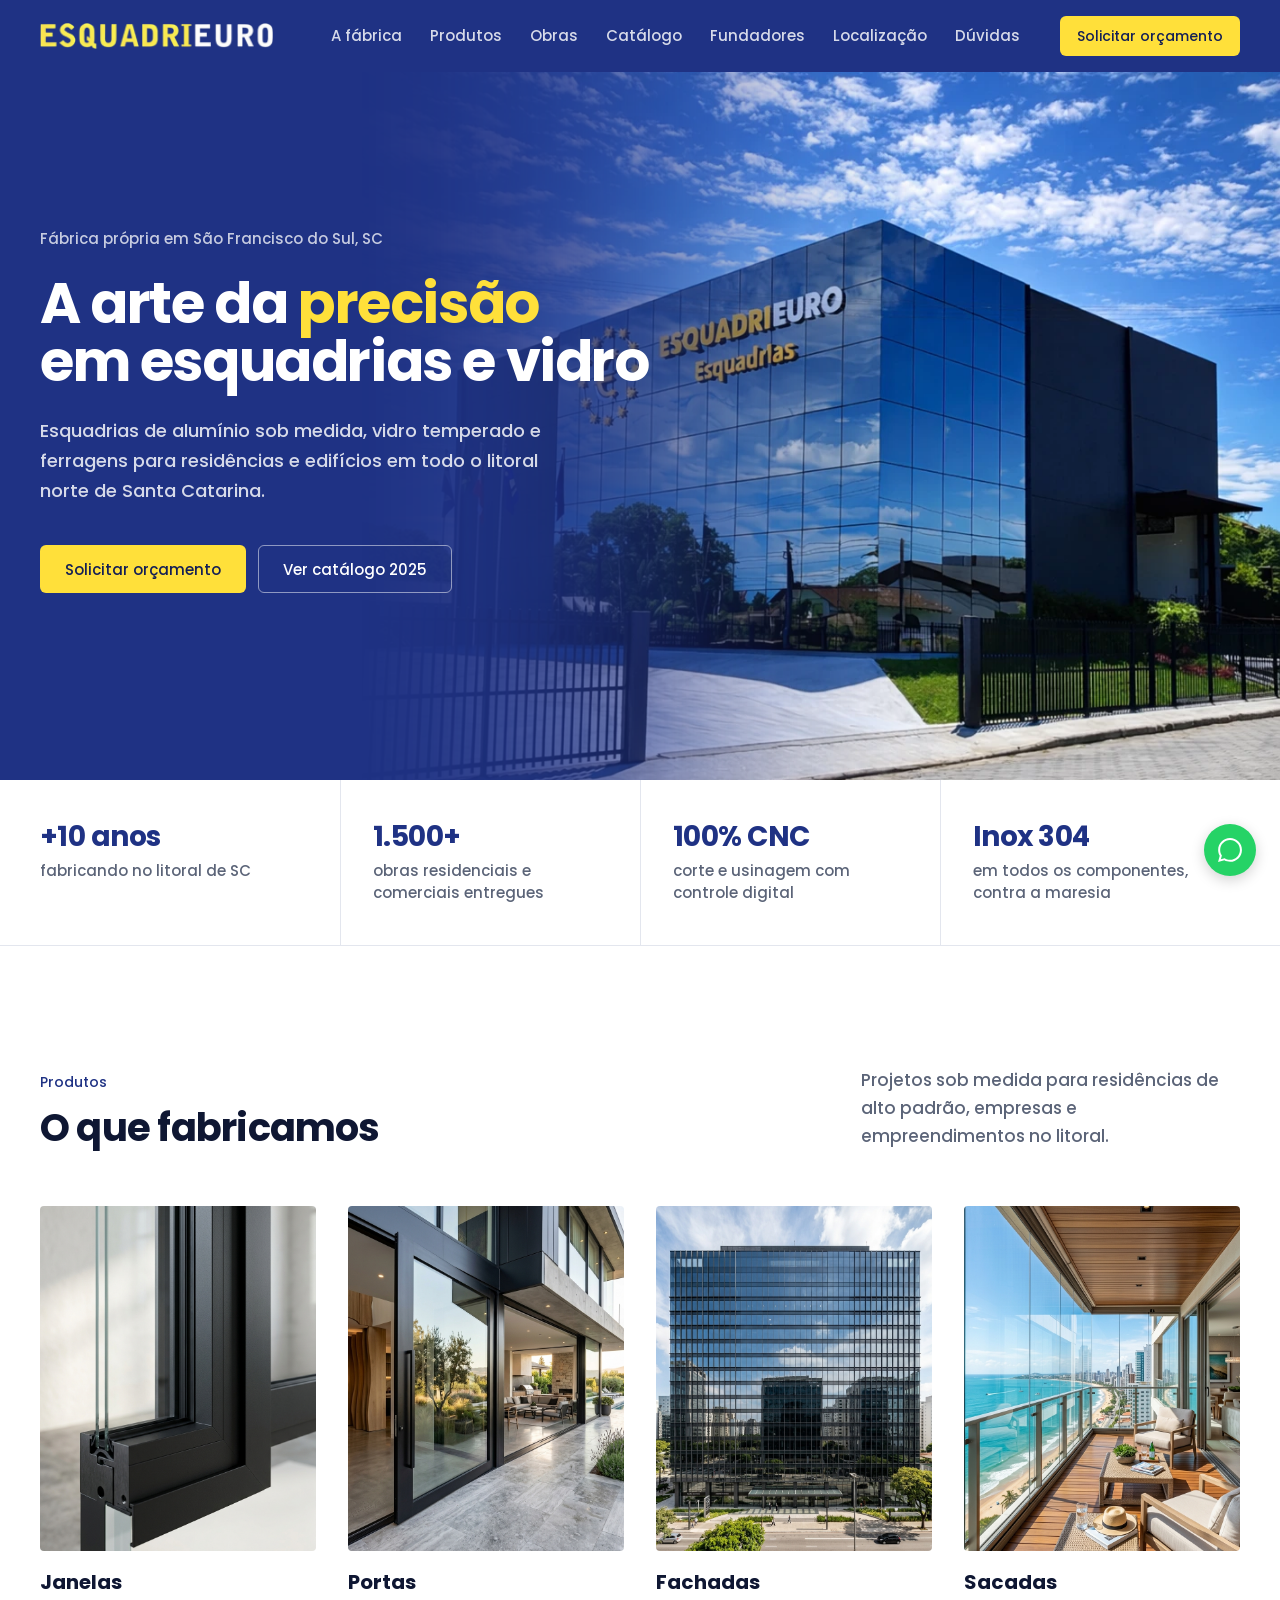
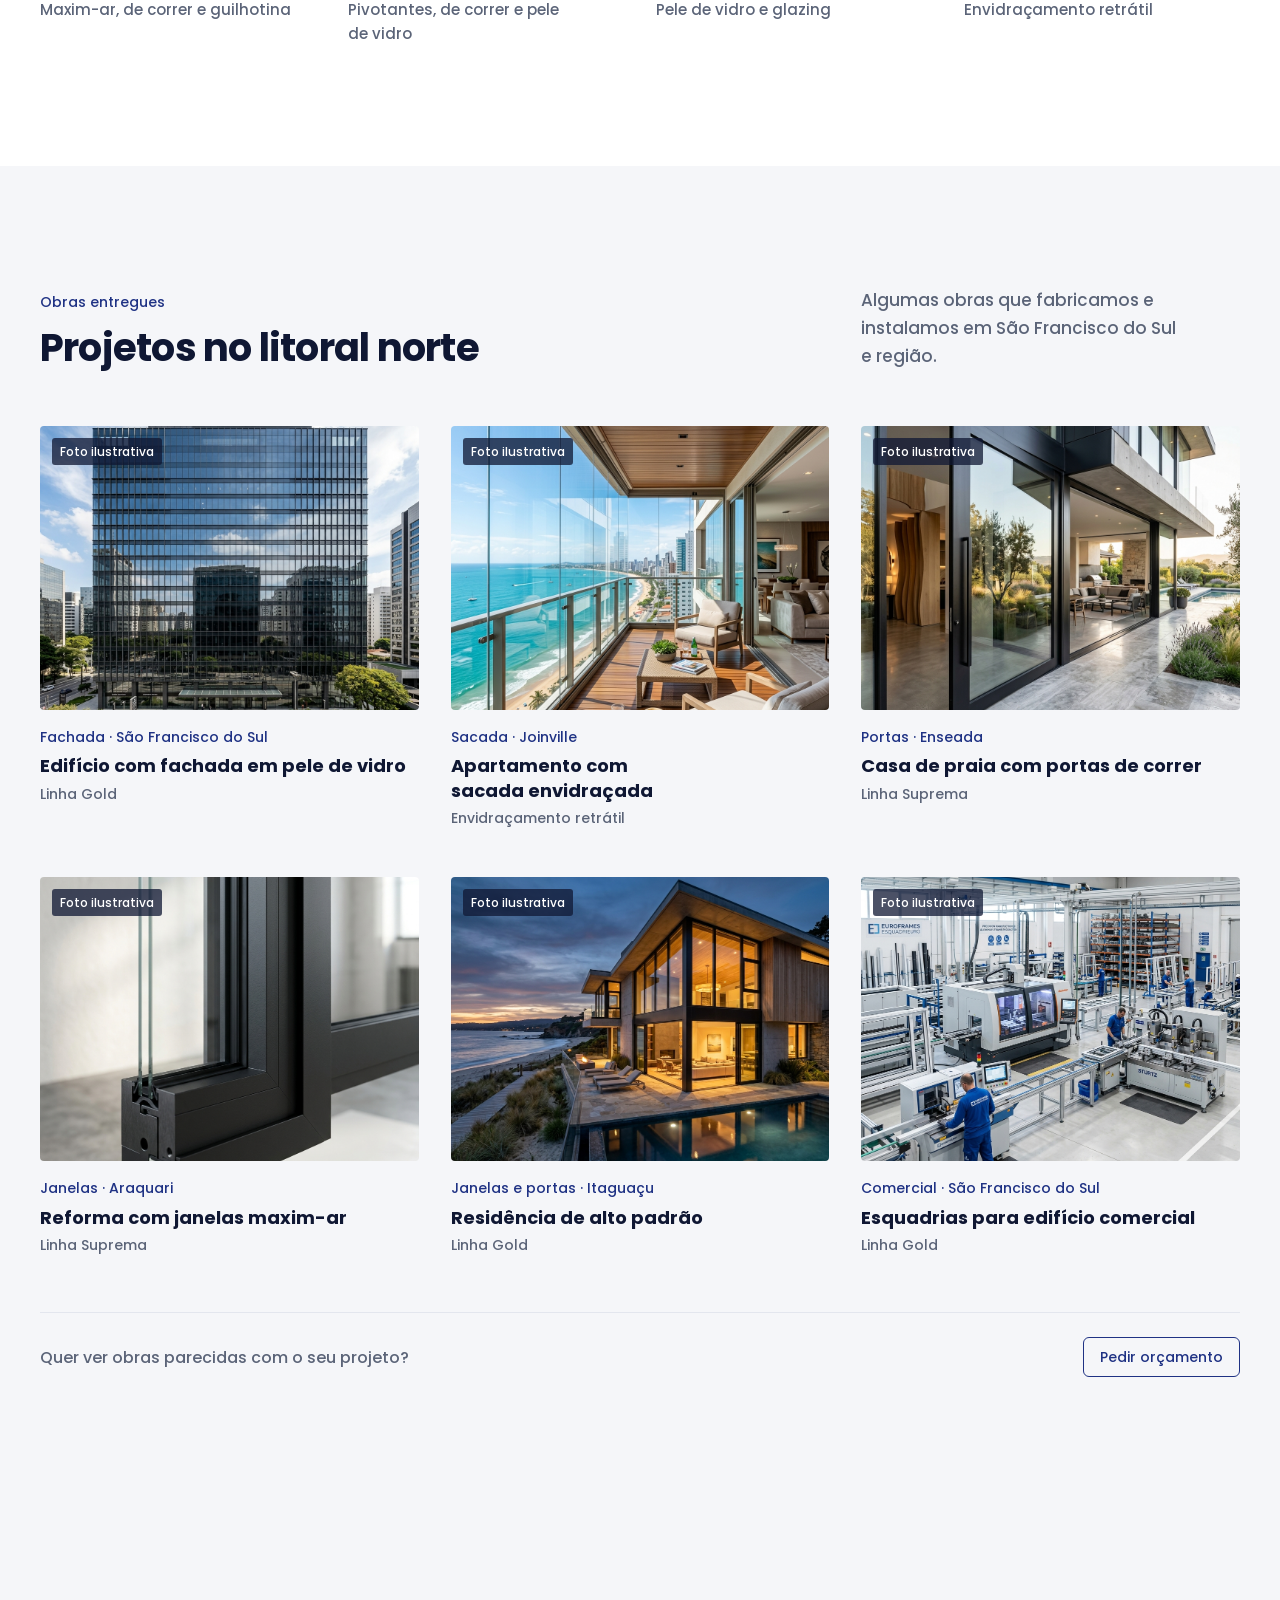
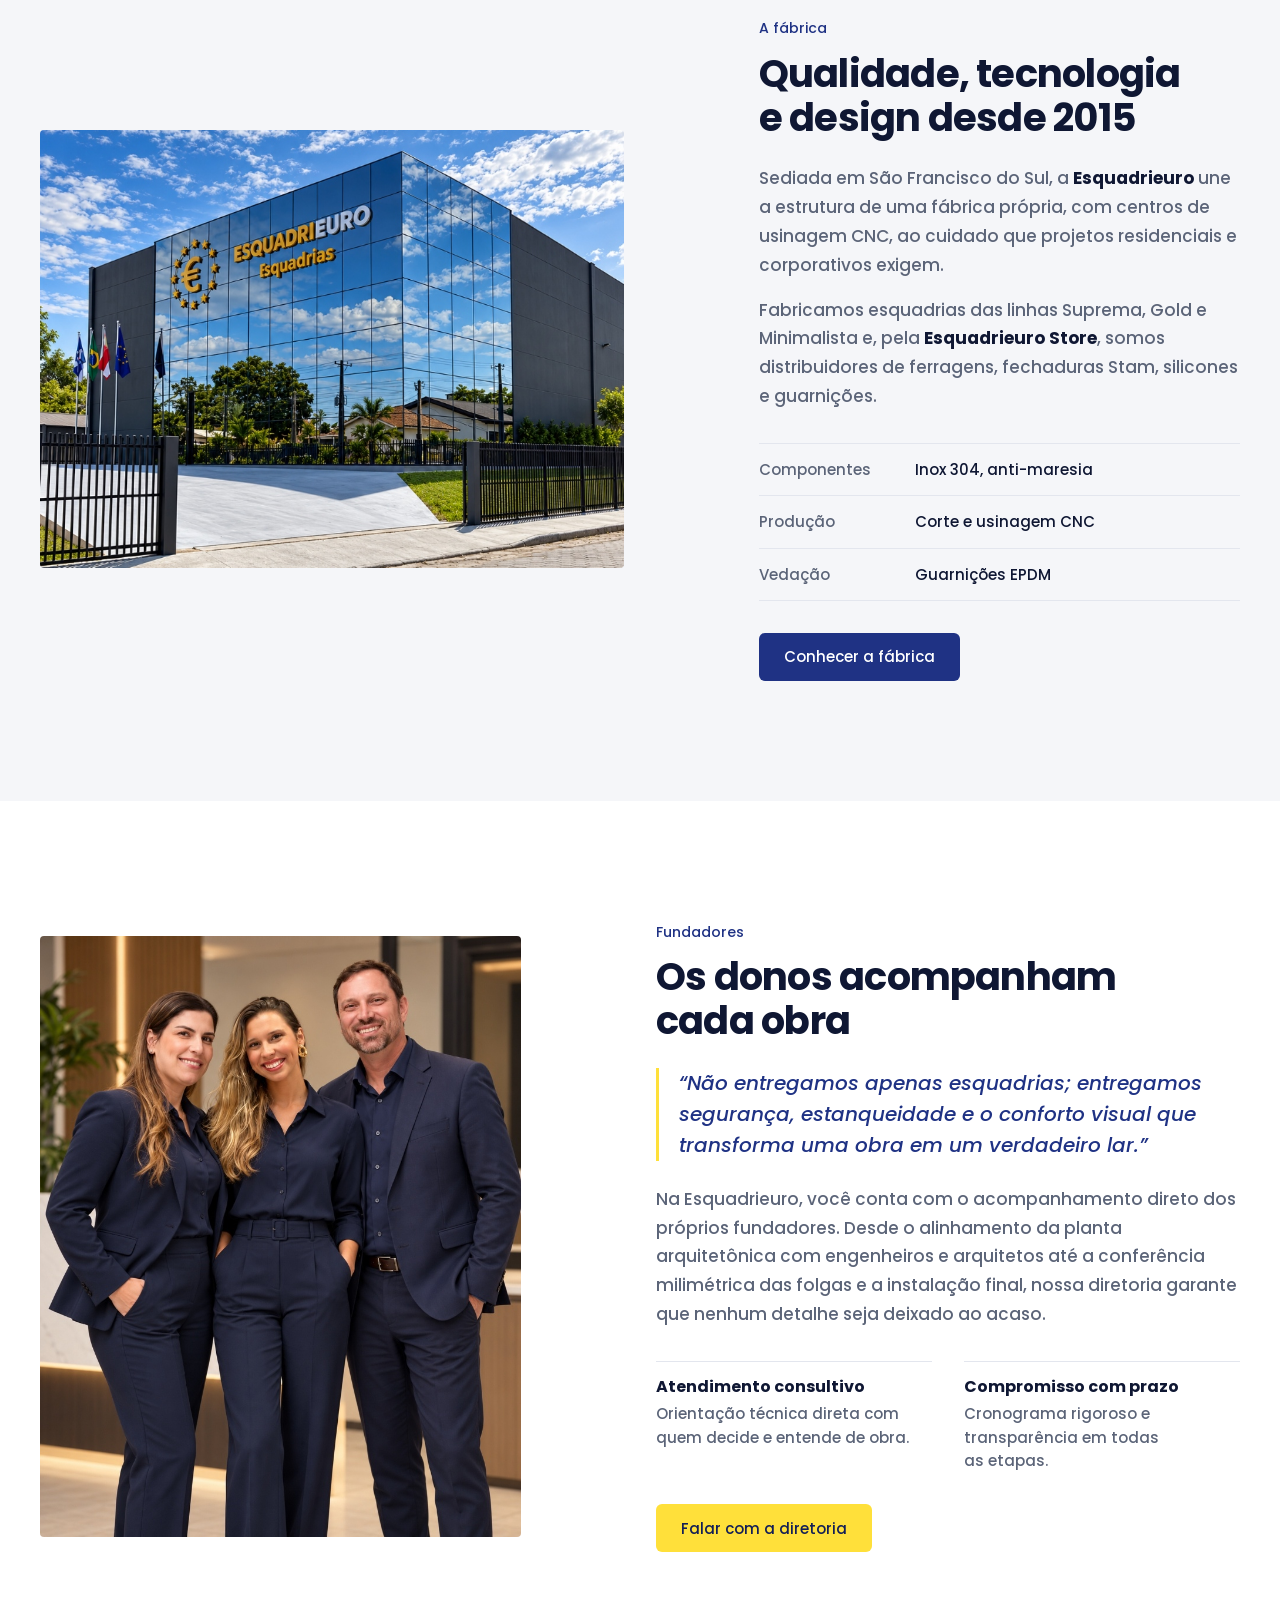
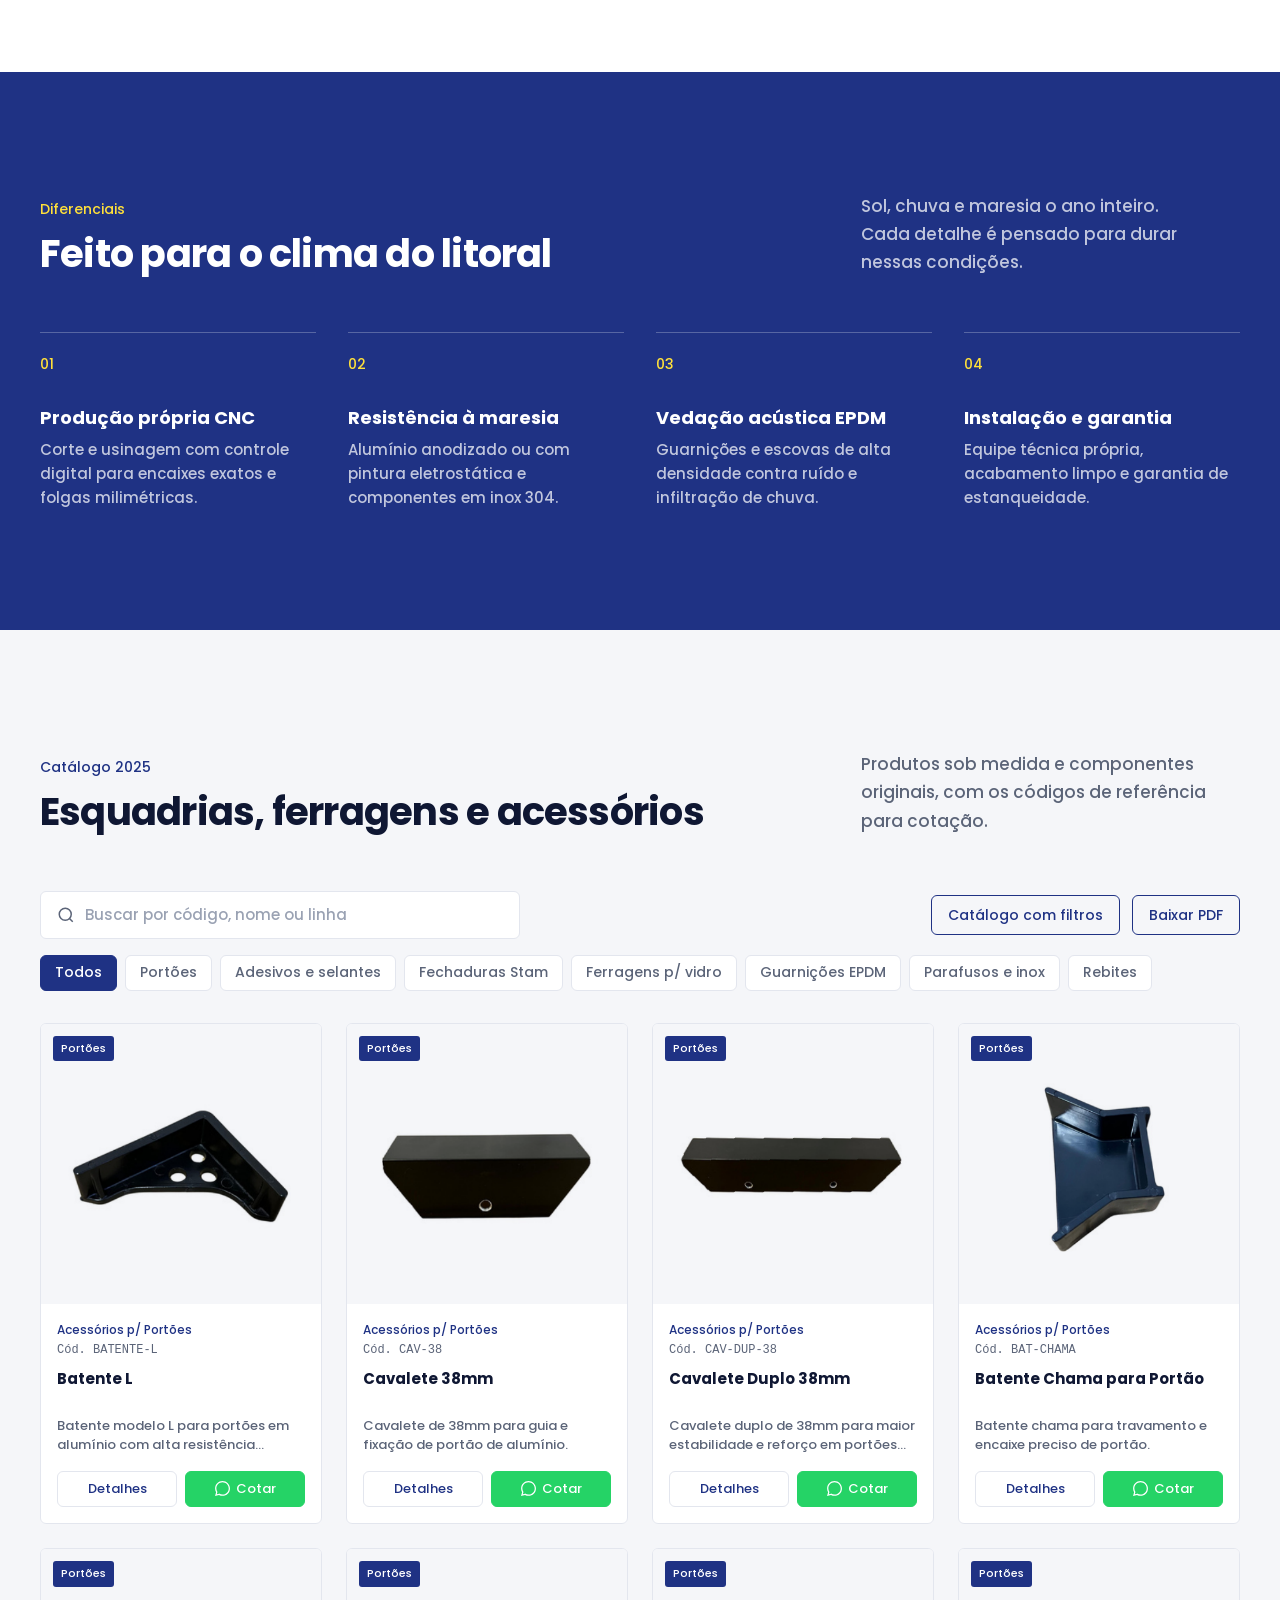
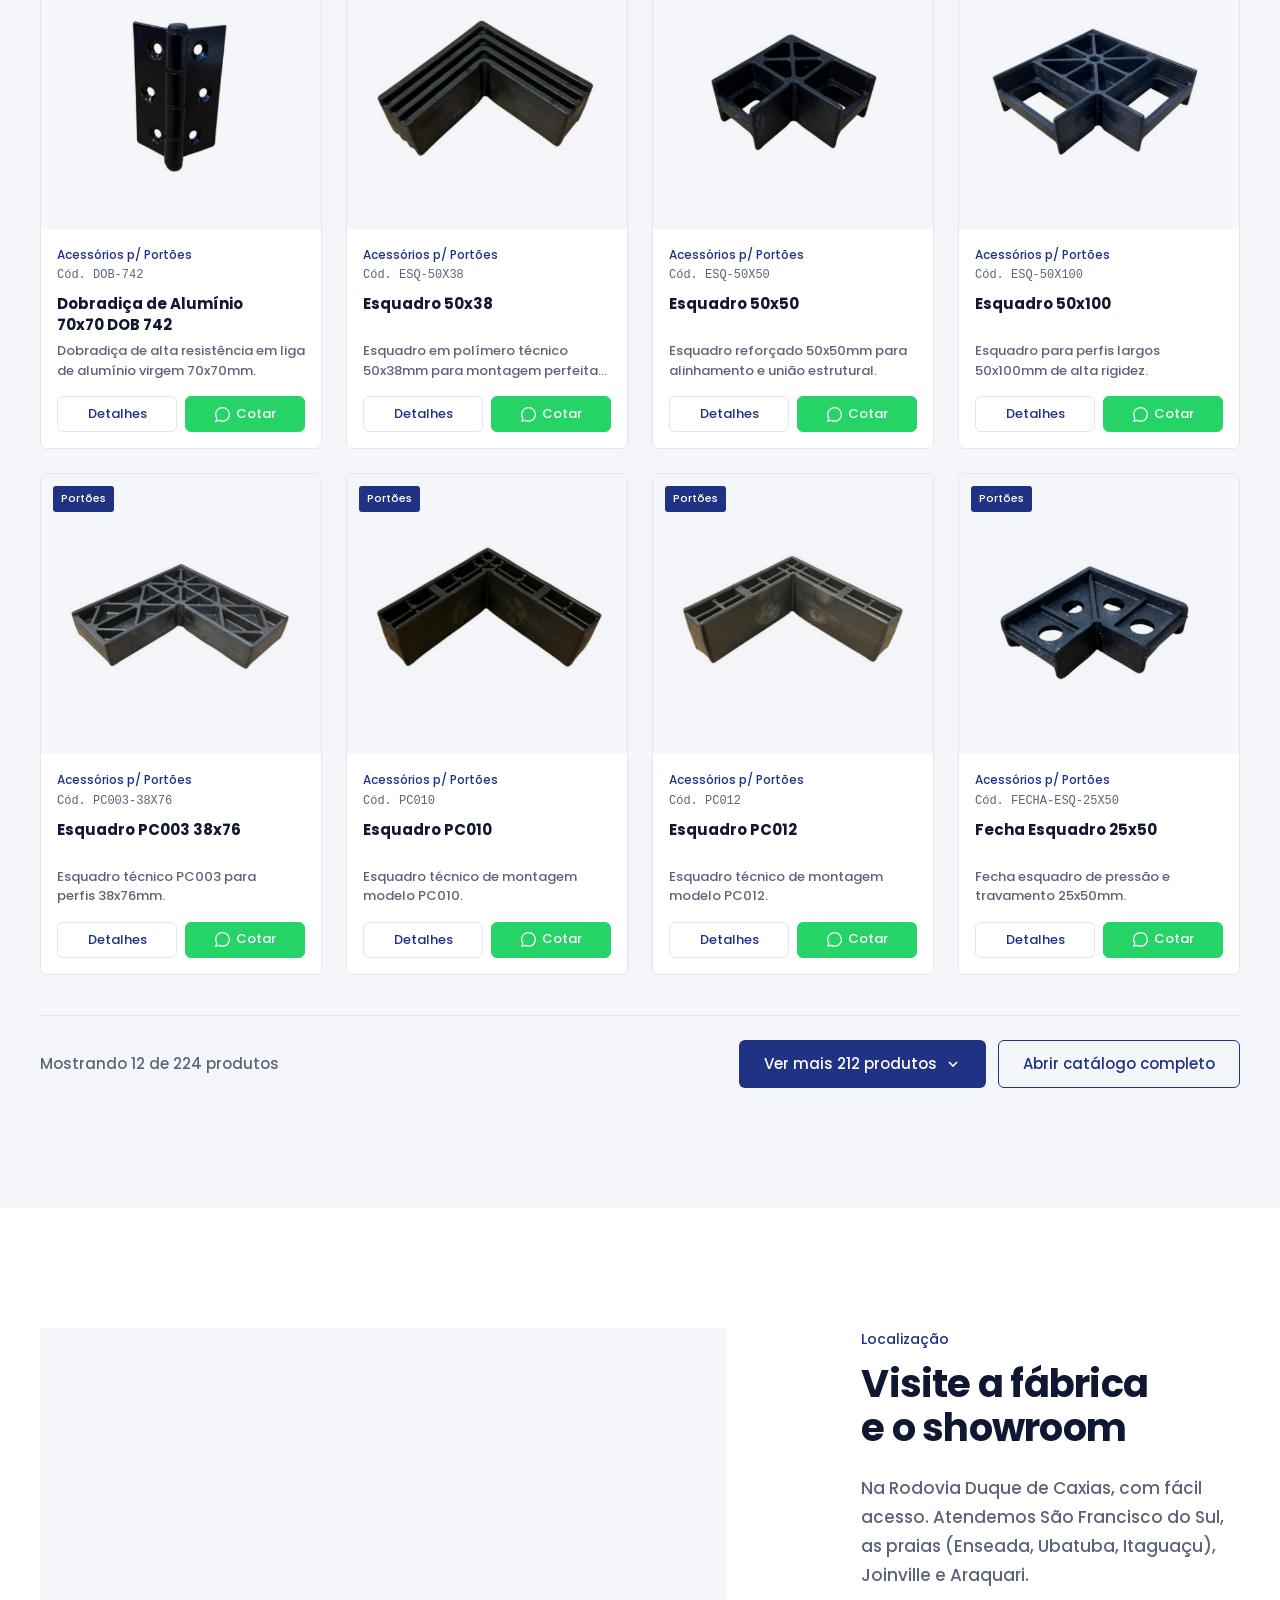
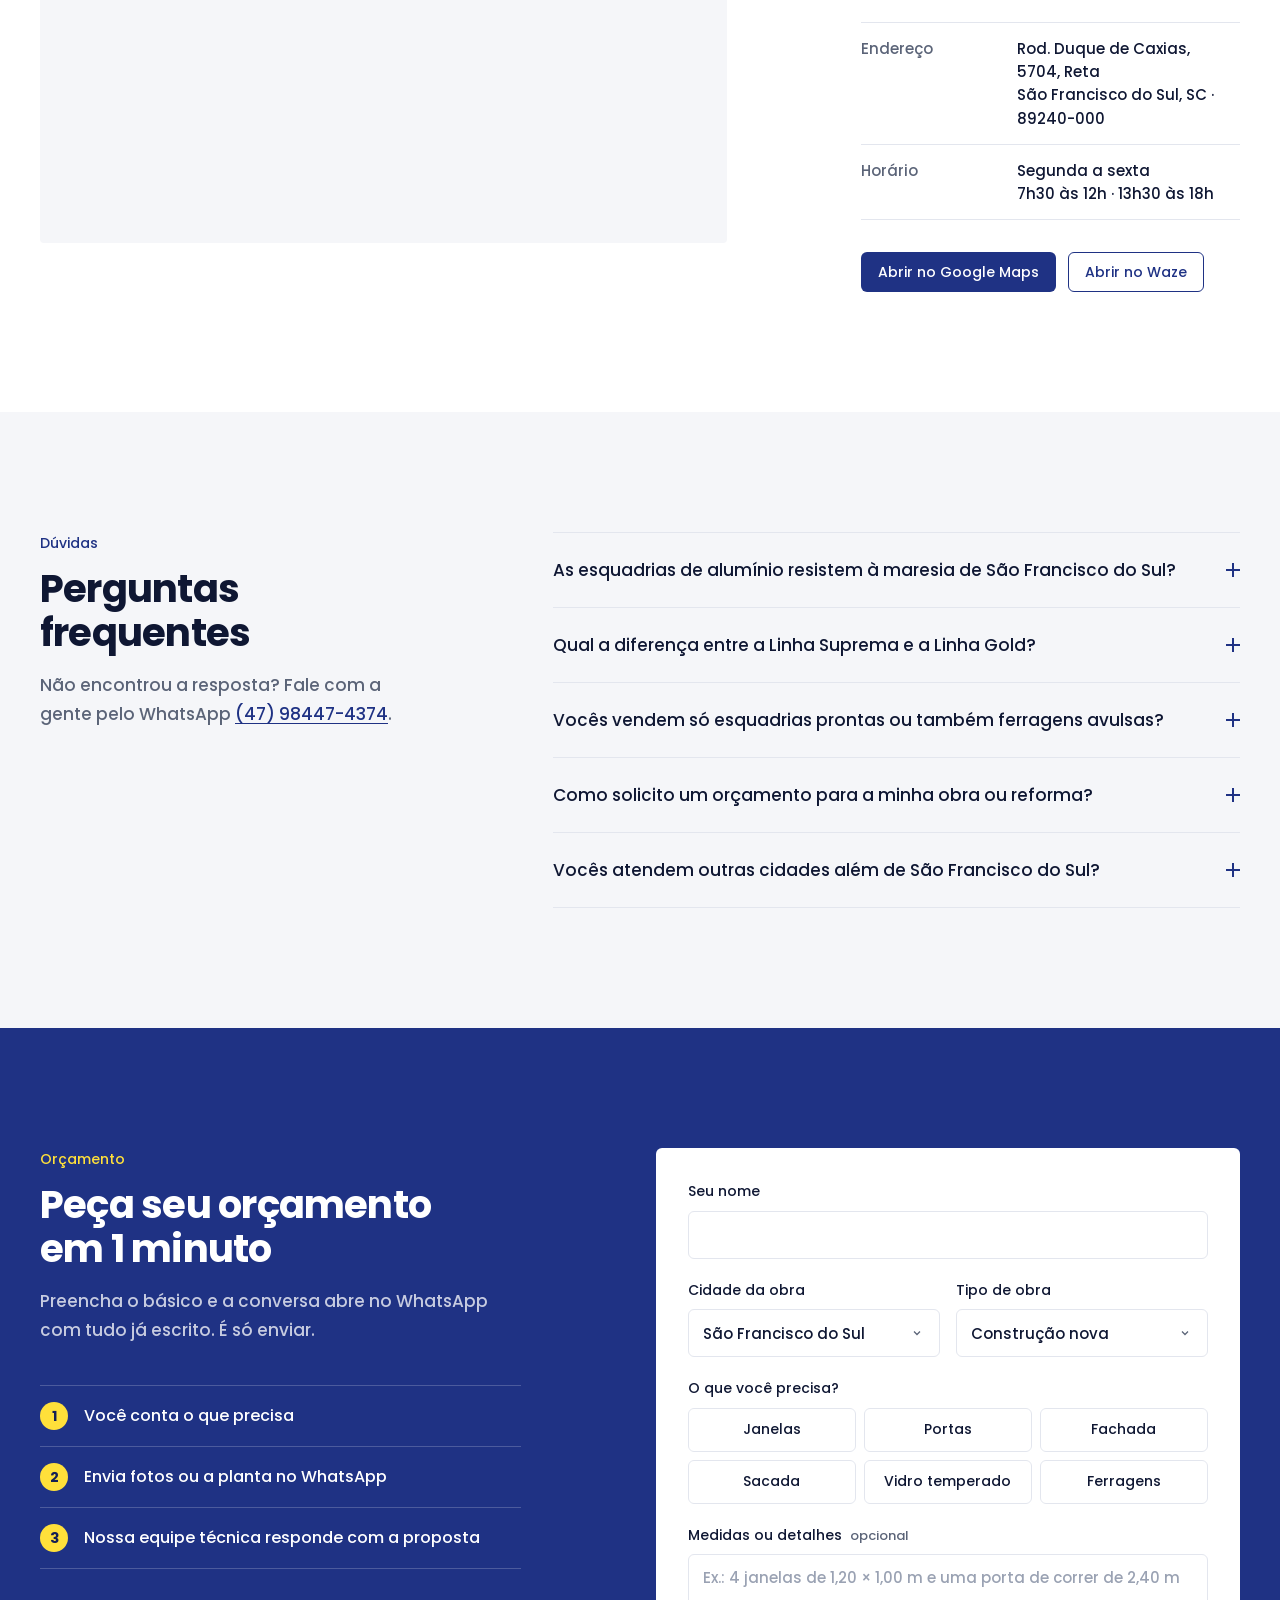
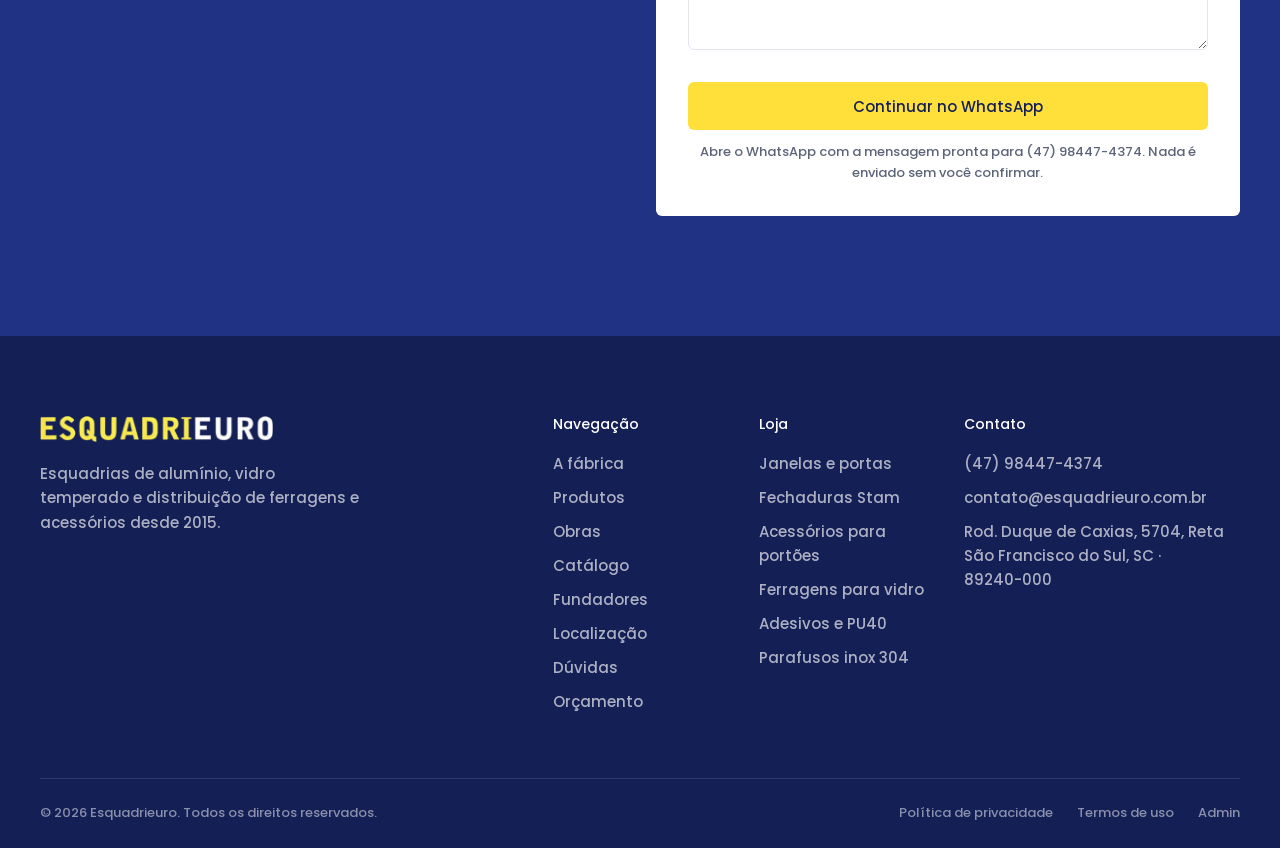
==== commit d32965e2: "feat: redesign da home e do catálogo, obras entregues e formulário de orçamento - Nova paleta (azul " ====
--- a/index.html
+++ b/index.html
@@ -11,17 +11,17 @@
   <meta property="og:type" content="website">
   <meta property="og:title" content="Esquadrieuro | Esquadrias de Alumínio e Ferragens">
   <meta property="og:description" content="Qualidade, Design e Soluções Completas desde 2015 em São Francisco do Sul - SC.">
-  <meta property="og:image" content="assets/images/hero.png">
+  <meta property="og:image" content="assets/images/fachada-esquadrieuro.webp">
 
   <!-- Stylesheets -->
-  <link rel="stylesheet" href="styles.css?v=2025_v18">
+  <link rel="stylesheet" href="styles.css?v=2026_v6">
 
   <!-- Favicon / Icons -->
   <link rel="icon" type="image/png" href="assets/images/favicon.png">
 </head>
 <body>
 
-  <!-- ==================== HEADER & NAVIGATION ==================== -->
+  <!-- ==================== HEADER ==================== -->
   <header class="header" id="header">
     <div class="container nav-container">
       <a href="#home" class="logo-brand" title="Esquadrieuro">
@@ -29,510 +29,448 @@
       </a>
 
       <nav class="nav-menu" id="nav-menu">
-        <a href="#home" class="nav-link active">Home</a>
-        <a href="#empresa" class="nav-link">A Fábrica</a>
+        <a href="#empresa" class="nav-link">A fábrica</a>
+        <a href="#solucoes" class="nav-link">Produtos</a>
+        <a href="#obras" class="nav-link">Obras</a>
+        <a href="#produtos" class="nav-link">Catálogo</a>
         <a href="#proprietarios" class="nav-link">Fundadores</a>
-        <a href="#produtos" class="nav-link">Catálogo & Loja</a>
         <a href="#localizacao" class="nav-link">Localização</a>
         <a href="#faq" class="nav-link">Dúvidas</a>
-        <a href="#contato" class="nav-link">Contato</a>
       </nav>
 
       <div class="header-actions">
-        <button class="btn-admin-pill" id="open-admin-btn" title="Área Restrita do Administrador">
-          <svg width="14" height="14" viewBox="0 0 24 24" fill="none" stroke="currentColor" stroke-width="2"><rect x="3" y="11" width="18" height="11" rx="2" ry="2"></rect><path d="M7 11V7a5 5 0 0 1 10 0v4"></path></svg>
-          Admin
+        <a href="#orcamento" class="btn btn-primary btn-sm" id="header-cta-btn">
+          Solicitar orçamento
+        </a>
+
+        <button class="mobile-toggle" id="mobile-toggle" aria-label="Abrir menu">
+          <svg width="24" height="24" viewBox="0 0 24 24" fill="none" stroke="currentColor" stroke-width="2"><line x1="3" y1="7" x2="21" y2="7"></line><line x1="3" y1="17" x2="21" y2="17"></line></svg>
         </button>
-
-        <a href="https://wa.me/5547984474374?text=Ol%C3%A1%2C%20gostaria%20de%20solicitar%20um%20or%C3%A7amento%20com%20a%20Esquadrieuro" target="_blank" class="btn btn-primary btn-sm" id="header-cta-btn">
-          Solicitar Orçamento
-        </a>
-
-        <button class="mobile-toggle" id="mobile-toggle" aria-label="Abrir Menu">
-          <svg width="26" height="26" viewBox="0 0 24 24" fill="none" stroke="currentColor" stroke-width="2"><line x1="3" y1="12" x2="21" y2="12"></line><line x1="3" y1="6" x2="21" y2="6"></line><line x1="3" y1="18" x2="21" y2="18"></line></svg>
-        </button>
       </div>
     </div>
   </header>
 
-  <!-- ==================== HERO — CLEAN WHITE BACKGROUND & FACHADA POWERCLIP ==================== -->
-  <section class="hero-v2 hero-v2--clean" id="home">
-    <div class="container hero-v2-inner">
-      <div class="hero-v2-content reveal-up">
-        <div class="hero-v2-eyebrow">
-          <span class="hero-v2-dot"></span>
-          Fábrica Própria &bull; Desde 2015 &bull; São Francisco do Sul, SC
-        </div>
-
-        <h1 class="hero-v2-title">
-          A arte da <em>precisão</em><br>
-          em esquadrias e vidro
-        </h1>
-
-        <p class="hero-v2-sub">
-          Fabricação sob medida de esquadrias de alto padrão com usinagem CNC, vidro temperado de segurança, fechaduras Stam e ferragens para residências e edifícios em todo o litoral norte de SC.
+  <!-- ==================== HERO ==================== -->
+  <section class="hero" id="home">
+    <div class="container">
+      <div class="hero-content reveal-up">
+        <p class="hero-kicker">Fábrica própria em São Francisco do Sul, SC</p>
+
+        <h1 class="hero-title">A arte da <em>precisão</em><br>em esquadrias e vidro</h1>
+
+        <p class="hero-sub">
+          Esquadrias de alumínio sob medida, vidro temperado e ferragens para residências e edifícios em todo o litoral norte de Santa Catarina.
         </p>
 
-        <div class="hero-v2-ctas">
-          <a href="https://wa.me/5547984474374?text=Ol%C3%A1%21%20Gostaria%20de%20solicitar%20um%20or%C3%A7amento%20para%20o%20meu%20projeto." target="_blank" class="btn-v2 btn-v2-gold" id="hero-btn-orcamento">
-            Solicitar Orçamento
-            <svg width="18" height="18" viewBox="0 0 24 24" fill="none" stroke="currentColor" stroke-width="2.5"><line x1="5" y1="12" x2="19" y2="12"/><polyline points="12 5 19 12 12 19"/></svg>
+        <div class="hero-ctas">
+          <a href="#orcamento" class="btn btn-primary" id="hero-btn-orcamento">
+            Solicitar orçamento
           </a>
-          <a href="catalogo.html" class="btn-v2 btn-v2-outline" id="hero-btn-catalogo">
-            <svg width="18" height="18" viewBox="0 0 24 24" fill="none" stroke="currentColor" stroke-width="2"><path d="M4 19.5A2.5 2.5 0 0 1 6.5 17H20"></path><path d="M6.5 2H20v20H6.5A2.5 2.5 0 0 1 4 19.5v-15A2.5 2.5 0 0 1 6.5 2z"></path></svg>
-            Ver Catálogo 2025
+          <a href="catalogo.html" class="btn btn-outline-light" id="hero-btn-catalogo">
+            Ver catálogo 2025
           </a>
         </div>
-
-        <div class="hero-trust-chips">
-          <div class="hero-trust-chip">
-            <svg width="16" height="16" viewBox="0 0 24 24" fill="none" stroke="currentColor" stroke-width="2.5"><polyline points="20 6 9 17 4 12"/></svg>
-            <span>Anti-Maresia 100% Inox 304</span>
-          </div>
-          <div class="hero-trust-chip">
-            <svg width="16" height="16" viewBox="0 0 24 24" fill="none" stroke="currentColor" stroke-width="2.5"><polyline points="20 6 9 17 4 12"/></svg>
-            <span>Linhas Suprema & Gold Sob Medida</span>
-          </div>
-          <div class="hero-trust-chip">
-            <svg width="16" height="16" viewBox="0 0 24 24" fill="none" stroke="currentColor" stroke-width="2.5"><polyline points="20 6 9 17 4 12"/></svg>
-            <span>Montagem e Equipe Técnica Própria</span>
-          </div>
-        </div>
-      </div>
-
-      <!-- Powerclip da Fachada -->
-      <div class="hero-powerclip-wrap reveal-up" style="animation-delay:.15s">
-        <div class="hero-powerclip-decor"></div>
-        <div class="hero-powerclip-frame">
-          <img src="assets/images/hero.png" alt="Fachada de alto padrão em esquadrias de alumínio e vidro temperado" class="hero-powerclip-img" fetchpriority="high">
-          
-          <div class="hero-powerclip-tag">
-            <div class="hero-powerclip-tag-icon">
-              <svg width="22" height="22" viewBox="0 0 24 24" fill="none" stroke="currentColor" stroke-width="2"><polygon points="12 2 2 7 12 12 22 7 12 2"></polygon><polyline points="2 17 12 22 22 17"></polyline><polyline points="2 12 12 17 22 12"></polyline></svg>
-            </div>
-            <div>
-              <strong>Fachadas & Panos de Vidro</strong>
-              <span>Projetos Litorâneos de Alto Padrão</span>
-            </div>
-          </div>
-        </div>
-      </div>
-    </div>
-  </section>
-
-  <!-- ==================== INDICADORES DE CREDIBILIDADE ==================== -->
-  <section class="trust-bar">
+      </div>
+    </div>
+  </section>
+
+  <!-- ==================== NÚMEROS ==================== -->
+  <section class="facts" aria-label="Números da Esquadrieuro">
     <div class="container">
-      <div class="trust-bar-grid">
-        <div class="trust-item reveal-up">
-          <span class="trust-number">+10</span>
-          <span class="trust-unit">anos</span>
-          <span class="trust-label">de liderança no litoral de SC</span>
-        </div>
-        <div class="trust-item reveal-up" style="animation-delay:.05s">
-          <span class="trust-number">1.500+</span>
-          <span class="trust-unit">obras</span>
-          <span class="trust-label">residenciais e comerciais entregues</span>
-        </div>
-        <div class="trust-item reveal-up" style="animation-delay:.1s">
-          <span class="trust-number">100%</span>
-          <span class="trust-unit">CNC</span>
-          <span class="trust-label">usinagem digital e corte de precisão</span>
-        </div>
-        <div class="trust-item reveal-up" style="animation-delay:.15s">
-          <span class="trust-number">SC</span>
-          <span class="trust-unit">litoral</span>
-          <span class="trust-label">São Francisco, Joinville e região</span>
-        </div>
-      </div>
-    </div>
-  </section>
-
-  <!-- ==================== CATEGORIAS VISUAIS DE PRODUTO ==================== -->
-  <section class="showcase section-padding" id="solucoes">
+      <dl class="facts-grid">
+        <div class="fact">
+          <dt>+10 anos</dt>
+          <dd>fabricando no litoral de SC</dd>
+        </div>
+        <div class="fact">
+          <dt>1.500+</dt>
+          <dd>obras residenciais e comerciais entregues</dd>
+        </div>
+        <div class="fact">
+          <dt>100% CNC</dt>
+          <dd>corte e usinagem com controle digital</dd>
+        </div>
+        <div class="fact">
+          <dt>Inox 304</dt>
+          <dd>em todos os componentes, contra a maresia</dd>
+        </div>
+      </dl>
+    </div>
+  </section>
+
+  <!-- ==================== PRODUTOS ==================== -->
+  <section class="section" id="solucoes">
     <div class="container">
-      <div class="section-header reveal-up">
-        <span class="eyebrow">Nossos Produtos</span>
-        <h2 class="section-title">Soluções Completas em Alumínio e Vidro</h2>
-        <p class="section-subtitle">Projetos sob medida para residências de alto padrão, corporativos e empreendimentos litorâneos.</p>
-      </div>
+      <div class="sec-head reveal-up">
+        <div>
+          <p class="sec-label">Produtos</p>
+          <h2 class="sec-title">O que fabricamos</h2>
+        </div>
+        <p class="sec-lead">Projetos sob medida para residências de alto padrão, empresas e empreendimentos no litoral.</p>
+      </div>
+
       <div class="showcase-grid">
         <a href="#produtos" class="showcase-card reveal-up">
-          <img src="assets/images/janelas.png" alt="Janelas de alumínio de alto desempenho" loading="lazy">
-          <div class="showcase-card-overlay">
-            <h3>Janelas</h3>
-            <span>Maxim-ar, correr & guilhotina</span>
-          </div>
+          <div class="showcase-img"><img src="assets/images/janelas.png" alt="Janelas de alumínio" loading="lazy"></div>
+          <h3>Janelas</h3>
+          <p>Maxim-ar, de correr e guilhotina</p>
         </a>
-        <a href="#produtos" class="showcase-card showcase-card--tall reveal-up" style="animation-delay:.06s">
-          <img src="assets/images/portas.png" alt="Portas de alumínio pivotante e de correr" loading="lazy">
-          <div class="showcase-card-overlay">
-            <h3>Portas</h3>
-            <span>Pivotantes, correr & pele de vidro</span>
-          </div>
+        <a href="#produtos" class="showcase-card reveal-up">
+          <div class="showcase-img"><img src="assets/images/portas.png" alt="Portas de alumínio pivotantes e de correr" loading="lazy"></div>
+          <h3>Portas</h3>
+          <p>Pivotantes, de correr e pele de vidro</p>
         </a>
-        <a href="#produtos" class="showcase-card reveal-up" style="animation-delay:.12s">
-          <img src="assets/images/fachadas.png" alt="Fachadas em pele de vidro" loading="lazy">
-          <div class="showcase-card-overlay">
-            <h3>Fachadas</h3>
-            <span>Pele de vidro & glazing</span>
-          </div>
+        <a href="#produtos" class="showcase-card reveal-up">
+          <div class="showcase-img"><img src="assets/images/fachadas.png" alt="Fachada em pele de vidro" loading="lazy"></div>
+          <h3>Fachadas</h3>
+          <p>Pele de vidro e glazing</p>
         </a>
-        <a href="#produtos" class="showcase-card reveal-up" style="animation-delay:.18s">
-          <img src="assets/images/sacadas.png" alt="Envidraçamento de sacadas" loading="lazy">
-          <div class="showcase-card-overlay">
-            <h3>Sacadas</h3>
-            <span>Envidraçamento retrátil</span>
-          </div>
+        <a href="#produtos" class="showcase-card reveal-up">
+          <div class="showcase-img"><img src="assets/images/sacadas.png" alt="Sacada envidraçada" loading="lazy"></div>
+          <h3>Sacadas</h3>
+          <p>Envidraçamento retrátil</p>
         </a>
       </div>
     </div>
   </section>
 
-  <!-- ==================== A EMPRESA / SOBRE NÓS ==================== -->
-  <section class="about-v2 section-padding" id="empresa">
+  <!-- ==================== OBRAS ENTREGUES ==================== -->
+  <section class="section section--alt" id="obras">
     <div class="container">
-      <div class="about-v2-grid">
-        <div class="about-v2-media reveal-up">
-          <div class="about-v2-img-wrap">
-            <img src="assets/images/empresa.jpg" alt="Fábrica Esquadrieuro - São Francisco do Sul" loading="lazy">
-          </div>
-          <div class="about-v2-floating">
-            <div class="about-v2-floating-icon">
-              <svg width="24" height="24" viewBox="0 0 24 24" fill="none" stroke="currentColor" stroke-width="2"><path d="M21 16V8a2 2 0 0 0-1-1.73l-7-4a2 2 0 0 0-2 0l-7 4A2 2 0 0 0 3 8v8a2 2 0 0 0 1 1.73l7 4a2 2 0 0 0 2 0l7-4A2 2 0 0 0 21 16z"/></svg>
-            </div>
-            <div>
-              <strong>Fábrica Euroframes</strong>
-              <span>Usinagem CNC e montagem técnica</span>
-            </div>
-          </div>
-        </div>
-
-        <div class="about-v2-content reveal-up" style="animation-delay:.1s">
-          <span class="eyebrow">Sobre a Empresa</span>
-          <h2 class="section-title">Qualidade, Tecnologia<br>e Design desde 2015</h2>
-          <p class="about-text">
-            Sediada em São Francisco do Sul — SC, a <strong>Esquadrieuro</strong> une robustez industrial de uma fábrica própria com centros de usinagem avançados à sensibilidade arquitetônica de projetos residenciais e corporativos contemporâneos.
-          </p>
-          <p class="about-text">
-            Além de fabricarmos esquadrias de alto padrão (Linhas Suprema, Gold e Minimalistas), somos distribuidores autorizados de ferragens, fechaduras Stam, silicones e guarnições pela nossa divisão <strong>Esquadrieuro Store</strong>.
-          </p>
-
-          <div class="about-v2-highlights">
-            <div class="about-v2-highlight">
-              <svg width="22" height="22" viewBox="0 0 24 24" fill="none" stroke="currentColor" stroke-width="2"><path d="M12 22s8-4 8-10V5l-8-3-8 3v7c0 6 8 10 8 10z"/></svg>
-              <span>Anti-Maresia 100% Inox 304</span>
-            </div>
-            <div class="about-v2-highlight">
-              <svg width="22" height="22" viewBox="0 0 24 24" fill="none" stroke="currentColor" stroke-width="2"><circle cx="12" cy="12" r="3"/><path d="M19.4 15a1.65 1.65 0 0 0 .33 1.82l.06.06a2 2 0 0 1 0 2.83 2 2 0 0 1-2.83 0l-.06-.06a1.65 1.65 0 0 0-1.82-.33 1.65 1.65 0 0 0-1 1.51V21a2 2 0 0 1-4 0v-.09a1.65 1.65 0 0 0-1-1.51 1.65 1.65 0 0 0-1.82.33l-.06.06a2 2 0 1 1-2.83-2.83l.06-.06A1.65 1.65 0 0 0 4.68 15a1.65 1.65 0 0 0-1.51-1H3a2 2 0 1 1 0-4h.09A1.65 1.65 0 0 0 4.6 9a1.65 1.65 0 0 0-.33-1.82l-.06-.06a2 2 0 1 1 2.83-2.83l.06.06A1.65 1.65 0 0 0 9 4.68a1.65 1.65 0 0 0 1-1.51V3a2 2 0 1 1 4 0v.09a1.65 1.65 0 0 0 1 1.51 1.65 1.65 0 0 0 1.82-.33l.06-.06a2 2 0 1 1 2.83 2.83l-.06.06A1.65 1.65 0 0 0 19.32 9a1.65 1.65 0 0 0 1.51 1H21a2 2 0 1 1 0 4h-.09a1.65 1.65 0 0 0-1.51 1z"/></svg>
-              <span>Corte & Usinagem CNC</span>
-            </div>
-            <div class="about-v2-highlight">
-              <svg width="22" height="22" viewBox="0 0 24 24" fill="none" stroke="currentColor" stroke-width="2"><path d="M22 11.08V12a10 10 0 1 1-5.93-9.14"/><polyline points="22 4 12 14.01 9 11.01"/></svg>
-              <span>Vedação EPDM & Estanqueidade</span>
-            </div>
-          </div>
-
-          <a href="https://wa.me/5547984474374?text=Ol%C3%A1%2C%20gostaria%20de%20conhecer%20mais%20sobre%20a%20f%C3%A1brica%20da%20Esquadrieuro" target="_blank" class="btn-v2 btn-v2-navy" id="about-btn-historia">
-            Conhecer Nossa Estrutura
-            <svg width="16" height="16" viewBox="0 0 24 24" fill="none" stroke="currentColor" stroke-width="2"><line x1="5" y1="12" x2="19" y2="12"/><polyline points="12 5 19 12 12 19"/></svg>
-          </a>
-        </div>
-      </div>
-    </div>
-  </section>
-
-  <!-- ==================== QUEM SOMOS / FUNDADORES & PROPRIETÁRIOS ==================== -->
-  <section class="founders-section section-padding" id="proprietarios">
+      <div class="sec-head">
+        <div>
+          <p class="sec-label">Obras entregues</p>
+          <h2 class="sec-title">Projetos no litoral norte</h2>
+        </div>
+        <p class="sec-lead">Algumas obras que fabricamos e instalamos em São Francisco do Sul e região.</p>
+      </div>
+
+      <!-- Cartões gerados a partir de obras-data.js -->
+      <div class="obras-grid" id="obras-grid"></div>
+
+      <div class="obras-footer">
+        <p>Quer ver obras parecidas com o seu projeto?</p>
+        <a href="#orcamento" class="btn btn-outline btn-sm">Pedir orçamento</a>
+      </div>
+    </div>
+  </section>
+
+  <!-- ==================== A FÁBRICA ==================== -->
+  <section class="section section--alt" id="empresa">
+    <div class="container split">
+      <div class="split-media reveal-up">
+        <img src="assets/images/empresa.jpg" alt="Fábrica Esquadrieuro em São Francisco do Sul" loading="lazy">
+      </div>
+
+      <div class="split-text reveal-up">
+        <p class="sec-label">A fábrica</p>
+        <h2 class="sec-title">Qualidade, tecnologia e design desde 2015</h2>
+        <p class="body-text">
+          Sediada em São Francisco do Sul, a <strong>Esquadrieuro</strong> une a estrutura de uma fábrica própria, com centros de usinagem CNC, ao cuidado que projetos residenciais e corporativos exigem.
+        </p>
+        <p class="body-text">
+          Fabricamos esquadrias das linhas Suprema, Gold e Minimalista e, pela <strong>Esquadrieuro Store</strong>, somos distribuidores de ferragens, fechaduras Stam, silicones e guarnições.
+        </p>
+
+        <ul class="spec-list">
+          <li><span>Componentes</span>Inox 304, anti-maresia</li>
+          <li><span>Produção</span>Corte e usinagem CNC</li>
+          <li><span>Vedação</span>Guarnições EPDM</li>
+        </ul>
+
+        <a href="https://wa.me/5547984474374?text=Ol%C3%A1%2C%20gostaria%20de%20conhecer%20mais%20sobre%20a%20f%C3%A1brica%20da%20Esquadrieuro" target="_blank" class="btn btn-navy" id="about-btn-historia">
+          Conhecer a fábrica
+        </a>
+      </div>
+    </div>
+  </section>
+
+  <!-- ==================== FUNDADORES ==================== -->
+  <section class="section" id="proprietarios">
+    <div class="container split split--narrow-media">
+      <div class="split-media split-media--portrait reveal-up">
+        <img src="assets/images/proprietarios.jpg?v=2026_v1" alt="Sócios-proprietários da Esquadrieuro" id="founders-display-img">
+      </div>
+
+      <div class="split-text reveal-up">
+        <p class="sec-label">Fundadores</p>
+        <h2 class="sec-title" id="founders-title">Os donos acompanham cada obra</h2>
+
+        <blockquote class="quote" id="founders-quote">
+          “Não entregamos apenas esquadrias; entregamos segurança, estanqueidade e o conforto visual que transforma uma obra em um verdadeiro lar.”
+        </blockquote>
+
+        <p class="body-text" id="founders-bio">
+          Na Esquadrieuro, você conta com o acompanhamento direto dos próprios fundadores. Desde o alinhamento da planta arquitetônica com engenheiros e arquitetos até a conferência milimétrica das folgas e a instalação final, nossa diretoria garante que nenhum detalhe seja deixado ao acaso.
+        </p>
+
+        <div class="pillars">
+          <div>
+            <h3>Atendimento consultivo</h3>
+            <p>Orientação técnica direta com quem decide e entende de obra.</p>
+          </div>
+          <div>
+            <h3>Compromisso com prazo</h3>
+            <p>Cronograma rigoroso e transparência em todas as etapas.</p>
+          </div>
+        </div>
+
+        <a href="https://wa.me/5547984474374?text=Ol%C3%A1%2C%20gostaria%20de%20conversar%20diretamente%20com%20a%20equipe%20de%20dire%C3%A7%C3%A3o%20da%20Esquadrieuro" target="_blank" class="btn btn-primary">
+          Falar com a diretoria
+        </a>
+      </div>
+    </div>
+  </section>
+
+  <!-- ==================== DIFERENCIAIS ==================== -->
+  <section class="section section--navy" id="diferenciais">
     <div class="container">
-      <div class="founders-grid">
-        <div class="founders-image-box reveal-up">
-          <img src="assets/images/proprietarios.jpg?v=2026_v1" alt="Diretoria e Sócios Proprietários da Esquadrieuro" id="founders-display-img">
-          <div class="founders-badge">
-            <svg width="16" height="16" viewBox="0 0 24 24" fill="none" stroke="currentColor" stroke-width="2"><path d="M17 21v-2a4 4 0 0 0-4-4H5a4 4 0 0 0-4 4v2"></path><circle cx="9" cy="7" r="4"></circle><path d="M23 21v-2a4 4 0 0 0-3-3.87"></path><path d="M16 3.13a4 4 0 0 1 0 7.75"></path></svg>
-            Sócios-Proprietários
-          </div>
-        </div>
-
-        <div class="founders-content reveal-up" style="animation-delay:.1s">
-          <span class="eyebrow">Liderança & Compromisso</span>
-          <h2 class="section-title" id="founders-title">A Presença dos Fundadores em Cada Detalhe</h2>
-          
-          <p class="founders-quote" id="founders-quote">
-            "Não entregamos apenas esquadrias; entregamos segurança, estanqueidade e o conforto visual que transforma uma obra em um verdadeiro lar."
-          </p>
-
-          <p class="about-text" id="founders-bio">
-            Na Esquadrieuro, você conta com o acompanhamento direto dos próprios fundadores. Desde o alinhamento da planta arquitetônica com engenheiros e arquitetos até a conferência milimétrica das folgas e a instalação final, nossa diretoria garante que nenhum detalhe seja deixado ao acaso.
-          </p>
-
-          <div class="founders-pillars">
-            <div class="pillar-item">
-              <svg width="32" height="32" viewBox="0 0 24 24" fill="none" stroke="currentColor" stroke-width="2"><path d="M22 11.08V12a10 10 0 1 1-5.93-9.14"></path><polyline points="22 4 12 14.01 9 11.01"></polyline></svg>
-              <div>
-                <h5>Atendimento Consultivo</h5>
-                <p>Orientação técnica direta com quem decide e entende de obra.</p>
-              </div>
-            </div>
-            <div class="pillar-item">
-              <svg width="32" height="32" viewBox="0 0 24 24" fill="none" stroke="currentColor" stroke-width="2"><circle cx="12" cy="12" r="10"></circle><polyline points="12 6 12 12 14 14"></polyline></svg>
-              <div>
-                <h5>Compromisso com Prazo</h5>
-                <p>Cronograma rigoroso e transparência em todas as etapas.</p>
-              </div>
-            </div>
-          </div>
-
-          <a href="https://wa.me/5547984474374?text=Ol%C3%A1%2C%20gostaria%20de%20conversar%20diretamente%20com%20a%20equipe%20de%20dire%C3%A7%C3%A3o%20da%20Esquadrieuro" target="_blank" class="btn-v2 btn-v2-gold">
-            Falar com a Diretoria no WhatsApp
-          </a>
-        </div>
-      </div>
-    </div>
-  </section>
-
-  <!-- ==================== POR QUE NOS ESCOLHER (DIFERENCIAIS) ==================== -->
-  <section class="diff-v2 section-padding" id="diferenciais">
+      <div class="sec-head reveal-up">
+        <div>
+          <p class="sec-label">Diferenciais</p>
+          <h2 class="sec-title">Feito para o clima do litoral</h2>
+        </div>
+        <p class="sec-lead">Sol, chuva e maresia o ano inteiro. Cada detalhe é pensado para durar nessas condições.</p>
+      </div>
+
+      <ol class="diff-grid">
+        <li class="reveal-up">
+          <span class="diff-num">01</span>
+          <h3>Produção própria CNC</h3>
+          <p>Corte e usinagem com controle digital para encaixes exatos e folgas milimétricas.</p>
+        </li>
+        <li class="reveal-up">
+          <span class="diff-num">02</span>
+          <h3>Resistência à maresia</h3>
+          <p>Alumínio anodizado ou com pintura eletrostática e componentes em inox 304.</p>
+        </li>
+        <li class="reveal-up">
+          <span class="diff-num">03</span>
+          <h3>Vedação acústica EPDM</h3>
+          <p>Guarnições e escovas de alta densidade contra ruído e infiltração de chuva.</p>
+        </li>
+        <li class="reveal-up">
+          <span class="diff-num">04</span>
+          <h3>Instalação e garantia</h3>
+          <p>Equipe técnica própria, acabamento limpo e garantia de estanqueidade.</p>
+        </li>
+      </ol>
+    </div>
+  </section>
+
+  <!-- ==================== CATÁLOGO ==================== -->
+  <section class="section section--alt products-section" id="produtos">
     <div class="container">
-      <div class="section-header reveal-up">
-        <span class="eyebrow">Por Que Nos Escolher</span>
-        <h2 class="section-title">Engenharia e Acabamento<br>de Alto Nível</h2>
-        <p class="section-subtitle">Soluções pensadas para enfrentar as exigências climáticas e arquitetônicas do litoral catarinense.</p>
-      </div>
-
-      <div class="diff-v2-grid">
-        <div class="diff-v2-card reveal-up">
-          <div class="diff-v2-num">01</div>
-          <div class="diff-v2-icon">
-            <svg width="28" height="28" viewBox="0 0 24 24" fill="none" stroke="currentColor" stroke-width="1.5"><path d="M22 10v6M2 10l10-5 10 5-10 5z"></path><path d="M6 12v5c3 3 9 3 12 0v-5"></path></svg>
-          </div>
-          <h3>Produção Própria CNC</h3>
-          <p>Equipamentos de corte e usinagem com controle digital para encaixes perfeitos e folgas milimétricas.</p>
-        </div>
-        <div class="diff-v2-card reveal-up" style="animation-delay:.06s">
-          <div class="diff-v2-num">02</div>
-          <div class="diff-v2-icon">
-            <svg width="28" height="28" viewBox="0 0 24 24" fill="none" stroke="currentColor" stroke-width="1.5"><path d="M12 22s8-4 8-10V5l-8-3-8 3v7c0 6 8 10 8 10z"></path></svg>
-          </div>
-          <h3>Resistência à Maresia</h3>
-          <p>Alumínio com anodização classe especial, pintura eletrostática e componentes 100% Inox 304.</p>
-        </div>
-        <div class="diff-v2-card reveal-up" style="animation-delay:.12s">
-          <div class="diff-v2-num">03</div>
-          <div class="diff-v2-icon">
-            <svg width="28" height="28" viewBox="0 0 24 24" fill="none" stroke="currentColor" stroke-width="1.5"><path d="M21 16V8a2 2 0 0 0-1-1.73l-7-4a2 2 0 0 0-2 0l-7 4A2 2 0 0 0 3 8v8a2 2 0 0 0 1 1.73l7 4a2 2 0 0 0 2 0l7-4A2 2 0 0 0 21 16z"></path></svg>
-          </div>
-          <h3>Vedação Acústica EPDM</h3>
-          <p>Guarnições e escovas de alta densidade que bloqueiam ruídos urbanos e infiltrações de chuva.</p>
-        </div>
-        <div class="diff-v2-card reveal-up" style="animation-delay:.18s">
-          <div class="diff-v2-num">04</div>
-          <div class="diff-v2-icon">
-            <svg width="28" height="28" viewBox="0 0 24 24" fill="none" stroke="currentColor" stroke-width="1.5"><circle cx="12" cy="12" r="10"></circle><polyline points="12 6 12 12 14 14"></polyline></svg>
-          </div>
-          <h3>Instalação & Garantia</h3>
-          <p>Equipe técnica própria com treinamento contínuo, acabamento limpo e garantia real de estanqueidade.</p>
-        </div>
-      </div>
-    </div>
-  </section>
-
-  <!-- ==================== CATÁLOGO DE PRODUTOS & STORE 2025 ==================== -->
-  <section class="products-section section-padding" id="produtos">
-    <div class="container">
-      <div class="section-header">
-        <span class="eyebrow">Catálogo Oficial 2025</span>
-        <h2 class="section-title">Esquadrias, Ferragens e Acessórios</h2>
-        <p class="section-subtitle">Consulte nossos produtos sob medida e componentes originais com códigos de referência oficiais para cotação imediata.</p>
-      </div>
-
-      <!-- Barra de Controle: Busca e Ações -->
+      <div class="sec-head">
+        <div>
+          <p class="sec-label">Catálogo 2025</p>
+          <h2 class="sec-title">Esquadrias, ferragens e acessórios</h2>
+        </div>
+        <p class="sec-lead">Produtos sob medida e componentes originais, com os códigos de referência para cotação.</p>
+      </div>
+
       <div class="catalog-header-bar">
         <div class="catalog-search-box">
           <svg width="18" height="18" viewBox="0 0 24 24" fill="none" stroke="currentColor" stroke-width="2"><circle cx="11" cy="11" r="8"></circle><line x1="21" y1="21" x2="16.65" y2="16.65"></line></svg>
-          <input type="text" id="catalog-search" placeholder="Buscar por código (ex: 33203), nome ou linha..." aria-label="Buscar produtos">
+          <input type="text" id="catalog-search" placeholder="Buscar por código, nome ou linha" aria-label="Buscar produtos">
         </div>
 
         <div class="catalog-actions-bar">
-          <a href="catalogo.html" class="btn btn-outline" style="text-decoration:none; display:inline-flex; align-items:center; gap:.4rem;">
-            <svg width="16" height="16" viewBox="0 0 24 24" fill="none" stroke="currentColor" stroke-width="2"><path d="M4 19.5A2.5 2.5 0 0 1 6.5 17H20"></path><path d="M6.5 2H20v20H6.5A2.5 2.5 0 0 1 4 19.5v-15A2.5 2.5 0 0 1 6.5 2z"></path></svg>
-            Página de Catálogo com Filtros
-          </a>
-          <button class="btn btn-outline" id="btn-download-catalog">
-            <svg width="16" height="16" viewBox="0 0 24 24" fill="none" stroke="currentColor" stroke-width="2"><path d="M21 15v4a2 2 0 0 1-2 2H5a2 2 0 0 1-2-2v-4"></path><polyline points="7 10 12 15 17 10"></polyline><line x1="12" y1="15" x2="12" y2="3"></line></svg>
-            Baixar Catálogo PDF 2025
-          </button>
-        </div>
-      </div>
-
-      <!-- Abas de Filtro por Categoria -->
+          <a href="catalogo.html" class="btn btn-outline btn-sm">Catálogo com filtros</a>
+          <button class="btn btn-outline btn-sm" id="btn-download-catalog">Baixar PDF</button>
+        </div>
+      </div>
+
       <div class="catalog-filter-tabs" id="catalog-category-tabs">
-        <button class="cat-tab-btn active" data-category="all">Todos os Produtos</button>
-        <button class="cat-tab-btn" data-category="portoes">Acessórios p/ Portões</button>
-        <button class="cat-tab-btn" data-category="adesivos">Adesivos & Selantes</button>
+        <button class="cat-tab-btn active" data-category="all">Todos</button>
+        <button class="cat-tab-btn" data-category="portoes">Portões</button>
+        <button class="cat-tab-btn" data-category="adesivos">Adesivos e selantes</button>
         <button class="cat-tab-btn" data-category="fechaduras">Fechaduras Stam</button>
-        <button class="cat-tab-btn" data-category="ferragens">Ferragens p/ Vidro</button>
+        <button class="cat-tab-btn" data-category="ferragens">Ferragens p/ vidro</button>
         <button class="cat-tab-btn" data-category="guarnicoes">Guarnições EPDM</button>
-        <button class="cat-tab-btn" data-category="parafusos">Parafusos & Inox</button>
+        <button class="cat-tab-btn" data-category="parafusos">Parafusos e inox</button>
         <button class="cat-tab-btn" data-category="rebites">Rebites</button>
       </div>
 
-      <!-- Grid de Produtos Renderizado Dinamicamente -->
-      <div class="catalog-products-grid" id="catalog-container">
-        <!-- Inserido dinamicamente via JS -->
-      </div>
-
-      <!-- Barra de Expansão / Ações do Catálogo -->
+      <div class="catalog-products-grid" id="catalog-container"></div>
+
       <div class="catalog-expand-footer" id="catalog-expand-footer">
         <div class="catalog-expand-info">
           <span class="catalog-count-badge" id="catalog-count-badge">Mostrando 12 de 224 produtos</span>
-          <p class="catalog-expand-hint">Navegue pelas 3 primeiras fileiras ou expanda o catálogo completo sem sair da página.</p>
         </div>
         <div class="catalog-expand-actions">
-          <button class="btn-expand-catalog" id="btn-toggle-expand-catalog">
-            <span id="btn-expand-text">Ver Mais Produtos (+12)</span>
-            <svg id="btn-expand-icon" width="18" height="18" viewBox="0 0 24 24" fill="none" stroke="currentColor" stroke-width="2.5"><polyline points="6 9 12 15 18 9"></polyline></svg>
+          <button class="btn btn-navy btn-expand-catalog" id="btn-toggle-expand-catalog">
+            <span id="btn-expand-text">Ver mais produtos</span>
+            <svg id="btn-expand-icon" width="16" height="16" viewBox="0 0 24 24" fill="none" stroke="currentColor" stroke-width="2.5"><polyline points="6 9 12 15 18 9"></polyline></svg>
           </button>
-          <a href="catalogo.html" class="btn-goto-full-catalog" id="btn-goto-full-catalog">
-            <span>Página de Catálogo com Filtros</span>
-            <svg width="18" height="18" viewBox="0 0 24 24" fill="none" stroke="currentColor" stroke-width="2.5"><line x1="5" y1="12" x2="19" y2="12"></line><polyline points="12 5 19 12 12 19"></polyline></svg>
+          <a href="catalogo.html" class="btn btn-outline" id="btn-goto-full-catalog">
+            <span>Abrir catálogo completo</span>
           </a>
         </div>
       </div>
     </div>
   </section>
 
-  <!-- ==================== LOCALIZAÇÃO & COMO CHEGAR ==================== -->
-  <section class="location-section section-padding" id="localizacao">
-    <div class="container">
-      <div class="location-grid">
-        <div class="map-container">
-          <iframe 
-            src="https://maps.google.com/maps?q=Rodovia%20Duque%20de%20Caxias%2C%205704%2C%20S%C3%A3o%20Francisco%20do%20Sul%20-%20SC&t=&z=15&ie=UTF8&iwloc=&output=embed" 
-            title="Localização da Fábrica Esquadrieuro em São Francisco do Sul"
-            loading="lazy" 
-            allowfullscreen>
-          </iframe>
-        </div>
-
-        <div class="location-info-card">
-          <div>
-            <span class="eyebrow">Localização da Fábrica</span>
-            <h2 class="section-title">Venha Conhecer Nosso Showroom e Produção</h2>
-            <p class="about-text">
-              Estamos localizados em ponto de fácil acesso na Rodovia Duque de Caxias, atendendo toda a cidade de São Francisco do Sul, praias (Enseada, Ubatuba, Itaguaçu) e região de Joinville e Araquari.
-            </p>
-          </div>
-
-          <div class="location-item">
-            <div class="location-item-icon">
-              <svg width="22" height="22" viewBox="0 0 24 24" fill="none" stroke="currentColor" stroke-width="2"><path d="M21 10c0 7-9 13-9 13s-9-6-9-13a9 9 0 0 1 18 0z"></path><circle cx="12" cy="10" r="3"></circle></svg>
-            </div>
-            <div>
-              <h4>Endereço Oficial</h4>
-              <p>Rodovia Duque de Caxias Nº 5704, Reta<br>São Francisco do Sul - SC | CEP: 89240-000</p>
-            </div>
-          </div>
-
-          <div class="location-item">
-            <div class="location-item-icon">
-              <svg width="22" height="22" viewBox="0 0 24 24" fill="none" stroke="currentColor" stroke-width="2"><circle cx="12" cy="12" r="10"></circle><polyline points="12 6 12 12 14 14"></polyline></svg>
-            </div>
-            <div>
-              <h4>Horário de Atendimento</h4>
-              <p>Segunda a Sexta: 07:30 às 12:00 | 13:30 às 18:00</p>
-            </div>
-          </div>
-
-          <div class="location-buttons-wrap">
-            <a href="https://maps.google.com/?q=Rodovia+Duque+de+Caxias+5704+Sao+Francisco+do+Sul+SC" target="_blank" class="btn btn-primary btn-sm">
-              <svg width="16" height="16" viewBox="0 0 24 24" fill="none" stroke="currentColor" stroke-width="2"><polygon points="3 11 22 2 13 21 11 13 3 11"></polygon></svg>
-              Traçar Rota no Google Maps
-            </a>
-            <a href="https://waze.com/ul?q=Rodovia%20Duque%20de%20Caxias%205704%20Sao%20Francisco%20do%20Sul" target="_blank" class="btn btn-outline btn-sm">
-              Abrir no Waze
-            </a>
-          </div>
-        </div>
-      </div>
-    </div>
-  </section>
-
-  <!-- ==================== FAQ (DÚVIDAS FREQUENTES) ==================== -->
-  <section class="faq-section section-padding" id="faq">
-    <div class="container">
-      <div class="section-header">
-        <span class="eyebrow">Tire Suas Dúvidas</span>
-        <h2 class="section-title">Perguntas Frequentes</h2>
-        <p class="section-subtitle">Tudo o que você precisa saber sobre prazos, resistência climática e aquisição de esquadrias e acessórios.</p>
+  <!-- ==================== LOCALIZAÇÃO ==================== -->
+  <section class="section" id="localizacao">
+    <div class="container split split--map">
+      <div class="map-container">
+        <iframe
+          src="https://maps.google.com/maps?q=Rodovia%20Duque%20de%20Caxias%2C%205704%2C%20S%C3%A3o%20Francisco%20do%20Sul%20-%20SC&t=&z=15&ie=UTF8&iwloc=&output=embed"
+          title="Localização da fábrica Esquadrieuro em São Francisco do Sul"
+          loading="lazy"
+          allowfullscreen>
+        </iframe>
+      </div>
+
+      <div class="split-text">
+        <p class="sec-label">Localização</p>
+        <h2 class="sec-title">Visite a fábrica e o showroom</h2>
+        <p class="body-text">
+          Na Rodovia Duque de Caxias, com fácil acesso. Atendemos São Francisco do Sul, as praias (Enseada, Ubatuba, Itaguaçu), Joinville e Araquari.
+        </p>
+
+        <ul class="spec-list">
+          <li><span>Endereço</span>Rod. Duque de Caxias, 5704, Reta<br>São Francisco do Sul, SC · 89240-000</li>
+          <li><span>Horário</span>Segunda a sexta<br>7h30 às 12h · 13h30 às 18h</li>
+        </ul>
+
+        <div class="btn-row">
+          <a href="https://maps.google.com/?q=Rodovia+Duque+de+Caxias+5704+Sao+Francisco+do+Sul+SC" target="_blank" class="btn btn-navy btn-sm">Abrir no Google Maps</a>
+          <a href="https://waze.com/ul?q=Rodovia%20Duque%20de%20Caxias%205704%20Sao%20Francisco%20do%20Sul" target="_blank" class="btn btn-outline btn-sm">Abrir no Waze</a>
+        </div>
+      </div>
+    </div>
+  </section>
+
+  <!-- ==================== FAQ ==================== -->
+  <section class="section section--alt faq-section" id="faq">
+    <div class="container faq-layout">
+      <div class="faq-intro">
+        <p class="sec-label">Dúvidas</p>
+        <h2 class="sec-title">Perguntas frequentes</h2>
+        <p class="body-text">Não encontrou a resposta? Fale com a gente pelo WhatsApp <a href="https://wa.me/5547984474374" target="_blank">(47) 98447-4374</a>.</p>
       </div>
 
       <div class="faq-list">
         <div class="faq-item">
           <button class="faq-question">
             <span>As esquadrias de alumínio resistem à maresia de São Francisco do Sul?</span>
-            <div class="faq-icon"><svg width="14" height="14" viewBox="0 0 24 24" fill="none" stroke="currentColor" stroke-width="2"><polyline points="6 9 12 15 18 9"></polyline></svg></div>
+            <span class="faq-icon" aria-hidden="true"></span>
           </button>
           <div class="faq-answer">
-            Sim! Toda a nossa matéria-prima recebe tratamento anticorrosivo com anodização especial ou pintura eletrostática certificada, combinada a parafusos em aço inoxidável 304 e vedações em borracha EPDM esponjosa, ideais para o ambiente marinho.
+            Sim. Toda a matéria-prima recebe tratamento anticorrosivo, com anodização especial ou pintura eletrostática certificada, combinado a parafusos em aço inox 304 e vedações em borracha EPDM, próprias para o ambiente marinho.
           </div>
         </div>
 
         <div class="faq-item">
           <button class="faq-question">
             <span>Qual a diferença entre a Linha Suprema e a Linha Gold?</span>
-            <div class="faq-icon"><svg width="14" height="14" viewBox="0 0 24 24" fill="none" stroke="currentColor" stroke-width="2"><polyline points="6 9 12 15 18 9"></polyline></svg></div>
+            <span class="faq-icon" aria-hidden="true"></span>
           </button>
           <div class="faq-answer">
-            A Linha Suprema (bitola 25mm) é ideal para vãos convencionais residenciais com excelente custo-benefício. Já a Linha Gold (bitola 32mm) possui perfis mais robustos, permitindo folhas de grandes dimensões, vidros mais pesados/acústicos e fechaduras de alta segurança.
+            A Linha Suprema (bitola 25 mm) atende vãos residenciais convencionais com ótimo custo-benefício. A Linha Gold (bitola 32 mm) tem perfis mais robustos, que permitem folhas grandes, vidros mais pesados ou acústicos e fechaduras de alta segurança.
           </div>
         </div>
 
         <div class="faq-item">
           <button class="faq-question">
-            <span>A Esquadrieuro vende apenas esquadrias prontas ou também ferragens avulsas?</span>
-            <div class="faq-icon"><svg width="14" height="14" viewBox="0 0 24 24" fill="none" stroke="currentColor" stroke-width="2"><polyline points="6 9 12 15 18 9"></polyline></svg></div>
+            <span>Vocês vendem só esquadrias prontas ou também ferragens avulsas?</span>
+            <span class="faq-icon" aria-hidden="true"></span>
           </button>
           <div class="faq-answer">
-            Através da nossa divisão Esquadrieuro Store, comercializamos no atacado e varejo fechaduras Stam, dobradiças, kits de porta pivotante, acessórios para portões, silicones PU40, guarnições e parafusos de inox para vidraceiros, serralheiros e clientes em geral.
+            Pela Esquadrieuro Store vendemos no atacado e no varejo fechaduras Stam, dobradiças, kits de porta pivotante, acessórios para portões, silicone PU40, guarnições e parafusos inox, para vidraceiros, serralheiros e clientes finais.
           </div>
         </div>
 
         <div class="faq-item">
           <button class="faq-question">
             <span>Como solicito um orçamento para a minha obra ou reforma?</span>
-            <div class="faq-icon"><svg width="14" height="14" viewBox="0 0 24 24" fill="none" stroke="currentColor" stroke-width="2"><polyline points="6 9 12 15 18 9"></polyline></svg></div>
+            <span class="faq-icon" aria-hidden="true"></span>
           </button>
           <div class="faq-answer">
-            Você pode nos enviar seu projeto arquitetônico ou as medidas aproximadas dos vãos pelo WhatsApp (47) 98447-4374. Nossa equipe técnica fará uma leitura detalhada e apresentará uma proposta personalizada.
+            Envie o projeto arquitetônico ou as medidas aproximadas dos vãos pelo WhatsApp (47) 98447-4374. Nossa equipe técnica analisa e apresenta uma proposta personalizada.
           </div>
         </div>
 
         <div class="faq-item">
           <button class="faq-question">
             <span>Vocês atendem outras cidades além de São Francisco do Sul?</span>
-            <div class="faq-icon"><svg width="14" height="14" viewBox="0 0 24 24" fill="none" stroke="currentColor" stroke-width="2"><polyline points="6 9 12 15 18 9"></polyline></svg></div>
+            <span class="faq-icon" aria-hidden="true"></span>
           </button>
           <div class="faq-answer">
-            Sim! Atendemos com frequência obras e clientes em Joinville, Araquari, Balneário Barra do Sul, Itapoá e em todo o litoral norte catarinense.
-          </div>
-        </div>
-      </div>
-    </div>
-  </section>
-
-  <!-- ==================== CTA FINAL ==================== -->
-  <section class="cta-final section-padding">
-    <div class="container">
-      <div class="cta-final-content">
-        <h2 class="cta-final-title">Pronto para Elevar o Padrão do Seu Projeto?</h2>
-        <p class="cta-final-desc">
-          Converse com nossos especialistas, tire dúvidas técnicas e receba uma cotação sob medida com quem fabrica e entende de esquadrias.
-        </p>
-        <a href="https://wa.me/5547984474374?text=Ol%C3%A1%21%20Gostaria%20de%20um%20or%C3%A7amento%20para%20o%20meu%20projeto%20com%20a%20Esquadrieuro." target="_blank" class="btn btn-primary" id="cta-final-btn">
-          Solicitar Atendimento Técnico
-        </a>
-      </div>
+            Sim. Atendemos obras em Joinville, Araquari, Balneário Barra do Sul, Itapoá e em todo o litoral norte catarinense.
+          </div>
+        </div>
+      </div>
+    </div>
+  </section>
+
+  <!-- ==================== ORÇAMENTO ==================== -->
+  <section class="quote-section" id="orcamento">
+    <div class="container quote-layout">
+      <div class="quote-intro">
+        <p class="sec-label">Orçamento</p>
+        <h2 class="sec-title">Peça seu orçamento em 1 minuto</h2>
+        <p class="body-text">Preencha o básico e a conversa abre no WhatsApp com tudo já escrito. É só enviar.</p>
+
+        <ol class="quote-steps">
+          <li><span>1</span>Você conta o que precisa</li>
+          <li><span>2</span>Envia fotos ou a planta no WhatsApp</li>
+          <li><span>3</span>Nossa equipe técnica responde com a proposta</li>
+        </ol>
+      </div>
+
+      <form class="quote-form" id="quote-form" novalidate>
+        <div class="field">
+          <label for="q-nome">Seu nome</label>
+          <input type="text" id="q-nome" name="nome" autocomplete="name" required>
+          <p class="field-error" id="q-nome-error">Informe seu nome.</p>
+        </div>
+
+        <div class="field-row">
+          <div class="field">
+            <label for="q-cidade">Cidade da obra</label>
+            <select id="q-cidade" name="cidade">
+              <option>São Francisco do Sul</option>
+              <option>Joinville</option>
+              <option>Araquari</option>
+              <option>Balneário Barra do Sul</option>
+              <option>Itapoá</option>
+              <option>Outra cidade</option>
+            </select>
+          </div>
+          <div class="field">
+            <label for="q-tipo">Tipo de obra</label>
+            <select id="q-tipo" name="tipo">
+              <option>Construção nova</option>
+              <option>Reforma</option>
+              <option>Obra comercial</option>
+            </select>
+          </div>
+        </div>
+
+        <fieldset class="field">
+          <legend>O que você precisa?</legend>
+          <div class="check-grid">
+            <label class="check"><input type="checkbox" name="itens" value="Janelas"><span>Janelas</span></label>
+            <label class="check"><input type="checkbox" name="itens" value="Portas"><span>Portas</span></label>
+            <label class="check"><input type="checkbox" name="itens" value="Fachada / pele de vidro"><span>Fachada</span></label>
+            <label class="check"><input type="checkbox" name="itens" value="Sacada envidraçada"><span>Sacada</span></label>
+            <label class="check"><input type="checkbox" name="itens" value="Vidro temperado"><span>Vidro temperado</span></label>
+            <label class="check"><input type="checkbox" name="itens" value="Ferragens e acessórios"><span>Ferragens</span></label>
+          </div>
+          <p class="field-error" id="q-itens-error">Escolha pelo menos uma opção.</p>
+        </fieldset>
+
+        <div class="field">
+          <label for="q-detalhes">Medidas ou detalhes <span class="optional">opcional</span></label>
+          <textarea id="q-detalhes" name="detalhes" rows="3" placeholder="Ex.: 4 janelas de 1,20 × 1,00 m e uma porta de correr de 2,40 m"></textarea>
+        </div>
+
+        <button type="submit" class="btn btn-primary quote-submit">Continuar no WhatsApp</button>
+        <p class="quote-note">Abre o WhatsApp com a mensagem pronta para (47) 98447-4374. Nada é enviado sem você confirmar.</p>
+      </form>
     </div>
   </section>
 
@@ -541,103 +479,90 @@
     <div class="container">
       <div class="footer-grid">
         <div class="footer-brand">
-          <a href="#home" class="logo-brand" title="Esquadrieuro Esquadrias">
-            <img src="assets/images/logo-oficial.png" alt="Esquadrieuro Esquadrias" class="logo-img logo-img--footer">
+          <a href="#home" class="logo-brand" title="Esquadrieuro">
+            <img src="assets/images/logo-horizontal-original.png" alt="Esquadrieuro" class="logo-img logo-img--footer">
           </a>
           <p class="footer-brand-desc">
-            Esquadrias de alumínio de alto padrão, vidros temperados e distribuição oficial de ferragens e acessórios para construção civil desde 2015.
+            Esquadrias de alumínio, vidro temperado e distribuição de ferragens e acessórios desde 2015.
           </p>
-          <button class="btn-admin-pill" id="footer-admin-btn">
-            <svg width="14" height="14" viewBox="0 0 24 24" fill="none" stroke="currentColor" stroke-width="2"><rect x="3" y="11" width="18" height="11" rx="2" ry="2"></rect><path d="M7 11V7a5 5 0 0 1 10 0v4"></path></svg>
-            Acesso ao Painel Admin
-          </button>
         </div>
 
         <div>
           <h4 class="footer-col-title">Navegação</h4>
           <div class="footer-links">
-            <a href="#home">Início</a>
-            <a href="#empresa">A Fábrica</a>
+            <a href="#empresa">A fábrica</a>
+            <a href="#solucoes">Produtos</a>
+            <a href="#obras">Obras</a>
+            <a href="#produtos">Catálogo</a>
             <a href="#proprietarios">Fundadores</a>
-            <a href="#produtos">Catálogo & Loja</a>
-            <a href="#localizacao">Como Chegar</a>
-            <a href="#faq">Perguntas Frequentes</a>
+            <a href="#localizacao">Localização</a>
+            <a href="#faq">Dúvidas</a>
+            <a href="#orcamento">Orçamento</a>
           </div>
         </div>
 
         <div>
-          <h4 class="footer-col-title">Linhas & Produtos</h4>
+          <h4 class="footer-col-title">Loja</h4>
           <div class="footer-links">
-            <a href="#produtos">Janelas & Portas</a>
+            <a href="#produtos">Janelas e portas</a>
             <a href="#produtos">Fechaduras Stam</a>
-            <a href="#produtos">Acessórios p/ Portões</a>
-            <a href="#produtos">Ferragens p/ Vidro</a>
-            <a href="#produtos">Adesivos & PU40</a>
-            <a href="#produtos">Parafusos Inox 304</a>
+            <a href="#produtos">Acessórios para portões</a>
+            <a href="#produtos">Ferragens para vidro</a>
+            <a href="#produtos">Adesivos e PU40</a>
+            <a href="#produtos">Parafusos inox 304</a>
           </div>
         </div>
 
         <div>
-          <h4 class="footer-col-title">Contato & Endereço</h4>
-          <div class="footer-contact-item">
-            <strong>Telefone / WhatsApp:</strong><br>
+          <h4 class="footer-col-title">Contato</h4>
+          <div class="footer-contact">
             <a href="tel:+5547984474374">(47) 98447-4374</a>
-          </div>
-          <div class="footer-contact-item">
-            <strong>E-mail:</strong><br>
             <a href="mailto:contato@esquadrieuro.com.br">contato@esquadrieuro.com.br</a>
-          </div>
-          <div class="footer-contact-item">
-            <strong>Fábrica e Loja:</strong><br>
-            Rodovia Duque de Caxias Nº 5704, Reta<br>
-            São Francisco do Sul - SC | CEP: 89240-000
+            <p>Rod. Duque de Caxias, 5704, Reta<br>São Francisco do Sul, SC · 89240-000</p>
           </div>
         </div>
       </div>
 
       <div class="footer-bottom">
-        <div>© 2026 Esquadrieuro Esquadrias e Loja. Todos os direitos reservados.</div>
+        <div>© 2026 Esquadrieuro. Todos os direitos reservados.</div>
         <div class="footer-legal">
-          <a href="#">Política de Privacidade</a>
-          <a href="#">Termos de Uso</a>
+          <a href="#">Política de privacidade</a>
+          <a href="#">Termos de uso</a>
+          <button class="footer-admin" id="footer-admin-btn">Admin</button>
         </div>
       </div>
     </div>
   </footer>
 
-  <!-- ==================== FLOATING WHATSAPP ==================== -->
-  <div class="whatsapp-wrapper">
-    <div class="whatsapp-bubble">
-      <span>Precisa de um orçamento? Fale conosco!</span>
-    </div>
-    <a href="https://wa.me/5547984474374?text=Ol%C3%A1%2C%20estou%20no%20site%20da%20Esquadrieuro%20e%20gostaria%20de%20atendimento" class="whatsapp-float" target="_blank" aria-label="Contato via WhatsApp">
-      <svg viewBox="0 0 24 24" fill="currentColor"><path d="M.057 24l1.687-6.163c-1.041-1.804-1.588-3.849-1.587-5.946.003-6.556 5.338-11.891 11.893-11.891 3.181.001 6.167 1.24 8.413 3.488 2.245 2.248 3.481 5.236 3.48 8.414-.003 6.557-5.338 11.892-11.893 11.892-1.99-.001-3.951-.5-5.688-1.448l-6.305 1.654zm6.597-3.807c1.676.995 3.276 1.591 5.392 1.592 5.448 0 9.886-4.434 9.889-9.885.002-5.462-4.415-9.89-9.881-9.892-5.452 0-9.887 4.434-9.889 9.884-.001 2.225.651 3.891 1.746 5.634l-1.043 3.804 3.786-.992z"/></svg>
-    </a>
-  </div>
+  <!-- ==================== WHATSAPP ==================== -->
+  <a href="https://wa.me/5547984474374?text=Ol%C3%A1%2C%20estou%20no%20site%20da%20Esquadrieuro%20e%20gostaria%20de%20atendimento" class="whatsapp-float" target="_blank" aria-label="Falar no WhatsApp">
+    <svg viewBox="0 0 24 24" fill="currentColor"><path d="M.057 24l1.687-6.163c-1.041-1.804-1.588-3.849-1.587-5.946.003-6.556 5.338-11.891 11.893-11.891 3.181.001 6.167 1.24 8.413 3.488 2.245 2.248 3.481 5.236 3.48 8.414-.003 6.557-5.338 11.892-11.893 11.892-1.99-.001-3.951-.5-5.688-1.448l-6.305 1.654zm6.597-3.807c1.676.995 3.276 1.591 5.392 1.592 5.448 0 9.886-4.434 9.889-9.885.002-5.462-4.415-9.89-9.881-9.892-5.452 0-9.887 4.434-9.889 9.884-.001 2.225.651 3.891 1.746 5.634l-1.043 3.804 3.786-.992z"/></svg>
+  </a>
 
   <!-- ==================== DIALOG: DETALHES DO PRODUTO ==================== -->
   <dialog id="product-detail-modal">
     <div class="modal-header">
-      <h3 id="modal-product-title">Detalhes do Produto</h3>
-      <button class="modal-close-btn" id="close-product-modal" aria-label="Fechar">✕</button>
+      <h3 id="modal-product-title">Detalhes do produto</h3>
+      <button class="modal-close-btn" id="close-product-modal" aria-label="Fechar">
+        <svg width="16" height="16" viewBox="0 0 24 24" fill="none" stroke="currentColor" stroke-width="2"><line x1="18" y1="6" x2="6" y2="18"></line><line x1="6" y1="6" x2="18" y2="18"></line></svg>
+      </button>
     </div>
     <div class="modal-body-detail">
       <div class="modal-prod-img">
         <img id="modal-product-image" src="" alt="Imagem do produto">
       </div>
       <div class="modal-prod-info">
-        <span class="modal-code-tag" id="modal-product-code">CÓDIGO: -</span>
-        <h4 class="modal-prod-title" id="modal-product-name">Nome do Produto</h4>
-        <p class="modal-prod-desc" id="modal-product-desc">Descrição detalhada</p>
+        <span class="modal-code-tag" id="modal-product-code">Código: -</span>
+        <h4 class="modal-prod-title" id="modal-product-name">Nome do produto</h4>
+        <p class="modal-prod-desc" id="modal-product-desc">Descrição</p>
 
         <div id="modal-colors-wrap">
-          <strong style="font-size: 0.85rem; color: var(--color-navy-dark); display: block; margin-bottom: 0.4rem;">Cores / Acabamentos:</strong>
+          <p class="modal-colors-label">Cores e acabamentos</p>
           <div class="modal-prod-colors" id="modal-product-colors"></div>
         </div>
 
-        <a href="#" target="_blank" class="btn btn-primary" id="modal-whatsapp-btn" style="margin-top: auto;">
-          <svg width="18" height="18" viewBox="0 0 24 24" fill="currentColor"><path d="M.057 24l1.687-6.163c-1.041-1.804-1.588-3.849-1.587-5.946.003-6.556 5.338-11.891 11.893-11.891 3.181.001 6.167 1.24 8.413 3.488 2.245 2.248 3.481 5.236 3.48 8.414-.003 6.557-5.338 11.892-11.893 11.892-1.99-.001-3.951-.5-5.688-1.448l-6.305 1.654zm6.597-3.807c1.676.995 3.276 1.591 5.392 1.592 5.448 0 9.886-4.434 9.889-9.885.002-5.462-4.415-9.89-9.881-9.892-5.452 0-9.887 4.434-9.889 9.884-.001 2.225.651 3.891 1.746 5.634l-1.043 3.804 3.786-.992z"/></svg>
-          Solicitar Cotação no WhatsApp
+        <a href="#" target="_blank" class="btn btn-primary modal-cta" id="modal-whatsapp-btn">
+          Pedir cotação no WhatsApp
         </a>
       </div>
     </div>
@@ -838,6 +763,8 @@
 
   <!-- Scripts -->
   <script src="catalog-data.js?v=2025_v9"></script>
-  <script src="script.js?v=2025_v18"></script>
+  <script src="obras-data.js?v=1"></script>
+  <script src="scroll-effects.js?v=2"></script>
+  <script src="script.js?v=2026_v3"></script>
 </body>
 </html>
--- a/styles.css
+++ b/styles.css
@@ -1,763 +1,372 @@
 /* ==========================================================================
-   ESQUADRIEURO — PREMIUM DESIGN SYSTEM V2
-   Fábrica Euroframes — São Francisco do Sul, SC
+   ESQUADRIEURO — ESTILOS
+   Fábrica em São Francisco do Sul, SC
    ========================================================================== */
 
-@import url('https://fonts.googleapis.com/css2?family=Inter:wght@400;500;600;700;800&family=Outfit:wght@400;500;600;700;800;900&display=swap');
+@import url('https://fonts.googleapis.com/css2?family=Poppins:ital,wght@0,500;0,700;1,500&display=swap');
 
 :root {
-  --navy: #0c1a3e;
-  --navy-deep: #060e24;
-  --navy-light: #1a2f6a;
-  --gold: #d4a843;
-  --gold-bright: #f2c84a;
-  --gold-soft: rgba(212,168,67,.12);
-  --bg: #fafbfd;
-  --bg-alt: #f3f5f9;
-  --text: #1a1f2e;
-  --text-muted: #6b7280;
-  --border: #e5e7eb;
+  /* Cores da marca */
+  --navy: #1f3284;
+  --navy-deep: #141f55;
+  --navy-light: #2c44a3;
+  --gold: #ffe03a;
+  --gold-bright: #ffe95c;
+  --gold-hover: #f5d31c;
+  --gold-soft: rgba(255,224,58,.16);
+
+  /* Neutros */
+  --ink: #0f1733;
+  --text: #0f1733;
+  --text-muted: #5b6478;
+  --line: #e3e6ee;
+  --border: #e3e6ee;
+  --bg: #ffffff;
+  --bg-alt: #f5f6f9;
   --white: #ffffff;
 
-  --font-display: 'Outfit', system-ui, sans-serif;
-  --font-body: 'Inter', system-ui, sans-serif;
-  --container: 1320px;
-  --nav-h: 80px;
-  --radius: 14px;
-  --radius-sm: 8px;
+  --font-display: 'Poppins', system-ui, sans-serif;
+  --font-body: 'Poppins', system-ui, sans-serif;
+
+  /* Grade e ritmo */
+  --container: 1200px;
+  --gutter: 32px;
+  --nav-h: 72px;
+  --section-y: 120px;
+  --radius: 4px;
+  --radius-sm: 6px;
   --radius-full: 9999px;
-  --ease: cubic-bezier(.16,1,.3,1);
-  --shadow-card: 0 8px 30px -6px rgba(0,0,0,.08);
-  --shadow-hover: 0 20px 50px -10px rgba(0,0,0,.16);
+  --ease: cubic-bezier(.2,.7,.2,1);
 }
 
-/* ---- Reset ---- */
+/* ---- Base ---- */
 *,*::before,*::after{box-sizing:border-box;margin:0;padding:0}
 html{scroll-behavior:smooth;font-size:16px;scroll-padding-top:var(--nav-h)}
-body{font-family:var(--font-body);background:var(--bg);color:var(--text);line-height:1.65;overflow-x:hidden;-webkit-font-smoothing:antialiased}
-h1,h2,h3,h4,h5,h6{font-family:var(--font-display);font-weight:700;line-height:1.2;color:var(--text)}
-a{color:inherit;text-decoration:none;transition:.25s var(--ease)}
+body{font-family:var(--font-body);font-weight:500;background:var(--bg);color:var(--ink);line-height:1.6;overflow-x:hidden;-webkit-font-smoothing:antialiased}
+h1,h2,h3,h4,h5,h6{font-family:var(--font-display);font-weight:700;line-height:1.15;color:var(--ink);text-wrap:balance}
+p,dd,li{text-wrap:pretty}
+a{color:inherit;text-decoration:none}
 img{max-width:100%;height:auto;display:block}
-ul{list-style:none}
-
-/* ---- Utilities ---- */
-.container{width:100%;max-width:var(--container);margin:0 auto;padding:0 1.5rem}
-.section-padding{padding:6rem 0}
-.eyebrow{display:inline-flex;align-items:center;gap:.35rem;color:var(--gold);font-size:.78rem;font-weight:700;letter-spacing:.1em;text-transform:uppercase;margin-bottom:1rem}
-.section-header{text-align:center;max-width:740px;margin:0 auto 3.5rem}
-.section-title{font-size:clamp(2rem,3.4vw,2.8rem);letter-spacing:-.03em;margin-bottom:1rem;color:var(--navy-deep)}
-.section-subtitle{font-size:1.08rem;color:var(--text-muted);line-height:1.7}
-.about-text{font-size:1.02rem;color:var(--text-muted);line-height:1.75;margin-bottom:1rem}
-
-/* ---- Scroll Reveal ---- */
-.reveal-up{opacity:0;transform:translateY(32px);transition:opacity .7s var(--ease),transform .7s var(--ease)}
-.reveal-up.revealed{opacity:1;transform:translateY(0)}
-
-/* ====== BUTTONS V2 ====== */
-.btn-v2{display:inline-flex;align-items:center;justify-content:center;gap:.6rem;padding:.9rem 1.75rem;border-radius:var(--radius-sm);font-family:var(--font-body);font-weight:600;font-size:.95rem;cursor:pointer;border:none;transition:.3s var(--ease);white-space:nowrap}
-.btn-v2-gold{background:var(--gold);color:var(--navy-deep);box-shadow:0 4px 18px rgba(212,168,67,.35)}
-.btn-v2-gold:hover{background:var(--gold-bright);transform:translateY(-2px);box-shadow:0 8px 28px rgba(212,168,67,.5)}
-.btn-v2-outline{background:var(--white);color:var(--navy-deep);border:1.5px solid var(--border);box-shadow:0 2px 8px rgba(12,26,62,.04);text-decoration:none}
-.btn-v2-outline:hover{background:rgba(12,26,62,.04);border-color:var(--navy);color:var(--navy);transform:translateY(-2px);box-shadow:0 6px 16px rgba(12,26,62,.08)}
-.btn-v2-ghost{background:rgba(12,26,62,.05);color:var(--navy);border:1.5px solid var(--border)}
-.btn-v2-ghost:hover{background:rgba(12,26,62,.1);border-color:var(--navy);transform:translateY(-2px)}
-.btn-v2-navy{background:var(--navy);color:var(--white);box-shadow:0 4px 14px rgba(12,26,62,.2);text-decoration:none}
-.btn-v2-navy:hover{background:var(--navy-deep);transform:translateY(-2px);box-shadow:0 8px 24px rgba(12,26,62,.3);color:#fff}
-
-/* Keep old btn classes for admin/other sections */
-.btn{display:inline-flex;align-items:center;justify-content:center;gap:.6rem;padding:.85rem 1.65rem;border-radius:var(--radius-sm);font-family:var(--font-body);font-weight:600;font-size:.95rem;cursor:pointer;border:none;transition:.3s var(--ease);white-space:nowrap}
-.btn-sm{padding:.55rem 1rem;font-size:.85rem}
-.btn-primary{background:var(--gold);color:#1a1a1a;box-shadow:0 4px 14px rgba(212,168,67,.3)}
-.btn-primary:hover{background:var(--gold-bright);transform:translateY(-2px);box-shadow:0 6px 20px rgba(212,168,67,.45)}
-.btn-outline{background:transparent;color:var(--navy);border:1.5px solid var(--navy)}
-.btn-outline:hover{background:rgba(12,26,62,.06);transform:translateY(-2px)}
-.btn-outline-light{background:rgba(255,255,255,.08);color:#fff;border:1.5px solid rgba(255,255,255,.4);backdrop-filter:blur(4px)}
-.btn-outline-light:hover{background:rgba(255,255,255,.18);border-color:#fff;transform:translateY(-2px)}
-.btn-admin-pill{background:rgba(255,255,255,.08);color:rgba(255,255,255,.85);border:1px solid rgba(255,255,255,.18);padding:.4rem .85rem;font-size:.82rem;border-radius:var(--radius-full);display:inline-flex;align-items:center;gap:.4rem;cursor:pointer;transition:.25s var(--ease)}
-.btn-admin-pill:hover{background:var(--gold);border-color:var(--gold);color:var(--navy-deep)}
+ul,ol{list-style:none}
+strong{font-weight:700}
+
+.container{width:100%;max-width:calc(var(--container) + var(--gutter) * 2);margin:0 auto;padding:0 var(--gutter)}
+
+/* ---- Reveal ---- */
+/* Blocos surgem suavemente ao entrar na tela (classe aplicada pelo JS) */
+.reveal-up{opacity:0;transform:translateY(28px);filter:blur(6px);transition:opacity .9s var(--ease),transform .9s var(--ease),filter .9s var(--ease);transition-delay:var(--reveal-delay,0s)}
+.reveal-up.revealed{opacity:1;transform:none;filter:none}
+
+/* Cartões do catálogo entram em sequência a cada renderização */
+.product-card-modern{animation:card-in .7s var(--ease) both}
+.product-card-modern:nth-child(4n+2){animation-delay:.06s}
+.product-card-modern:nth-child(4n+3){animation-delay:.12s}
+.product-card-modern:nth-child(4n+4){animation-delay:.18s}
+@keyframes card-in{from{opacity:0;transform:translateY(20px)}}
+
+/* Desfoque fixo na parte de baixo da tela durante a rolagem */
+.scroll-fade{position:fixed;left:0;right:0;bottom:0;height:96px;z-index:800;pointer-events:none;backdrop-filter:blur(10px);-webkit-backdrop-filter:blur(10px);-webkit-mask-image:linear-gradient(to top,#000 0%,rgba(0,0,0,.55) 45%,transparent 100%);mask-image:linear-gradient(to top,#000 0%,rgba(0,0,0,.55) 45%,transparent 100%);opacity:0;transition:opacity .4s var(--ease)}
+.scroll-fade.is-visible{opacity:1}
+
+@media (prefers-reduced-motion:reduce){
+  .reveal-up{opacity:1;transform:none;filter:none;transition:none}
+  .product-card-modern{animation:none}
+}
+
+/* ---- Botões ---- */
+.btn{display:inline-flex;align-items:center;justify-content:center;gap:.5rem;height:48px;padding:0 1.5rem;border-radius:var(--radius-sm);font-family:var(--font-body);font-weight:500;font-size:.9375rem;line-height:1;cursor:pointer;border:1px solid transparent;transition:background-color .2s,border-color .2s,color .2s;white-space:nowrap}
+.btn-sm{height:40px;padding:0 1rem;font-size:.875rem}
+.btn-primary{background:var(--gold);color:var(--navy-deep)}
+.btn-primary:hover{background:var(--gold-hover)}
+.btn-navy{background:var(--navy);color:#fff}
+.btn-navy:hover{background:var(--navy-deep)}
+.btn-outline{background:transparent;color:var(--navy);border-color:var(--navy)}
+.btn-outline:hover{background:var(--navy);color:#fff}
+.btn-outline-light{background:transparent;color:#fff;border-color:rgba(255,255,255,.5)}
+.btn-outline-light:hover{border-color:#fff;background:rgba(255,255,255,.08)}
+.btn-row{display:flex;gap:.75rem;flex-wrap:wrap}
+
+/* ---- Cabeçalho de seção ---- */
+.section{padding:var(--section-y) 0;background:var(--bg)}
+.section--alt{background:var(--bg-alt)}
+.section--navy{background:var(--navy);color:#fff}
+.sec-head{display:grid;grid-template-columns:repeat(12,1fr);column-gap:var(--gutter);align-items:end;margin-bottom:56px}
+.sec-head > div{grid-column:1 / 8}
+.sec-lead{grid-column:9 / 13;font-size:1.0625rem;color:var(--text-muted);line-height:1.65}
+.sec-label{font-size:.875rem;font-weight:500;color:var(--navy);margin-bottom:12px}
+.sec-title{font-size:clamp(1.875rem,3vw,2.75rem);letter-spacing:-.02em;color:var(--ink)}
+.section--navy .sec-label{color:var(--gold)}
+.section--navy .sec-title{color:#fff}
+.section--navy .sec-lead{color:rgba(255,255,255,.72)}
+.body-text{font-size:1.0625rem;color:var(--text-muted);line-height:1.7;margin-bottom:16px}
+.body-text strong{color:var(--ink)}
+.body-text a{color:var(--navy);text-decoration:underline;text-underline-offset:3px}
 
 /* ====== HEADER ====== */
-.header{position:fixed;top:0;left:0;width:100%;height:var(--nav-h);z-index:1000;background:rgba(6,14,36,.96);backdrop-filter:blur(14px);-webkit-backdrop-filter:blur(14px);border-bottom:1px solid rgba(255,255,255,.08);transition:background .3s,box-shadow .3s,height .3s}
-.header.scrolled{background:rgba(6,14,36,.98);box-shadow:0 8px 30px rgba(0,0,0,.35);height:68px;border-bottom-color:rgba(212,168,67,.2)}
-.nav-container{display:flex;align-items:center;justify-content:space-between;height:100%}
-.logo-brand{display:inline-flex;align-items:center;text-decoration:none;transition:transform .25s var(--ease)}
-.logo-brand:hover{transform:scale(1.02)}
-.logo-img--header{height:32px;width:auto;max-width:280px;object-fit:contain;display:block}
-.logo-img--footer{height:76px;width:auto;object-fit:contain;display:block;margin-bottom:1.25rem}
-.logo{display:flex;align-items:baseline;font-family:var(--font-display);font-size:1.35rem;font-weight:800;color:var(--navy-deep);letter-spacing:-.02em}
-.logo span{color:var(--gold)}
-.logo-badge{display:inline-flex;align-items:center;justify-content:center;width:28px;height:28px;background:var(--gold);color:var(--navy-deep);border-radius:6px;font-weight:900;font-size:.9rem;margin-right:.45rem}
-.nav-menu{display:flex;align-items:center;gap:2rem}
-.nav-link{font-size:.9rem;font-weight:600;color:rgba(255,255,255,.8);position:relative;padding:.4rem 0;transition:color .2s}
-.nav-link:hover,.nav-link.active{color:#ffffff}
-.nav-link::after{content:'';position:absolute;bottom:0;left:0;width:0;height:2px;background:var(--gold);transition:width .25s var(--ease);border-radius:2px}
-.nav-link:hover::after,.nav-link.active::after{width:100%}
-.header-actions{display:flex;align-items:center;gap:.85rem}
-.mobile-toggle{display:none;background:none;border:none;color:#fff;cursor:pointer;padding:.5rem}
-
-/* ====== HERO V2 — CLEAN WHITE BACKGROUND & FACHADA POWERCLIP ====== */
-.hero-v2{position:relative;background:#ffffff;padding:calc(var(--nav-h) + 3.5rem) 0 4.5rem;overflow:hidden}
-.hero-v2::before{content:'';position:absolute;top:0;right:0;width:55%;height:100%;background:radial-gradient(circle at 75% 20%, rgba(212,168,67,.08), transparent 60%);pointer-events:none}
-.hero-v2-inner{display:grid;grid-template-columns:1.15fr .85fr;align-items:center;gap:4rem;position:relative;z-index:2}
-.hero-v2-content{max-width:680px}
-
-.hero-v2-eyebrow{display:inline-flex;align-items:center;gap:.6rem;font-size:.8rem;font-weight:700;letter-spacing:.08em;text-transform:uppercase;color:var(--navy);margin-bottom:1.35rem}
-.hero-v2-dot{width:8px;height:8px;border-radius:50%;background:var(--gold);box-shadow:0 0 10px rgba(212,168,67,.8);flex-shrink:0}
-
-.hero-v2-title{font-size:clamp(2.4rem,4.2vw,3.8rem);font-weight:900;letter-spacing:-.035em;line-height:1.1;color:var(--navy-deep);margin-bottom:1.35rem}
-.hero-v2-title em{font-style:normal;color:var(--gold);position:relative}
-.hero-v2-title em::after{content:'';position:absolute;bottom:3px;left:0;width:100%;height:4px;background:var(--gold);border-radius:2px;opacity:.45}
-
-.hero-v2-sub{font-size:clamp(1rem,1.3vw,1.12rem);color:var(--text-muted);line-height:1.75;max-width:560px;margin-bottom:2rem}
-
-.hero-v2-ctas{display:flex;align-items:center;gap:1rem;flex-wrap:wrap;margin-bottom:2rem}
-
-.hero-trust-chips{display:flex;gap:.75rem;flex-wrap:wrap}
-.hero-trust-chip{display:inline-flex;align-items:center;gap:.5rem;font-size:.82rem;font-weight:600;color:var(--navy);background:#f8fafc;border:1px solid var(--border);padding:.45rem .85rem;border-radius:8px;transition:.2s}
-.hero-trust-chip:hover{background:var(--white);border-color:var(--gold)}
-.hero-trust-chip svg{color:var(--gold);flex-shrink:0}
-
-/* Powerclip da Fachada */
-.hero-powerclip-wrap{position:relative;display:flex;align-items:center;justify-content:center;width:100%}
-.hero-powerclip-decor{position:absolute;inset:-12px;border-radius:36px 96px 36px 96px;border:2px dashed rgba(212,168,67,.4);z-index:0;transform:rotate(-2deg);pointer-events:none;transition:transform .4s var(--ease),border-color .4s}
-.hero-powerclip-wrap:hover .hero-powerclip-decor{transform:rotate(0deg);border-color:var(--gold)}
-.hero-powerclip-frame{position:relative;z-index:1;width:100%;border-radius:32px 90px 32px 90px;overflow:hidden;aspect-ratio:1.05/1;border:4px solid #ffffff;box-shadow:0 30px 70px -15px rgba(12,26,62,.2);background:#f1f5f9}
-.hero-powerclip-img{width:100%;height:100%;object-fit:cover;object-position:center 40%;transition:transform .6s cubic-bezier(0.16, 1, 0.3, 1)}
-.hero-powerclip-wrap:hover .hero-powerclip-img{transform:scale(1.05)}
-.hero-powerclip-tag{position:absolute;bottom:1.35rem;left:1.35rem;right:1.35rem;background:rgba(12,26,62,.9);backdrop-filter:blur(14px);-webkit-backdrop-filter:blur(14px);border:1px solid rgba(255,255,255,.18);border-radius:16px;padding:.9rem 1.15rem;display:flex;align-items:center;gap:.9rem;color:#fff;box-shadow:0 12px 30px rgba(0,0,0,.28)}
-.hero-powerclip-tag-icon{width:42px;height:42px;border-radius:10px;background:rgba(212,168,67,.2);border:1px solid var(--gold);display:flex;align-items:center;justify-content:center;color:var(--gold);flex-shrink:0}
-.hero-powerclip-tag strong{display:block;font-size:.94rem;font-weight:700;color:#fff;line-height:1.3}
-.hero-powerclip-tag span{display:block;font-size:.78rem;color:rgba(255,255,255,.7);margin-top:.15rem}
-
-/* ====== TRUST BAR ====== */
-.trust-bar{background:#ffffff;border-top:1px solid var(--border);border-bottom:1px solid var(--border);padding:2.25rem 0;position:relative;z-index:2}
-.trust-bar-grid{display:grid;grid-template-columns:repeat(4,1fr);gap:1.5rem}
-.trust-item{display:flex;align-items:baseline;gap:.55rem;flex-wrap:wrap;position:relative;padding:0 1.5rem}
-.trust-item:not(:last-child)::after{content:'';position:absolute;right:0;top:10%;height:80%;width:1px;background:var(--border)}
-.trust-number{font-family:var(--font-display);font-size:clamp(1.8rem,2.8vw,2.4rem);font-weight:900;color:var(--navy-deep);letter-spacing:-.03em}
-.trust-unit{font-size:.85rem;font-weight:700;color:var(--gold);text-transform:uppercase;letter-spacing:.06em}
-.trust-label{width:100%;font-size:.82rem;color:var(--text-muted);line-height:1.4;margin-top:.15rem}
-
-/* ====== SHOWCASE (Product Categories Visual Grid) ====== */
-.showcase{background:var(--bg)}
-.showcase-grid{display:grid;grid-template-columns:repeat(4,1fr);grid-auto-rows:280px;gap:1.25rem}
-.showcase-card{position:relative;border-radius:var(--radius);overflow:hidden;cursor:pointer;display:block}
-.showcase-card img{width:100%;height:100%;object-fit:cover;transition:transform .6s var(--ease),filter .6s}
-.showcase-card:hover img{transform:scale(1.08);filter:brightness(.85)}
-.showcase-card-overlay{position:absolute;inset:0;background:linear-gradient(0deg,rgba(6,14,36,.85) 0%,rgba(6,14,36,0) 55%);display:flex;flex-direction:column;justify-content:flex-end;padding:1.35rem;transition:padding .4s var(--ease)}
-.showcase-card:hover .showcase-card-overlay{padding-bottom:1.8rem}
-.showcase-card-overlay h3{font-family:var(--font-display);font-size:1.25rem;font-weight:700;color:#fff;margin-bottom:.2rem}
-.showcase-card-overlay span{font-size:.82rem;color:rgba(255,255,255,.55)}
-.showcase-card--tall{grid-row:span 2}
-
-/* ====== ABOUT V2 ====== */
-.about-v2{background:var(--bg-alt)}
-.about-v2-grid{display:grid;grid-template-columns:1fr 1fr;gap:4.5rem;align-items:center}
-.about-v2-media{position:relative}
-.about-v2-img-wrap{border-radius:20px;overflow:hidden;box-shadow:0 25px 60px -10px rgba(0,0,0,.12)}
-.about-v2-img-wrap img{width:100%;aspect-ratio:4/3.2;object-fit:cover;transition:transform .6s var(--ease)}
-.about-v2-img-wrap:hover img{transform:scale(1.03)}
-.about-v2-floating{position:absolute;bottom:-1.25rem;right:-1rem;background:var(--white);border:1px solid var(--border);border-radius:var(--radius);padding:.85rem 1.15rem;display:flex;align-items:center;gap:.85rem;box-shadow:var(--shadow-card);z-index:2}
-.about-v2-floating-icon{width:44px;height:44px;border-radius:10px;background:var(--gold-soft);display:flex;align-items:center;justify-content:center;color:var(--gold);flex-shrink:0}
-.about-v2-floating strong{font-size:.88rem;color:var(--navy-deep);display:block}
-.about-v2-floating span{font-size:.78rem;color:var(--text-muted)}
-.about-v2-content .section-title{text-align:left}
-.about-v2-highlights{display:flex;flex-wrap:wrap;gap:.75rem;margin:1.25rem 0 2rem}
-.about-v2-highlight{display:inline-flex;align-items:center;gap:.5rem;background:var(--white);border:1px solid var(--border);padding:.5rem .95rem;border-radius:var(--radius-sm);font-size:.84rem;font-weight:500;color:var(--text);transition:.25s var(--ease)}
-.about-v2-highlight svg{color:var(--gold);flex-shrink:0}
-.about-v2-highlight:hover{border-color:var(--gold);background:var(--gold-soft);transform:translateY(-2px)}
-
-/* ====== FOUNDERS ====== */
-.founders-section{background:var(--bg)}
-.founders-grid{display:grid;grid-template-columns:1fr 1fr;gap:4.5rem;align-items:center}
-.founders-image-box{position:relative;border-radius:24px;overflow:hidden;box-shadow:0 25px 60px -15px rgba(6,14,36,.18);border:1px solid rgba(6,14,36,.08);background:#fff}
-.founders-image-box img{width:100%;aspect-ratio:4/5;object-fit:cover;object-position:center top;display:block;transition:transform .5s var(--ease)}
-.founders-image-box:hover img{transform:scale(1.02)}
-.founders-badge{position:absolute;top:1.25rem;left:1.25rem;background:rgba(6,14,36,.88);backdrop-filter:blur(12px);-webkit-backdrop-filter:blur(12px);border:1px solid rgba(212,168,67,.35);border-radius:var(--radius-full);padding:.5rem 1rem;display:flex;align-items:center;gap:.5rem;color:#fff;font-size:.82rem;font-weight:600;box-shadow:0 8px 24px rgba(0,0,0,.25)}
-.founders-badge svg{color:var(--gold)}
-.founders-content .section-title{text-align:left}
-.founders-quote{font-style:italic;font-size:1.1rem;color:var(--navy-deep);border-left:3px solid var(--gold);padding-left:1.25rem;margin:1.5rem 0;line-height:1.65}
-.founders-pillars{display:grid;grid-template-columns:1fr 1fr;gap:1.25rem;margin:1.5rem 0 2rem}
-.pillar-item{display:flex;gap:.85rem;align-items:flex-start}
-.pillar-item svg{color:var(--gold);flex-shrink:0;margin-top:.15rem}
-.pillar-item h5{font-size:.95rem;margin-bottom:.25rem;color:var(--navy-deep)}
-.pillar-item p{font-size:.85rem;color:var(--text-muted);line-height:1.5}
-
-/* ====== DIFFERENTIALS V2 ====== */
-.diff-v2{background:var(--navy-deep);color:#fff}
-.diff-v2 .eyebrow{color:var(--gold)}
-.diff-v2 .section-title{color:#fff}
-.diff-v2 .section-subtitle{color:rgba(255,255,255,.5)}
-.diff-v2-grid{display:grid;grid-template-columns:repeat(4,1fr);gap:1.5rem}
-.diff-v2-card{position:relative;background:rgba(255,255,255,.04);border:1px solid rgba(255,255,255,.08);border-radius:var(--radius);padding:2rem 1.5rem;transition:.35s var(--ease);overflow:hidden}
-.diff-v2-card:hover{background:rgba(255,255,255,.08);border-color:rgba(212,168,67,.35);transform:translateY(-4px)}
-.diff-v2-num{position:absolute;top:1.25rem;right:1.25rem;font-family:var(--font-display);font-size:2.6rem;font-weight:900;color:rgba(255,255,255,.04);line-height:1;letter-spacing:-.03em;transition:color .35s}
-.diff-v2-card:hover .diff-v2-num{color:rgba(212,168,67,.12)}
-.diff-v2-icon{width:52px;height:52px;border-radius:12px;background:rgba(212,168,67,.1);border:1px solid rgba(212,168,67,.25);display:flex;align-items:center;justify-content:center;color:var(--gold);margin-bottom:1.25rem;transition:.3s var(--ease)}
-.diff-v2-card:hover .diff-v2-icon{background:rgba(212,168,67,.2);border-color:var(--gold)}
-.diff-v2-card h3{font-size:1.1rem;font-weight:700;margin-bottom:.65rem;color:#fff}
-.diff-v2-card p{font-size:.88rem;color:rgba(255,255,255,.5);line-height:1.6}
-
-/* ====== CATALOG / PRODUCTS SECTION ====== */
-.products-section{background:var(--bg-alt)}
-.catalog-header-bar{display:flex;align-items:center;justify-content:space-between;gap:1.5rem;margin-bottom:1.5rem;flex-wrap:wrap}
-.catalog-search-box{display:flex;align-items:center;gap:.65rem;background:var(--white);border:1.5px solid var(--border);border-radius:var(--radius-sm);padding:.6rem 1rem;flex-grow:1;max-width:520px;transition:border-color .2s}
+.header{position:fixed;top:0;left:0;width:100%;height:var(--nav-h);z-index:1000;background:var(--navy);transition:box-shadow .3s}
+.header.scrolled{box-shadow:0 1px 0 rgba(255,255,255,.08),0 8px 24px rgba(10,16,48,.25)}
+.nav-container{display:flex;align-items:center;justify-content:space-between;gap:40px;height:100%}
+.logo-brand{display:inline-flex;align-items:center;flex-shrink:0}
+.logo-img--header{height:26px;width:auto;max-width:240px;object-fit:contain}
+.logo-img--footer{height:26px;width:auto;object-fit:contain;margin-bottom:20px}
+.nav-menu{display:flex;align-items:center;gap:28px;margin-left:auto}
+.nav-link{font-size:.9375rem;font-weight:500;color:rgba(255,255,255,.82);white-space:nowrap;position:relative;padding:6px 0;transition:color .2s}
+.nav-link:hover,.nav-link.active{color:#fff}
+.nav-link::after{content:'';position:absolute;left:0;right:0;bottom:0;height:2px;background:var(--gold);transform:scaleX(0);transform-origin:left;transition:transform .25s var(--ease)}
+.nav-link.active::after{transform:scaleX(1)}
+.header-actions{display:flex;align-items:center;gap:16px}
+.mobile-toggle{display:none;background:none;border:none;color:#fff;cursor:pointer;padding:8px;margin-right:-8px}
+
+/* ====== HERO ====== */
+.hero{position:relative;display:flex;align-items:center;min-height:clamp(600px,90vh,780px);padding:calc(var(--nav-h) + 64px) 0 96px;background:var(--navy);overflow:hidden}
+/* Foto da fachada: ocupa a direita e se dissolve no azul pela esquerda, sem linha de corte */
+.hero::before{content:'';position:absolute;top:var(--nav-h);right:0;bottom:0;width:72%;background:url('assets/images/fachada-esquadrieuro.webp') no-repeat center/cover;-webkit-mask-image:linear-gradient(90deg,transparent 0%,rgba(0,0,0,.04) 8%,rgba(0,0,0,.12) 16%,rgba(0,0,0,.26) 24%,rgba(0,0,0,.45) 32%,rgba(0,0,0,.66) 40%,rgba(0,0,0,.84) 48%,rgba(0,0,0,.95) 56%,#000 64%);mask-image:linear-gradient(90deg,transparent 0%,rgba(0,0,0,.04) 8%,rgba(0,0,0,.12) 16%,rgba(0,0,0,.26) 24%,rgba(0,0,0,.45) 32%,rgba(0,0,0,.66) 40%,rgba(0,0,0,.84) 48%,rgba(0,0,0,.95) 56%,#000 64%);pointer-events:none}
+.hero .container{position:relative;z-index:1}
+.hero-content{max-width:680px}
+.hero-kicker{font-size:.9375rem;color:rgba(255,255,255,.75);margin-bottom:24px}
+.hero-title{font-size:clamp(2.25rem,4.4vw,3.5rem);line-height:1.05;letter-spacing:-.025em;color:#fff;margin-bottom:24px}
+.hero-title em{font-style:normal;color:var(--gold)}
+.hero-sub{font-size:1.125rem;line-height:1.65;color:rgba(255,255,255,.82);max-width:520px;margin-bottom:40px}
+.hero-ctas{display:flex;gap:12px;flex-wrap:wrap}
+
+/* ====== NÚMEROS ====== */
+.facts{background:var(--bg);border-bottom:1px solid var(--line)}
+.facts-grid{display:grid;grid-template-columns:repeat(4,1fr)}
+.fact{padding:40px var(--gutter)}
+.fact:first-child{padding-left:0}
+.fact + .fact{border-left:1px solid var(--line)}
+.fact dt{font-size:1.75rem;font-weight:700;letter-spacing:-.02em;color:var(--navy);line-height:1.2;margin-bottom:6px}
+.fact dd{font-size:.9375rem;color:var(--text-muted);line-height:1.5}
+
+/* ====== PRODUTOS (vitrine) ====== */
+.showcase-grid{display:grid;grid-template-columns:repeat(4,1fr);gap:var(--gutter)}
+.showcase-card{display:block}
+.showcase-img{aspect-ratio:4/5;overflow:hidden;border-radius:var(--radius);background:var(--bg-alt);margin-bottom:20px}
+.showcase-img img{width:100%;height:100%;object-fit:cover;transition:transform .6s var(--ease)}
+.showcase-card:hover .showcase-img img{transform:scale(1.03)}
+.showcase-card h3{font-size:1.25rem;margin-bottom:4px}
+.showcase-card p{font-size:.9375rem;color:var(--text-muted)}
+
+/* ====== BLOCOS EM DUAS COLUNAS ====== */
+.split{display:grid;grid-template-columns:repeat(12,1fr);column-gap:var(--gutter);align-items:center}
+.split-media{grid-column:1 / 7}
+.split-text{grid-column:8 / 13}
+.split--narrow-media .split-media{grid-column:1 / 6}
+.split--narrow-media .split-text{grid-column:7 / 13}
+.split--map{align-items:start}
+.split--map .map-container{grid-column:1 / 8}
+.split--map .split-text{grid-column:9 / 13}
+.split-media img{width:100%;aspect-ratio:4/3;object-fit:cover;border-radius:var(--radius)}
+.split-media--portrait img{aspect-ratio:4/5;object-position:center top}
+.split-text .sec-title{margin-bottom:24px}
+.split-text .btn{margin-top:16px}
+
+.spec-list{margin:32px 0 16px;border-top:1px solid var(--line)}
+.spec-list li{display:grid;grid-template-columns:140px 1fr;gap:16px;padding:14px 0;border-bottom:1px solid var(--line);font-size:.9375rem;color:var(--ink);line-height:1.55}
+.spec-list span{color:var(--text-muted)}
+
+.quote{font-style:italic;font-weight:500;font-size:1.25rem;line-height:1.55;color:var(--navy);border-left:3px solid var(--gold);padding-left:20px;margin:0 0 24px}
+
+.pillars{display:grid;grid-template-columns:1fr 1fr;gap:var(--gutter);margin:32px 0 16px}
+.pillars > div{border-top:1px solid var(--line);padding-top:16px}
+.pillars h3{font-size:1rem;margin-bottom:6px}
+.pillars p{font-size:.9375rem;color:var(--text-muted);line-height:1.55}
+
+/* ====== DIFERENCIAIS ====== */
+.diff-grid{display:grid;grid-template-columns:repeat(4,1fr);gap:var(--gutter)}
+.diff-grid li{border-top:1px solid rgba(255,255,255,.25);padding-top:20px}
+.diff-num{display:block;font-size:.875rem;color:var(--gold);margin-bottom:32px}
+.diff-grid h3{font-size:1.125rem;color:#fff;margin-bottom:10px}
+.diff-grid p{font-size:.9375rem;line-height:1.6;color:rgba(255,255,255,.72)}
+
+/* ====== CATÁLOGO (home) ====== */
+.catalog-header-bar{display:flex;align-items:center;justify-content:space-between;gap:16px;margin-bottom:16px;flex-wrap:wrap}
+.catalog-search-box{display:flex;align-items:center;gap:10px;background:var(--white);border:1px solid var(--line);border-radius:var(--radius-sm);height:48px;padding:0 16px;flex:1 1 360px;max-width:480px;transition:border-color .2s}
 .catalog-search-box:focus-within{border-color:var(--navy)}
 .catalog-search-box svg{color:var(--text-muted);flex-shrink:0}
-.catalog-search-box input{border:none;outline:none;background:transparent;font-family:var(--font-body);font-size:.92rem;width:100%;color:var(--text)}
-.catalog-search-box input::placeholder{color:#aab3c0}
-.catalog-actions-bar{display:flex;gap:.75rem}
-.catalog-filter-tabs{display:flex;flex-wrap:wrap;gap:.5rem;margin-bottom:2rem}
-.cat-tab-btn{background:var(--white);border:1.5px solid var(--border);color:var(--text-muted);padding:.5rem 1rem;border-radius:var(--radius-full);font-family:var(--font-body);font-size:.85rem;font-weight:500;cursor:pointer;transition:.25s var(--ease)}
+.catalog-search-box input{border:none;outline:none;background:transparent;font-family:var(--font-body);font-weight:500;font-size:.9375rem;width:100%;color:var(--ink)}
+.catalog-search-box input::placeholder{color:#9aa2b3}
+.catalog-actions-bar{display:flex;gap:12px}
+.catalog-filter-tabs{display:flex;flex-wrap:wrap;gap:8px;margin-bottom:32px}
+.cat-tab-btn{height:36px;padding:0 14px;background:var(--white);border:1px solid var(--line);color:var(--text-muted);border-radius:var(--radius-sm);font-family:var(--font-body);font-size:.875rem;font-weight:500;cursor:pointer;transition:border-color .2s,color .2s,background-color .2s}
 .cat-tab-btn:hover{border-color:var(--navy);color:var(--navy)}
 .cat-tab-btn.active{background:var(--navy);border-color:var(--navy);color:#fff}
-.catalog-products-grid{display:grid;grid-template-columns:repeat(auto-fill,minmax(250px,1fr));gap:1.35rem;position:relative}
-
-/* Product Cards Ultra Premium */
-.product-card-modern{
-  background:var(--white);
-  border:1.5px solid rgba(12,26,62,.08);
-  border-radius:18px;
-  overflow:hidden;
-  display:flex;
-  flex-direction:column;
-  transition:all .3s cubic-bezier(0.16, 1, 0.3, 1);
-  box-shadow:0 4px 16px rgba(12,26,62,.03);
-  position:relative;
-}
-.product-card-modern:hover{
-  border-color:rgba(212,168,67,.5);
-  transform:translateY(-6px);
-  box-shadow:0 20px 40px -12px rgba(12,26,62,.12);
-}
-.product-thumb{
-  background:linear-gradient(180deg, #f8fafc 0%, #f1f5f9 100%);
-  aspect-ratio:4/3;
-  display:flex;
-  align-items:center;
-  justify-content:center;
-  position:relative;
-  padding:1.25rem;
-  overflow:hidden;
-  border-bottom:1px solid rgba(12,26,62,.05);
-}
-.product-thumb img{
-  max-width:100%;
-  max-height:100%;
-  object-fit:contain;
-  transition:transform .4s cubic-bezier(0.16, 1, 0.3, 1);
-  filter:drop-shadow(0 4px 8px rgba(0,0,0,.06));
-}
-.product-card-modern:hover .product-thumb img{
-  transform:scale(1.08);
-}
-.product-badge-tag{
-  position:absolute;
-  top:.85rem;
-  left:.85rem;
-  background:rgba(12,26,62,.88);
-  color:#fff;
-  font-size:.68rem;
-  font-weight:700;
-  letter-spacing:.05em;
-  text-transform:uppercase;
-  padding:.28rem .65rem;
-  border-radius:6px;
-  backdrop-filter:blur(6px);
-  box-shadow:0 4px 10px rgba(0,0,0,.15);
-}
-.product-body{
-  padding:1.15rem 1.25rem 1.25rem;
-  display:flex;
-  flex-direction:column;
-  flex-grow:1;
-}
-.product-header-meta{
-  display:flex;
-  align-items:center;
-  justify-content:space-between;
-  gap:.5rem;
-  margin-bottom:.5rem;
-}
-.product-line-tag{
-  font-size:.72rem;
-  font-weight:700;
-  text-transform:uppercase;
-  letter-spacing:.06em;
-  color:var(--gold);
-}
-.product-code-pill{
-  font-family:ui-monospace,SFMono-Regular,Menlo,Monaco,Consolas,monospace;
-  font-size:.72rem;
-  font-weight:700;
-  color:var(--navy);
-  background:rgba(12,26,62,.06);
-  padding:.2rem .55rem;
-  border-radius:4px;
-  border:1px solid rgba(12,26,62,.08);
-}
-.product-name{
-  font-family:var(--font-display);
-  font-size:1.02rem;
-  font-weight:700;
-  color:var(--navy-deep);
-  margin-bottom:.4rem;
-  line-height:1.35;
-  display:-webkit-box;
-  -webkit-line-clamp:2;
-  -webkit-box-orient:vertical;
-  overflow:hidden;
-  min-height:2.7rem;
-}
-.product-excerpt{
-  font-size:.82rem;
-  color:var(--text-muted);
-  line-height:1.5;
-  margin-bottom:1.15rem;
-  display:-webkit-box;
-  -webkit-line-clamp:2;
-  -webkit-box-orient:vertical;
-  overflow:hidden;
-  flex-grow:1;
-}
-.product-footer-actions{
-  display:grid;
-  grid-template-columns:1fr 1fr;
-  gap:.6rem;
-  margin-top:auto;
-  padding-top:.85rem;
-  border-top:1px solid rgba(12,26,62,.06);
-}
-.btn-ver-detalhes{
-  background:transparent;
-  border:1.5px solid var(--border);
-  color:var(--navy);
-  padding:.55rem .75rem;
-  border-radius:8px;
-  font-family:var(--font-body);
-  font-weight:600;
-  font-size:.82rem;
-  cursor:pointer;
-  transition:all .2s;
-  text-align:center;
-}
-.btn-ver-detalhes:hover{
-  background:var(--navy);
-  color:#fff;
-  border-color:var(--navy);
-}
-.btn-cotar-prod{
-  background:#25D366;
-  color:#fff;
-  border:1.5px solid #25D366;
-  padding:.55rem .75rem;
-  border-radius:8px;
-  font-family:var(--font-body);
-  font-weight:600;
-  font-size:.82rem;
-  display:flex;
-  align-items:center;
-  justify-content:center;
-  gap:.4rem;
-  text-decoration:none;
-  transition:all .2s;
-}
-.btn-cotar-prod:hover{
-  background:#1ea952;
-  border-color:#1ea952;
-  color:#fff;
-  transform:translateY(-1px);
-  box-shadow:0 6px 14px rgba(37,211,102,.3);
-}
-
-/* Empty State */
-.catalog-empty-state{
-  grid-column:1/-1;
-  text-align:center;
-  padding:4rem 1.5rem;
-  background:var(--white);
-  border-radius:var(--radius);
-  border:1.5px dashed var(--border);
-}
-.catalog-empty-state svg{color:var(--gold);margin-bottom:1rem}
-.catalog-empty-state h3{font-size:1.25rem;color:var(--navy-deep);margin-bottom:.5rem}
-.catalog-empty-state p{font-size:.92rem;color:var(--text-muted)}
-
-/* Barra de Expansão do Catálogo (Home) */
-.catalog-expand-footer{
-  margin-top:2.5rem;
-  padding:2rem;
-  background:var(--white);
-  border:1.5px solid var(--border);
-  border-radius:20px;
-  display:flex;
-  align-items:center;
-  justify-content:space-between;
-  gap:1.5rem;
-  flex-wrap:wrap;
-  box-shadow:0 10px 30px rgba(12,26,62,.04);
-  position:relative;
-}
-.catalog-expand-info{
-  display:flex;
-  flex-direction:column;
-  gap:.35rem;
-}
-.catalog-count-badge{
-  font-size:.85rem;
-  font-weight:700;
-  color:var(--navy);
-  display:flex;
-  align-items:center;
-  gap:.5rem;
-}
-.catalog-count-badge::before{
-  content:'';
-  width:8px;
-  height:8px;
-  border-radius:50%;
-  background:var(--gold);
-}
-.catalog-expand-hint{
-  font-size:.86rem;
-  color:var(--text-muted);
-  margin:0;
-}
-.catalog-expand-actions{
-  display:flex;
-  align-items:center;
-  gap:.85rem;
-  flex-wrap:wrap;
-}
-.btn-expand-catalog{
-  background:var(--navy);
-  color:#fff;
-  border:1.5px solid var(--navy);
-  padding:.75rem 1.4rem;
-  border-radius:10px;
-  font-family:var(--font-body);
-  font-size:.9rem;
-  font-weight:700;
-  cursor:pointer;
-  display:inline-flex;
-  align-items:center;
-  gap:.6rem;
-  transition:all .25s var(--ease);
-}
-.btn-expand-catalog:hover{
-  background:var(--navy-deep);
-  border-color:var(--navy-deep);
-  transform:translateY(-2px);
-  box-shadow:0 8px 20px rgba(12,26,62,.2);
-}
-.btn-expand-catalog svg{
-  transition:transform .3s ease;
-}
-.btn-expand-catalog.is-expanded svg{
-  transform:rotate(180deg);
-}
-.btn-goto-full-catalog{
-  background:var(--gold-soft);
-  color:var(--navy-deep);
-  border:1.5px solid rgba(212,168,67,.4);
-  padding:.75rem 1.4rem;
-  border-radius:10px;
-  font-family:var(--font-body);
-  font-size:.9rem;
-  font-weight:700;
-  text-decoration:none;
-  display:inline-flex;
-  align-items:center;
-  gap:.6rem;
-  transition:all .25s var(--ease);
-}
-.btn-goto-full-catalog:hover{
-  background:var(--gold);
-  border-color:var(--gold);
-  color:#fff;
-  transform:translateY(-2px);
-  box-shadow:0 8px 20px rgba(212,168,67,.3);
-}
-
-/* ====== PÁGINA DEDICADA DE CATÁLOGO (catalogo.html) ====== */
-.catalog-page-header{
-  position:sticky;
-  top:0;
-  z-index:100;
-  background:rgba(6,14,36,.96);
-  backdrop-filter:blur(16px);
-  -webkit-backdrop-filter:blur(16px);
-  border-bottom:1px solid rgba(255,255,255,.08);
-  box-shadow:0 6px 24px rgba(0,0,0,.25);
-}
-.catalog-page-header-inner{
-  display:flex;
-  align-items:center;
-  justify-content:space-between;
-  padding:1rem 0;
-  gap:1.5rem;
-}
-.btn-back-home{
-  display:inline-flex;
-  align-items:center;
-  gap:.6rem;
-  color:#fff;
-  text-decoration:none;
-  font-weight:700;
-  font-size:.9rem;
-  padding:.55rem 1rem;
-  border-radius:10px;
-  border:1.5px solid rgba(255,255,255,.2);
-  background:rgba(255,255,255,.08);
-  transition:all .2s;
-}
-.btn-back-home:hover{
-  background:var(--gold);
-  color:var(--navy-deep);
-  border-color:var(--gold);
-  transform:translateX(-3px);
-}
-.catalog-hero-strip{
-  background:linear-gradient(135deg,var(--navy-deep) 0%,var(--navy) 100%);
-  color:#fff;
-  padding:3.5rem 0 3rem;
-  position:relative;
-  overflow:hidden;
-}
-.catalog-hero-strip::after{
-  content:'';
-  position:absolute;
-  top:0;right:0;bottom:0;
-  width:40%;
-  background:radial-gradient(circle at 70% 30%,rgba(212,168,67,.18),transparent 70%);
-  pointer-events:none;
-}
-.catalog-hero-strip h1{
-  font-size:clamp(1.9rem,3.2vw,2.8rem);
-  font-weight:800;
-  letter-spacing:-.03em;
-  margin-bottom:.65rem;
-}
-.catalog-hero-strip p{
-  font-size:1.05rem;
-  color:rgba(255,255,255,.75);
-  max-width:680px;
-  line-height:1.6;
-  margin:0;
-}
-.catalog-stats-row{
-  display:flex;
-  gap:2rem;
-  margin-top:1.75rem;
-  flex-wrap:wrap;
-}
-.catalog-stat-pill{
-  display:inline-flex;
-  align-items:center;
-  gap:.65rem;
-  background:rgba(255,255,255,.08);
-  border:1px solid rgba(255,255,255,.14);
-  padding:.45rem .95rem;
-  border-radius:var(--radius-full);
-  font-size:.85rem;
-  color:rgba(255,255,255,.9);
-}
-.catalog-stat-pill strong{
-  color:var(--gold);
-}
-.catalog-toolbar{
-  background:var(--white);
-  border-radius:16px;
-  border:1px solid var(--border);
-  padding:1.5rem;
-  margin:-2rem 0 2rem;
-  position:relative;
-  z-index:10;
-  box-shadow:0 12px 36px rgba(12,26,62,.06);
-}
-.catalog-toolbar-top{
-  display:flex;
-  gap:1rem;
-  align-items:center;
-  justify-content:space-between;
-  flex-wrap:wrap;
-  margin-bottom:1.25rem;
-}
-.catalog-search-full{
-  flex-grow:1;
-  max-width:600px;
-  position:relative;
-  display:flex;
-  align-items:center;
-}
-.catalog-search-full svg{
-  position:absolute;
-  left:1rem;
-  color:var(--text-muted);
-}
-.catalog-search-full input{
-  width:100%;
-  padding:.75rem 2.8rem .75rem 2.8rem;
-  border:1.5px solid var(--border);
-  border-radius:10px;
-  font-family:var(--font-body);
-  font-size:.95rem;
-  color:var(--text);
-  outline:none;
-  transition:border-color .2s,box-shadow .2s;
-}
-.catalog-search-full input:focus{
-  border-color:var(--navy);
-  box-shadow:0 0 0 4px rgba(12,26,62,.08);
-}
-.catalog-search-clear{
-  position:absolute;
-  right:.75rem;
-  background:none;
-  border:none;
-  color:var(--text-muted);
-  cursor:pointer;
-  padding:.25rem;
-  font-size:1rem;
-  display:none;
-}
-.catalog-toolbar-actions{
-  display:flex;
-  align-items:center;
-  gap:1rem;
-}
-.catalog-sort-select{
-  padding:.65rem 1rem;
-  border:1.5px solid var(--border);
-  border-radius:10px;
-  font-family:var(--font-body);
-  font-size:.88rem;
-  color:var(--navy-deep);
-  font-weight:600;
-  background:var(--white);
-  outline:none;
-  cursor:pointer;
-}
-.catalog-tab-badge{
-  display:inline-block;
-  background:rgba(12,26,62,.1);
-  color:var(--navy);
-  font-size:.72rem;
-  font-weight:700;
-  padding:.15rem .45rem;
-  border-radius:var(--radius-full);
-  margin-left:.35rem;
-  transition:all .2s;
-}
-.cat-tab-btn.active .catalog-tab-badge{
-  background:rgba(255,255,255,.25);
-  color:#fff;
-}
-.catalog-results-info{
-  display:flex;
-  align-items:center;
-  justify-content:space-between;
-  margin-bottom:1.5rem;
-  font-size:.9rem;
-  color:var(--text-muted);
-}
-.catalog-load-more-wrap{
-  margin-top:3rem;
-  text-align:center;
-  display:flex;
-  flex-direction:column;
-  align-items:center;
-  gap:1rem;
-}
-.btn-load-more{
-  background:var(--navy);
-  color:#fff;
-  border:none;
-  padding:.85rem 2.2rem;
-  border-radius:12px;
-  font-family:var(--font-body);
-  font-weight:700;
-  font-size:.95rem;
-  cursor:pointer;
-  transition:all .25s var(--ease);
-  box-shadow:0 8px 24px rgba(12,26,62,.18);
-}
-.btn-load-more:hover{
-  background:var(--navy-deep);
-  transform:translateY(-2px);
-  box-shadow:0 12px 32px rgba(12,26,62,.26);
-}
-
-/* ====== LOCATION ====== */
-.location-section{background:var(--bg)}
-.location-grid{display:grid;grid-template-columns:1.2fr .8fr;gap:3rem;align-items:start}
-.map-container{border-radius:var(--radius);overflow:hidden;box-shadow:var(--shadow-card);aspect-ratio:16/10}
-.map-container iframe{width:100%;height:100%;border:none}
-.location-info-card h2{text-align:left}
-.location-item{display:flex;gap:.85rem;margin-bottom:1.35rem;align-items:flex-start}
-.location-item-icon{width:44px;height:44px;border-radius:10px;background:var(--gold-soft);display:flex;align-items:center;justify-content:center;color:var(--gold);flex-shrink:0}
-.location-item h4{font-size:.95rem;margin-bottom:.2rem;color:var(--navy-deep)}
-.location-item p{font-size:.88rem;color:var(--text-muted);line-height:1.5}
-.location-buttons-wrap{display:flex;gap:.75rem;flex-wrap:wrap;margin-top:1.5rem}
+.catalog-products-grid{display:grid;grid-template-columns:repeat(4,1fr);gap:24px}
+
+.product-card-modern{background:var(--white);border:1px solid var(--line);border-radius:var(--radius-sm);overflow:hidden;display:flex;flex-direction:column;transition:border-color .2s}
+.product-card-modern:hover{border-color:rgba(31,50,132,.35)}
+.product-thumb{position:relative;aspect-ratio:1/1;display:flex;align-items:center;justify-content:center;padding:24px;background:var(--bg-alt)}
+.product-thumb img{max-width:100%;max-height:100%;object-fit:contain;mix-blend-mode:multiply}
+.product-badge-tag{position:absolute;top:12px;left:12px;background:var(--navy);color:#fff;font-size:.6875rem;font-weight:500;padding:4px 8px;border-radius:3px}
+.product-body{padding:16px;display:flex;flex-direction:column;flex-grow:1}
+.product-header-meta{display:flex;flex-direction:column;gap:2px;margin-bottom:8px;min-width:0}
+.product-line-tag{font-size:.75rem;color:var(--navy);white-space:nowrap;overflow:hidden;text-overflow:ellipsis}
+.product-code-pill{font-family:ui-monospace,SFMono-Regular,Menlo,monospace;font-size:.75rem;color:var(--text-muted);white-space:nowrap;overflow:hidden;text-overflow:ellipsis}
+.product-name{font-size:.9375rem;font-weight:700;color:var(--ink);line-height:1.4;margin-bottom:6px;display:-webkit-box;-webkit-line-clamp:2;-webkit-box-orient:vertical;overflow:hidden;min-height:2.8em}
+.product-excerpt{font-size:.8125rem;color:var(--text-muted);line-height:1.5;margin-bottom:16px;display:-webkit-box;-webkit-line-clamp:2;-webkit-box-orient:vertical;overflow:hidden;flex-grow:1}
+.product-footer-actions{display:grid;grid-template-columns:1fr 1fr;gap:8px;margin-top:auto}
+.btn-ver-detalhes,.btn-cotar-prod{height:36px;display:flex;align-items:center;justify-content:center;gap:6px;border-radius:var(--radius-sm);font-family:var(--font-body);font-weight:500;font-size:.8125rem;cursor:pointer;transition:background-color .2s,border-color .2s,color .2s}
+.btn-ver-detalhes{background:transparent;border:1px solid var(--line);color:var(--navy)}
+.btn-ver-detalhes:hover{border-color:var(--navy)}
+.btn-cotar-prod{background:#25d366;border:1px solid #25d366;color:#fff}
+.btn-cotar-prod:hover{background:#1ebe5b;border-color:#1ebe5b}
+
+.catalog-empty-state{grid-column:1/-1;text-align:center;padding:64px 24px;background:var(--white);border:1px dashed var(--line);border-radius:var(--radius-sm)}
+.catalog-empty-state svg{color:var(--navy);margin:0 auto 16px}
+.catalog-empty-state h3{font-size:1.125rem;margin-bottom:6px}
+.catalog-empty-state p{font-size:.9375rem;color:var(--text-muted)}
+
+.catalog-expand-footer{display:flex;align-items:center;justify-content:space-between;gap:16px;flex-wrap:wrap;margin-top:40px;padding-top:24px;border-top:1px solid var(--line)}
+.catalog-count-badge{font-size:.9375rem;color:var(--text-muted)}
+.catalog-expand-hint{display:none}
+.catalog-expand-actions{display:flex;gap:12px;flex-wrap:wrap}
+.btn-expand-catalog svg{transition:transform .3s}
+.btn-expand-catalog.is-expanded svg{transform:rotate(180deg)}
+
+/* ====== OBRAS ENTREGUES ====== */
+.obras-grid{display:grid;grid-template-columns:repeat(3,1fr);gap:48px var(--gutter)}
+.obras-img{position:relative;aspect-ratio:4/3;overflow:hidden;border-radius:var(--radius);background:var(--line);margin-bottom:16px}
+.obras-img img{width:100%;height:100%;object-fit:cover;transition:transform .6s var(--ease)}
+.obras-card:hover .obras-img img{transform:scale(1.03)}
+.obras-sample{position:absolute;top:12px;left:12px;background:rgba(15,23,51,.75);color:#fff;font-size:.75rem;padding:4px 8px;border-radius:3px}
+.obras-meta{font-size:.875rem;color:var(--navy);margin-bottom:6px}
+.obras-card h3{font-size:1.125rem;line-height:1.35}
+.obras-line{font-size:.875rem;color:var(--text-muted);margin-top:4px}
+.obras-footer{display:flex;align-items:center;justify-content:space-between;gap:16px;flex-wrap:wrap;margin-top:56px;padding-top:24px;border-top:1px solid var(--line);font-size:1rem;color:var(--text-muted)}
+
+/* ====== ORÇAMENTO ====== */
+.quote-section{background:var(--navy);padding:var(--section-y) 0;color:#fff}
+.quote-layout{display:grid;grid-template-columns:repeat(12,1fr);column-gap:var(--gutter);align-items:start}
+.quote-intro{grid-column:1 / 6}
+.quote-intro .sec-label{color:var(--gold)}
+.quote-intro .sec-title{color:#fff;margin-bottom:16px}
+.quote-intro .body-text{color:rgba(255,255,255,.75)}
+.quote-steps{margin-top:40px;border-top:1px solid rgba(255,255,255,.2)}
+.quote-steps li{display:flex;align-items:center;gap:16px;padding:16px 0;border-bottom:1px solid rgba(255,255,255,.2);font-size:1rem;color:#fff}
+.quote-steps span{flex-shrink:0;width:28px;height:28px;border-radius:50%;background:var(--gold);color:var(--navy-deep);font-size:.875rem;font-weight:700;display:flex;align-items:center;justify-content:center}
+.quote-form{grid-column:7 / 13;background:#fff;color:var(--ink);border-radius:var(--radius-sm);padding:32px}
+.field{margin-bottom:20px;border:0;min-width:0}
+.field label,.field legend{display:block;font-size:.875rem;color:var(--ink);margin-bottom:8px;padding:0}
+.optional{color:var(--text-muted);font-size:.8125rem;margin-left:4px}
+.field input[type=text],.field select,.field textarea{width:100%;font-family:var(--font-body);font-weight:500;font-size:.9375rem;color:var(--ink);background:#fff;border:1px solid var(--line);border-radius:var(--radius-sm);transition:border-color .2s}
+.field input[type=text],.field select{height:48px;padding:0 14px}
+.field textarea{padding:12px 14px;resize:vertical;min-height:96px;line-height:1.5}
+.field select{appearance:none;padding-right:40px;background:#fff url("data:image/svg+xml,%3Csvg xmlns='http://www.w3.org/2000/svg' width='12' height='12' viewBox='0 0 24 24' fill='none' stroke='%235b6478' stroke-width='2.5'%3E%3Cpolyline points='6 9 12 15 18 9'/%3E%3C/svg%3E") no-repeat right 16px center;cursor:pointer}
+.field input:focus,.field select:focus,.field textarea:focus{outline:none;border-color:var(--navy);box-shadow:0 0 0 3px rgba(31,50,132,.12)}
+.field input[aria-invalid=true]{border-color:#c62828}
+.field textarea::placeholder{color:#9aa2b3}
+.field-row{display:grid;grid-template-columns:1fr 1fr;gap:16px}
+.field-error{display:none;font-size:.8125rem;color:#c62828;margin-top:6px}
+.field-error.is-visible{display:block}
+.check-grid{display:grid;grid-template-columns:repeat(3,1fr);gap:8px}
+.check{position:relative;cursor:pointer;margin:0 !important}
+.check input{position:absolute;opacity:0;pointer-events:none}
+.check span{display:flex;align-items:center;justify-content:center;height:44px;padding:0 10px;border:1px solid var(--line);border-radius:var(--radius-sm);font-size:.875rem;text-align:center;color:var(--ink);transition:border-color .2s,background-color .2s,color .2s}
+.check:hover span{border-color:var(--navy)}
+.check input:checked + span{border-color:var(--navy);background:rgba(31,50,132,.08);color:var(--navy)}
+.check input:focus-visible + span{box-shadow:0 0 0 3px rgba(31,50,132,.2)}
+.quote-submit{width:100%;margin-top:4px}
+.quote-note{font-size:.8125rem;color:var(--text-muted);margin-top:12px;text-align:center}
+
+/* ====== LOCALIZAÇÃO ====== */
+.map-container{aspect-ratio:4/3;border-radius:var(--radius);overflow:hidden;background:var(--bg-alt)}
+.map-container iframe{width:100%;height:100%;border:0;display:block}
 
 /* ====== FAQ ====== */
-.faq-section{background:var(--bg-alt)}
-.faq-list{max-width:800px;margin:0 auto;display:flex;flex-direction:column;gap:.85rem}
-.faq-item{background:var(--white);border:1px solid var(--border);border-radius:var(--radius);overflow:hidden;transition:.25s var(--ease)}
-.faq-item:hover{border-color:rgba(12,26,62,.2)}
-.faq-question{display:flex;align-items:center;justify-content:space-between;width:100%;padding:1.15rem 1.35rem;background:none;border:none;font-family:var(--font-body);font-size:.97rem;font-weight:600;color:var(--navy-deep);cursor:pointer;text-align:left;gap:1rem}
-.faq-icon{width:28px;height:28px;border-radius:50%;background:var(--bg-alt);display:flex;align-items:center;justify-content:center;transition:transform .3s,background .3s;flex-shrink:0}
-.faq-item.open .faq-icon{transform:rotate(180deg);background:var(--gold-soft)}
-.faq-answer{max-height:0;overflow:hidden;transition:max-height .4s var(--ease),padding .3s;padding:0 1.35rem;font-size:.92rem;color:var(--text-muted);line-height:1.7}
-.faq-item.open .faq-answer{max-height:300px;padding:0 1.35rem 1.35rem}
+.faq-layout{display:grid;grid-template-columns:repeat(12,1fr);column-gap:var(--gutter);align-items:start}
+.faq-intro{grid-column:1 / 5;position:sticky;top:calc(var(--nav-h) + 32px)}
+.faq-intro .sec-title{margin-bottom:16px}
+.faq-list{grid-column:6 / 13;border-top:1px solid var(--line)}
+.faq-item{border-bottom:1px solid var(--line)}
+.faq-question{display:flex;align-items:center;justify-content:space-between;gap:24px;width:100%;padding:24px 0;background:none;border:none;font-family:var(--font-body);font-size:1.0625rem;font-weight:500;color:var(--ink);text-align:left;cursor:pointer}
+.faq-question:hover{color:var(--navy)}
+.faq-icon{position:relative;width:14px;height:14px;flex-shrink:0}
+.faq-icon::before,.faq-icon::after{content:'';position:absolute;top:50%;left:0;width:100%;height:2px;margin-top:-1px;background:var(--navy);transition:transform .3s var(--ease)}
+.faq-icon::after{transform:rotate(90deg)}
+.faq-item.open .faq-icon::after{transform:rotate(0)}
+.faq-answer{max-height:0;overflow:hidden;transition:max-height .4s var(--ease);font-size:.9375rem;color:var(--text-muted);line-height:1.7;padding-right:40px}
+.faq-item.open .faq-answer{max-height:320px;padding-bottom:24px}
 
 /* ====== CTA FINAL ====== */
-.cta-final{background:linear-gradient(145deg,var(--navy) 0%,var(--navy-deep) 100%);color:#fff;text-align:center;position:relative;overflow:hidden}
-.cta-final::before{content:'';position:absolute;top:-50%;right:-30%;width:600px;height:600px;border-radius:50%;background:radial-gradient(circle,rgba(212,168,67,.15),transparent 65%);pointer-events:none}
-.cta-final-content{position:relative;z-index:1;max-width:640px;margin:0 auto}
-.cta-final-title{font-size:clamp(1.8rem,3vw,2.6rem);color:#fff;margin-bottom:1.25rem}
-.cta-final-desc{font-size:1.05rem;color:rgba(255,255,255,.6);margin-bottom:2rem;line-height:1.7}
-
-/* ====== FOOTER ====== */
-.footer{background:var(--navy-deep);color:rgba(255,255,255,.7);padding:4.5rem 0 0}
-.footer-grid{display:grid;grid-template-columns:1.4fr 1fr 1fr 1fr;gap:3rem;padding-bottom:3rem}
-.footer .logo{margin-bottom:.85rem}
-.footer-brand-desc{font-size:.88rem;color:rgba(255,255,255,.45);line-height:1.6;margin-bottom:1.25rem;max-width:300px}
-.footer-col-title{font-size:.92rem;font-weight:700;color:#fff;margin-bottom:1.15rem;font-family:var(--font-display)}
-.footer-links{display:flex;flex-direction:column;gap:.65rem}
-.footer-links a{font-size:.88rem;color:rgba(255,255,255,.5);transition:color .2s}
-.footer-links a:hover{color:var(--gold)}
-.footer-contact-item{font-size:.88rem;line-height:1.6;margin-bottom:.85rem}
-.footer-contact-item strong{color:rgba(255,255,255,.7)}
-.footer-contact-item a{color:var(--gold)}
-.footer-contact-item a:hover{text-decoration:underline}
-.footer-bottom{border-top:1px solid rgba(255,255,255,.08);padding:1.5rem 0;display:flex;justify-content:space-between;align-items:center;font-size:.82rem;color:rgba(255,255,255,.35)}
-.footer-legal{display:flex;gap:1.5rem}
-.footer-legal a{color:rgba(255,255,255,.35);transition:color .2s}
-.footer-legal a:hover{color:var(--gold)}
-
-/* ====== WHATSAPP FLOAT ====== */
-.whatsapp-wrapper{position:fixed;bottom:2rem;right:2rem;z-index:900;display:flex;flex-direction:column;align-items:flex-end;gap:.65rem}
-.whatsapp-bubble{background:var(--navy);color:#fff;padding:.65rem 1rem;border-radius:var(--radius-sm) var(--radius-sm) 0 var(--radius-sm);font-size:.82rem;font-weight:500;box-shadow:0 6px 20px rgba(0,0,0,.2);animation:fadeInOut 10s ease infinite;max-width:240px;pointer-events:none}
-.whatsapp-float{width:56px;height:56px;border-radius:50%;background:#25d366;color:#fff;display:flex;align-items:center;justify-content:center;box-shadow:0 6px 20px rgba(37,211,102,.35);transition:.3s var(--ease)}
-.whatsapp-float:hover{transform:scale(1.08);box-shadow:0 8px 28px rgba(37,211,102,.5)}
-.whatsapp-float svg{width:26px;height:26px}
-@keyframes fadeInOut{0%,100%{opacity:0;transform:translateY(8px)}8%,85%{opacity:1;transform:translateY(0)}}
-
-/* ====== MODALS (product detail + admin) ====== */
-dialog{position:fixed;top:50%;left:50%;transform:translate(-50%,-50%);border:none;border-radius:var(--radius);box-shadow:0 32px 80px rgba(0,0,0,.2);max-width:780px;width:95%;max-height:92vh;overflow-y:auto;padding:0;background:var(--white);z-index:2000}
-dialog::backdrop{background:rgba(6,14,36,.55);backdrop-filter:blur(6px)}
-.modal-header,.admin-header{display:flex;justify-content:space-between;align-items:center;padding:1.25rem 1.5rem;border-bottom:1px solid var(--border)}
-.modal-header h3,.admin-header h3{font-size:1.1rem;display:flex;align-items:center;gap:.5rem;color:var(--navy-deep)}
-.modal-close-btn{width:32px;height:32px;border-radius:50%;border:1px solid var(--border);background:var(--bg-alt);display:flex;align-items:center;justify-content:center;font-size:.9rem;cursor:pointer;transition:.2s}
-.modal-close-btn:hover{background:var(--navy);color:#fff;border-color:var(--navy)}
-.modal-body-detail{display:grid;grid-template-columns:1fr 1fr;gap:2rem;padding:1.5rem}
-.modal-prod-img img{width:100%;border-radius:var(--radius-sm);aspect-ratio:1/1;object-fit:cover;background:#f1f5f9}
-.modal-prod-info{display:flex;flex-direction:column;gap:.75rem}
-.modal-code-tag{background:var(--bg-alt);border:1px solid var(--border);border-radius:4px;padding:.25rem .6rem;font-size:.75rem;font-weight:700;color:var(--navy);letter-spacing:.06em;display:inline-block;width:fit-content}
-.modal-prod-title{font-size:1.25rem;font-weight:700;color:var(--navy-deep)}
-.modal-prod-desc{font-size:.92rem;color:var(--text-muted);line-height:1.6}
-.modal-prod-colors{display:flex;gap:.45rem;flex-wrap:wrap}
+.cta-final{background:var(--navy);padding:80px 0}
+.cta-final-inner{display:flex;align-items:center;justify-content:space-between;gap:var(--gutter)}
+.cta-final-title{font-size:clamp(1.625rem,2.6vw,2.25rem);letter-spacing:-.02em;color:#fff;margin-bottom:8px}
+.cta-final-desc{font-size:1.0625rem;color:rgba(255,255,255,.72)}
+
+/* ====== RODAPÉ ====== */
+.footer{background:var(--navy-deep);color:rgba(255,255,255,.65);padding:80px 0 0;font-size:.9375rem}
+.footer-grid{display:grid;grid-template-columns:repeat(12,1fr);column-gap:var(--gutter);padding-bottom:64px}
+.footer-brand{grid-column:1 / 5}
+.footer-grid > div:nth-child(2){grid-column:6 / 8}
+.footer-grid > div:nth-child(3){grid-column:8 / 10}
+.footer-grid > div:nth-child(4){grid-column:10 / 13}
+.footer-brand-desc{max-width:320px;line-height:1.65}
+.footer-col-title{font-size:.875rem;font-weight:500;color:#fff;margin-bottom:20px}
+.footer-links,.footer-contact{display:flex;flex-direction:column;gap:10px}
+.footer-links a,.footer-contact a{transition:color .2s}
+.footer-links a:hover,.footer-contact a:hover{color:#fff}
+.footer-contact p{line-height:1.6}
+.footer-bottom{display:flex;justify-content:space-between;align-items:center;gap:16px;padding:24px 0;border-top:1px solid rgba(255,255,255,.12);font-size:.8125rem;color:rgba(255,255,255,.5)}
+.footer-legal{display:flex;align-items:center;gap:24px}
+.footer-legal a:hover{color:#fff}
+.footer-admin{background:none;border:none;font:inherit;color:inherit;cursor:pointer}
+.footer-admin:hover{color:#fff}
+
+/* ====== WHATSAPP ====== */
+.whatsapp-float{position:fixed;right:24px;bottom:24px;z-index:900;width:52px;height:52px;border-radius:50%;background:#25d366;color:#fff;display:flex;align-items:center;justify-content:center;box-shadow:0 4px 14px rgba(0,0,0,.18);transition:background-color .2s}
+.whatsapp-float:hover{background:#1ebe5b}
+.whatsapp-float svg{width:24px;height:24px}
+
+@keyframes fadeInOut{0%,100%{opacity:0}10%,85%{opacity:1}}
+
+/* ====== PÁGINA DE CATÁLOGO (catalogo.html) ====== */
+.page-catalog{padding-top:var(--nav-h)}
+.catalog-intro{padding:56px 0 40px}
+.catalog-intro .sec-head{margin-bottom:0}
+.catalog-intro .sec-title{font-size:clamp(2rem,3.4vw,3rem)}
+.catalog-intro .sec-lead strong{color:var(--ink)}
+.breadcrumb{display:flex;gap:8px;font-size:.875rem;color:var(--text-muted);margin-bottom:40px}
+.breadcrumb a:hover{color:var(--navy)}
+
+.catalog-toolbar{position:sticky;top:var(--nav-h);z-index:50;background:rgba(255,255,255,.96);backdrop-filter:blur(8px);-webkit-backdrop-filter:blur(8px);border-top:1px solid var(--line);border-bottom:1px solid var(--line);padding:16px 0 0}
+.catalog-toolbar-top{display:flex;align-items:center;justify-content:space-between;gap:16px;margin-bottom:12px}
+.catalog-toolbar .catalog-search-box{max-width:520px}
+.catalog-toolbar .catalog-filter-tabs{flex-wrap:nowrap;overflow-x:auto;scrollbar-width:none;margin-bottom:0;padding-bottom:16px}
+.catalog-toolbar .catalog-filter-tabs::-webkit-scrollbar{display:none}
+.catalog-toolbar .cat-tab-btn{flex-shrink:0;display:inline-flex;align-items:center;gap:8px}
+.catalog-search-clear{display:none;background:none;border:none;color:var(--text-muted);cursor:pointer;padding:4px;margin-right:-4px}
+.catalog-search-clear:hover{color:var(--ink)}
+.catalog-toolbar-actions{display:flex;align-items:center;gap:12px}
+.catalog-sort-select{height:40px;padding:0 36px 0 14px;border:1px solid var(--line);border-radius:var(--radius-sm);font-family:var(--font-body);font-weight:500;font-size:.875rem;color:var(--ink);background:var(--white) url("data:image/svg+xml,%3Csvg xmlns='http://www.w3.org/2000/svg' width='12' height='12' viewBox='0 0 24 24' fill='none' stroke='%235b6478' stroke-width='2.5'%3E%3Cpolyline points='6 9 12 15 18 9'/%3E%3C/svg%3E") no-repeat right 14px center;appearance:none;cursor:pointer}
+.catalog-sort-select:focus{outline:none;border-color:var(--navy)}
+.catalog-tab-badge{font-size:.75rem;color:var(--text-muted)}
+.cat-tab-btn.active .catalog-tab-badge{color:rgba(255,255,255,.7)}
+
+.catalog-main{background:var(--bg-alt);padding:32px 0 var(--section-y)}
+.catalog-results-info{display:flex;align-items:center;justify-content:space-between;gap:16px;margin-bottom:24px;font-size:.9375rem;color:var(--text-muted)}
+.catalog-results-info strong{color:var(--ink)}
+.link-btn{background:none;border:none;font:inherit;font-size:.9375rem;color:var(--navy);text-decoration:underline;text-underline-offset:3px;cursor:pointer}
+.catalog-load-more-wrap{display:flex;flex-direction:column;align-items:center;gap:16px;margin-top:48px;font-size:.9375rem;color:var(--text-muted)}
+.catalog-load-more-wrap[hidden]{display:none}
+
+/* ====== MODAL DE PRODUTO E ADMIN ====== */
+dialog{position:fixed;top:50%;left:50%;transform:translate(-50%,-50%);border:none;border-radius:var(--radius-sm);box-shadow:0 24px 64px rgba(10,16,48,.25);max-width:820px;width:calc(100% - 32px);max-height:90vh;overflow-y:auto;padding:0;background:var(--white);z-index:2000}
+dialog::backdrop{background:rgba(15,23,51,.6)}
+.modal-header,.admin-header{display:flex;justify-content:space-between;align-items:center;gap:16px;padding:16px 24px;border-bottom:1px solid var(--line)}
+.modal-header h3,.admin-header h3{font-size:1rem;font-weight:500;display:flex;align-items:center;gap:8px;color:var(--text-muted)}
+.modal-close-btn{width:36px;height:36px;border-radius:var(--radius-sm);border:1px solid var(--line);background:var(--white);color:var(--ink);display:flex;align-items:center;justify-content:center;cursor:pointer;transition:border-color .2s}
+.modal-close-btn:hover{border-color:var(--navy)}
+.modal-body-detail{display:grid;grid-template-columns:1fr 1fr;gap:32px;padding:24px}
+.modal-prod-img{background:var(--bg-alt);border-radius:var(--radius);aspect-ratio:1/1;display:flex;align-items:center;justify-content:center;padding:32px}
+.modal-prod-img img{max-width:100%;max-height:100%;object-fit:contain;mix-blend-mode:multiply}
+.modal-prod-info{display:flex;flex-direction:column;gap:12px}
+.modal-code-tag{font-family:ui-monospace,SFMono-Regular,Menlo,monospace;font-size:.8125rem;color:var(--text-muted)}
+.modal-prod-title{font-size:1.5rem;line-height:1.25;color:var(--ink)}
+.modal-prod-desc{font-size:.9375rem;color:var(--text-muted);line-height:1.65}
+.modal-colors-label{font-size:.875rem;color:var(--ink);margin:8px 0}
+.modal-prod-colors{display:flex;gap:8px;flex-wrap:wrap}
+.color-chip{font-size:.8125rem;padding:4px 10px;border:1px solid var(--line);border-radius:var(--radius-sm);color:var(--ink)}
+.modal-cta{margin-top:auto}
 
 /* ====== ADMIN PANEL ====== */
 .admin-body{padding:1.5rem}
@@ -782,43 +391,104 @@
 /* Toast */
 .toast-msg{position:fixed;bottom:2rem;left:50%;transform:translateX(-50%);background:var(--navy-deep);color:#fff;padding:.85rem 1.5rem;border-radius:var(--radius-full);box-shadow:0 10px 30px rgba(0,0,0,.3);z-index:10000;font-weight:600;display:none;animation:fadeInOut 3s ease forwards}
 
-/* ====== RESPONSIVE ====== */
-@media(max-width:1024px){
-  .hero-v2-inner{grid-template-columns:1fr;gap:3rem}
-  .hero-powerclip-wrap{max-width:540px;margin:0 auto}
-  .trust-bar-grid{grid-template-columns:repeat(2,1fr);row-gap:1.5rem}
-  .trust-item:nth-child(2)::after{display:none}
-  .showcase-grid{grid-template-columns:repeat(2,1fr);grid-auto-rows:240px}
-  .showcase-card--tall{grid-row:span 1}
-  .about-v2-grid,.founders-grid,.location-grid{grid-template-columns:1fr;gap:2.5rem}
-  .diff-v2-grid{grid-template-columns:repeat(2,1fr)}
-  .footer-grid{grid-template-columns:repeat(2,1fr);gap:2rem}
-  .modal-body-detail{grid-template-columns:1fr}
+/* ====== RESPONSIVO ====== */
+@media (max-width:1100px){
+  .nav-menu{position:fixed;top:var(--nav-h);left:0;right:0;height:calc(100dvh - var(--nav-h));flex-direction:column;align-items:stretch;gap:0;padding:8px var(--gutter) 32px;background:var(--navy);transform:translateX(100%);transition:transform .35s var(--ease);margin:0}
+  .nav-menu.open{transform:none}
+  .nav-menu .nav-link{font-size:1.125rem;padding:18px 0;border-bottom:1px solid rgba(255,255,255,.12)}
+  .nav-menu .nav-link::after{display:none}
+  .mobile-toggle{display:block}
+  .catalog-products-grid{grid-template-columns:repeat(3,1fr)}
 }
 
-@media(max-width:768px){
-  .section-padding{padding:4rem 0}
-  .nav-menu{position:fixed;top:var(--nav-h);left:-100%;width:100%;height:calc(100vh - var(--nav-h));background:var(--navy-deep);flex-direction:column;justify-content:center;gap:2rem;transition:left .35s var(--ease);z-index:999}
-  .nav-menu .nav-link{color:rgba(255,255,255,.85);font-size:1.1rem}
-  .nav-menu.open{left:0}
-  .mobile-toggle{display:block}
-  .logo-img--header{height:25px;max-width:180px}
-  .hero-v2{padding-top:calc(var(--nav-h) + 2rem);padding-bottom:3rem}
-  .hero-powerclip-frame{border-radius:24px 60px 24px 60px}
-  .hero-powerclip-decor{border-radius:28px 66px 28px 66px}
-  .trust-bar-grid{grid-template-columns:1fr 1fr}
-  .trust-item::after{display:none !important}
-  .showcase-grid{grid-template-columns:1fr;grid-auto-rows:220px}
-  .diff-v2-grid{grid-template-columns:1fr}
-  .founders-pillars{grid-template-columns:1fr}
-  .footer-grid{grid-template-columns:1fr;gap:2.5rem}
-  .footer-bottom{flex-direction:column;gap:.75rem;text-align:center}
-  .hero-v2-ctas{flex-direction:column;align-items:stretch}
-  .hero-v2-ctas .btn-v2{width:100%;justify-content:center}
-  .whatsapp-bubble{display:none}
+@media (max-width:960px){
+  :root{--section-y:88px;--gutter:24px}
+  .sec-head{grid-template-columns:1fr;row-gap:16px;margin-bottom:40px}
+  .sec-head > div,.sec-lead{grid-column:auto}
+  .sec-lead{max-width:560px}
+  .showcase-grid{grid-template-columns:repeat(2,1fr);row-gap:40px}
+  .split,.faq-layout{grid-template-columns:1fr;row-gap:40px}
+  .split-media,.split-text,.split--narrow-media .split-media,.split--narrow-media .split-text,.split--map .map-container,.split--map .split-text,.faq-intro,.faq-list{grid-column:auto}
+  .split--narrow-media .split-media{max-width:480px}
+  .faq-intro{position:static}
+  .obras-grid{grid-template-columns:repeat(2,1fr)}
+  .quote-layout{grid-template-columns:1fr;row-gap:40px}
+  .quote-intro,.quote-form{grid-column:auto}
+  .quote-steps{margin-top:24px}
+  .facts-grid{grid-template-columns:repeat(2,1fr)}
+  .fact{padding:32px var(--gutter)}
+  .fact:nth-child(odd){padding-left:0;border-left:none}
+  .fact:nth-child(n+3){border-top:1px solid var(--line)}
+  .diff-grid{grid-template-columns:repeat(2,1fr);row-gap:48px}
+  .catalog-products-grid{grid-template-columns:repeat(2,1fr);gap:16px}
+  .footer-grid{row-gap:48px}
+  .modal-body-detail{grid-template-columns:1fr;gap:24px}
+  .catalog-toolbar-top{flex-wrap:wrap;gap:8px}
+  .catalog-toolbar .catalog-search-box{flex-basis:100%;max-width:none}
+  .catalog-toolbar-actions{width:100%}
+  .catalog-sort-select{flex:1}
+  .modal-prod-img{max-height:320px;aspect-ratio:auto;height:320px}
+  .footer-brand{grid-column:1 / -1}
+  .footer-grid > div:nth-child(2){grid-column:1 / 5}
+  .footer-grid > div:nth-child(3){grid-column:5 / 9}
+  .footer-grid > div:nth-child(4){grid-column:9 / 13}
+  /* Celular e tablet: foto inteira em cima, texto embaixo sobre o azul */
+  .hero{--hero-photo:clamp(280px,72vw,520px);display:block;min-height:auto;padding:calc(var(--nav-h) + var(--hero-photo) - 24px) 0 72px}
+  .hero::before{width:100%;bottom:auto;height:var(--hero-photo);background-position:center 40%;-webkit-mask-image:linear-gradient(180deg,#000 0%,#000 62%,transparent 100%);mask-image:linear-gradient(180deg,#000 0%,#000 62%,transparent 100%)}
 }
 
-@media(max-width:480px){
-  .hero-v2-title{font-size:2.2rem}
-  .trust-bar-grid{grid-template-columns:1fr}
+@media (max-width:640px){
+  :root{--section-y:72px;--gutter:20px;--nav-h:64px}
+  .header-actions .btn{display:none}
+  .logo-img--header{height:22px}
+  .hero{padding-bottom:56px}
+  .hero-title{font-size:2rem}
+  .hero-title br{display:none}
+  .hero-kicker{margin-bottom:16px}
+  .hero-sub{font-size:1rem;margin-bottom:32px}
+  .hero-ctas .btn{flex:1 1 100%}
+  .fact dt{font-size:1.375rem}
+  .fact{padding:24px 0 24px 16px}
+  .fact:nth-child(odd){padding-left:0;padding-right:16px}
+  .showcase-grid{gap:16px;row-gap:32px}
+  .showcase-card h3{font-size:1.0625rem}
+  .showcase-card p{font-size:.875rem}
+  .diff-grid{grid-template-columns:1fr;row-gap:32px}
+  .diff-num{margin-bottom:16px}
+  .pillars{grid-template-columns:1fr;gap:16px}
+  .spec-list li{grid-template-columns:110px 1fr}
+  .catalog-search-box{flex-basis:100%;max-width:none}
+  .catalog-actions-bar{width:100%}
+  .catalog-actions-bar .btn{flex:1}
+  .catalog-filter-tabs{flex-wrap:nowrap;overflow-x:auto;margin:0 calc(var(--gutter) * -1) 24px;padding:0 var(--gutter);scrollbar-width:none}
+  .cat-tab-btn{flex-shrink:0}
+  .product-body{padding:12px}
+  .product-footer-actions{grid-template-columns:1fr}
+  .catalog-expand-actions,.catalog-expand-actions .btn{width:100%}
+  .faq-question{font-size:1rem;padding:20px 0}
+  .faq-answer{padding-right:0}
+  .cta-final{padding:64px 0}
+  .cta-final-inner{flex-direction:column;align-items:flex-start}
+  .cta-final-inner .btn{width:100%}
+  .footer{padding-top:64px}
+  .footer-grid > div:nth-child(2),.footer-grid > div:nth-child(3){grid-column:span 6}
+  .footer-grid > div:nth-child(4){grid-column:1 / -1}
+  .footer-bottom{flex-direction:column;align-items:flex-start}
+  .whatsapp-float{right:16px;bottom:16px}
+  .scroll-fade{height:72px}
+  .obras-grid{grid-template-columns:1fr;gap:40px}
+  .quote-form{padding:24px 20px;margin:0 calc(var(--gutter) * -1);border-radius:0}
+  .field-row{grid-template-columns:1fr;gap:0}
+  .check-grid{grid-template-columns:repeat(2,1fr)}
+  .catalog-intro{padding:32px 0 32px}
+  .breadcrumb{margin-bottom:24px}
+  .catalog-toolbar{padding-top:12px}
+  .catalog-toolbar-top{flex-wrap:wrap;gap:8px}
+  .catalog-toolbar .catalog-search-box{flex-basis:100%;height:44px}
+  .catalog-toolbar-actions{width:100%}
+  .catalog-sort-select{flex:1}
+  .catalog-toolbar .catalog-filter-tabs{margin:0 calc(var(--gutter) * -1);padding:0 var(--gutter) 12px}
+  .catalog-main{padding-top:24px}
+  .modal-body-detail{padding:16px}
+  .modal-prod-img{height:240px}
 }
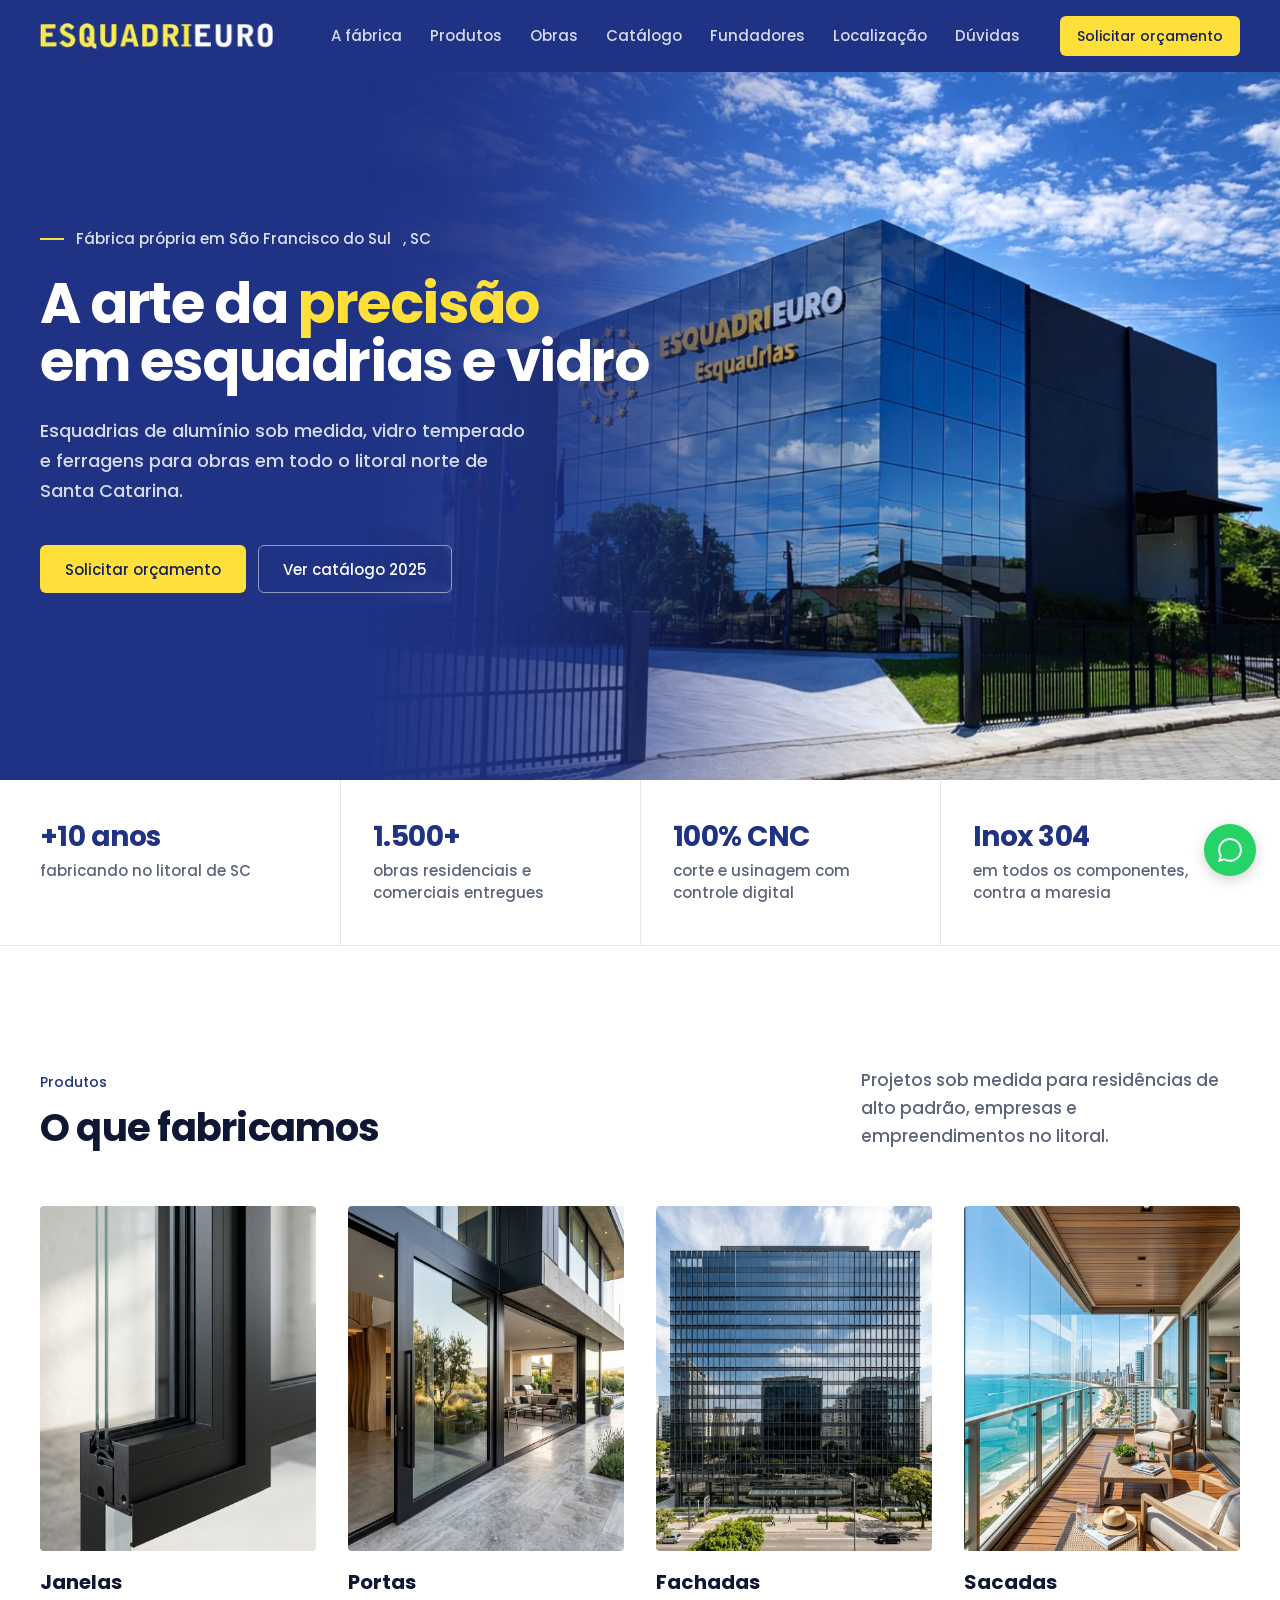
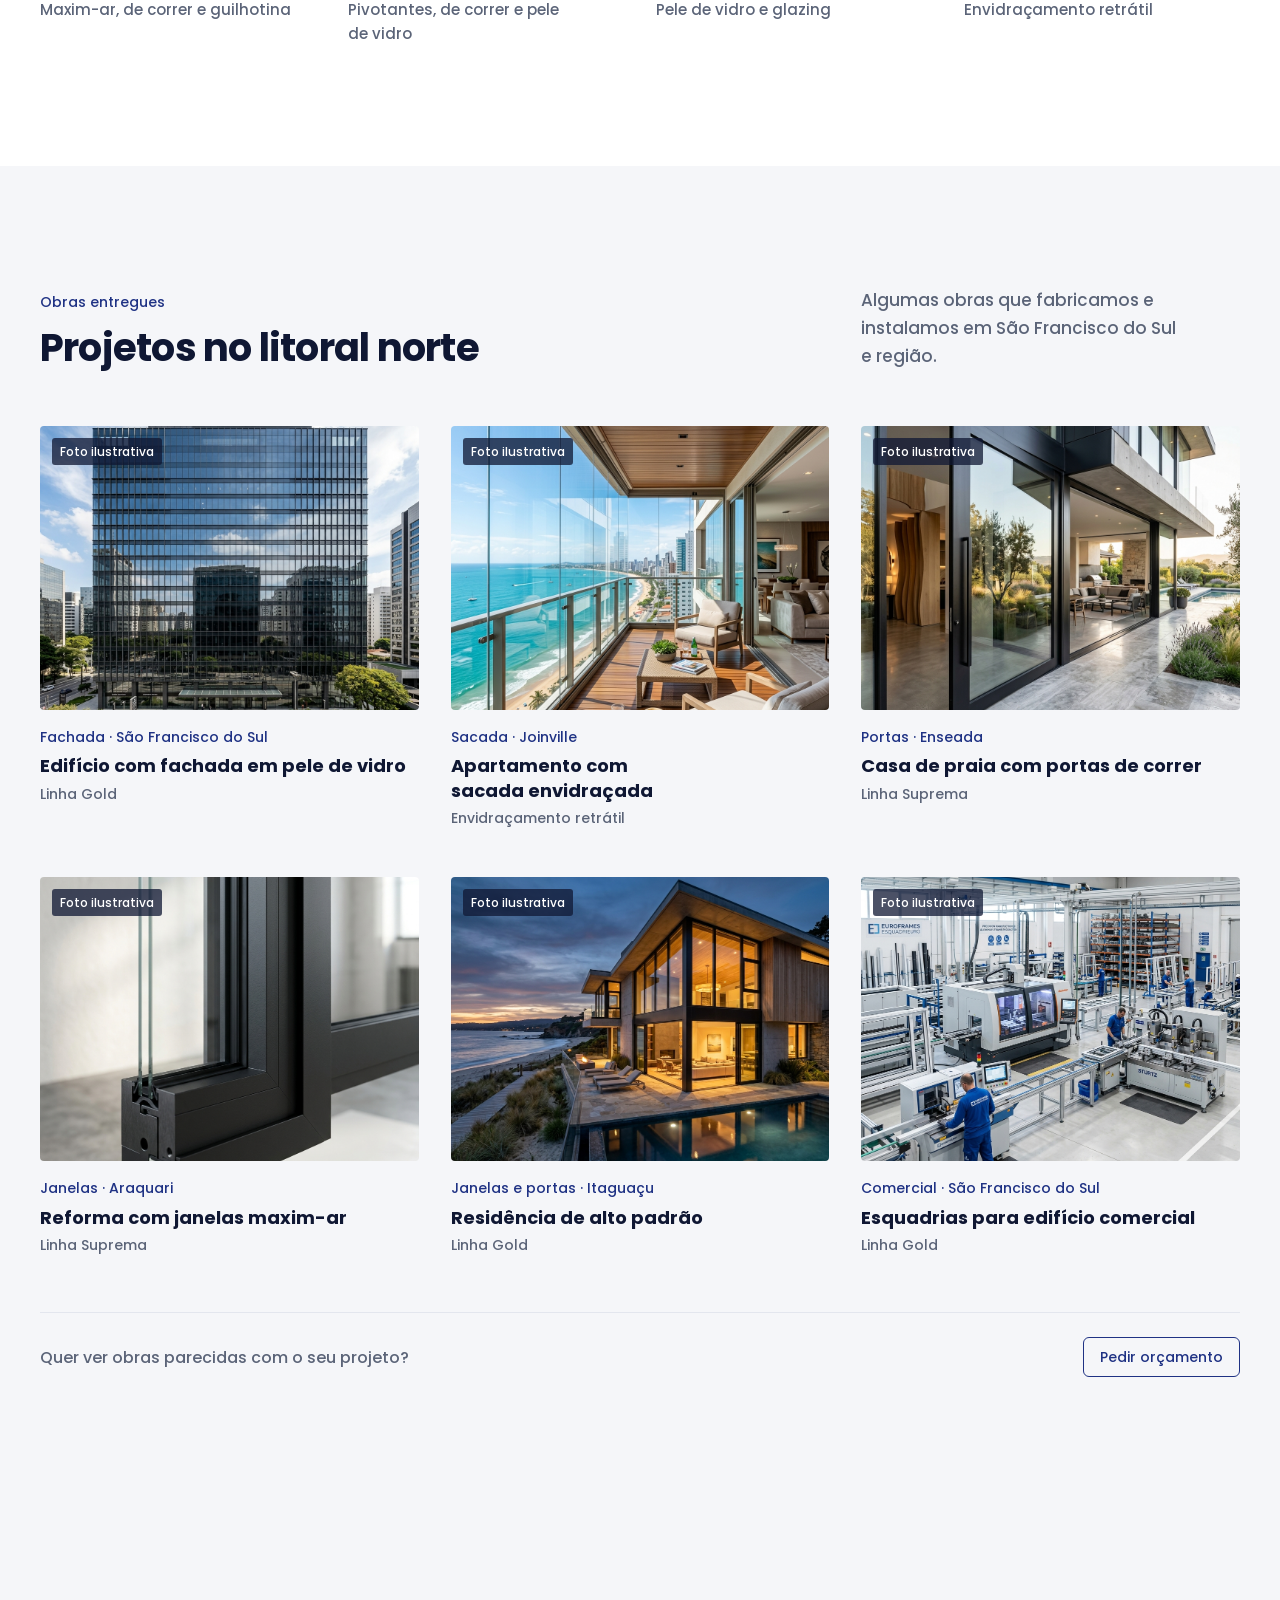
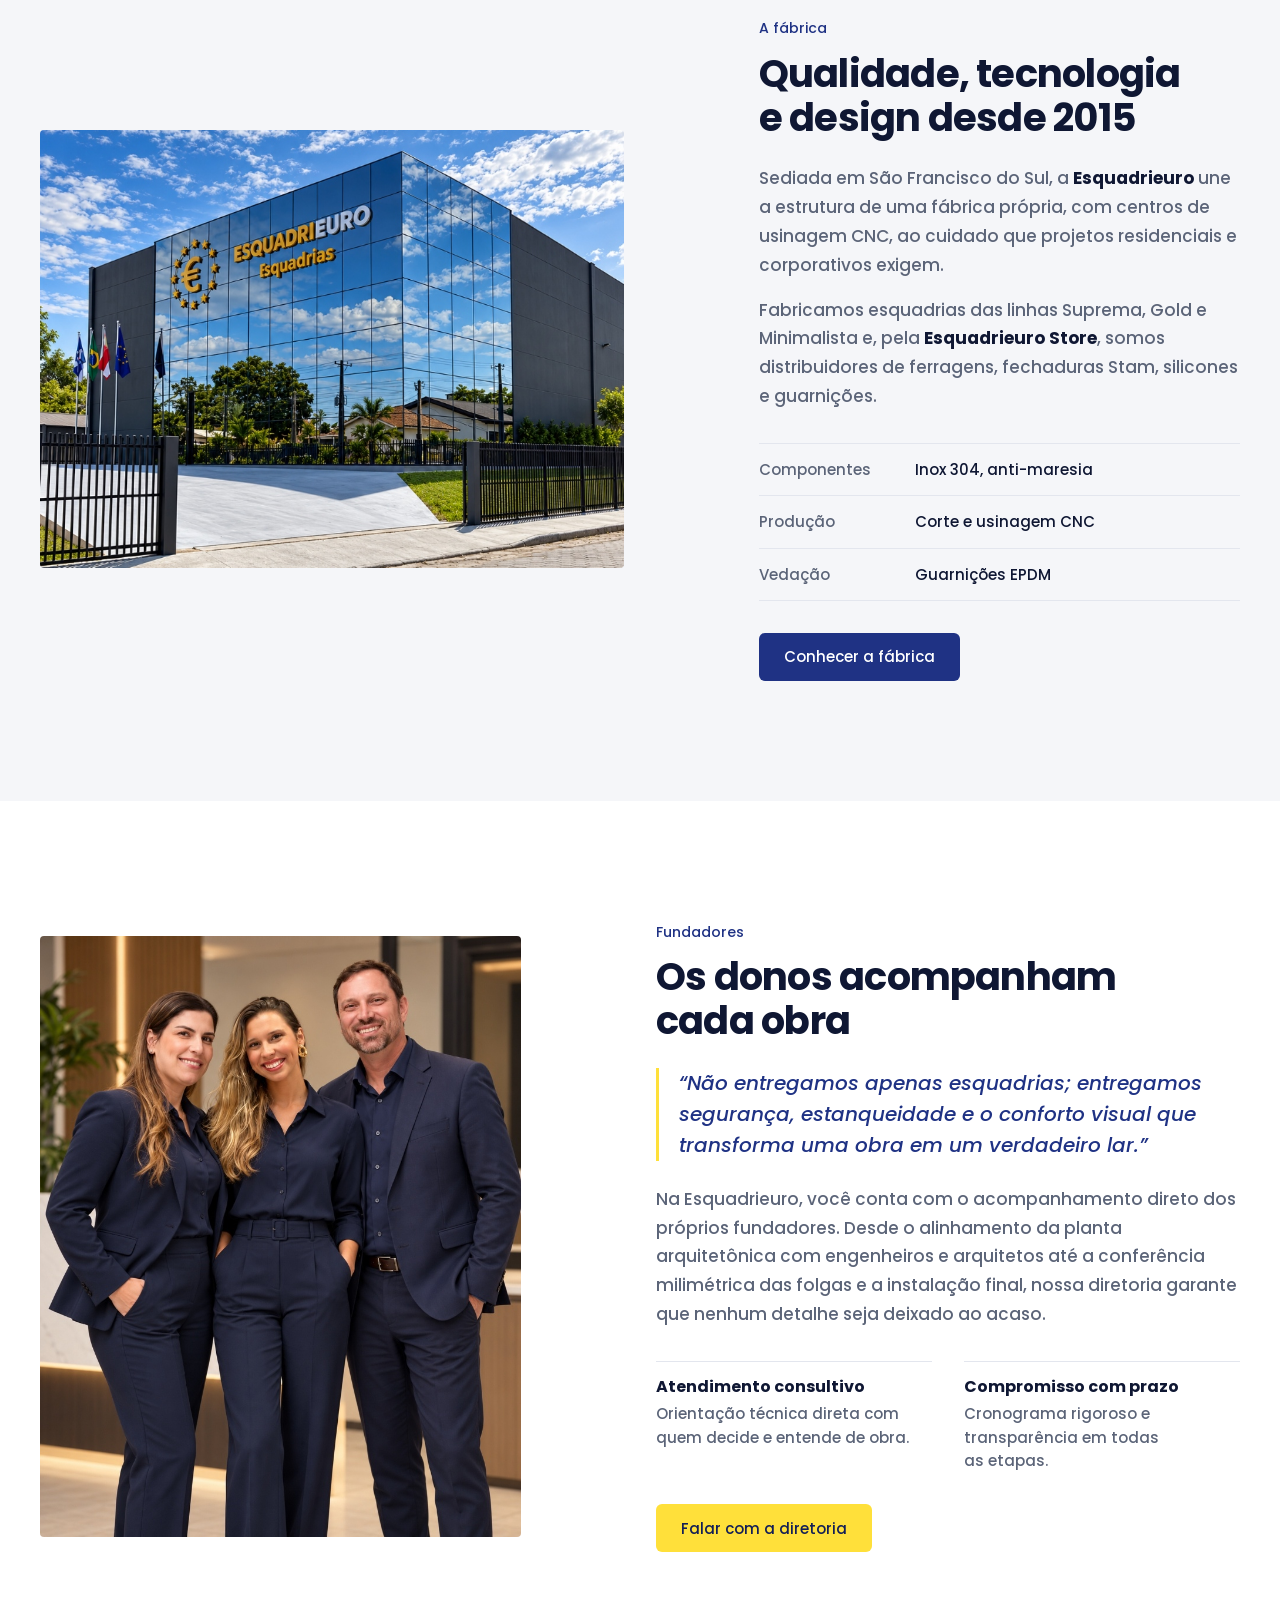
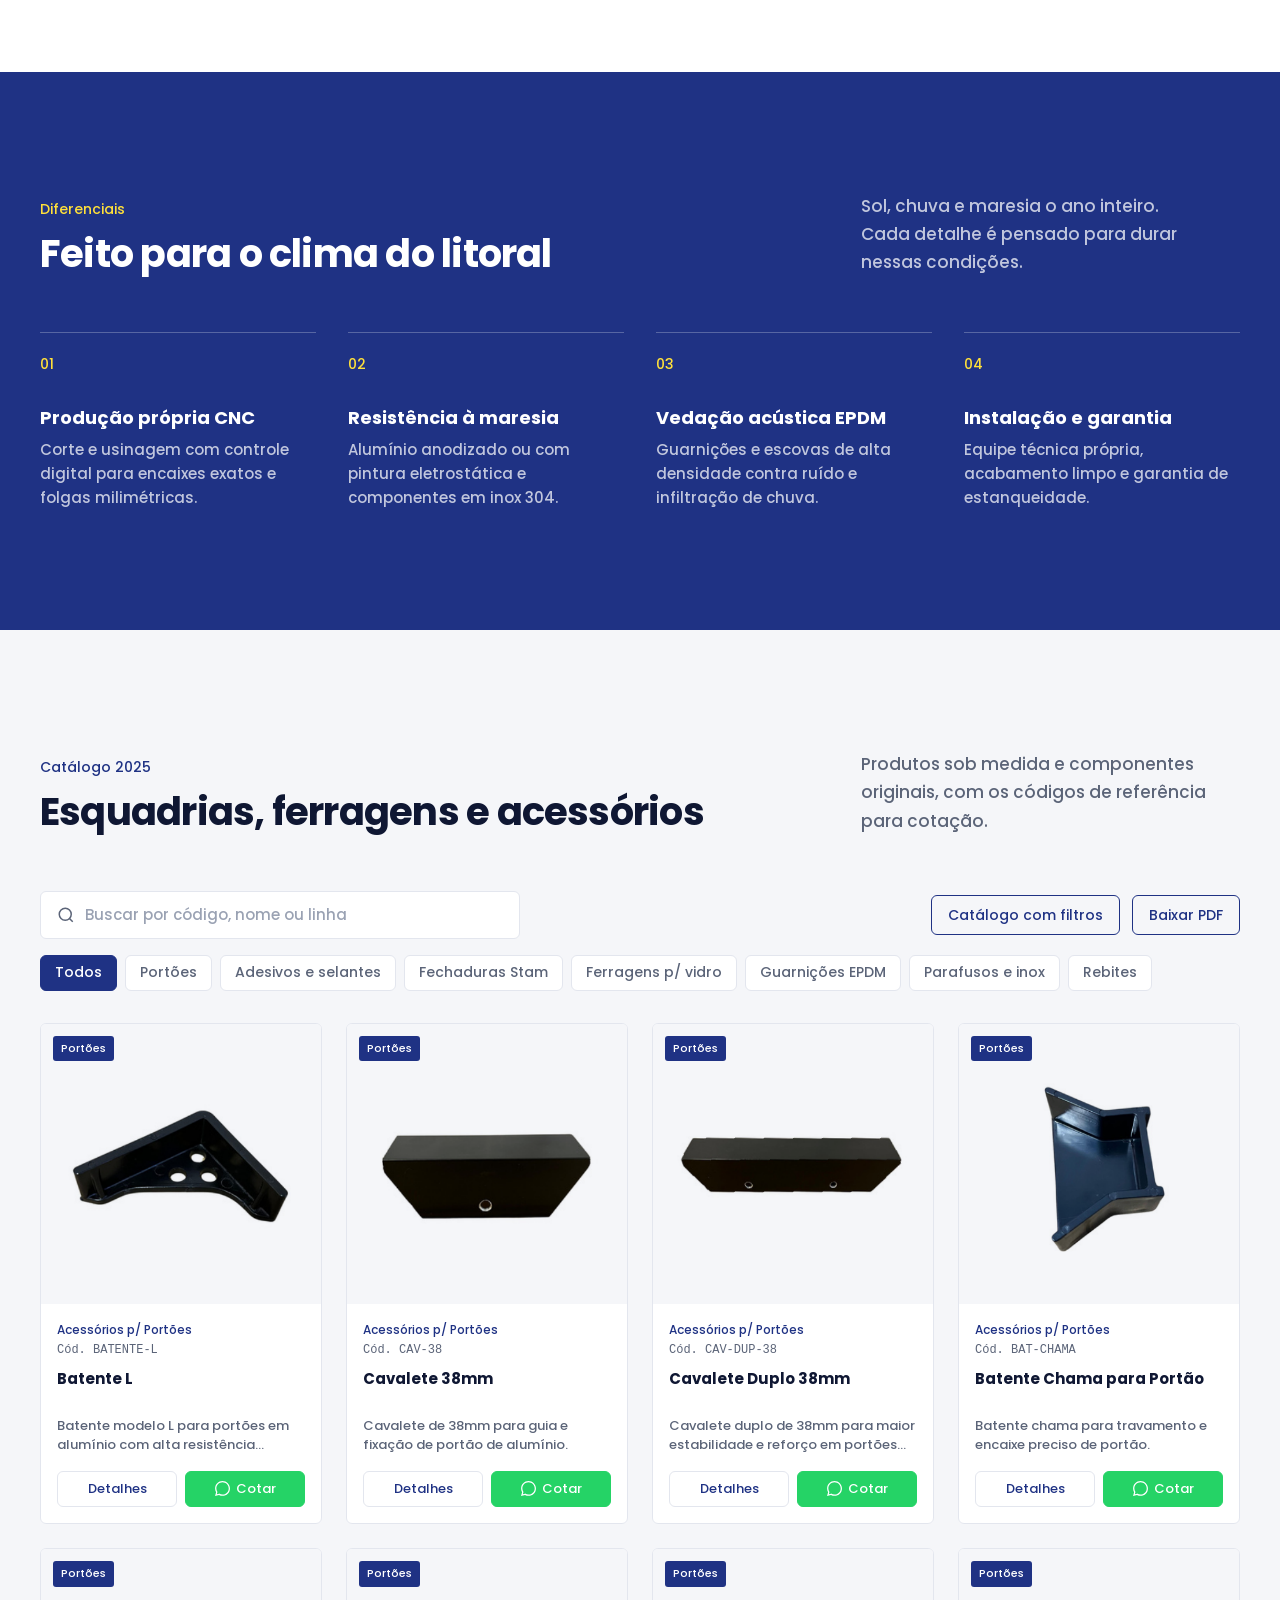
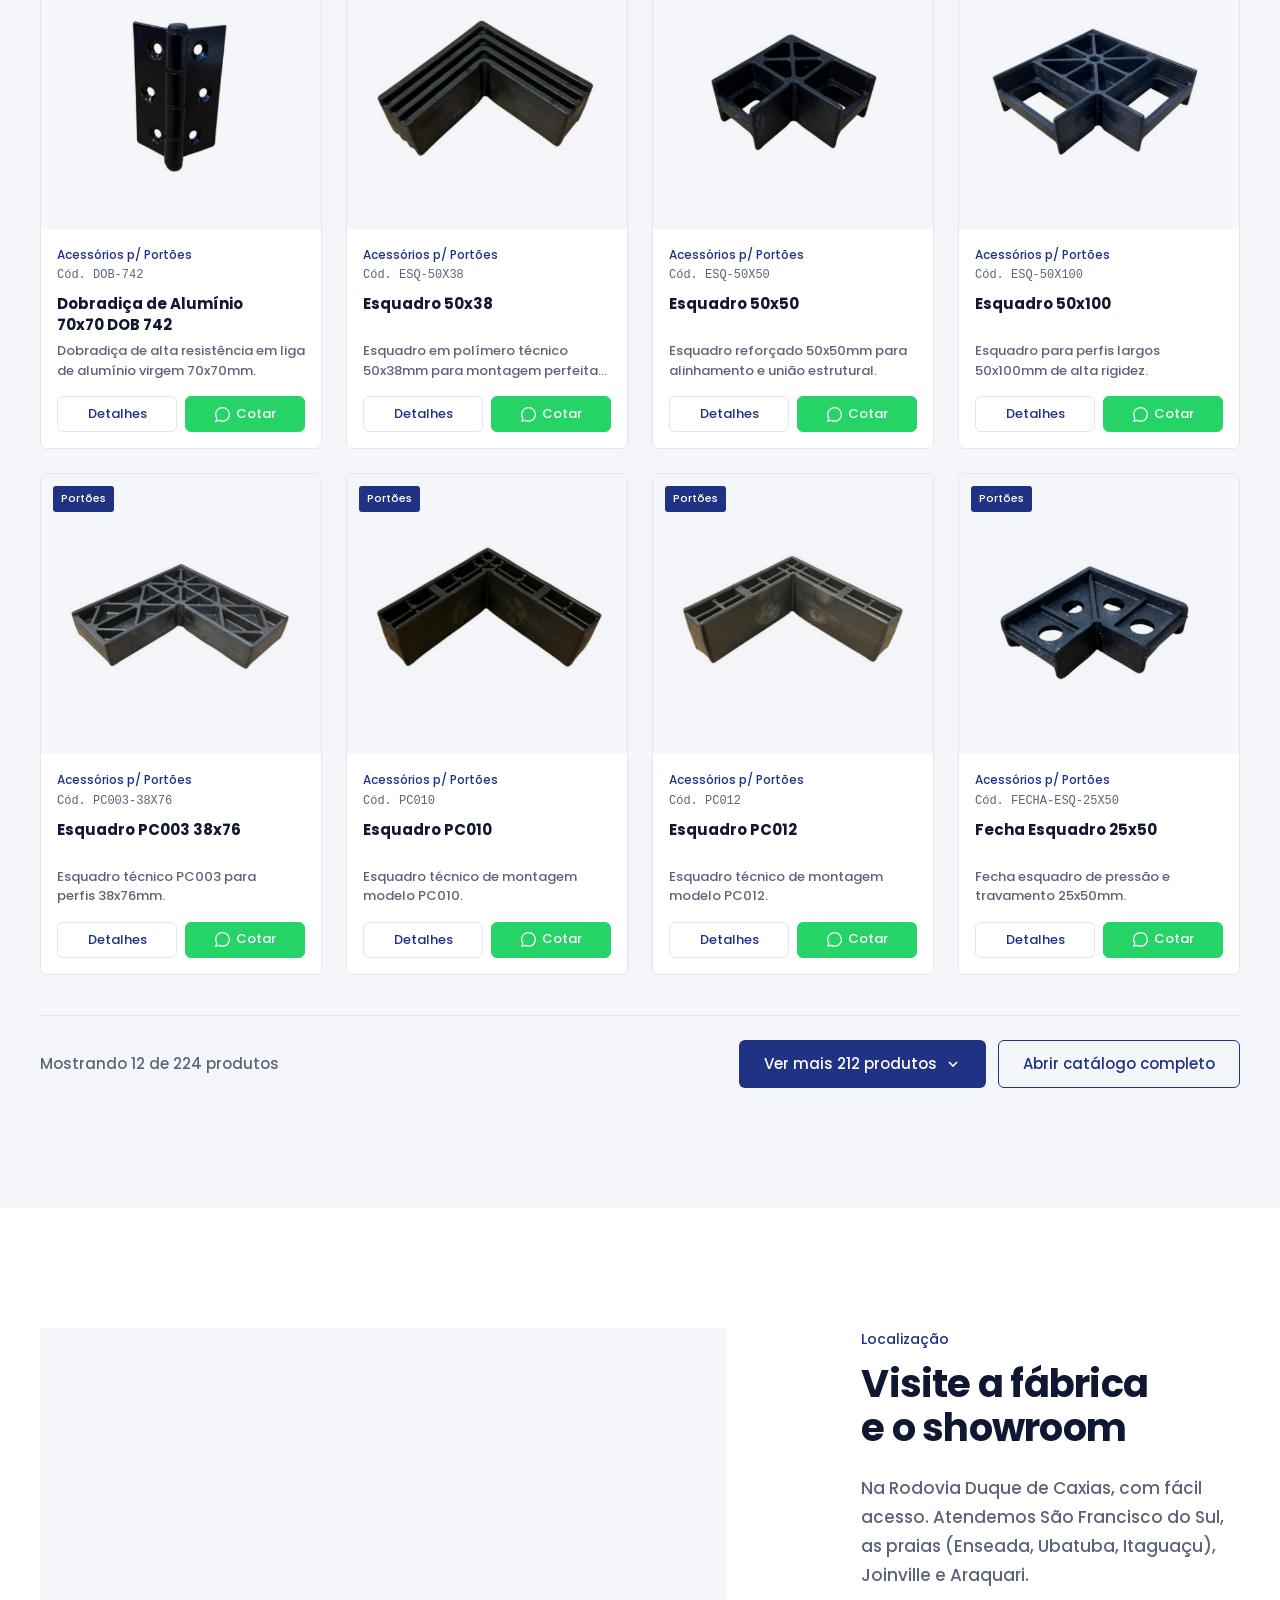
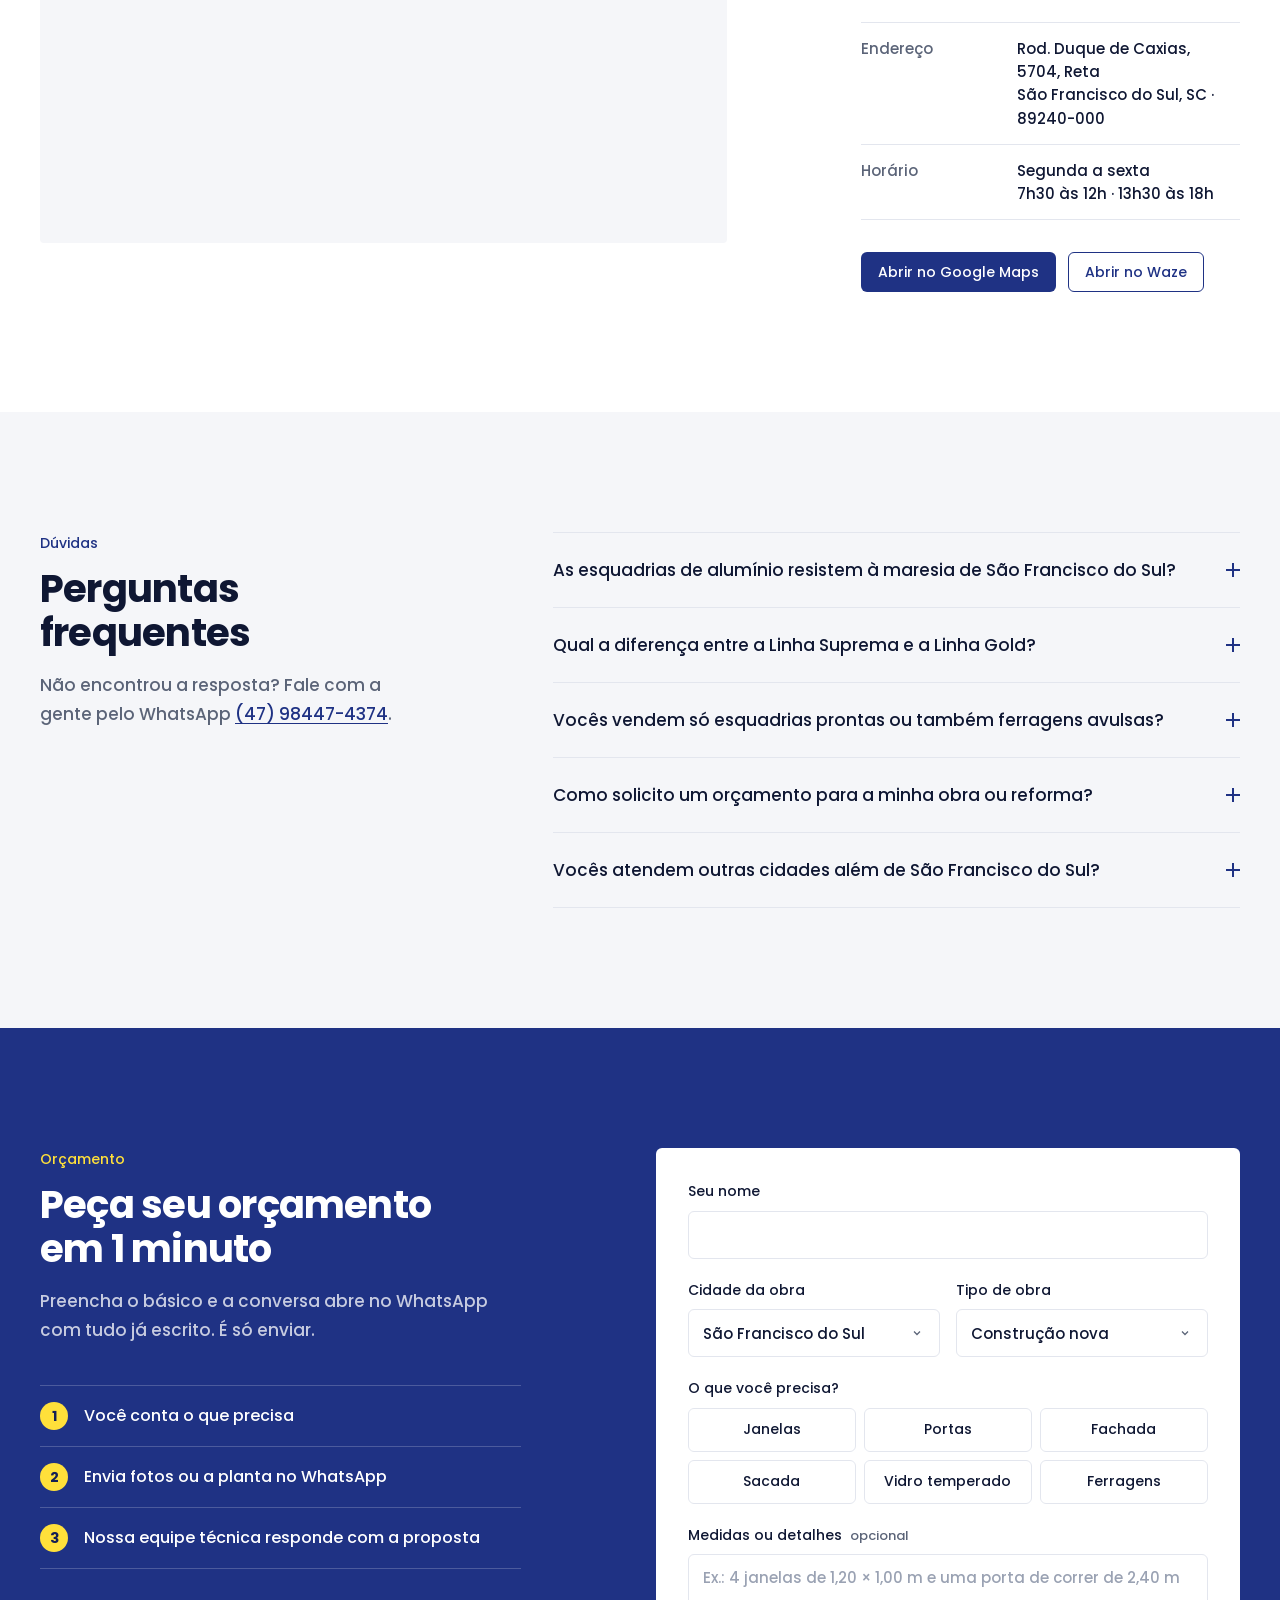
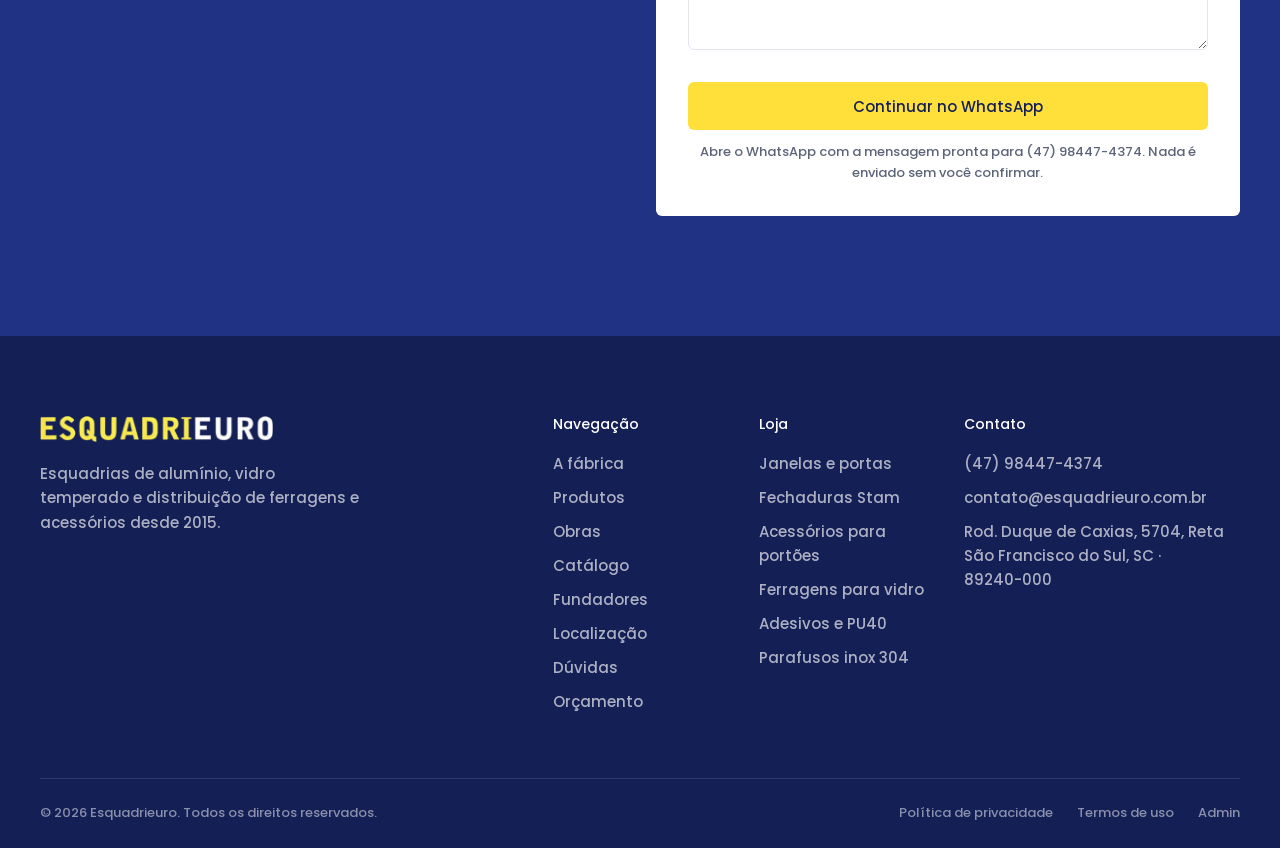
==== commit c7f2e0d8: "fix: refina o texto do topo da home no celular - Título quebra em "A arte da precisão / em esquadria" ====
--- a/index.html
+++ b/index.html
@@ -14,7 +14,7 @@
   <meta property="og:image" content="assets/images/fachada-esquadrieuro.webp">
 
   <!-- Stylesheets -->
-  <link rel="stylesheet" href="styles.css?v=2026_v6">
+  <link rel="stylesheet" href="styles.css?v=2026_v9">
 
   <!-- Favicon / Icons -->
   <link rel="icon" type="image/png" href="assets/images/favicon.png">
@@ -54,12 +54,12 @@
   <section class="hero" id="home">
     <div class="container">
       <div class="hero-content reveal-up">
-        <p class="hero-kicker">Fábrica própria em São Francisco do Sul, SC</p>
-
-        <h1 class="hero-title">A arte da <em>precisão</em><br>em esquadrias e vidro</h1>
+        <p class="hero-kicker">Fábrica própria em São Francisco do Sul<span class="hide-sm">, SC</span></p>
+
+        <h1 class="hero-title">A arte da <em>precisão</em><br>em esquadrias <span class="nowrap">e vidro</span></h1>
 
         <p class="hero-sub">
-          Esquadrias de alumínio sob medida, vidro temperado e ferragens para residências e edifícios em todo o litoral norte de Santa Catarina.
+          Esquadrias de alumínio sob medida, vidro temperado e ferragens para obras em todo o litoral norte de Santa Catarina.
         </p>
 
         <div class="hero-ctas">
--- a/styles.css
+++ b/styles.css
@@ -123,7 +123,9 @@
 .hero::before{content:'';position:absolute;top:var(--nav-h);right:0;bottom:0;width:72%;background:url('assets/images/fachada-esquadrieuro.webp') no-repeat center/cover;-webkit-mask-image:linear-gradient(90deg,transparent 0%,rgba(0,0,0,.04) 8%,rgba(0,0,0,.12) 16%,rgba(0,0,0,.26) 24%,rgba(0,0,0,.45) 32%,rgba(0,0,0,.66) 40%,rgba(0,0,0,.84) 48%,rgba(0,0,0,.95) 56%,#000 64%);mask-image:linear-gradient(90deg,transparent 0%,rgba(0,0,0,.04) 8%,rgba(0,0,0,.12) 16%,rgba(0,0,0,.26) 24%,rgba(0,0,0,.45) 32%,rgba(0,0,0,.66) 40%,rgba(0,0,0,.84) 48%,rgba(0,0,0,.95) 56%,#000 64%);pointer-events:none}
 .hero .container{position:relative;z-index:1}
 .hero-content{max-width:680px}
-.hero-kicker{font-size:.9375rem;color:rgba(255,255,255,.75);margin-bottom:24px}
+.hero-kicker{display:flex;align-items:center;gap:12px;font-size:.9375rem;color:rgba(255,255,255,.85);margin-bottom:24px}
+.hero-kicker::before{content:'';width:24px;height:2px;background:var(--gold);flex-shrink:0}
+.nowrap{white-space:nowrap}
 .hero-title{font-size:clamp(2.25rem,4.4vw,3.5rem);line-height:1.05;letter-spacing:-.025em;color:#fff;margin-bottom:24px}
 .hero-title em{font-style:normal;color:var(--gold)}
 .hero-sub{font-size:1.125rem;line-height:1.65;color:rgba(255,255,255,.82);max-width:520px;margin-bottom:40px}
@@ -433,7 +435,7 @@
   .footer-grid > div:nth-child(3){grid-column:5 / 9}
   .footer-grid > div:nth-child(4){grid-column:9 / 13}
   /* Celular e tablet: foto inteira em cima, texto embaixo sobre o azul */
-  .hero{--hero-photo:clamp(280px,72vw,520px);display:block;min-height:auto;padding:calc(var(--nav-h) + var(--hero-photo) - 24px) 0 72px}
+  .hero{--hero-photo:clamp(280px,72vw,520px);display:block;min-height:auto;padding:calc(var(--nav-h) + var(--hero-photo) + 8px) 0 72px}
   .hero::before{width:100%;bottom:auto;height:var(--hero-photo);background-position:center 40%;-webkit-mask-image:linear-gradient(180deg,#000 0%,#000 62%,transparent 100%);mask-image:linear-gradient(180deg,#000 0%,#000 62%,transparent 100%)}
 }
 
@@ -442,10 +444,10 @@
   .header-actions .btn{display:none}
   .logo-img--header{height:22px}
   .hero{padding-bottom:56px}
-  .hero-title{font-size:2rem}
-  .hero-title br{display:none}
-  .hero-kicker{margin-bottom:16px}
-  .hero-sub{font-size:1rem;margin-bottom:32px}
+  .hero-title{font-size:1.875rem;line-height:1.12;margin-bottom:16px}
+  .hero-kicker{font-size:.875rem;margin-bottom:16px}
+  .hide-sm{display:none}
+  .hero-sub{font-size:1rem;line-height:1.6;color:rgba(255,255,255,.78);margin-bottom:32px}
   .hero-ctas .btn{flex:1 1 100%}
   .fact dt{font-size:1.375rem}
   .fact{padding:24px 0 24px 16px}
